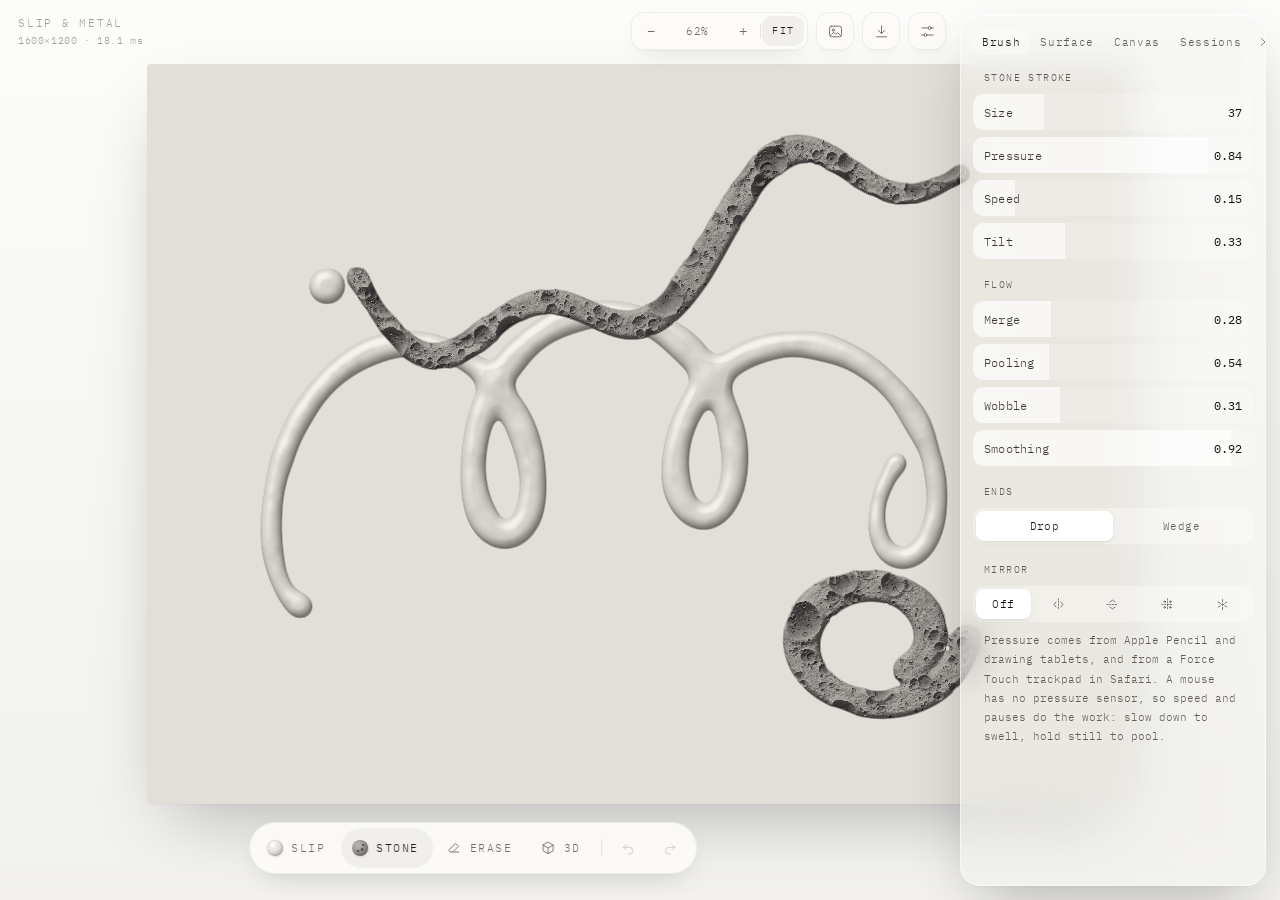
==== index.html @ 9c89bfa5 "3D: canvas toggle, solid texture from every side, faster frames With the canvas off each stroke gets" ====
<!doctype html>
<html lang="en">
<head>
<meta charset="utf-8">
<meta name="viewport" content="width=device-width,initial-scale=1,maximum-scale=1,user-scalable=no,viewport-fit=cover">
<meta name="apple-mobile-web-app-capable" content="yes">
<meta name="mobile-web-app-capable" content="yes">
<meta name="claude:viewport-fit-sides" content="cover">
<title>Slip &amp; Metal</title>
<link rel="preconnect" href="https://fonts.googleapis.com">
<link rel="preconnect" href="https://fonts.gstatic.com" crossorigin>
<link href="https://fonts.googleapis.com/css2?family=IBM+Plex+Mono:wght@300;400&display=swap" rel="stylesheet">
<style>
/* Layout: one artboard centred in a stage, quiet frosted chrome floating around it (creative-tool-ui kit). */
:root{
  --page-a:#fcfcfb; --page-b:#f2f1ee;
  --ink:#1c1b19; --ink-2:#6b6862; --ink-3:#a3a09a;
  --panel:rgba(252,251,249,0.93);
  --line:rgba(0,0,0,0.055); --line-2:rgba(0,0,0,0.10);
  --fillbg:#f1efeb; --fillfg:#e2dfd8; --card:#ffffff;
  --white:#ffffff;
  --danger:#c0787c;
  --toast:rgba(28,27,25,.92);
  --ease:cubic-bezier(0.16,1,0.3,1);
  --r:20px; --rail:306px;
  --safe-b:env(safe-area-inset-bottom,0px);
  --safe-t:env(safe-area-inset-top,0px);
  --safe-l:env(safe-area-inset-left,0px);
  --safe-r:env(safe-area-inset-right,0px);
  --mono:"IBM Plex Mono",ui-monospace,SFMono-Regular,Menlo,monospace;
  color-scheme:light;
}
*{box-sizing:border-box;-webkit-tap-highlight-color:transparent}
[hidden]{display:none!important}
html,body{height:100%;margin:0;overflow:hidden;overscroll-behavior:none}
body{
  background:linear-gradient(180deg,var(--page-a),var(--page-b));color:var(--ink);
  font-family:var(--mono);font-weight:300;font-size:12px;-webkit-font-smoothing:antialiased;
  -webkit-user-select:none;user-select:none;-webkit-touch-callout:none;
}
button{font-family:inherit;touch-action:manipulation}

/* ── stage + artboard ─────────────────────────────── */
.stage{
  position:fixed;top:calc(64px + var(--safe-t));left:calc(24px + var(--safe-l));right:calc(24px + var(--safe-r));bottom:calc(96px + var(--safe-b));
  display:grid;place-items:center;transition:right .55s var(--ease),bottom .55s var(--ease);touch-action:none;
}
.board{
  position:relative;border-radius:4px;transform-origin:50% 50%;will-change:transform;touch-action:none;
  box-shadow:0 1px 2px rgba(0,0,0,.04),0 30px 70px -24px rgba(0,0,0,.28);
  background-color:var(--white);
}
.board.clear{
  background-image:linear-gradient(45deg,var(--fillbg) 25%,transparent 25%,transparent 75%,var(--fillbg) 75%),
                   linear-gradient(45deg,var(--fillbg) 25%,transparent 25%,transparent 75%,var(--fillbg) 75%);
  background-size:16px 16px;background-position:0 0,8px 8px;
}
.board.easing{transition:transform .45s var(--ease)}
.board canvas{display:block;width:100%;height:100%;border-radius:inherit;touch-action:none}
/* 3D: the board becomes a window-sized view onto the relief (the camera keeps it where the 2D board was) */
.board.three{
  position:fixed;inset:0;width:auto!important;height:auto!important;transform:none!important;
  border-radius:0;box-shadow:none;background:none!important;cursor:grab;
}
.board.three.grabbing{cursor:grabbing}
.board.three canvas{filter:drop-shadow(0 22px 30px rgba(0,0,0,.13))}
.board.three .guides,.board.three .empty{display:none}
.board.nocursor{cursor:none}
.board.grab{cursor:grab}
.guides{position:absolute;inset:0;width:100%;height:100%;pointer-events:none;overflow:visible}
.guides line{stroke:rgba(0,0,0,.16);stroke-width:1;vector-effect:non-scaling-stroke;stroke-dasharray:2 6}
.empty{
  position:absolute;left:0;right:0;bottom:22px;text-align:center;color:var(--ink-3);pointer-events:none;
  font-size:11px;letter-spacing:.06em;transition:opacity .6s var(--ease);
}
.empty.off{opacity:0}
.ring{
  position:fixed;left:0;top:0;border-radius:50%;pointer-events:none;z-index:4;opacity:0;
  border:1px solid rgba(0,0,0,.5);box-shadow:0 0 0 1px rgba(255,255,255,.55),inset 0 0 0 1px rgba(255,255,255,.35);
  transition:opacity .2s var(--ease);
}
.ring.on{opacity:1}
.ring.erase{border-style:dashed}

/* ── chrome ─────────────────────────────────────── */
.chrome{position:fixed;inset:0;pointer-events:none;z-index:5}
.chrome > *{pointer-events:auto}
.brand{
  position:absolute;top:calc(16px + var(--safe-t));left:calc(18px + var(--safe-l));
  font-size:11px;letter-spacing:.16em;text-transform:uppercase;color:var(--ink-3);
}
.stat{
  position:absolute;top:calc(34px + var(--safe-t));left:calc(18px + var(--safe-l));
  font-size:10px;letter-spacing:.06em;color:var(--ink-3);font-variant-numeric:tabular-nums;white-space:nowrap;
}
.iconbtn{
  appearance:none;border:1px solid var(--line);background:var(--panel);
  backdrop-filter:blur(20px);-webkit-backdrop-filter:blur(20px);
  color:var(--ink-2);width:38px;height:38px;border-radius:13px;
  display:grid;place-items:center;cursor:pointer;padding:0;
  box-shadow:0 1px 2px rgba(0,0,0,.03),0 6px 18px -8px rgba(0,0,0,.10);
  transition:transform .35s var(--ease),color .3s var(--ease),box-shadow .35s var(--ease);
}
.iconbtn:hover{color:var(--ink);box-shadow:0 2px 4px rgba(0,0,0,.04),0 12px 26px -10px rgba(0,0,0,.16)}
.iconbtn:active{transform:scale(.94)}
svg.i{width:17px;height:17px;stroke:currentColor;stroke-width:1.3;fill:none;stroke-linecap:round;stroke-linejoin:round}
.topright{position:absolute;top:calc(12px + var(--safe-t));right:calc(14px + var(--safe-r));display:flex;gap:8px;transition:right .55s var(--ease)}
@media (min-width:780px){ body:has(.panel:not([hidden-state])) .topright{right:calc(var(--rail) + 28px + var(--safe-r))} }

.zoombar{
  position:relative;height:38px;border-radius:13px;padding:0 3px;display:flex;align-items:center;gap:1px;
  border:1px solid var(--line);background:var(--panel);
  backdrop-filter:blur(20px);-webkit-backdrop-filter:blur(20px);color:var(--ink-2);
  box-shadow:0 1px 2px rgba(0,0,0,.03),0 8px 24px -12px rgba(0,0,0,.18);
}
.zoombar button{
  appearance:none;border:0;background:transparent;cursor:pointer;color:inherit;height:30px;border-radius:10px;
  font:300 11px/1 var(--mono);letter-spacing:.06em;font-variant-numeric:tabular-nums;
  transition:color .3s var(--ease),background .3s var(--ease);
}
.zoombar button:hover{color:var(--ink);background:var(--fillbg)}
.zoombar .zstep{width:32px;font-size:14px}
.zoombar .zpct{min-width:58px;padding:0 8px}
.zoombar .zfit{padding:0 10px;letter-spacing:.12em;text-transform:uppercase;font-size:10px}
.zoombar .zfit[aria-pressed="true"]{color:var(--ink);background:var(--fillbg)}
.zsep{width:1px;height:14px;background:var(--line-2)}
.zmenu{
  position:absolute;right:0;top:calc(100% + 8px);min-width:120px;padding:5px;border-radius:14px;
  border:1px solid var(--line);background:var(--panel);
  backdrop-filter:blur(20px);-webkit-backdrop-filter:blur(20px);
  box-shadow:0 1px 2px rgba(0,0,0,.03),0 16px 40px -16px rgba(0,0,0,.24);
  display:none;flex-direction:column;gap:1px;z-index:2;
}
.zmenu.on{display:flex}
.zmenu button{text-align:left;padding:0 10px;width:100%}
.zmenu button[aria-current="true"]{color:var(--ink);background:var(--fillbg)}
@media (max-width:779px){ .zoombar{position:absolute;right:0;top:calc(100% + 8px)} .stage{top:calc(110px + var(--safe-t))} }

/* ── tool pill ─────────────────────────────────── */
.pill{
  position:absolute;left:50%;bottom:calc(26px + var(--safe-b));transform:translateX(-50%);
  height:52px;border-radius:26px;padding:0 6px;
  border:1px solid var(--line);background:var(--panel);
  backdrop-filter:blur(20px);-webkit-backdrop-filter:blur(20px);
  display:flex;align-items:center;gap:2px;color:var(--ink-2);white-space:nowrap;
  box-shadow:0 1px 2px rgba(0,0,0,.03),0 10px 30px -12px rgba(0,0,0,.20);
  transition:left .55s var(--ease),transform .4s var(--ease),opacity .4s var(--ease),box-shadow .4s var(--ease);
}
.pill:hover{box-shadow:0 2px 6px rgba(0,0,0,.04),0 18px 40px -14px rgba(0,0,0,.26)}
@media (min-width:780px){ body:has(.panel:not([hidden-state])) .pill{left:calc((100% - var(--rail) - 28px) / 2)} }
.tools{position:relative;display:flex;gap:2px}
.tools .thumb{
  position:absolute;left:0;top:0;height:40px;width:0;border-radius:20px;background:var(--fillbg);
  transition:transform .45s var(--ease),width .45s var(--ease);
}
.tools button,.pi{
  appearance:none;border:0;background:transparent;cursor:pointer;color:inherit;position:relative;
  height:40px;border-radius:20px;display:flex;align-items:center;gap:8px;
  font:300 11px/1 var(--mono);letter-spacing:.14em;text-transform:uppercase;
  transition:color .3s var(--ease),background .3s var(--ease),transform .3s var(--ease),opacity .3s var(--ease);
}
.tools button{padding:0 14px 0 11px}
.tools button:hover,.tools button[aria-pressed="true"]{color:var(--ink)}
.tools button:active,.pi:active{transform:scale(.96)}
.pi{width:40px;justify-content:center;padding:0}
.pi:hover{color:var(--ink);background:var(--fillbg)}
.pi:disabled{opacity:.35;pointer-events:none}
.pi svg.i{width:16px;height:16px}
.psep{width:1px;height:18px;background:var(--line-2);margin:0 4px}
.ball{width:16px;height:16px;border-radius:50%;flex:none;box-shadow:inset 0 0 0 1px rgba(0,0,0,.08),0 1px 2px rgba(0,0,0,.12)}
.tools svg.i{width:16px;height:16px}

/* ── panel ─────────────────────────────────────── */
.panel{
  position:absolute;background:var(--panel);
  backdrop-filter:blur(16px) saturate(1.5) contrast(.78) brightness(1.1);-webkit-backdrop-filter:blur(16px) saturate(1.5) contrast(.78) brightness(1.1);
  border:1px solid var(--line);border-radius:var(--r);
  box-shadow:0 1px 2px rgba(0,0,0,.03),0 24px 60px -20px rgba(0,0,0,.22);
  display:flex;flex-direction:column;overflow:hidden;
  transition:transform .55s var(--ease),opacity .35s var(--ease);
}
@media (min-width:780px){
  .panel{top:calc(14px + var(--safe-t));right:calc(14px + var(--safe-r));bottom:calc(14px + var(--safe-b));width:var(--rail)}
  .panel[hidden-state]{transform:translateX(calc(100% + 20px));opacity:0;pointer-events:none}
}
@media (max-width:779px){
  .panel{left:10px;right:10px;bottom:calc(10px + var(--safe-b));height:min(58vh,430px);border-radius:22px}
  .panel[hidden-state]{transform:translateY(calc(100% + 24px));opacity:0;pointer-events:none}
  body:has(.panel:not([hidden-state])) .pill{opacity:0;pointer-events:none;transform:translateX(-50%) translateY(12px)}
  .tools button{padding:0 10px 0 9px;letter-spacing:.08em}
}
/* phones: four tools plus undo/redo only fit as icons (balls for the brushes) */
@media (max-width:440px){ .tools button{font-size:0;gap:0;padding:0 12px} }
/* The panel floats over the artboard as see-through frosted glass (the canvas no longer shifts when it opens).
   Legibility comes from the backdrop filter, not an opaque fill: it softens the contrast of whatever is behind
   and lifts it a touch, so dark strokes turn into a mid-tone haze. Tracks and cards are light frost chips,
   the inks step darker, and a faint light halo keeps small labels clean over busy artwork. */
.panel{
  --panel:rgba(248,247,244,.38); --fillbg:rgba(255,255,255,.34); --fillfg:rgba(40,36,30,.14); --card:rgba(255,255,255,.3);
  --ink:#141310; --ink-2:#3b3833; --ink-3:#5f5c56; --line:rgba(255,255,255,.4); --line-2:rgba(0,0,0,.12);
  border-color:rgba(255,255,255,.5);
  box-shadow:inset 0 1px 0 rgba(255,255,255,.55),0 1px 2px rgba(0,0,0,.04),0 24px 60px -20px rgba(0,0,0,.3);
  text-shadow:0 0 6px rgba(250,249,247,.65);
}
.panel input[type=text]{text-shadow:none}
/* sliders on glass: a faint frost track, the filled part the brighter chip, so the value reads at a glance */
.panel .ctrl{background:rgba(255,255,255,.14)}
.panel .ctrl::before{background:rgba(255,255,255,.62)}
/* dark glass: when what's behind the panel is dark (Ink / Slate boards, dark photos), light text on smoky glass */
.panel.dark{
  --panel:rgba(26,25,23,.4); --fillbg:rgba(255,255,255,.12); --fillfg:rgba(255,255,255,.2); --card:rgba(255,255,255,.07);
  --ink:#f6f4f0; --ink-2:#dcd9d2; --ink-3:#aeaaa3; --line:rgba(255,255,255,.1); --line-2:rgba(255,255,255,.22); --white:rgba(255,255,255,.2);
  border-color:rgba(255,255,255,.14);
  box-shadow:inset 0 1px 0 rgba(255,255,255,.12),0 1px 2px rgba(0,0,0,.1),0 24px 60px -20px rgba(0,0,0,.45);
  text-shadow:0 0 6px rgba(0,0,0,.45);
  backdrop-filter:blur(16px) saturate(1.4) contrast(.8) brightness(.92);-webkit-backdrop-filter:blur(16px) saturate(1.4) contrast(.8) brightness(.92);
}
.panel.dark .ctrl{background:rgba(255,255,255,.06)}
.panel.dark .ctrl::before{background:rgba(255,255,255,.22)}
.panel.dark .btn.primary:hover{background:rgba(255,255,255,.28)}
.panel.dark .sdel{background:rgba(0,0,0,.45)}
.phead{display:flex;align-items:center;gap:2px;padding:12px 12px 0}
.tabs{display:flex;gap:2px;flex:1}
.tab{
  appearance:none;border:0;background:transparent;cursor:pointer;
  font:300 11px/1 var(--mono);letter-spacing:.06em;
  color:var(--ink-3);padding:7px 9px;border-radius:9px;
  transition:color .3s var(--ease),background .3s var(--ease);
}
.tab:hover{color:var(--ink-2)}
.tab[aria-selected="true"]{color:var(--ink);background:var(--fillbg)}
.xbtn{appearance:none;border:0;background:transparent;color:var(--ink-3);width:30px;height:30px;border-radius:9px;display:grid;place-items:center;cursor:pointer;transition:color .3s var(--ease),background .3s var(--ease)}
.xbtn:hover{color:var(--ink);background:var(--fillbg)}
.xbtn svg.i{width:14px;height:14px}
.pbody{flex:1;overflow-y:auto;overflow-x:hidden;padding:12px;-webkit-overflow-scrolling:touch;overscroll-behavior:contain}
.pane{display:none;flex-direction:column;gap:7px}
.pane.on{display:flex}

/* fill-bar slider: the whole row is the slider */
.ctrl{
  position:relative;height:36px;border-radius:11px;background:var(--fillbg);
  overflow:hidden;display:flex;align-items:center;padding:0 11px;cursor:ew-resize;
  user-select:none;-webkit-user-select:none;flex:none;touch-action:pan-y;
}
.ctrl::before{
  content:"";position:absolute;left:0;top:0;bottom:0;width:var(--fill,0%);
  background:var(--fillfg);transition:width .06s linear;
}
.ctrl > span{position:relative;color:var(--ink-2);letter-spacing:.02em;transition:color .3s var(--ease)}
.ctrl > b{position:relative;margin-left:auto;font-weight:400;color:var(--ink);font-variant-numeric:tabular-nums}
.ctrl:hover > span,.ctrl.on > span{color:var(--ink)}
.ctrl input[type=range]{position:absolute;inset:0;width:100%;height:100%;margin:0;opacity:0;pointer-events:none}
.ctrl:focus-within{box-shadow:inset 0 0 0 1px var(--ink-3)}

.row{display:flex;align-items:center;gap:10px;min-height:32px;padding:0 11px;color:var(--ink-2);flex:none}
.row .lab{width:78px;letter-spacing:.02em}
.row input[type=text]{
  border:0;border-bottom:1px solid var(--line-2);background:transparent;border-radius:0;
  font:400 12px/1 var(--mono);color:var(--ink-3);padding:3px 2px;outline:none;
  transition:border-color .3s var(--ease),color .3s var(--ease);-webkit-user-select:text;user-select:text;
}
.row input[type=text]:focus{border-color:var(--ink-3);color:var(--ink)}
.row.tog{cursor:pointer;gap:0}
.row.tog label{cursor:pointer;letter-spacing:.02em}
.row input[type=checkbox]{
  appearance:none;-webkit-appearance:none;width:15px;height:15px;border:1px solid var(--line-2);border-radius:5px;
  background:var(--white);cursor:pointer;position:relative;margin:0 9px 0 0;flex:none;
  transition:background .25s var(--ease),border-color .25s var(--ease);
}
.row input[type=checkbox]:checked{background:var(--ink-2);border-color:var(--ink-2)}
.row input[type=checkbox]:checked::after{
  content:"";position:absolute;left:4px;top:1px;width:4px;height:8px;
  border:solid var(--white);border-width:0 1.4px 1.4px 0;transform:rotate(42deg);
}
.swatch{position:relative;width:19px;height:19px;border-radius:6px;border:1px solid var(--line-2);overflow:hidden;cursor:pointer;flex:none}
.swatch input{position:absolute;inset:-10px;width:40px;height:40px;opacity:0;cursor:pointer;border:0;padding:0}
.hex{width:74px}

.sec{font-size:10px;letter-spacing:.14em;text-transform:uppercase;color:var(--ink-3);padding:12px 11px 3px}
.pane > .sec:first-child{padding-top:2px}
.hint{color:var(--ink-3);padding:2px 11px;line-height:1.75;font-size:11px}
.hint kbd{font:400 10px/1 var(--mono);color:var(--ink-2);padding:2px 4px;border-radius:4px;background:var(--fillbg)}

/* segmented control with a gliding thumb */
.seg{position:relative;display:flex;background:var(--fillbg);border-radius:11px;padding:3px;height:36px;flex:none}
.seg .thumb{
  position:absolute;top:3px;bottom:3px;left:0;width:0;border-radius:8px;background:var(--white);
  box-shadow:0 1px 2px rgba(0,0,0,.06),0 2px 8px -2px rgba(0,0,0,.08);
  transition:transform .45s var(--ease),width .45s var(--ease);
}
.seg button{
  flex:1;position:relative;border:0;background:transparent;cursor:pointer;border-radius:8px;
  font:300 11px/1 var(--mono);letter-spacing:.04em;color:var(--ink-3);padding:0 4px;
  display:flex;align-items:center;justify-content:center;gap:6px;transition:color .3s var(--ease);
}
.seg button:hover{color:var(--ink-2)}
.seg button[aria-pressed="true"]{color:var(--ink)}
.seg svg.i{width:15px;height:15px}

/* material chips */
.mats{display:grid;grid-template-columns:repeat(3,minmax(0,1fr));gap:6px}
.mat{
  appearance:none;height:64px;border:1px solid var(--line);background:var(--card);border-radius:13px;
  display:flex;flex-direction:column;align-items:center;justify-content:center;gap:8px;padding:0 4px;cursor:pointer;color:var(--ink-2);
  font:300 11px/1 var(--mono);letter-spacing:.02em;min-width:0;
  transition:transform .35s var(--ease),color .3s var(--ease),border-color .3s var(--ease),background .3s var(--ease),box-shadow .35s var(--ease);
}
.mat span:last-child{max-width:100%;overflow:hidden;text-overflow:ellipsis;white-space:nowrap}
.mat:hover{color:var(--ink);transform:translateY(-2px);box-shadow:0 8px 18px -10px rgba(0,0,0,.18)}
.mat:active{transform:scale(.97)}
.mat[aria-pressed="true"]{background:var(--fillbg);border-color:transparent;color:var(--ink)}
.mat .ball{width:22px;height:22px;transition:transform .45s var(--ease)}
.mat:hover .ball{transform:scale(1.08)}

/* background swatches */
.bgs{display:flex;gap:8px;padding:2px 11px 4px;flex-wrap:wrap}
.bgs button{
  appearance:none;width:26px;height:26px;border-radius:50%;border:1px solid var(--line-2);cursor:pointer;padding:0;
  transition:transform .3s var(--ease),box-shadow .3s var(--ease);
}
.bgs button:hover{transform:translateY(-1px)}
.bgs button[aria-pressed="true"]{box-shadow:0 0 0 2px var(--white),0 0 0 3px var(--ink-3)}
.bgs .clr{background-image:linear-gradient(45deg,var(--fillfg) 25%,transparent 25%,transparent 75%,var(--fillfg) 75%),linear-gradient(45deg,var(--fillfg) 25%,transparent 25%,transparent 75%,var(--fillfg) 75%);background-size:8px 8px;background-position:0 0,4px 4px;background-color:var(--white)}

/* layers */
.layers{display:flex;flex-direction:column;gap:2px}
.lrow{
  display:flex;align-items:center;gap:10px;padding:0 4px 0 11px;height:38px;border-radius:11px;cursor:pointer;
  color:var(--ink-2);transition:background .3s var(--ease),color .3s var(--ease);
}
.lrow:hover{color:var(--ink)}
.lrow[aria-current="true"]{background:var(--fillbg);color:var(--ink)}
.lrow .nm{flex:1;min-width:0;overflow:hidden;text-overflow:ellipsis;white-space:nowrap}
.lname{flex:1;min-width:0;border:0;border-bottom:1px solid var(--ink-3);background:transparent;border-radius:0;font:300 12px/1 var(--mono);color:var(--ink);padding:3px 0;outline:none;-webkit-user-select:text;user-select:text}
.lrow small{color:var(--ink-3);font-size:10px;white-space:nowrap}
.lrow.hid .ball{opacity:.3}
.lrow.hid .nm{color:var(--ink-3)}
.acts{display:flex;opacity:0;transition:opacity .25s var(--ease)}
.lrow:hover .acts,.lrow[aria-current="true"] .acts{opacity:1}
@media (hover:none){.acts{opacity:1}}
.acts button{appearance:none;width:26px;height:26px;border:0;background:transparent;border-radius:8px;color:var(--ink-3);display:grid;place-items:center;cursor:pointer;padding:0;transition:color .25s var(--ease),background .25s var(--ease)}
.acts button:hover{color:var(--ink);background:rgba(0,0,0,.04)}
.acts svg.i{width:14px;height:14px}

.btn{
  appearance:none;border:1px solid var(--line-2);background:var(--card);border-radius:11px;
  height:34px;padding:0 12px;cursor:pointer;color:var(--ink-2);
  font:300 11px/1 var(--mono);letter-spacing:.06em;
  transition:transform .3s var(--ease),color .3s var(--ease),border-color .3s var(--ease),background .3s var(--ease);
}
.btn:hover{color:var(--ink);border-color:var(--ink-3)}
.btn:active{transform:scale(.98)}
.btn.primary{background:var(--fillfg);border-color:transparent;color:var(--ink)}
.btn.primary:hover{background:#d8d4cc}
.btn.quiet{border-color:rgba(192,120,124,.32);color:var(--danger)}
.btn.quiet:hover{border-color:var(--danger)}

/* sessions */
.sname{flex:1;min-width:0}
.sess{display:grid;grid-template-columns:repeat(2,minmax(0,1fr));gap:8px}
.scard{
  position:relative;border:1px solid var(--line);background:var(--card);border-radius:13px;padding:6px;cursor:pointer;
  color:var(--ink-2);min-width:0;
  transition:transform .35s var(--ease),box-shadow .35s var(--ease),color .3s var(--ease),background .3s var(--ease);
}
.scard:hover{color:var(--ink);transform:translateY(-2px);box-shadow:0 8px 18px -10px rgba(0,0,0,.18)}
.scard:active{transform:scale(.98)}
.scard[aria-current="true"]{background:var(--fillbg);border-color:transparent;color:var(--ink)}
/* the image is pinned inside its 4:3 box: Safari doesn't resolve a % height inside aspect-ratio, so a tall
   drawing's thumbnail would otherwise grow the card down the whole panel */
.sthumb{position:relative;aspect-ratio:4/3;min-height:0;border-radius:9px;background:var(--fillbg);overflow:hidden}
.sthumb img{position:absolute;inset:0;width:100%;height:100%;object-fit:contain;display:block;animation:fadein .45s var(--ease)}
@keyframes fadein{from{opacity:0}}
.smeta{display:flex;flex-direction:column;gap:4px;padding:7px 3px 2px;min-width:0}
.smeta .nm{overflow:hidden;text-overflow:ellipsis;white-space:nowrap;font-size:11px;letter-spacing:.02em}
.smeta small{color:var(--ink-3);font-size:10px}
.sdel{
  position:absolute;top:10px;right:10px;width:24px;height:24px;border:0;border-radius:8px;padding:0;cursor:pointer;
  background:rgba(255,255,255,.88);color:var(--ink-2);display:grid;place-items:center;opacity:0;
  transition:opacity .25s var(--ease),color .25s var(--ease);
}
.sdel svg.i{width:13px;height:13px}
.scard:hover .sdel{opacity:1}
.sdel:hover{color:var(--ink)}
@media (hover:none){.scard[aria-current="true"] .sdel{opacity:1}.scard:hover{transform:none}}
.btnrow{display:flex;gap:6px}
.btnrow .btn{flex:1}

.veil{
  position:fixed;inset:0;z-index:20;display:none;place-items:center;
  background:rgba(250,250,248,.82);backdrop-filter:blur(4px);-webkit-backdrop-filter:blur(4px);
  color:var(--ink-2);letter-spacing:.1em;text-transform:uppercase;font-size:11px;
}
.veil.on{display:grid}
.toast{
  position:fixed;left:50%;bottom:calc(92px + var(--safe-b));transform:translateX(-50%) translateY(8px);
  background:var(--toast);color:var(--white);border-radius:999px;padding:9px 16px;
  font-size:11px;letter-spacing:.06em;backdrop-filter:blur(12px);-webkit-backdrop-filter:blur(12px);
  opacity:0;pointer-events:none;transition:opacity .35s var(--ease),transform .45s var(--ease);
  z-index:30;white-space:nowrap;display:flex;align-items:center;gap:12px;
}
.toast.on{opacity:1;transform:translateX(-50%) translateY(0);pointer-events:auto}
.toast button{appearance:none;border:0;background:rgba(255,255,255,.14);color:var(--white);border-radius:999px;height:24px;padding:0 10px;font:400 10px/1 var(--mono);letter-spacing:.1em;text-transform:uppercase;cursor:pointer}
.toast button:hover{background:rgba(255,255,255,.24)}
.fatal{position:absolute;inset:0;display:grid;place-items:center;text-align:center;padding:24px;color:var(--ink-2);line-height:1.8}
@media (hover:none){.iconbtn:hover,.btn:hover,.mat:hover{transform:none}}
@media (prefers-reduced-motion:reduce){*{transition-duration:.01s!important}}
</style>
</head>
<body>

<div class="stage" id="stage">
  <div class="board" id="board">
    <canvas id="c"></canvas>
    <svg class="guides" id="guides" preserveAspectRatio="none"></svg>
    <div class="empty" id="empty">Draw anywhere. Slow down to pool, speed up to thin.</div>
  </div>
</div>
<div class="ring" id="ring"></div>

<div class="chrome">
  <div class="brand">Slip &amp; Metal</div>
  <div class="stat" id="stat">&nbsp;</div>

  <div class="topright">
    <div class="zoombar" id="zoombar">
      <button class="zstep" data-z="out" title="Zoom out (−)">−</button>
      <button class="zpct" data-z="pct" title="Zoom presets">100%</button>
      <button class="zstep" data-z="in" title="Zoom in (+)">+</button>
      <div class="zsep"></div>
      <button class="zfit" data-z="fit" title="Fit (0)">Fit</button>
      <div class="zmenu" data-z="menu"></div>
    </div>
    <button class="iconbtn" id="btnImage" title="Draw on an image">
      <svg class="i" viewBox="0 0 24 24"><rect x="3.5" y="4.5" width="17" height="15" rx="3"/><circle cx="9" cy="10" r="1.6"/><path d="M5 17.5l4.5-4.5 3 3 2.5-2.5 4 4"/></svg>
    </button>
    <button class="iconbtn" id="btnExport" title="Export PNG">
      <svg class="i" viewBox="0 0 24 24"><path d="M12 4v11M7.5 10.5L12 15l4.5-4.5M5 19.5h14"/></svg>
    </button>
    <button class="iconbtn" id="btnPanel" title="Settings (S)">
      <svg class="i" viewBox="0 0 24 24"><path d="M4 7h9M17 7h3M4 17h3M11 17h9"/><circle cx="15" cy="7" r="2"/><circle cx="9" cy="17" r="2"/></svg>
    </button>
  </div>

  <div class="pill" id="pill">
    <div class="tools" id="tools">
      <i class="thumb"></i>
      <button data-tool="slip" title="Slip (B)"><span class="ball" id="ballSlip"></span>Slip</button>
      <button data-tool="stone" title="Stone (B)"><span class="ball" id="ballStone"></span>Stone</button>
      <button data-tool="erase" title="Eraser (E)">
        <svg class="i" viewBox="0 0 24 24"><path d="M14.5 5.5l4 4-8.5 8.5H6l-1.5-1.5a1.5 1.5 0 010-2.1z"/><path d="M10 18h9"/></svg>Erase
      </button>
      <button data-tool="view" title="3D view (3)">
        <svg class="i" viewBox="0 0 24 24"><path d="M12 3.5l7.5 4.2v8.6L12 20.5l-7.5-4.2V7.7z"/><path d="M4.5 7.7L12 12l7.5-4.3M12 12v8.5"/></svg>3D
      </button>
    </div>
    <span class="psep"></span>
    <button class="pi" id="undo" title="Undo (⌘Z)"><svg class="i" viewBox="0 0 24 24"><path d="M9 7L5 11l4 4"/><path d="M5 11h9a5 5 0 010 10h-2"/></svg></button>
    <button class="pi" id="redo" title="Redo (⇧⌘Z)"><svg class="i" viewBox="0 0 24 24"><path d="M15 7l4 4-4 4"/><path d="M19 11h-9a5 5 0 000 10h2"/></svg></button>
  </div>

  <aside class="panel" id="panel">
    <div class="phead">
      <div class="tabs" role="tablist">
        <button class="tab" data-tab="brush" role="tab">Brush</button>
        <button class="tab" data-tab="surface" role="tab">Surface</button>
        <button class="tab" data-tab="canvas" role="tab">Canvas</button>
        <button class="tab" data-tab="sessions" role="tab">Sessions</button>
      </div>
      <button class="xbtn" id="closePanel" title="Close (Esc)"><svg class="i" viewBox="0 0 24 24"><path d="M6 6l12 12M18 6L6 18"/></svg></button>
    </div>
    <div class="pbody" id="pbody">
      <div class="pane" data-pane="brush"></div>
      <div class="pane" data-pane="surface"></div>
      <div class="pane" data-pane="canvas"></div>
      <div class="pane" data-pane="sessions"></div>
    </div>
  </aside>
</div>

<div class="veil" id="veil">Drop an image to draw on it</div>
<div class="toast" id="toast"></div>
<input type="file" id="file" accept="image/*" hidden>
<input type="file" id="sessFile" accept=".json,application/json" hidden>

<script>
(() => {
'use strict';

/* ════════════════════════════════════════════════════════════════════
   helpers
   ════════════════════════════════════════════════════════════════════ */
const $ = (s, r = document) => r.querySelector(s);
const $$ = (s, r = document) => [...r.querySelectorAll(s)];
const clamp = (x, a, b) => Math.min(b, Math.max(a, x));
const lerp = (a, b, t) => a + (b - a) * t;
const sstep = (a, b, x) => { const t = clamp((x - a) / (b - a), 0, 1); return t * t * (3 - 2 * t); };
const uid = () => Math.random().toString(36).slice(2, 9);
const hexRgb = hx => { const n = parseInt(hx.slice(1), 16); return [(n >> 16 & 255) / 255, (n >> 8 & 255) / 255, (n & 255) / 255]; };
const lin = c => c.map(v => Math.pow(v, 2.2));
const mix3 = (a, b, t) => a.map((v, i) => v + (b[i] - v) * t);
const toHex = c => '#' + c.map(v => Math.round(clamp(v, 0, 1) * 255).toString(16).padStart(2, '0')).join('').toUpperCase();
function h(tag, attrs, ...kids) {
  const el = document.createElement(tag);
  if (attrs) for (const k in attrs) {
    const v = attrs[k];
    if (v == null || v === false) continue;
    if (k === 'class') el.className = v;
    else if (k === 'html') el.innerHTML = v;
    else if (k.startsWith('on') && typeof v === 'function') el.addEventListener(k.slice(2), v);
    else el.setAttribute(k, v === true ? '' : v);
  }
  for (const c of kids.flat()) if (c != null && c !== false) el.append(c.nodeType ? c : document.createTextNode(c));
  return el;
}
const ICON = {
  eye: '<svg class="i" viewBox="0 0 24 24"><path d="M2.5 12S6 5.5 12 5.5 21.5 12 21.5 12 18 18.5 12 18.5 2.5 12 2.5 12z"/><circle cx="12" cy="12" r="2.6"/></svg>',
  eyeOff: '<svg class="i" viewBox="0 0 24 24"><path d="M4 4l16 16M9.9 6A9.6 9.6 0 0112 5.5c6 0 9.5 6.5 9.5 6.5a16 16 0 01-2.7 3.4M6.4 7.6C3.9 9.4 2.5 12 2.5 12S6 18.5 12 18.5c1.6 0 3-.4 4.2-1"/></svg>',
  up: '<svg class="i" viewBox="0 0 24 24"><path d="M7 14l5-5 5 5"/></svg>',
  down: '<svg class="i" viewBox="0 0 24 24"><path d="M7 10l5 5 5-5"/></svg>',
  del: '<svg class="i" viewBox="0 0 24 24"><path d="M7 7l10 10M17 7L7 17"/></svg>',
};

/* ════════════════════════════════════════════════════════════════════
   brushes, presets, defaults
   ════════════════════════════════════════════════════════════════════ */
const SLIP_PRESETS = [
  { name: 'Porcelain', color: '#E4E1DA', gloss: .55, brk: .3,  speckle: 0,   grain: .35, shine: 1 },
  { name: 'Stoneware', color: '#D3C7B1', gloss: .3,  brk: .55, speckle: .6,  grain: .55, shine: 1 },
  { name: 'Celadon',   color: '#98B6A1', gloss: .9,  brk: .85, speckle: .05, grain: .2,  shine: 1 },
  { name: 'Terracotta',color: '#B05A39', gloss: .05, brk: .2,  speckle: .12, grain: .8,  shine: 1 },
  { name: 'Tenmoku',   color: '#111400', gloss: 1,   brk: .7,  speckle: 0,   grain: .56, shine: .81 },
  { name: 'Cobalt',    color: '#2B4893', gloss: .85, brk: .6,  speckle: .04, grain: .2,  shine: 1 },
  { name: 'Butter',    color: '#E5D093', gloss: .65, brk: .5,  speckle: .08, grain: .3,  shine: 1 },
  { name: 'Blush',     color: '#DFAA9B', gloss: .5,  brk: .45, speckle: .1,  grain: .35, shine: 1 },
  { name: 'Ink',       color: '#1A1918', gloss: .95, brk: .15, speckle: 0,   grain: .15, shine: 1 },
];
const METAL_PRESETS = [
  { name: 'Chrome',   c0: '#101215', c1: '#6F757B', c2: '#F6F7F8', sky: .39, rim: .86, contrast: 1,    brk: .15, rough: .08, grain: .7,  iri: 0 },
  { name: 'Silver',   c0: '#2C2F33', c1: '#A3A8AE', c2: '#FCFCFB', sky: .5,  rim: .9,  contrast: .95,  brk: .1,  rough: .12, grain: .5,  iri: 0 },
  { name: 'Mercury',  c0: '#15171A', c1: '#8E949B', c2: '#FFFFFF', sky: .4,  rim: .88, contrast: 1,    brk: .05, rough: 0,   grain: .12, iri: 0 },
  { name: 'Gold',     c0: '#2E1A04', c1: '#A87A2E', c2: '#FFF1C4', sky: .4,  rim: .85, contrast: 1,    brk: .15, rough: .1,  grain: .6,  iri: 0 },
  { name: 'Copper',   c0: '#2A1008', c1: '#A55A38', c2: '#FFDCC6', sky: .38, rim: .84, contrast: 1,    brk: .15, rough: .1,  grain: .6,  iri: 0 },
  { name: 'Rose',     c0: '#341A1A', c1: '#B5827C', c2: '#FFF1EC', sky: .4,  rim: .86, contrast: 1,    brk: .15, rough: .1,  grain: .5,  iri: 0 },
  { name: 'Gunmetal', c0: '#060708', c1: '#3B4047', c2: '#C6CBD2', sky: .22, rim: .7,  contrast: 1.1,  brk: .3,  rough: .14, grain: .8,  iri: 0 },
  { name: 'Oil',      c0: '#0C0D10', c1: '#737981', c2: '#FFFFFF', sky: .38, rim: .84, contrast: 1.05, brk: .15, rough: .06, grain: .5,  iri: .85 },
  { name: 'Comic',    c0: '#0A0A0A', c1: '#8A8A8A', c2: '#FFFFFF', sky: .92, rim: .06, contrast: 1.3,  brk: .95, rough: .1,  grain: .9,  iri: 0 },
];
// after Illustrator's 3D and Materials stones (Comet Pit Surface, Ominous Obsidian), plus in-betweens
const STONE_PRESETS = [
  { name: 'Comet Pit', color: '#8E8B86', pits: .85, facets: 0,   grit: .75, scale: 1,   relief: 1,   gloss: .06, shine: .6 },
  { name: 'Ketchup',   color: '#6F0000', pits: 0,   facets: .43, grit: .39, scale: .9,  relief: .39, gloss: 1,   shine: .22 },
  { name: 'Pumice',    color: '#CDC6B8', pits: 1,   facets: 0,   grit: .9,  scale: .5,  relief: .8,  gloss: 0,   shine: .4 },
  { name: 'Moon',      color: '#B7B4AE', pits: .6,  facets: 0,   grit: .45, scale: 1.7, relief: .7,  gloss: .03, shine: .5 },
  { name: 'Basalt',    color: '#3C3B3A', pits: .26, facets: .65, grit: .85, scale: 1.1, relief: 1.18, gloss: .05, shine: 1.06 },
  { name: 'Meteorite', color: '#2A2725', pits: .7,  facets: .35, grit: .3,  scale: 1.2, relief: 1,   gloss: .6,  shine: 1 },
];
const DEF = {
  slip: {
    size: 37, pressure: .84, speed: .15, tilt: .33, vary: .31, merge: .28, pool: .54, smooth: .92, end: 'drop', taper: 1.2,
    color: '#E4E1DA', gloss: .55, shine: 1, brk: .3, speckle: 0, grain: .35, vol: 1, edge: 20, light: 120, shadow: 0, preset: 'Porcelain',
  },
  metal: {
    size: 37, pressure: .84, speed: .15, tilt: .33, vary: .31, merge: .28, pool: .54, smooth: .92, end: 'drop', taper: 1.4,
    c0: '#101215', c1: '#6F757B', c2: '#F6F7F8', sky: .39, rim: .86, contrast: 1, brk: .15, rough: .08, grain: .7, shine: 1, iri: 0,
    vol: 1, edge: 60, light: 300, shadow: 0, preset: 'Chrome',
  },
  stone: {
    size: 37, pressure: .84, speed: .15, tilt: .33, vary: .31, merge: .28, pool: .54, smooth: .92, end: 'drop', taper: 1.2,
    color: '#8E8B86', pits: .85, facets: 0, grit: .75, scale: 1, relief: 1, gloss: .06, shine: .6,
    vol: 1.75, edge: 11, light: 120, shadow: 0, preset: 'Comet Pit',
  },
};
const GEOM = new Set(['size', 'pressure', 'speed', 'tilt', 'vary', 'merge', 'pool', 'smooth', 'end', 'taper']);
const BRUSHES = ['slip', 'metal', 'stone'];
const TOOLS = ['slip', 'stone'];      // brushes offered in the pill; Metal is retired until a better one, but old Metal layers still render
const NAMES = { slip: 'Slip', metal: 'Metal', stone: 'Stone' };
const PRESETS = { slip: SLIP_PRESETS, metal: METAL_PRESETS, stone: STONE_PRESETS };
const BGS = [['Paper', '#F4F2EE'], ['Stone', '#E2DFD8'], ['Sand', '#CDBFAD'], ['Slate', '#6F747B'], ['Ink', '#161616'], ['Clear', 'none']];
const BOARDS = [['4:3', 1600, 1200], ['1:1', 1400, 1400], ['3:4', 1200, 1600], ['16:9', 1920, 1080], ['9:16', 1080, 1920]];
const mergeA = m => lerp(4.5, 1.32, clamp(m, 0, 1));    // field peak / threshold. Lower peak = longer tails = more fusing
const ERASE_A = 2.2;

/* ════════════════════════════════════════════════════════════════════
   state
   ════════════════════════════════════════════════════════════════════ */
let doc = { w: 1600, h: 1200, bg: '#E2DFD8', bgImage: null, layers: [], active: null };
const ui = { tool: 'slip', brush: 'slip', sym: 'off', eraser: 44, depth: 3, canvas3d: true, tab: 'brush', exp: { scale: 2, transparent: true, crop: true } };
const lastParams = { slip: { ...DEF.slip }, metal: { ...DEF.metal }, stone: { ...DEF.stone } };
const activeLayer = () => doc.layers.find(L => L.id === doc.active) || null;
const layerById = id => doc.layers.find(L => L.id === id);
const brushTool = () => ui.tool !== 'erase' && ui.tool !== 'view';

function newLayer(brush, params) {
  const n = doc.layers.filter(L => L.brush === brush).length + 1;
  return { id: uid(), brush, name: NAMES[brush] + (n > 1 ? ' ' + n : ''), visible: true, seed: Math.random() * 100,
           params: { ...(params || lastParams[brush]) }, strokes: [] };
}

/* ════════════════════════════════════════════════════════════════════
   WebGL
   ════════════════════════════════════════════════════════════════════ */
const canvas = $('#c'), board = $('#board'), stage = $('#stage');
const gl = canvas.getContext('webgl2', { alpha: true, premultipliedAlpha: true, antialias: false, depth: false, stencil: false,
  preserveDrawingBuffer: false, desynchronized: true, powerPreference: 'high-performance' });
if (!gl) {
  board.append(h('div', { class: 'fatal' }, 'This browser has no WebGL2, which the brushes need. Try a current Safari, Chrome or Firefox.'));
  board.style.width = '520px'; board.style.height = '320px';
  return;
}
gl.getExtension('EXT_color_buffer_float');
gl.getExtension('EXT_color_buffer_half_float');
gl.getExtension('EXT_float_blend');

const VS_FULL = `#version 300 es
const vec2 P[3] = vec2[3](vec2(-1.,-1.), vec2(3.,-1.), vec2(-1.,3.));
out vec2 vUv;
void main(){ vec2 p = P[gl_VertexID]; vUv = p*.5+.5; gl_Position = vec4(p,0.,1.); }`;

const VS_STAMP = `#version 300 es
layout(location=0) in vec2 aCorner;
layout(location=1) in vec4 aStamp;   // x, y, sigma, weight (doc px)
layout(location=2) in float aR;      // stroke radius at this stamp
uniform vec2 uDoc; uniform float uMinSigma;
out vec2 vD; out float vW; out float vR;
void main(){
  float s = max(aStamp.z, uMinSigma);
  vD = aCorner * 3.2;
  vW = aStamp.w; vR = aR;
  vec2 p = aStamp.xy + aCorner * s * 3.2;
  vec2 c = p / uDoc * 2. - 1.;
  gl_Position = vec4(c.x, -c.y, 0., 1.);
}`;
const FS_STAMP = `#version 300 es
precision highp float;
in vec2 vD; in float vW; in float vR;
uniform float uScale;
out vec4 o;
void main(){
  float d2 = dot(vD, vD);
  float k = exp(-.5*d2) * (1. - smoothstep(6.76, 10.24, d2));
  float f = vW * k * uScale;
  o = vec4(f, f * vR / 64., 0., 0.);
}`;
const FS_COPY = `#version 300 es
precision highp float; in vec2 vUv; uniform sampler2D uSrc; out vec4 o;
void main(){ o = texture(uSrc, vUv); }`;
const FS_ERASE = `#version 300 es
precision highp float; in vec2 vUv; uniform sampler2D uSrc, uE; uniform float uInv; out vec4 o;
void main(){ vec4 f = texture(uSrc, vUv); float e = texture(uE, vUv).r * uInv; o = vec4(f.rg * clamp(1. - e, 0., 1.), 0., 0.); }`;
const FS_BG = `#version 300 es
precision highp float; in vec2 vUv; uniform vec3 uBg; uniform int uImg; uniform sampler2D uTex; out vec4 o;
void main(){ o = uImg == 1 ? vec4(texture(uTex, vec2(vUv.x, 1. - vUv.y)).rgb, 1.) : vec4(uBg, 1.); }`;

/* The material shader. The field texture holds R = summed gaussian density, G = density-weighted radius.
   Surface = where R > 1. From R we recover the distance to the silhouette, then build the height as a
   quarter-circle bevel of radius Edge: thin lines come out round, wide pools and merges go flat on top,
   like a liquid held by surface tension (the reference brushes' puddles).
   The height is shared with the 3D view's mesh and the model export, so it lives in its own chunk. */
const GL_H = `
precision highp sampler2D;
uniform sampler2D uField;
uniform float uInv, uA, uBevel, uBulge;
uniform vec2 uDoc;
vec2 F(vec2 uv){ return texture(uField, uv).rg * uInv; }
float lnA;
// 0 at the silhouette, 1 on the ridge of a lone line (exact for a straight gaussian ridge)
float innerE(float R){ return R >= uA ? 1. : 1. - sqrt(max(log(uA / R) / lnA, 0.)); }
float H(vec2 uv){
  vec2 f = F(uv);
  if (f.x <= 1.) return 0.;
  float rad = f.y / f.x * 64.;
  float over = max(f.x / uA - 1., 0.);
  float B = max(min(rad, uBevel), .5);
  float d = innerE(f.x) * rad + over * rad * .6;
  float t = min(d / B, 1.);
  return B * sqrt(1. - (1. - t) * (1. - t)) + uBulge * rad * min(over, 1.2) * .3;
}
// 0 at the board's edge, 1 a bevel's width in: a stroke that runs off the board closes there like at its outline
float edgeT(vec2 uv){ vec2 d = min(uv, 1. - uv) * uDoc; return clamp(min(d.x, d.y) / uBevel, 0., 1.); }
/* The same form for geometry. The bevel above meets the board with a vertical wall, which a grid can't follow:
   one vertex outside, the next already high, and the silhouette lands at a different height in every cell
   (a comb along each stroke once tilted). Here the wall has a finite slope and carries on below the board
   outside the stroke (the distance is signed), so every triangle crosses zero right at the silhouette. */
float Hg(vec2 uv){
  vec2 f = F(uv);
  if (f.x <= .02) return -2. * uBevel;
  float rad = f.y / f.x * 64.;
  float over = max(f.x / uA - 1., 0.);
  float B = max(min(rad, uBevel), .5);
  float t = clamp((innerE(f.x) * rad + over * rad * .6) / B, -1., 1.);
  float te = edgeT(uv);
  return min(B * (t < 0. ? 2. * t : 1. - (1. - t) * (1. - t)) + uBulge * rad * min(over, 1.2) * .3, uBevel * (1. - (1. - te) * (1. - te)));
}
// the bevel, also closed off at the board's edge (for the 3D view's shading)
float Hc(vec2 uv){ float te = edgeT(uv); return min(H(uv), uBevel * sqrt(1. - (1. - te) * (1. - te))); }`;
// mesh = the 3D view: V comes from the real camera, and a depth pre-pass (uPass 0) lays down the solid part
const fsComp = mesh => `#version 300 es
precision highp float;
${mesh ? '#define MESH' : ''}
in vec2 vUv;
#ifdef MESH
in vec3 vP;
uniform vec3 uCam; uniform int uPass; uniform mat3 uRot; uniform float uSide, uDepth;
// textures are sampled at the surface's 3D position (TX), and every direction is turned into the room (OW)
#define TX vec3
#define OW(v) (uRot * (v))
#define SPECK .4
#else
#define TX vec2
#define OW(v) (v)
#define SPECK .2
#endif
${GL_H}
uniform vec2 uRes;
uniform float uVol;
uniform vec3 uL;
uniform int uBrush;
uniform vec3 uC0, uC1, uC2;
uniform float uGloss, uShine, uBreak, uSpeckle, uGrain, uRough, uContrast, uIri, uShadow, uShadowDist, uSeed, uSky, uRim;
uniform float uPits, uFacets, uDScale, uRelief;
out vec4 o;

float hash(vec2 p){ p = fract(p * vec2(123.34, 456.21)); p += dot(p, p + 45.32); return fract(p.x * p.y); }
float vnoise(vec2 p){ vec2 i = floor(p), f = fract(p); f = f*f*(3.-2.*f);
  return mix(mix(hash(i), hash(i+vec2(1,0)), f.x), mix(hash(i+vec2(0,1)), hash(i+vec2(1,1)), f.x), f.y); }
float fbm(vec2 p){ float s = 0., a = .5; for (int i = 0; i < 4; i++){ s += a * vnoise(p); p = p * 2.03 + 17.1; a *= .5; } return s; }
/* integer hash for lattice features. A float hash of (cell + offset + seed) can differ by a rounding step
   depending on which neighbouring pixel cell evaluates it (Metal's fast-math reassociates), and that
   clips craters along cell lines. Integers hash identically from every side. */
float ihash(ivec2 c, int k){
  uvec2 q = uvec2(c + ivec2(k * 7919, k * 104729)) * uvec2(1597334673u, 3812015801u);
  return float(((q.x ^ q.y) * 1597334673u) >> 8) / 16777216.;
}
vec2 ihash2(ivec2 c, int k){ return vec2(ihash(c, k), ihash(c, k + 31)); }
// value noise with its analytic gradient (x = value, yz = d/dp)
vec3 noised(vec2 p){ vec2 i = floor(p), f = fract(p), u = f*f*(3.-2.*f), du = 6.*f*(1.-f);
  float a = hash(i), b = hash(i+vec2(1,0)), c = hash(i+vec2(0,1)), d = hash(i+vec2(1,1));
  return vec3(a + (b-a)*u.x + (c-a)*u.y + (a-b-c+d)*u.x*u.y, du * (vec2(b-a, c-a) + (a-b-c+d)*u.yx)); }

/* Stone relief, after Illustrator's Comet Pit Surface and Ominous Obsidian. Every layer returns
   height (doc px) and its gradient, so it adds straight onto the inflate's normal with no extra taps. */
// craters: some cells hold a steep-walled bowl with a raised lip. w = how deep inside a bowl (0..1)
vec4 craters(vec2 p, float cs, float dens, float depth, int s){
  vec2 g = p / cs, f = fract(g);
  ivec2 i = ivec2(floor(g));
  vec4 acc = vec4(0.);
  for (int y = -1; y <= 1; y++) for (int x = -1; x <= 1; x++) {
    ivec2 id = i + ivec2(x, y);
    vec2 o = vec2(x, y);
    float on = step(ihash(id, s + 7), dens);
    vec2 d = f - o - (.15 + .7 * ihash2(id, s));
    float r = mix(.2, .55, ihash(id, s + 3));
    float l = length(d), u = l / r, inb = step(u, 1.);
    float lip = exp(-(u - 1.) * (u - 1.) / .05);
    float hh = inb * (.5 * (u*u + u*u*u*u) - 1.) + .28 * lip;
    float dh = inb * (u + 2. * u*u*u) - .28 * lip * 2. * (u - 1.) / .05;
    acc.x += on * hh * r * cs * depth;
    acc.yz += on * dh * depth * d / max(l, 1e-4);
    acc.w = max(acc.w, on * inb * (1. - u*u));
  }
  return acc;
}
// conchoidal fracture: each cell is a shallow elongated scoop (height ∝ squared distance to its centre),
// so neighbouring scoops meet in sharp ridges, with faint rings like a struck flint. w = 0 at a scoop centre.
// The metric only ever stretches (e ≥ 1, capped at 1.6), which keeps the true nearest scoop inside a 5×5 search:
// a narrower search lets a far, stretched scoop win in some cells and not others, leaving straight seams.
vec4 scoops(vec2 p, float cs, float depth, int s){
  vec2 g = p / cs, f = fract(g);
  ivec2 i = ivec2(floor(g));
  float d1 = 99.; vec2 v1 = vec2(0.), tl = vec2(0.);
  for (int y = -2; y <= 2; y++) for (int x = -2; x <= 2; x++) {
    ivec2 id = i + ivec2(x, y);
    vec2 o = vec2(x, y);
    vec2 d = f - o - (.1 + .8 * ihash2(id, s));
    float an = ihash(id, s + 9) * 6.2832, e = mix(1., 1.6, ihash(id, s + 5));
    mat2 Rm = mat2(cos(an), sin(an), -sin(an), cos(an));
    vec2 q = Rm * d; q.x *= e;
    float dd = dot(q, q);
    if (dd < d1) { d1 = dd; v1 = 2. * transpose(Rm) * vec2(q.x * e, q.y); tl = ihash2(id, s + 13) * 2. - 1.; }
  }
  // each chip is a gently dished plane with its own tilt, so whole facets flash at once like struck glass
  float sq = sqrt(d1) + 1e-4, ring = .0015 * cs * depth;
  vec2 gr = v1 * depth * .55 + tl * depth * .9 + ring * cos(sq * 22.) * 22. * v1 / (2. * sq) / cs;
  return vec4(d1 * cs * depth + ring * sin(sq * 22.), gr, d1);
}
vec3 stoneRelief(vec2 p, out float cav, out float bite){
  float sc = uDScale, s = uSeed * 7.;
  int si = int(uSeed * 97.);
  vec3 r = vec3(0.); cav = 0.; bite = 0.;
  if (uPits > 0.) {
    // warp the crater lattice so bowls come out lumpy and irregular rather than machined circles
    vec2 wq = p / (14. * sc) + s;
    vec2 cp = p + 6. * sc * (vec2(fbm(wq), fbm(wq + 8.3)) - .5);
    vec4 a = craters(cp, 58. * sc, .6 * uPits, .8, si);
    vec4 b = craters(cp + 31.7, 21. * sc, .45 * uPits, .7, si + 101);
    vec4 c = craters(cp + 77.1, 6. * sc, .22 * uPits, 1.1, si + 211);
    r += a.xyz + b.xyz + c.xyz;
    cav = max(max(a.w, b.w * .85), c.w);
    bite += uPits * .45 * max(a.w, b.w * .6);
  }
  if (uFacets > 0.) {
    vec2 wp = p + 12. * sc * (vec2(vnoise(p / (70. * sc) + s), vnoise(p / (70. * sc) + s + 5.2)) - .5);
    vec4 a = scoops(wp, 90. * sc, .55 * uFacets, si + 307);
    vec4 b = scoops(wp + 13.3, 30. * sc, .3 * uFacets, si + 401);
    r += a.xyz + b.xyz * .3;
    bite += uFacets * .3 * (1. - smoothstep(0., .3, a.w));
  }
  if (uGrain > 0.) {                                                // grit: a few octaves of fine pocking
    float fq = 1. / (5. * sc), amp = 1.8 * sc * uGrain;
    for (int k = 0; k < 4; k++) { vec3 n = noised(p * fq + s + float(k) * 13.7); r += vec3(n.x * amp, n.yz * amp * fq); fq *= 2.1; amp *= .5; }
  }
  return r * vec3(uRelief, uRelief, uRelief);
}
// a small studio for glossy stone: one softbox along the light, a long strip, a faint card opposite, dim ceiling
float stoneEnv(vec3 Rr, vec3 L, float g){
  float key = smoothstep(mix(.55, .93, g), mix(.75, .975, g), dot(Rr, L));
  vec2 Lxy = normalize(L.xy + 1e-5);
  float az = dot(normalize(Rr.xy + 1e-5), Lxy);
  float strip = (1. - smoothstep(0., mix(.3, .05, g), abs(Rr.z - L.z))) * smoothstep(.3, .9, az);
  float card = smoothstep(.2, .9, -az) * (1. - smoothstep(0., .3, abs(Rr.z - .35))) * .15;
  return key * 1.6 + strip * .7 + card + .025 * max(Rr.z, 0.) + .004;   // dark floor: steep walls stay black
}

#ifdef MESH
/* Solid versions for the 3D view. The 2D patterns live in the drawing's plane, so on a tilted wall they
   smear straight down it like a slit-scan. These live in space: the surface slices through them, so pits,
   chips, grit and speckle look the same on a top, a wall or the back. */
float hash(vec3 p){ p = fract(p * vec3(123.34, 456.21, 789.92)); p += dot(p, p.yzx + 45.32); return fract((p.x + p.y) * p.z); }
float vnoise(vec3 p){ vec3 i = floor(p), f = fract(p); f = f*f*(3.-2.*f);
  return mix(mix(mix(hash(i), hash(i+vec3(1,0,0)), f.x), mix(hash(i+vec3(0,1,0)), hash(i+vec3(1,1,0)), f.x), f.y),
             mix(mix(hash(i+vec3(0,0,1)), hash(i+vec3(1,0,1)), f.x), mix(hash(i+vec3(0,1,1)), hash(i+vec3(1,1,1)), f.x), f.y), f.z); }
float fbm(vec3 p){ float s = 0., a = .5; for (int i = 0; i < 4; i++){ s += a * vnoise(p); p = p * 2.03 + 17.1; a *= .5; } return s; }
float ihash(ivec3 c, int k){
  uvec3 q = uvec3(c + ivec3(k * 7919, k * 104729, k * 15485863)) * uvec3(1597334673u, 3812015801u, 2798796415u);
  return float(((q.x ^ q.y ^ q.z) * 1597334673u) >> 8) / 16777216.;
}
vec3 ihash3(ivec3 c, int k){ return vec3(ihash(c, k), ihash(c, k + 31), ihash(c, k + 57)); }
// value noise with its analytic gradient (x = value, yzw = d/dp)
vec4 noised(vec3 x){ vec3 i = floor(x), f = fract(x), u = f*f*(3.-2.*f), du = 6.*f*(1.-f);
  float a = hash(i), b = hash(i+vec3(1,0,0)), c = hash(i+vec3(0,1,0)), d = hash(i+vec3(1,1,0));
  float e = hash(i+vec3(0,0,1)), g = hash(i+vec3(1,0,1)), hh = hash(i+vec3(0,1,1)), k = hash(i+vec3(1,1,1));
  float k1 = b-a, k2 = c-a, k3 = e-a, k4 = a-b-c+d, k5 = a-c-e+hh, k6 = a-b-e+g, k7 = -a+b+c-d+e-g-hh+k;
  return vec4(a + k1*u.x + k2*u.y + k3*u.z + k4*u.x*u.y + k5*u.y*u.z + k6*u.z*u.x + k7*u.x*u.y*u.z,
    du * vec3(k1 + k4*u.y + k6*u.z + k7*u.y*u.z, k2 + k5*u.z + k4*u.x + k7*u.z*u.x, k3 + k6*u.x + k5*u.y + k7*u.x*u.y)); }
// craters as spherical bowls in a 3D lattice: a surface passing through one at any depth shows a pit of that size.
// Centres stay in the middle half of their cell and bowls (with lip) reach .63 of a cell, so only the 2×2×2
// cells on this point's side can touch it: 8 lookups instead of 27.
vec4 craters(vec3 p, float cs, float dens, float depth, int s, out float w){
  vec3 g = p / cs, fl = floor(g), f = g - fl;
  ivec3 i = ivec3(fl), o0 = ivec3(step(.5, f)) - 1;
  vec4 acc = vec4(0.); w = 0.;
  for (int z = 0; z <= 1; z++) for (int y = 0; y <= 1; y++) for (int x = 0; x <= 1; x++) {
    ivec3 oc = o0 + ivec3(x, y, z), id = i + oc;
    float on = step(ihash(id, s + 7), dens);
    vec3 d = f - vec3(oc) - (.25 + .5 * ihash3(id, s));
    float r = mix(.2, .45, ihash(id, s + 3));
    float l = length(d), u = l / r, inb = step(u, 1.);
    float lip = exp(-(u - 1.) * (u - 1.) / .05);
    float hh = inb * (.5 * (u*u + u*u*u*u) - 1.) + .28 * lip;
    float dh = inb * (u + 2. * u*u*u) - .28 * lip * 2. * (u - 1.) / .05;
    acc.x += on * hh * r * cs * depth;
    acc.yzw += on * dh * depth * d / max(l, 1e-4);
    w = max(w, on * inb * (1. - u*u));
  }
  return acc;
}
// conchoidal chips: 3D Voronoi cells, each a dished plane with its own tilt. w = squared distance to the centre
vec4 scoops(vec3 p, float cs, float depth, int s, out float w){
  vec3 g = p / cs, f = fract(g);
  ivec3 i = ivec3(floor(g));
  float d1 = 99.; vec3 v1 = vec3(0.), tl = vec3(0.);
  for (int z = -1; z <= 1; z++) for (int y = -1; y <= 1; y++) for (int x = -1; x <= 1; x++) {
    ivec3 id = i + ivec3(x, y, z);
    vec3 d = f - vec3(x, y, z) - (.1 + .8 * ihash3(id, s));
    float dd = dot(d, d);
    if (dd < d1) { d1 = dd; v1 = 2. * d; tl = ihash3(id, s + 13) * 2. - 1.; }
  }
  float sq = sqrt(d1) + 1e-4, ring = .0015 * cs * depth;
  w = d1;
  return vec4(d1 * cs * depth + ring * sin(sq * 22.), v1 * depth * .55 + tl * depth * .9 + ring * cos(sq * 22.) * 22. * v1 / (2. * sq) / cs);
}
vec4 stoneRelief(vec3 p, out float cav, out float bite){
  float sc = uDScale, s = uSeed * 7.;
  int si = int(uSeed * 97.);
  vec4 r = vec4(0.); cav = 0.; bite = 0.;
  if (uPits > 0.) {
    vec3 wq = p / (14. * sc) + s;                     // two octaves of warp are plenty for lumpy rims
    vec3 cp = p + 6. * sc * (vec3(vnoise(wq) + .5 * vnoise(wq * 2.03 + 17.1), vnoise(wq + 8.3) + .5 * vnoise(wq * 2.03 + 25.4),
                                  vnoise(wq + 4.1) + .5 * vnoise(wq * 2.03 + 21.2)) / 1.5 - .5);
    // a surface only meets the bowls it passes through, so the lattice is fuller than the 2D one
    float wa, wb, wc;
    vec4 a = craters(cp, 58. * sc, min(1., uPits), .8, si, wa);
    vec4 b = craters(cp + 31.7, 21. * sc, min(1., .75 * uPits), .7, si + 101, wb);
    vec4 c = craters(cp + 77.1, 6. * sc, min(1., .37 * uPits), 1.1, si + 211, wc);
    r += a + b + c;
    cav = max(max(wa, wb * .85), wc);
    bite += uPits * .45 * max(wa, wb * .6);
  }
  if (uFacets > 0.) {
    vec3 q = p / (70. * sc) + s;
    vec3 wp = p + 12. * sc * (vec3(vnoise(q), vnoise(q + 5.2), vnoise(q + 2.9)) - .5);
    float w1, w2;
    vec4 a = scoops(wp, 90. * sc, .55 * uFacets, si + 307, w1);
    vec4 b = scoops(wp + 13.3, 30. * sc, .3 * uFacets, si + 401, w2);
    r += a + b * .3;
    bite += uFacets * .3 * (1. - smoothstep(0., .3, w1));
  }
  if (uGrain > 0.) {
    float fq = 1. / (5. * sc), amp = 1.8 * sc * uGrain;
    for (int k = 0; k < 4; k++) { vec4 n = noised(p * fq + s + float(k) * 13.7); r += vec4(n.x * amp, n.yzw * amp * fq); fq *= 2.1; amp *= .5; }
  }
  return r * uRelief;
}
vec3 jit(vec3 p, float o){ return vec3(vnoise(p) - .5, vnoise(p + o) - .5, vnoise(p + o * 1.7) - .5); }
vec3 rnd(vec3 c){ return vec3(hash(c + 3.1), hash(c + 7.7), hash(c + 5.3)); }
vec3 tang(vec3 v, vec3 n){ return v - dot(v, n) * n; }       // bumps tilt the normal, never lengthen it
#else
vec3 jit(vec2 p, float o){ return vec3(vnoise(p) - .5, vnoise(p + o) - .5, 0.); }
vec2 rnd(vec2 c){ return vec2(hash(c + 3.1), hash(c + 7.7)); }
vec3 tang(vec3 v, vec3 n){ return v; }
#endif
float lump(TX p){ return vnoise(p) + .5 * vnoise(p * 2.1 + 3.3); }
#ifdef MESH
vec3 lumpGrad(vec3 p, float l0){ return vec3(l0 - lump(p + vec3(.3, 0., 0.)), l0 - lump(p + vec3(0., .3, 0.)), l0 - lump(p + vec3(0., 0., .3))); }
#else
vec3 lumpGrad(vec2 p, float l0){ return vec3(l0 - lump(p + vec2(.3, 0.)), l0 - lump(p + vec2(0., .3)), 0.); }
#endif

void main(){
  lnA = log(uA);
  vec2 uv = vUv;
  vec2 c = F(uv);
  float R = c.x;
  float fw = max(fwidth(R), 1e-4);
  vec2 doc = vec2(uv.x, 1. - uv.y) * uDoc;
#ifdef MESH
  vec3 tx = vP;
#else
  vec2 tx = doc;
#endif

  // optional soft cast shadow (off by default: the references carry depth in the material alone)
  float shA = 0.;
#ifndef MESH
  if (uShadow > 0.) {
    vec2 tl = normalize(uL.xy + vec2(1e-5));
    vec2 so = vec2(tl.x, -tl.y) * uShadowDist / uDoc;
    vec2 sp = vec2(-so.y, so.x) * .5;
    float rs = .25 * (F(uv + so + sp).x + F(uv + so - sp).x + F(uv + so * 1.5).x + F(uv + so * .6).x);
    shA = clamp(max(smoothstep(.06, 1.3, rs) * .5, smoothstep(.3, 1., R) * .28) * uShadow, 0., 1.);
  }
#endif

  // stone relief is needed before coverage: craters and scoops chip the silhouette
#ifdef MESH
  vec4 rel = vec4(0.); float cav = 0., bite = 0.;
  if (uBrush == 2 && R > .6 && uPass == 1) rel = stoneRelief(tx, cav, bite);   // the depth pass skips it
  bite = 0.;       // chipping the outline is a 2D trick; on the tall 3D walls it punches holes
#else
  vec3 rel = vec3(0.); float cav = 0., bite = 0.;
  if (uBrush == 2 && R > .6) rel = stoneRelief(doc, cav, bite);
#endif
  float a = clamp((R - bite - 1.) / (fw * 1.5) + .5, 0., 1.);
  ${mesh ? 'if (uPass == 0) { if (a < .5) discard; o = vec4(0.); return; }' : ''}
  if (a <= 0. && shA < .002) { o = vec4(0.); return; }

  vec3 col = vec3(0.);
  if (a > 0.) {
    vec2 t = 1.1 / uRes;
    float tDoc = 2. * 1.1 * uDoc.x / uRes.x;
    float hl = H(uv - vec2(t.x, 0.)), hR = H(uv + vec2(t.x, 0.));
    float hu = H(uv + vec2(0., t.y)), hd = H(uv - vec2(0., t.y));
    vec3 N0 = normalize(vec3(-(hR - hl) / tDoc * uVol, -(hd - hu) / tDoc * uVol, 1.));
#ifdef MESH
    // the surface at its real height (× Depth), on this side of the stroke, turned into the room. Shaded with
    // the round bevel rather than the mesh's own profile: its normal lies flat at the rim, so the two halves
    // of a stroke shade as one rounded body instead of meeting at a crease
    float k3 = uVol * uDepth;
    float cl = Hc(uv - vec2(t.x, 0.)), cr = Hc(uv + vec2(t.x, 0.)), cu = Hc(uv + vec2(0., t.y)), cd = Hc(uv - vec2(0., t.y));
    N0 = OW(normalize(vec3(-(cr - cl) / tDoc * k3, -(cd - cu) / tDoc * k3, uSide)));
#endif
    vec3 N = N0;
    vec3 L = uL, V = ${mesh ? 'OW(normalize(uCam - vP))' : 'vec3(0., 0., 1.)'};
    vec2 Lxy = normalize(L.xy + vec2(1e-5));
    float rad = c.y / max(c.x, 1e-4) * 64.;
    float e0 = innerE(max(R, 1.0001));
    float wob = fbm(tx / 120. + uSeed) - .5;
    // fine photographic grain: two octaves of ~1 doc-px noise
    float gn = (hash(floor(tx * 1.4) + uSeed) - .5) * .9 + (vnoise(tx / 1.6 + uSeed * 3.1) - .5) * .7;

    if (uBrush == 0) {
      // ── glazed ceramic / slip ──
      TX op = tx / 2.8 + uSeed;
      N = normalize(N + tang(OW(jit(op, 9.1)), N) * uGrain * .08);
      TX lp = tx / 30. + uSeed * 5.;                                    // gentle hand-made lumps
      N = normalize(N + tang(OW(lumpGrad(lp, lump(lp))), N) * (.1 + .2 * uGrain) * smoothstep(0., .35, e0));
      float mott = fbm(tx / 34. + uSeed * 2.) - .5;
      vec3 base = uC0;
      float thin = 1. - smoothstep(.1, .8, e0);
      vec3 brk = mix(base, vec3(1., .84, .62), .4);               // glaze breaks warm & pale on thin edges
      vec3 alb = mix(base, brk, thin * uBreak * .8);
      alb *= 1. + mott * .035 * (.35 + uGrain) + gn * .02 * uGrain;
      TX cell = floor(tx / 4.2), fc = fract(tx / 4.2);              // iron speckle
      float on = step(1. - uSpeckle * SPECK, hash(cell + uSeed));
      TX cp = rnd(cell) * .6 + .2;
      float rr = .1 + .26 * hash(cell + 11.3);
      alb = mix(alb, vec3(.035, .025, .02), on * (1. - smoothstep(rr * .55, rr, length(fc - cp))) * .9);
      float ndl = dot(N, L);
      float diff = smoothstep(-.6, .95, ndl);
      float amb = .35 + .65 * N.z;
      col = alb * (.34 * amb + mix(.72, .6, uGloss) * diff * diff);
      vec3 Rr = reflect(-V, N);
      float rl = dot(Rr, L);
      float sheen = smoothstep(.45, .98, rl); sheen *= sheen;      // broad satin band along the lit crest
      col += sheen * mix(.05, .24, uGloss) * uShine;
      float glint = smoothstep(mix(.94, .978, uGloss), .996, rl + gn * .02);
      col += glint * smoothstep(.55, .95, uGloss) * uShine * .5;        // crisp glint only on real glazes
      float away = clamp(-dot(normalize(N.xy + 1e-5), Lxy), 0., 1.);
      col += alb * .07 * smoothstep(.55, 1., 1. - N.z) * away;      // bounce light on the shadow rim
    } else if (uBrush == 2) {
      // ── stone: comet pit / obsidian ──
#ifdef MESH
      N = normalize(N0 - tang(OW(rel.yzw), N0));
#else
      N = normalize(vec3(N0.xy / N0.z - rel.yz, 1.));
#endif
      float mott = fbm(tx / (16. * uDScale) + uSeed) - .5;
      float fleck = hash(floor(tx / 1.6) + uSeed) - .5;            // granular light and dark flecks
      vec3 alb = uC0 * (1. + mott * .5 * uGrain + gn * .1 * uGrain + fleck * .4 * uGrain);
      alb *= 1. - cav * .65;                                         // crater floors sit in shadow and dust
      float ndl = dot(N, L);
      float diff = clamp((ndl + .08) / 1.08, 0., 1.);
      float amb = .12 + .22 * N.z;
      col = alb * (amb * (1. - cav * .5) + 1.3 * diff);
      vec3 Rr = reflect(-V, N);
      float fres = .04 + .96 * pow(1. - clamp(N.z, 0., 1.), 5.);
      float spec = stoneEnv(Rr, L, uGloss) * fres * mix(.2, 14., uGloss * uGloss);
      col += spec * uShine * (1. - cav * .7);
    } else {
      // ── liquid metal ──
      TX np = tx / 6. + uSeed;
      N = normalize(N + tang(OW(jit(np, 31.7)), N) * uRough * .9);
      vec3 Rr = reflect(-V, N);
      float tilt = 1. - N.z;                                         // 0 = flat top, 1 = vertical wall
      float side = dot(normalize(N.xy + 1e-5), Lxy) * smoothstep(.0, .2, tilt);
      // the flat top mirrors the room overhead (Sky), the bevel mirrors the bright floor around it (Rim);
      // the boundary between them is dithered by the grain, which is what reads as real metal
      float hc = H(uv), px = uDoc.x / uRes.x, hs = tDoc * .5;
      float turn = .9 * max(abs(hl + hR - 2. * hc), abs(hu + hd - 2. * hc)) / (hs * hs) * uVol * px;
      float w = max(.015, min(turn, .06));                            // boundary stays crisp; Banding only shapes the palette
      float t1 = .11 + wob * .05;
      float tt = smoothstep(t1 - w - .012, t1 + w + .012, tilt);
      float dn = hash(floor(tx * 1.7) + uSeed * 1.3) - .5;              // crisp per-pixel dither, like film grain
      tt = clamp(tt + dn * 1.1 * uGrain * (1. - abs(2. * tt - 1.)), 0., 1.);   // grain only dithers the boundary
      float top = uSky + wob * .2 + gn * .14 * uGrain + .1 * clamp(side * 4., -1., 1.) * smoothstep(0., t1, tilt);
      // bevel profile sampled from the reference: away from the light it brightens toward the outer edge,
      // on the lit side it peaks right after the boundary (where the glint sits) and falls off outward
      float sAway = mix(.76, 1.07, smoothstep(t1, .75, tilt));
      float sLit = mix(1., .88, smoothstep(t1, .9, tilt));
      float rimv = uRim * mix(sAway, sLit, smoothstep(-.15, .55, side)) - .12 * smoothstep(.9, 1., tilt) + gn * .02 * uGrain;
      float e = mix(top, rimv, tt);
      float rl = dot(Rr, L);
      float az = dot(normalize(Rr.xy + 1e-5), Lxy);
      float lineSpec = (1. - smoothstep(0., mix(.03, .09, uRough), abs(Rr.z - L.z))) * smoothstep(.15, .85, az);   // long softbox
      float spec = max(lineSpec * .85, smoothstep(mix(.955, .9, uRough), .997, rl));
      e += spec * uShine * .9;
      e = clamp((e - .5) * uContrast + .5, 0., 1.);
      float k = max(mix(.5, .03, uBreak), min(turn * 1.2, .12));
      float tp = e < .5 ? e * 2. : e * 2. - 1.;
      tp = mix(tp, smoothstep(.5 - k, .5 + k, tp), uBreak);          // Banding: linear ramp → posterised steps
      vec3 cm = e < .5 ? mix(uC0, uC1, tp) : mix(uC1, uC2, tp);
      vec3 iri = .5 + .5 * cos(6.2831 * (vec3(0., .33, .67) + Rr.z * 1.1 + side * .25 + wob * 1.5));
      cm = mix(cm, cm * (.3 + 1.15 * iri), uIri);
      col = cm;
    }
  }
  col = col / (1. + max(col - 1., 0.));
  vec3 srgb = pow(max(col, 0.), vec3(1. / 2.2));
  o = vec4(srgb * a, a + (1. - a) * shA);
}`;

/* 3D view. Each layer is a grid lifted by its own height (× Depth) and stood on the layers below it
   (uStack holds their summed heights). Positions are doc px with z towards the viewer. */
const VS_MESH = `#version 300 es
precision highp float;
layout(location=0) in vec2 aUv;
${GL_H}
uniform sampler2D uStack;
uniform int uHasStack;
uniform mat4 uMVP;
uniform float uVol, uDepth, uLift, uSide;
out vec2 vUv; out vec3 vP;
void main(){
  lnA = log(uA);
  vUv = aUv;
  float z = Hg(aUv) * uVol * uDepth + uLift;
  if (uHasStack == 1) z += texture(uStack, aUv).r;
  z *= uSide;
  vP = vec3(aUv.x * uDoc.x, (1. - aUv.y) * uDoc.y, z);
  gl_Position = uMVP * vec4(vP, 1.);
}`;
// one layer's height × uK: raw into a float target (the stack), or packed into 16 bits of RGBA8 for reading back
const FS_HGT = `#version 300 es
precision highp float; in vec2 vUv;
${GL_H}
uniform float uK, uEnc; out vec4 o;
void main(){
  lnA = log(uA);
  float hh = max(Hg(vUv), 0.) * uK;
  if (uEnc > 0.) { float x = floor(clamp(hh / uEnc, 0., 1.) * 65535. + .5), hi = floor(x / 256.); o = vec4(hi / 255., (x - hi * 256.) / 255., 0., 1.); }
  else o = vec4(hh, 0., 0., 0.);
}`;
// the artboard as a slab: the top face is the background exactly as in 2D, the sides shade with the light
const VS_SLAB = `#version 300 es
layout(location=0) in vec3 aP; layout(location=1) in vec3 aN; layout(location=2) in vec2 aUv;
uniform mat4 uMVP; out vec3 vN; out vec2 vUv;
void main(){ vN = aN; vUv = aUv; gl_Position = uMVP * vec4(aP, 1.); }`;
const FS_SLAB = `#version 300 es
precision highp float; in vec3 vN; in vec2 vUv;
uniform vec3 uBg, uL; uniform int uImg; uniform sampler2D uTex; out vec4 o;
void main(){
  vec3 c = uImg == 1 ? texture(uTex, vUv).rgb : uBg;
  float s = vN.z > .5 ? 1. : .62 + .3 * max(dot(vN, uL), 0.);
  o = vec4(c * s, 1.);
}`;

function compile(type, src) {
  const s = gl.createShader(type); gl.shaderSource(s, src); gl.compileShader(s);
  if (!gl.getShaderParameter(s, gl.COMPILE_STATUS)) throw new Error(gl.getShaderInfoLog(s));
  return s;
}
function program(vs, fs) {
  const p = gl.createProgram();
  gl.attachShader(p, compile(gl.VERTEX_SHADER, vs)); gl.attachShader(p, compile(gl.FRAGMENT_SHADER, fs));
  gl.linkProgram(p);
  if (!gl.getProgramParameter(p, gl.LINK_STATUS)) throw new Error(gl.getProgramInfoLog(p));
  const u = {}, n = gl.getProgramParameter(p, gl.ACTIVE_UNIFORMS);
  for (let i = 0; i < n; i++) { const info = gl.getActiveUniform(p, i); u[info.name.replace('[0]', '')] = gl.getUniformLocation(p, info.name); }
  return { p, u };
}
const PR = {
  stamp: program(VS_STAMP, FS_STAMP),
  copy: program(VS_FULL, FS_COPY),
  erase: program(VS_FULL, FS_ERASE),
  bg: program(VS_FULL, FS_BG),
  comp: program(VS_FULL, fsComp(false)),
  mesh: program(VS_MESH, fsComp(true)),
  hgt: program(VS_FULL, FS_HGT),
  slab: program(VS_SLAB, FS_SLAB),
};

// stamp geometry: one quad, instanced per stamp
const stampVAO = gl.createVertexArray();
gl.bindVertexArray(stampVAO);
const cornerBuf = gl.createBuffer();
gl.bindBuffer(gl.ARRAY_BUFFER, cornerBuf);
gl.bufferData(gl.ARRAY_BUFFER, new Float32Array([-1, -1, 1, -1, -1, 1, 1, 1]), gl.STATIC_DRAW);
gl.enableVertexAttribArray(0); gl.vertexAttribPointer(0, 2, gl.FLOAT, false, 0, 0);
const instBuf = gl.createBuffer();
gl.bindBuffer(gl.ARRAY_BUFFER, instBuf);
gl.enableVertexAttribArray(1); gl.vertexAttribPointer(1, 4, gl.FLOAT, false, 20, 0); gl.vertexAttribDivisor(1, 1);
gl.enableVertexAttribArray(2); gl.vertexAttribPointer(2, 1, gl.FLOAT, false, 20, 16); gl.vertexAttribDivisor(2, 1);
gl.bindVertexArray(null);
const emptyVAO = gl.createVertexArray();

// field format: half-float where possible; 8-bit with a scaled range as a last resort
const FMT8 = { internal: gl.RGBA8, format: gl.RGBA, type: gl.UNSIGNED_BYTE };
let FIELD = { internal: gl.RGBA16F, format: gl.RGBA, type: gl.HALF_FLOAT, scale: 1 };
function makeTarget(w, hgt, fmt) {
  const tex = gl.createTexture();
  gl.bindTexture(gl.TEXTURE_2D, tex);
  gl.texImage2D(gl.TEXTURE_2D, 0, fmt.internal, w, hgt, 0, fmt.format, fmt.type, null);
  gl.texParameteri(gl.TEXTURE_2D, gl.TEXTURE_MIN_FILTER, gl.LINEAR);
  gl.texParameteri(gl.TEXTURE_2D, gl.TEXTURE_MAG_FILTER, gl.LINEAR);
  gl.texParameteri(gl.TEXTURE_2D, gl.TEXTURE_WRAP_S, gl.CLAMP_TO_EDGE);
  gl.texParameteri(gl.TEXTURE_2D, gl.TEXTURE_WRAP_T, gl.CLAMP_TO_EDGE);
  const fb = gl.createFramebuffer();
  gl.bindFramebuffer(gl.FRAMEBUFFER, fb);
  gl.framebufferTexture2D(gl.FRAMEBUFFER, gl.COLOR_ATTACHMENT0, gl.TEXTURE_2D, tex, 0);
  const ok = gl.checkFramebufferStatus(gl.FRAMEBUFFER) === gl.FRAMEBUFFER_COMPLETE;
  gl.bindFramebuffer(gl.FRAMEBUFFER, null);
  return { tex, fb, w, h: hgt, ok };
}
{
  const t = makeTarget(4, 4, FIELD);
  if (!t.ok) FIELD = { ...FMT8, scale: 1 / 12 };
  freeTarget(t);
}
function freeTarget(t) { if (!t) return; gl.deleteTexture(t.tex); gl.deleteFramebuffer(t.fb); }
function swapTarget(a, b) { [a.tex, b.tex] = [b.tex, a.tex]; [a.fb, b.fb] = [b.fb, a.fb]; }
function clearTarget(t) { gl.bindFramebuffer(gl.FRAMEBUFFER, t.fb); gl.viewport(0, 0, t.w, t.h); gl.clearColor(0, 0, 0, 0); gl.clear(gl.COLOR_BUFFER_BIT); }
function bindTex(unit, tex) { gl.activeTexture(gl.TEXTURE0 + unit); gl.bindTexture(gl.TEXTURE_2D, tex); }
function fullscreen(prog, target, setup) {
  gl.bindFramebuffer(gl.FRAMEBUFFER, target ? target.fb : null);
  gl.viewport(0, 0, target ? target.w : canvas.width, target ? target.h : canvas.height);
  gl.useProgram(prog.p); setup(prog.u);
  gl.bindVertexArray(emptyVAO); gl.drawArrays(gl.TRIANGLES, 0, 3);
}

/* ════════════════════════════════════════════════════════════════════
   strokes → stamps
   ════════════════════════════════════════════════════════════════════ */
class FBuf {
  constructor() { this.a = new Float32Array(1 << 15); this.n = 0; }
  reset() { this.n = 0; }
  p(x, y, s, w, r) {
    if (this.n + 5 > this.a.length) { const b = new Float32Array(this.a.length * 2); b.set(this.a); this.a = b; }
    const a = this.a, n = this.n; a[n] = x; a[n + 1] = y; a[n + 2] = s; a[n + 3] = w; a[n + 4] = r; this.n = n + 5;
  }
}
const BUF = new FBuf(), EBUF = new FBuf();
const SQ2PI = Math.sqrt(2 * Math.PI);
const hash1 = n => { const s = Math.sin(n * 127.1 + 311.7) * 43758.5453; return s - Math.floor(s); };
function noise1(seed, x) { const i = Math.floor(x), f = x - i, u = f * f * (3 - 2 * f); return lerp(hash1(i + seed * 17.3), hash1(i + 1 + seed * 17.3), u) * 2 - 1; }

function emitter(out, sym, W, H) {
  const cx = W / 2, cy = H / 2;
  if (sym === 'x') return (x, y, s, w, r) => { out.p(x, y, s, w, r); out.p(2 * cx - x, y, s, w, r); };
  if (sym === 'y') return (x, y, s, w, r) => { out.p(x, y, s, w, r); out.p(x, 2 * cy - y, s, w, r); };
  if (sym === 'xy') return (x, y, s, w, r) => { out.p(x, y, s, w, r); out.p(2 * cx - x, y, s, w, r); out.p(x, 2 * cy - y, s, w, r); out.p(2 * cx - x, 2 * cy - y, s, w, r); };
  if (sym === 'r6') {
    const cs = [], sn = [];
    for (let i = 0; i < 6; i++) { cs.push(Math.cos(i * Math.PI / 3)); sn.push(Math.sin(i * Math.PI / 3)); }
    return (x, y, s, w, r) => { const dx = x - cx, dy = y - cy; for (let i = 0; i < 6; i++) out.p(cx + dx * cs[i] - dy * sn[i], cy + dx * sn[i] + dy * cs[i], s, w, r); };
  }
  return (x, y, s, w, r) => out.p(x, y, s, w, r);
}

/* Raw samples are x, y, pressure, t(ms), altitude(0..1). Every slider is applied here, at build time,
   which is why the whole drawing can be retuned after the fact. */
function strokeStamps(st, P, out, W, H, minSig) {
  const pts = st.pts, n = pts.length / 5;
  if (!n) return;
  const erase = !!st.erase;
  const A = erase ? ERASE_A : mergeA(P.merge);
  const base = (erase ? st.size : P.size) * .5;
  const prI = erase ? .5 : P.pressure, spI = erase ? 0 : P.speed, tiI = erase ? 0 : P.tilt;
  const smoothK = erase ? .15 : P.smooth, poolK = erase ? 0 : P.pool, vary = erase ? 0 : P.vary;
  const end = erase ? 'none' : P.end;
  const vref = 1.1 * W / 1600;
  const emit = emitter(out, st.sym, W, H);
  const sigK = 1 / Math.sqrt(2 * Math.log(A));
  const dot = (x, y, r, wf) => { const sg = Math.max(r * sigK, minSig); emit(x, y, sg, A * wf, r); };

  // 1. per-sample radius from pressure, speed and tilt; lazy-point smoothing of the path; pooling when still
  const a = 1 - smoothK * .86;
  const X = [], Y = [], Rr = [], pools = [];
  let sx = pts[0], sy = pts[1], vs = 0, rs = -1;
  let ax = pts[0], ay = pts[1], at = pts[3], poolR = 0, poolX = 0, poolY = 0;
  for (let i = 0; i < n; i++) {
    const o = i * 5, x = pts[o], y = pts[o + 1], p = pts[o + 2], t = pts[o + 3], al = pts[o + 4];
    if (i) {
      const dt = Math.max(1, t - pts[o - 2]);
      const v = Math.hypot(x - pts[o - 5], y - pts[o - 4]) / dt;
      vs += (v - vs) * Math.min(1, dt / 40);
      sx += (x - sx) * a; sy += (y - sy) * a;
    }
    const pf = st.hasP ? lerp(1, .15 + 1.6 * Math.pow(clamp(p, 0, 1), .85), prI) : 1;
    const sf = lerp(1, .5 + 1.3 * Math.exp(-vs / (1.6 * vref)), spI);     // ~1 at a relaxed pace, swells when slow
    const tf = st.hasT ? lerp(1, 1 + 1.5 * Math.pow(1 - clamp(al, 0, 1), 1.5), tiI) : 1;
    const r = base * pf * sf * tf;
    rs = rs < 0 ? r : rs + (r - rs) * .35;
    if (Math.hypot(x - ax, y - ay) > Math.max(2, base * .15)) {
      if (poolR) { pools.push(poolX, poolY, poolR); poolR = 0; }
      ax = x; ay = y; at = t;
    } else if (poolK > 0 && t - at > 90) {
      poolR = rs * (1 + poolK * .9 * (1 - Math.exp(-(t - at - 90) / 650))); poolX = ax; poolY = ay;
    }
    X.push(sx); Y.push(sy); Rr.push(rs);
  }
  if (poolR) pools.push(poolX, poolY, poolR);
  if (n > 1 && a < 1) {
    const lx = pts[(n - 1) * 5], ly = pts[(n - 1) * 5 + 1];
    for (let k = 0; k < 40 && Math.hypot(lx - sx, ly - sy) > .3; k++) { sx += (lx - sx) * a; sy += (ly - sy) * a; X.push(sx); Y.push(sy); Rr.push(rs); }
  }

  // 2. dense Catmull-Rom polyline
  const m = X.length;
  const DX = [X[0]], DY = [Y[0]], DR = [Rr[0]];
  for (let i = 0; i < m - 1; i++) {
    const x1 = X[i], y1 = Y[i], x2 = X[i + 1], y2 = Y[i + 1];
    const ch = Math.hypot(x2 - x1, y2 - y1);
    if (ch < 1e-3) continue;
    const i0 = Math.max(0, i - 1), i3 = Math.min(m - 1, i + 2);
    const x0 = X[i0], y0 = Y[i0], x3 = X[i3], y3 = Y[i3];
    const steps = Math.max(1, Math.ceil(ch / 1.5));
    for (let j = 1; j <= steps; j++) {
      const t = j / steps, t2 = t * t, t3 = t2 * t;
      DX.push(.5 * (2 * x1 + (-x0 + x2) * t + (2 * x0 - 5 * x1 + 4 * x2 - x3) * t2 + (-x0 + 3 * x1 - 3 * x2 + x3) * t3));
      DY.push(.5 * (2 * y1 + (-y0 + y2) * t + (2 * y0 - 5 * y1 + 4 * y2 - y3) * t2 + (-y0 + 3 * y1 - 3 * y2 + y3) * t3));
      DR.push(lerp(Rr[i], Rr[i + 1], t));
    }
  }
  const k = DX.length;
  const S = new Float32Array(k);
  let L = 0;
  for (let i = 1; i < k; i++) { L += Math.hypot(DX[i] - DX[i - 1], DY[i] - DY[i - 1]); S[i] = L; }

  // 3. walk the line, spacing stamps by their own sigma; weight so a straight run sums to exactly A
  if (L < .75) {
    let r = DR[0] * 1.15;
    if (pools.length) r = Math.max(r, pools[2] * 1.05);
    dot(DX[0], DY[0], r, 1);
    return;
  }
  const seed = st.seed || 0;
  const ns1 = 1 / (base * 3 + 10), ns2 = 1 / (base * 1.1 + 4);
  const wl = end === 'wedge' ? Math.min(P.taper * base * 3.2, L * .5) : 0;
  let next = 0, seg = 1;
  while (next <= L) {
    while (seg < k - 1 && S[seg] < next) seg++;
    const s0 = S[seg - 1], s1 = S[seg], t = s1 > s0 ? clamp((next - s0) / (s1 - s0), 0, 1) : 0;
    const x = lerp(DX[seg - 1], DX[seg], t), y = lerp(DY[seg - 1], DY[seg], t);
    let r = lerp(DR[seg - 1], DR[seg], t);
    if (vary) r *= 1 + vary * (.5 * noise1(seed, next * ns1) + .22 * noise1(seed + 7.3, next * ns2));
    if (wl) r *= .04 + .96 * Math.min(sstep(0, 1, next / (wl * .7)), sstep(0, 1, (L - next) / wl));
    r = Math.max(.05, r);
    const sg = Math.max(r * sigK, minSig);
    const sp = Math.max(.3, .7 * sg);
    emit(x, y, sg, A * sp / (SQ2PI * sg), r);
    next += sp;
  }
  if (end === 'drop') {
    dot(DX[0], DY[0], DR[0] * 1.04, .55);
    dot(DX[k - 1], DY[k - 1], DR[k - 1] * 1.06, .6);
  }
  for (let i = 0; i < pools.length; i += 3) dot(pools[i], pools[i + 1], pools[i + 2], 1);
}

/* ════════════════════════════════════════════════════════════════════
   field building
   ════════════════════════════════════════════════════════════════════ */
const T = { S: 1, w: 0, h: 0, layers: new Map(), live: null, scratch: null, erase: null };
const dirty = new Set();
let needsDraw = true;

function drawStamps(target, buf, minSig) {
  if (!buf.n) return;
  gl.bindFramebuffer(gl.FRAMEBUFFER, target.fb);
  gl.viewport(0, 0, target.w, target.h);
  gl.useProgram(PR.stamp.p);
  gl.uniform2f(PR.stamp.u.uDoc, doc.w, doc.h);
  gl.uniform1f(PR.stamp.u.uMinSigma, minSig);
  gl.uniform1f(PR.stamp.u.uScale, FIELD.scale);
  gl.enable(gl.BLEND); gl.blendEquation(gl.FUNC_ADD); gl.blendFunc(gl.ONE, gl.ONE);
  gl.bindVertexArray(stampVAO);
  gl.bindBuffer(gl.ARRAY_BUFFER, instBuf);
  gl.bufferData(gl.ARRAY_BUFFER, buf.a.subarray(0, buf.n), gl.DYNAMIC_DRAW);
  gl.drawArraysInstanced(gl.TRIANGLE_STRIP, 0, 4, buf.n / 5);
  gl.disable(gl.BLEND);
  gl.bindVertexArray(null);
}
function copyInto(src, dst) {
  gl.disable(gl.BLEND);
  fullscreen(PR.copy, dst, u => { bindTex(0, src.tex); gl.uniform1i(u.uSrc, 0); });
}
function eraseInto(src, eTarget, dst) {
  gl.disable(gl.BLEND);
  fullscreen(PR.erase, dst, u => { bindTex(0, src.tex); bindTex(1, eTarget.tex); gl.uniform1i(u.uSrc, 0); gl.uniform1i(u.uE, 1); gl.uniform1f(u.uInv, 1 / FIELD.scale); });
}
// ctx = { field, scratch, erase, minSig }
function buildLayer(L, ctx, bounds) {
  clearTarget(ctx.field);
  BUF.reset();
  for (const st of L.strokes) {
    if (st.erase) {
      drawStamps(ctx.field, BUF, ctx.minSig); BUF.reset();
      clearTarget(ctx.erase); EBUF.reset();
      strokeStamps(st, L.params, EBUF, doc.w, doc.h, ctx.minSig);
      drawStamps(ctx.erase, EBUF, ctx.minSig);
      eraseInto(ctx.field, ctx.erase, ctx.scratch);
      swapTarget(ctx.field, ctx.scratch);
    } else {
      const n0 = BUF.n;
      strokeStamps(st, L.params, BUF, doc.w, doc.h, ctx.minSig);
      if (bounds) growBounds(bounds, BUF, n0);
    }
  }
  drawStamps(ctx.field, BUF, ctx.minSig); BUF.reset();
}
function growBounds(b, buf, from) {
  const a = buf.a;
  for (let i = from; i < buf.n; i += 5) {
    const e = a[i + 2] * 2.2;
    if (a[i] - e < b[0]) b[0] = a[i] - e; if (a[i + 1] - e < b[1]) b[1] = a[i + 1] - e;
    if (a[i] + e > b[2]) b[2] = a[i] + e; if (a[i + 1] + e > b[3]) b[3] = a[i + 1] + e;
  }
}
function liveCtx(L) { return { field: layerTarget(L), scratch: T.scratch, erase: T.erase, minSig: .7 / T.S }; }
function layerTarget(L) {
  let t = T.layers.get(L.id);
  if (!t) { t = makeTarget(T.w, T.h, FIELD); clearTarget(t); T.layers.set(L.id, t); dirty.add(L.id); request(); }   // a target born mid-composite still needs its build frame
  return t;
}
function rebuild(L) { buildLayer(L, liveCtx(L)); }
function renderLive(L, st) {
  const src = layerTarget(L);
  const minSig = .7 / T.S;
  if (st.erase) {
    clearTarget(T.erase); EBUF.reset();
    strokeStamps(st, L.params, EBUF, doc.w, doc.h, minSig);
    drawStamps(T.erase, EBUF, minSig);
    eraseInto(src, T.erase, T.live);
  } else {
    copyInto(src, T.live);
    BUF.reset(); strokeStamps(st, L.params, BUF, doc.w, doc.h, minSig);
    drawStamps(T.live, BUF, minSig); BUF.reset();
  }
}
function commitStroke(L, st) {
  if (dirty.has(L.id)) return;              // a pending rebuild will include it
  const src = layerTarget(L), minSig = .7 / T.S;
  if (st.erase) {
    clearTarget(T.erase); EBUF.reset();
    strokeStamps(st, L.params, EBUF, doc.w, doc.h, minSig);
    drawStamps(T.erase, EBUF, minSig);
    eraseInto(src, T.erase, T.scratch);
    swapTarget(src, T.scratch);
  } else {
    BUF.reset(); strokeStamps(st, L.params, BUF, doc.w, doc.h, minSig);
    drawStamps(src, BUF, minSig); BUF.reset();
  }
}
function resizeTargets(w, hgt) {
  for (const t of T.layers.values()) freeTarget(t);
  T.layers.clear();
  freeTarget(T.live); freeTarget(T.scratch); freeTarget(T.erase);
  T.w = w; T.h = hgt;
  T.live = makeTarget(w, hgt, FIELD); T.scratch = makeTarget(w, hgt, FIELD); T.erase = makeTarget(w, hgt, FIELD);
  for (const L of doc.layers) dirty.add(L.id);
}
function gcTargets() {
  for (const [id, t] of T.layers) if (!layerById(id)) { freeTarget(t); T.layers.delete(id); }
}

/* ════════════════════════════════════════════════════════════════════
   compositing
   ════════════════════════════════════════════════════════════════════ */
let imgTex = null, imgTexSrc = null;
function ensureImgTex() {
  if (doc.bgImage === imgTexSrc) return;
  if (imgTex) { gl.deleteTexture(imgTex); imgTex = null; }
  imgTexSrc = doc.bgImage;
  if (!doc.bgImage) return;
  imgTex = gl.createTexture();
  gl.bindTexture(gl.TEXTURE_2D, imgTex);
  gl.pixelStorei(gl.UNPACK_PREMULTIPLY_ALPHA_WEBGL, false);
  gl.texImage2D(gl.TEXTURE_2D, 0, gl.RGBA, gl.RGBA, gl.UNSIGNED_BYTE, doc.bgImage);
  gl.texParameteri(gl.TEXTURE_2D, gl.TEXTURE_MIN_FILTER, gl.LINEAR);
  gl.texParameteri(gl.TEXTURE_2D, gl.TEXTURE_WRAP_S, gl.CLAMP_TO_EDGE);
  gl.texParameteri(gl.TEXTURE_2D, gl.TEXTURE_WRAP_T, gl.CLAMP_TO_EDGE);
}
function drawBg(target, transparent) {
  gl.bindFramebuffer(gl.FRAMEBUFFER, target ? target.fb : null);
  gl.viewport(0, 0, target ? target.w : canvas.width, target ? target.h : canvas.height);
  gl.disable(gl.BLEND);
  gl.clearColor(0, 0, 0, 0); gl.clear(gl.COLOR_BUFFER_BIT);
  if (transparent) return;
  ensureImgTex();
  if (!doc.bgImage && doc.bg === 'none') return;
  fullscreen(PR.bg, target, u => {
    const c = doc.bg === 'none' ? [1, 1, 1] : hexRgb(doc.bg);
    gl.uniform3f(u.uBg, c[0], c[1], c[2]);
    gl.uniform1i(u.uImg, doc.bgImage ? 1 : 0);
    bindTex(0, imgTex); gl.uniform1i(u.uTex, 0);
  });
}
function lightDir(deg, el = .66) {
  const a = deg * Math.PI / 180;
  return [Math.cos(a) * Math.cos(el), -Math.sin(a) * Math.cos(el), Math.sin(el)];
}
// the uniforms of the shared height chunk (GL_H), with the layer's field on unit 0
function hUniforms(u, L, tex) {
  const P = L.params;
  bindTex(0, tex); gl.uniform1i(u.uField, 0);
  gl.uniform1f(u.uInv, 1 / FIELD.scale); gl.uniform2f(u.uDoc, doc.w, doc.h);
  gl.uniform1f(u.uA, mergeA(P.merge));
  gl.uniform1f(u.uBevel, P.edge ?? 40); gl.uniform1f(u.uBulge, L.brush === 'metal' ? 0 : L.brush === 'stone' ? .3 : .5);
}
function drawLayer(L, tex, target, tw, th) {
  gl.enable(gl.BLEND); gl.blendEquation(gl.FUNC_ADD); gl.blendFunc(gl.ONE, gl.ONE_MINUS_SRC_ALPHA);
  fullscreen(PR.comp, target, u => layerUniforms(u, L, tex, tw, th));
  gl.disable(gl.BLEND);
}
// every material uniform; returns the light direction so the 3D view can turn it into the drawing's frame
function layerUniforms(u, L, tex, tw, th) {
  const P = L.params;
  hUniforms(u, L, tex);
  gl.uniform2f(u.uRes, tw, th); gl.uniform2f(u.uDoc, doc.w, doc.h);
  gl.uniform1f(u.uVol, P.vol);
  const metal = L.brush === 'metal', stone = L.brush === 'stone';
  gl.uniform1f(u.uSky, P.sky ?? .3); gl.uniform1f(u.uRim, P.rim ?? .85);
  const Ld = lightDir(P.light, metal ? .44 : stone ? .6 : .66); gl.uniform3f(u.uL, Ld[0], Ld[1], Ld[2]);
  gl.uniform1i(u.uBrush, metal ? 1 : stone ? 2 : 0);
  gl.uniform1f(u.uPits, stone ? P.pits : 0); gl.uniform1f(u.uFacets, stone ? P.facets : 0);
  gl.uniform1f(u.uDScale, P.scale ?? 1); gl.uniform1f(u.uRelief, P.relief ?? 1);
  const c0 = lin(hexRgb(metal ? P.c0 : P.color)), c1 = metal ? lin(hexRgb(P.c1)) : [0, 0, 0], c2 = metal ? lin(hexRgb(P.c2)) : [0, 0, 0];
  gl.uniform3f(u.uC0, ...c0); gl.uniform3f(u.uC1, ...c1); gl.uniform3f(u.uC2, ...c2);
  gl.uniform1f(u.uGloss, P.gloss ?? 0); gl.uniform1f(u.uShine, P.shine ?? 1); gl.uniform1f(u.uBreak, P.brk ?? 0);
  gl.uniform1f(u.uSpeckle, P.speckle ?? 0); gl.uniform1f(u.uGrain, (stone ? P.grit : P.grain) ?? 0); gl.uniform1f(u.uRough, P.rough ?? 0);
  gl.uniform1f(u.uContrast, P.contrast ?? 1); gl.uniform1f(u.uIri, P.iri ?? 0);
  gl.uniform1f(u.uShadow, P.shadow); gl.uniform1f(u.uShadowDist, (P.size * .24 + 3) * P.vol);
  gl.uniform1f(u.uSeed, L.seed || 0);
  return Ld;
}
function compositeScreen() {
  drawBg(null, false);
  for (const L of doc.layers) {
    if (!L.visible) continue;
    const tex = drawing && drawing.L === L ? T.live.tex : layerTarget(L).tex;
    drawLayer(L, tex, null, T.w, T.h);
  }
}

/* ════════════════════════════════════════════════════════════════════
   3D view: the height field as a relief you can turn
   ════════════════════════════════════════════════════════════════════ */
// Object space is doc px (x right, y down) with z towards the viewer; the camera sees it through a y flip.
// At rx = ry = 0 the board lands exactly where the 2D board sits, so entering and leaving can glide.
const three = { on: false, leaving: false, rx: 0, ry: 0, zoom: 1, panX: 0, panY: 0, vrx: 0, vry: 0, anim: null, t: 0, touched: 0 };
const POSE = { rx: -.62, ry: .38, zoom: .8, panX: 0, panY: 0 };
const POSE_KEYS = Object.keys(POSE);
const TILT = 1.45;          // tilt stops short of straight overhead; the turn (ry) goes all the way round
const SLAB = .025;          // slab thickness, as a fraction of the board's width (also the printed base)
const FOV = .5;
const M4 = {
  mul(a, b) { const o = new Float32Array(16); for (let c = 0; c < 4; c++) for (let r = 0; r < 4; r++) { let s = 0; for (let k = 0; k < 4; k++) s += a[k * 4 + r] * b[c * 4 + k]; o[c * 4 + r] = s; } return o; },
  persp(fy, asp, n, f) { const t = 1 / Math.tan(fy / 2); return new Float32Array([t / asp, 0, 0, 0, 0, t, 0, 0, 0, 0, (f + n) / (n - f), -1, 0, 0, 2 * f * n / (n - f), 0]); },
  tr(x, y, z) { return new Float32Array([1, 0, 0, 0, 0, 1, 0, 0, 0, 0, 1, 0, x, y, z, 1]); },
  sc(x, y, z) { return new Float32Array([x, 0, 0, 0, 0, y, 0, 0, 0, 0, z, 0, 0, 0, 0, 1]); },
  rx(a) { const c = Math.cos(a), s = Math.sin(a); return new Float32Array([1, 0, 0, 0, 0, c, s, 0, 0, -s, c, 0, 0, 0, 0, 1]); },
  ry(a) { const c = Math.cos(a), s = Math.sin(a); return new Float32Array([c, 0, -s, 0, 0, 1, 0, 0, s, 0, c, 0, 0, 0, 0, 1]); },
};
function camera3D(w, hgt) {
  const vw = innerWidth, vh = innerHeight, sr = stage.getBoundingClientRect();
  const dist = doc.h * vh / Math.max(1, cssH) / (2 * Math.tan(FOV / 2)) / three.zoom;
  const ext = Math.hypot(doc.w, doc.h) * .6 + doc.w * .1;
  const near = Math.max(dist * .05, dist - ext), far = dist + ext;
  const ox = (sr.left + sr.width / 2 + three.panX - vw / 2) * 2 / vw, oy = -(sr.top + sr.height / 2 + three.panY - vh / 2) * 2 / vh;
  let m = M4.tr(-doc.w / 2, -doc.h / 2, 0);
  for (const n of [M4.sc(1, -1, 1), M4.ry(three.ry), M4.rx(three.rx), M4.tr(0, 0, -dist), M4.persp(FOV, w / hgt, near, far), M4.tr(ox, oy, 0)]) m = M4.mul(n, m);
  // (R = Rx·Ry)ᵀ takes a camera-space direction back into the drawing's frame
  const cx = Math.cos(three.rx), sx = Math.sin(three.rx), cy = Math.cos(three.ry), sy = Math.sin(three.ry);
  const rotT = ([x, y, z]) => { const y1 = cx * y + sx * z, z1 = -sx * y + cx * z; return [cy * x - sy * z1, y1, sy * x + cy * z1]; };
  const toObj = v => { const r = rotT([v[0], -v[1], v[2]]); return [r[0], -r[1], r[2]]; };
  const e = rotT([0, 0, dist]), R = M4.mul(M4.rx(three.rx), M4.ry(three.ry)), rot = new Float32Array(9);
  for (let c = 0; c < 3; c++) for (let r = 0; r < 3; r++) rot[c * 3 + r] = R[c * 4 + r] * ((r === 1) !== (c === 1) ? -1 : 1);
  // device px per doc px at the board's centre: how fine the mesh needs to be
  const ppd = hgt / (2 * Math.tan(FOV / 2) * dist);
  return { mvp: m, eye: [e[0] + doc.w / 2, -e[1] + doc.h / 2, e[2]], toObj, rot, ppd };
}

/* One grid shared by every layer, about 7 screen px per cell. Finer is wasted: a GPU shades pixels in 2×2
   blocks per triangle, so pixel-sized triangles cost several times the pixels they cover. Steps keep a
   zoom from rebuilding it every frame. */
let grid = null;
const GRID_STEPS = [96, 128, 192, 256, 384, 512];
function ensureGrid(ppd) {
  const want = Math.max(doc.w, doc.h) * ppd / 7, cells = GRID_STEPS.find(n => n >= want) || 512;
  const cell = Math.max(doc.w, doc.h) / cells, nx = Math.ceil(doc.w / cell), ny = Math.ceil(doc.h / cell);
  if (grid && grid.nx === nx && grid.ny === ny) return grid;
  if (grid) { gl.deleteVertexArray(grid.vao); gl.deleteBuffer(grid.vb); gl.deleteBuffer(grid.ib); }
  const uv = new Float32Array((nx + 1) * (ny + 1) * 2), idx = new Uint32Array(nx * ny * 6);
  for (let j = 0, k = 0; j <= ny; j++) for (let i = 0; i <= nx; i++) { uv[k++] = i / nx; uv[k++] = 1 - j / ny; }
  for (let j = 0, k = 0; j < ny; j++) for (let i = 0; i < nx; i++) {
    const a = j * (nx + 1) + i, b = a + 1, c = a + nx + 1, d = c + 1;
    idx[k++] = a; idx[k++] = c; idx[k++] = b; idx[k++] = b; idx[k++] = c; idx[k++] = d;
  }
  const vao = gl.createVertexArray(), vb = gl.createBuffer(), ib = gl.createBuffer();
  gl.bindVertexArray(vao);
  gl.bindBuffer(gl.ARRAY_BUFFER, vb); gl.bufferData(gl.ARRAY_BUFFER, uv, gl.STATIC_DRAW);
  gl.enableVertexAttribArray(0); gl.vertexAttribPointer(0, 2, gl.FLOAT, false, 0, 0);
  gl.bindBuffer(gl.ELEMENT_ARRAY_BUFFER, ib); gl.bufferData(gl.ELEMENT_ARRAY_BUFFER, idx, gl.STATIC_DRAW);
  gl.bindVertexArray(null);
  return grid = { nx, ny, vao, vb, ib, n: idx.length };
}
// the rows of the grid a layer's strokes can reach (rows are contiguous in the index buffer, so one draw
// covers them); cached until the layer's strokes or size change
const rowSpan = new WeakMap();
function layerRows(L, g) {
  const key = L.strokes.length + ':' + L.params.size + ':' + g.ny + ':' + doc.h;
  let c = rowSpan.get(L);
  if (c && c.key === key) return c;
  let y0 = Infinity, y1 = -Infinity, all = false;
  for (const st of L.strokes) {
    if (st.erase) continue;
    if (st.sym && st.sym !== 'off' && st.sym !== 'x') { all = true; break; }
    for (let i = 1; i < st.pts.length; i += 5) { const y = st.pts[i]; if (y < y0) y0 = y; if (y > y1) y1 = y; }
  }
  const pad = L.params.size * 2.5 + (L.params.edge ?? 40) + 20;   // swelling, pools, drops and the bevel
  const j0 = all ? 0 : clamp(Math.floor((y0 - pad) / doc.h * g.ny), 0, g.ny), j1 = all ? g.ny : clamp(Math.ceil((y1 + pad) / doc.h * g.ny), j0, g.ny);
  c = { key, count: (j1 - j0) * g.nx * 6, offset: j0 * g.nx * 6 * 4 };
  rowSpan.set(L, c);
  return c;
}
// the board as a box: top face at z = 0, four sides down to the slab's thickness
let slab = null;
function ensureSlab() {
  const W = doc.w, Hh = doc.h, D = -doc.w * SLAB;
  if (slab && slab.w === W && slab.h === Hh) return slab;
  if (slab) { gl.deleteVertexArray(slab.vao); gl.deleteBuffer(slab.vb); }
  const v = [];
  const quad = (p, n, uv) => { for (const i of [0, 1, 2, 0, 2, 3]) v.push(...p[i], ...n, ...uv[i]); };
  quad([[0, 0, 0], [W, 0, 0], [W, Hh, 0], [0, Hh, 0]], [0, 0, 1], [[0, 0], [1, 0], [1, 1], [0, 1]]);
  quad([[0, 0, 0], [W, 0, 0], [W, 0, D], [0, 0, D]], [0, -1, 0], [[0, 0], [1, 0], [1, 0], [0, 0]]);
  quad([[0, Hh, 0], [W, Hh, 0], [W, Hh, D], [0, Hh, D]], [0, 1, 0], [[0, 1], [1, 1], [1, 1], [0, 1]]);
  quad([[0, 0, 0], [0, Hh, 0], [0, Hh, D], [0, 0, D]], [-1, 0, 0], [[0, 0], [0, 1], [0, 1], [0, 0]]);
  quad([[W, 0, 0], [W, Hh, 0], [W, Hh, D], [W, 0, D]], [1, 0, 0], [[1, 0], [1, 1], [1, 1], [1, 0]]);
  quad([[0, 0, D], [W, 0, D], [W, Hh, D], [0, Hh, D]], [0, 0, -1], [[0, 0], [1, 0], [1, 1], [0, 1]]);
  const vao = gl.createVertexArray(), vb = gl.createBuffer();
  gl.bindVertexArray(vao); gl.bindBuffer(gl.ARRAY_BUFFER, vb); gl.bufferData(gl.ARRAY_BUFFER, new Float32Array(v), gl.STATIC_DRAW);
  gl.enableVertexAttribArray(0); gl.vertexAttribPointer(0, 3, gl.FLOAT, false, 32, 0);
  gl.enableVertexAttribArray(1); gl.vertexAttribPointer(1, 3, gl.FLOAT, false, 32, 12);
  gl.enableVertexAttribArray(2); gl.vertexAttribPointer(2, 2, gl.FLOAT, false, 32, 24);
  gl.bindVertexArray(null);
  return slab = { w: W, h: Hh, vao, vb, n: v.length / 8 };
}
// multisampled colour + depth (the canvas itself has neither), resolved onto the canvas each frame
let MS = null, stackTs = [];
function ensureMS(w, hgt) {
  if (MS && MS.w === w && MS.h === hgt) return MS;
  freeMS();
  const samples = Math.min(4, gl.getParameter(gl.MAX_SAMPLES));
  const fb = gl.createFramebuffer(), c = gl.createRenderbuffer(), d = gl.createRenderbuffer();
  gl.bindRenderbuffer(gl.RENDERBUFFER, c); gl.renderbufferStorageMultisample(gl.RENDERBUFFER, samples, gl.RGBA8, w, hgt);
  gl.bindRenderbuffer(gl.RENDERBUFFER, d); gl.renderbufferStorageMultisample(gl.RENDERBUFFER, samples, gl.DEPTH_COMPONENT24, w, hgt);
  gl.bindFramebuffer(gl.FRAMEBUFFER, fb);
  gl.framebufferRenderbuffer(gl.FRAMEBUFFER, gl.COLOR_ATTACHMENT0, gl.RENDERBUFFER, c);
  gl.framebufferRenderbuffer(gl.FRAMEBUFFER, gl.DEPTH_ATTACHMENT, gl.RENDERBUFFER, d);
  gl.bindFramebuffer(gl.FRAMEBUFFER, null);
  return MS = { fb, c, d, w, h: hgt, lo: makeTarget(w, hgt, FMT8) };
}
function freeMS() {
  if (MS) { gl.deleteFramebuffer(MS.fb); gl.deleteRenderbuffer(MS.c); gl.deleteRenderbuffer(MS.d); freeTarget(MS.lo); MS = null; }
  stackTs.forEach(freeTarget); stackTs = [];
}
/* What each visible layer stands on: stacks[k] = the summed heights of layers 0..k-1. All built before the
   3D pass, because switching framebuffers in the middle of it makes a tiled GPU (every Apple device) write
   the whole multisampled colour and depth out and read them back each time. Needs a float field; on
   8-bit-only GPUs layers all start from the board. */
function buildStacks(layers) {
  if (FIELD.scale !== 1 || layers.length < 2) return null;
  if (stackTs.length && (stackTs[0].w !== T.w || stackTs[0].h !== T.h)) { stackTs.forEach(freeTarget); stackTs = []; }
  while (stackTs.length < layers.length) stackTs.push(makeTarget(T.w, T.h, FIELD));
  clearTarget(stackTs[0]);
  for (let k = 1; k < layers.length; k++) {
    const L = layers[k - 1];
    copyInto(stackTs[k - 1], stackTs[k]);
    gl.enable(gl.BLEND); gl.blendFunc(gl.ONE, gl.ONE);
    fullscreen(PR.hgt, stackTs[k], u => { hUniforms(u, L, layerTarget(L).tex); gl.uniform1f(u.uK, L.params.vol * ui.depth); gl.uniform1f(u.uEnc, 0); });
    gl.disable(gl.BLEND);
  }
  return stackTs;
}

// scale < 1 renders fewer pixels and stretches them onto the canvas: used while the drawing is moving
function render3D(out, scale = 1) {
  const W = out ? out.w : canvas.width, Hh = out ? out.h : canvas.height;
  const w = Math.round(W * scale), hgt = Math.round(Hh * scale);
  const layers = doc.layers.filter(L => L.visible && L.strokes.length);
  const ms = ensureMS(W, Hh), cam = camera3D(W, Hh), g = ensureGrid(cam.ppd), stacks = buildStacks(layers);
  gl.bindFramebuffer(gl.FRAMEBUFFER, ms.fb); gl.viewport(0, 0, w, hgt);
  gl.colorMask(true, true, true, true); gl.depthMask(true);
  gl.clearColor(0, 0, 0, 0); gl.clearDepth(1); gl.clear(gl.COLOR_BUFFER_BIT | gl.DEPTH_BUFFER_BIT);
  gl.enable(gl.DEPTH_TEST); gl.depthFunc(gl.LEQUAL); gl.disable(gl.BLEND);
  const key = cam.toObj(lightDir(120));
  if (ui.canvas3d && (doc.bgImage || doc.bg !== 'none')) {
    ensureImgTex();
    const s = ensureSlab(), u = PR.slab.u, c = doc.bg === 'none' ? [1, 1, 1] : hexRgb(doc.bg);
    gl.useProgram(PR.slab.p);
    gl.uniformMatrix4fv(u.uMVP, false, cam.mvp);
    gl.uniform3f(u.uBg, c[0], c[1], c[2]); gl.uniform3f(u.uL, ...key);
    gl.uniform1i(u.uImg, doc.bgImage ? 1 : 0); bindTex(0, imgTex); gl.uniform1i(u.uTex, 0);
    gl.bindVertexArray(s.vao); gl.drawArrays(gl.TRIANGLES, 0, s.n);
  }
  /* Depth for every layer and side first, then colour: only the surface in front gets shaded, which matters
     once the canvas is off and each stroke has two halves overlapping on screen. Depth comes from the solid
     part only, so soft edges blend over what's behind them without punching holes. */
  const u = PR.mesh.u, sides = ui.canvas3d ? [1] : [1, -1];   // off the canvas each stroke gets its mirrored underside
  gl.useProgram(PR.mesh.p);
  gl.uniformMatrix3fv(u.uRot, false, cam.rot);
  gl.uniform3f(u.uCam, ...cam.eye);
  gl.uniformMatrix4fv(u.uMVP, false, cam.mvp);
  gl.uniform1f(u.uDepth, ui.depth);
  gl.bindVertexArray(g.vao);
  for (const pass of [0, 1]) {
    gl.uniform1i(u.uPass, pass);
    if (pass) { gl.colorMask(true, true, true, true); gl.depthMask(false); gl.enable(gl.BLEND); gl.blendFunc(gl.ONE, gl.ONE_MINUS_SRC_ALPHA); }
    else { gl.colorMask(false, false, false, false); gl.depthMask(true); gl.disable(gl.BLEND); }
    for (const [i, L] of layers.entries()) {
      layerUniforms(u, L, layerTarget(L).tex, T.w, T.h);      // the light stays put in the room while the drawing turns
      bindTex(1, stacks ? stacks[i].tex : null); gl.uniform1i(u.uStack, 1); gl.uniform1i(u.uHasStack, stacks ? 1 : 0);
      // on the canvas, soft edges are lifted clear of what's under them; off it, the two halves meet at the rim
      gl.uniform1f(u.uLift, ui.canvas3d ? .6 + .3 * (i + 1) : .03 * (i + 1));
      const rows = layerRows(L, g);
      if (rows.count) for (const side of sides) { gl.uniform1f(u.uSide, side); gl.drawElements(gl.TRIANGLES, rows.count, gl.UNSIGNED_INT, rows.offset); }
    }
  }
  gl.disable(gl.BLEND); gl.colorMask(true, true, true, true); gl.depthMask(true);
  gl.disable(gl.DEPTH_TEST);
  gl.bindVertexArray(null);
  gl.bindFramebuffer(gl.READ_FRAMEBUFFER, ms.fb);
  if (scale === 1) {
    gl.bindFramebuffer(gl.DRAW_FRAMEBUFFER, out ? out.fb : null);
    gl.blitFramebuffer(0, 0, w, hgt, 0, 0, w, hgt, gl.COLOR_BUFFER_BIT, gl.NEAREST);
  } else {
    // a multisampled resolve can't scale, so resolve at the small size first, then stretch
    gl.bindFramebuffer(gl.DRAW_FRAMEBUFFER, ms.lo.fb);
    gl.blitFramebuffer(0, 0, w, hgt, 0, 0, w, hgt, gl.COLOR_BUFFER_BIT, gl.NEAREST);
    gl.bindFramebuffer(gl.READ_FRAMEBUFFER, ms.lo.fb);
    gl.bindFramebuffer(gl.DRAW_FRAMEBUFFER, out ? out.fb : null);
    gl.blitFramebuffer(0, 0, w, hgt, 0, 0, W, Hh, gl.COLOR_BUFFER_BIT, gl.LINEAR);
  }
  gl.bindFramebuffer(gl.FRAMEBUFFER, null);
}

// glides (enter, leave, reset, zoom steps) and the drift after a flick; true while something still moves
const pose = () => Object.fromEntries(POSE_KEYS.map(k => [k, three[k]]));
function animate3D(to, done, dur = 850) {
  if (to.ry != null) { const d = three.ry - to.ry; three.ry = to.ry + d - 2 * Math.PI * Math.round(d / (2 * Math.PI)); }   // the short way round
  three.anim = { t0: performance.now(), dur, from: pose(), to: { ...pose(), ...to }, done };
  three.vrx = three.vry = 0;
  request();
}
function step3D(now) {
  const dt = Math.min(64, now - (three.t || now)); three.t = now;
  let moving = false;
  const a = three.anim;
  if (a) {
    const t = clamp((now - a.t0) / a.dur, 0, 1), e = t >= 1 ? 1 : 1 - Math.pow(2, -10 * t);
    for (const k of POSE_KEYS) three[k] = lerp(a.from[k], a.to[k], e);
    if (t >= 1) { three.anim = null; if (a.done) a.done(); } else moving = true;
  } else if (three.vrx || three.vry) {
    three.rx = clamp(three.rx + three.vrx * dt, -TILT, TILT); three.ry += three.vry * dt;
    const f = Math.exp(-dt / 260); three.vrx *= f; three.vry *= f;
    if (Math.hypot(three.vrx, three.vry) < 2e-5) three.vrx = three.vry = 0; else moving = true;
  }
  if (three.on) zq('pct').textContent = Math.round(pctOf(three.zoom)) + '%';
  return moving;
}
function size3D() {
  const vw = innerWidth, vh = innerHeight, dpr = Math.min(window.devicePixelRatio || 1, 2);
  const k = Math.min(dpr, Math.sqrt((isTouchUI ? 4.5e6 : 6e6) / (vw * vh)));
  canvas.width = Math.round(vw * k); canvas.height = Math.round(vh * k);
  request();
}
function enter3D() {
  if (three.on) return;
  Object.assign(three, { on: true, leaving: false, rx: 0, ry: 0, zoom: view.z, panX: view.x, panY: view.y, vrx: 0, vry: 0 });
  board.classList.add('three'); board.classList.remove('nocursor', 'grab'); ring.classList.remove('on');
  zq('fit').setAttribute('aria-pressed', 'false');
  size3D();
  animate3D(POSE);
}
function exit3D() {
  if (!three.on || three.leaving) return;
  three.leaving = true;
  orbit.ptrs.clear();
  animate3D({ rx: 0, ry: 0, zoom: view.z, panX: view.x, panY: view.y }, () => {
    three.on = three.leaving = false;
    board.classList.remove('three', 'grabbing');
    freeMS();
    canvas.width = T.w; canvas.height = T.h;
    fit(); request();
  }, 650);
}
const zoom3D = f => { three.anim = null; three.zoom = clamp(three.zoom * f, .25, 8); request(); };

// turning: drag rotates, two fingers pinch and move, Space / right / middle drag moves
const orbit = { ptrs: new Map(), pan: false };
function orbitStart() {
  const ps = [...orbit.ptrs.values()];
  Object.assign(orbit, { n: ps.length, c0: centroid(ps), d0: spread(ps), z0: three.zoom, px0: three.panX, py0: three.panY,
    rx0: three.rx, ry0: three.ry, lt: performance.now(), lrx: three.rx, lry: three.ry, vrx: 0, vry: 0 });
}
function orbitDown(e) {
  e.preventDefault();
  if (three.leaving) return;
  if (stage.setPointerCapture) try { stage.setPointerCapture(e.pointerId); } catch (_) {}
  orbit.ptrs.set(e.pointerId, { x: e.clientX, y: e.clientY });
  orbit.pan = e.pointerType === 'mouse' && e.button !== 0 || spaceDown;
  three.anim = null; three.vrx = three.vry = 0;
  orbitStart();
  board.classList.add('grabbing');
}
function orbitMove(e) {
  const p = orbit.ptrs.get(e.pointerId);
  if (!p) return;
  three.touched = performance.now();
  p.x = e.clientX; p.y = e.clientY;
  const ps = [...orbit.ptrs.values()], c = centroid(ps);
  if (ps.length !== orbit.n) { orbitStart(); return; }
  const dx = c[0] - orbit.c0[0], dy = c[1] - orbit.c0[1];
  if (ps.length >= 2) {
    three.zoom = clamp(orbit.z0 * spread(ps) / Math.max(orbit.d0, 1), .25, 8);
    three.panX = orbit.px0 + dx; three.panY = orbit.py0 + dy;
  } else if (orbit.pan) {
    three.panX = orbit.px0 + dx; three.panY = orbit.py0 + dy;
  } else {
    three.ry = orbit.ry0 + dx * .006; three.rx = clamp(orbit.rx0 + dy * .006, -TILT, TILT);
    const now = e.timeStamp, dt = now - orbit.lt;
    if (dt > 0) {
      orbit.vrx = lerp(orbit.vrx, (three.rx - orbit.lrx) / dt, .6); orbit.vry = lerp(orbit.vry, (three.ry - orbit.lry) / dt, .6);
      orbit.lt = now; orbit.lrx = three.rx; orbit.lry = three.ry;
    }
  }
  request();
}
function orbitUp(e) {
  if (!orbit.ptrs.delete(e.pointerId)) return;
  if (orbit.ptrs.size) { orbitStart(); return; }
  board.classList.remove('grabbing');
  // a flick keeps turning and settles; a drag that stopped before letting go stays put
  if (orbit.n === 1 && !orbit.pan && e.timeStamp - orbit.lt < 70) {
    const v = Math.hypot(orbit.vrx, orbit.vry), k = v > .003 ? .003 / v : 1;   // a hard flick drifts, never spins
    three.vrx = orbit.vrx * k; three.vry = orbit.vry * k; three.t = performance.now(); request();
  }
}

/* ════════════════════════════════════════════════════════════════════
   frame loop
   ════════════════════════════════════════════════════════════════════ */
let raf = 0, lastMs = 0, liveP = null, lastTouch = 0;
const request = () => { needsDraw = true; if (!raf) raf = requestAnimationFrame(frame); };
function frame() {
  raf = 0;
  const t0 = performance.now();
  if (drawing && !drawing.st.erase && drawing.L.params.pool > 0 && t0 - drawing.lastMove > 24) {
    const p = drawing.st.pts, n = p.length;
    if (n) p.push(p[n - 5], p[n - 4], p[n - 3], t0 - drawing.t0, p[n - 1]);    // still pen: let the slip pool
  }
  for (const id of dirty) { const L = layerById(id); if (L) rebuild(L); }
  dirty.clear();
  if (drawing) renderLive(drawing.L, drawing.st);
  const moving = three.on && step3D(t0);       // may finish leaving 3D, so check again before drawing
  if (three.on) {
    const busy = moving || t0 - three.touched < 140;
    render3D(null, busy ? .6 : 1);
    clearTimeout(three.settle);
    if (busy && !moving) three.settle = setTimeout(request, 160);   // the sharp frame once hands come off
  } else compositeScreen();
  needsDraw = false;
  lastMs = lastMs ? lerp(lastMs, performance.now() - t0, .2) : performance.now() - t0;
  updateStat();
  if (drawing || moving) raf = requestAnimationFrame(frame);
}
const statEl = $('#stat');
function updateStat() {
  let s = `${doc.w}×${doc.h} · ${lastMs.toFixed(1)} ms`;
  if (liveP) s += ` · ${liveP.kind} ${liveP.p.toFixed(2)}${liveP.tilt != null ? ' · tilt ' + liveP.tilt + '°' : ''}`;
  if (lastTouch) s += ` · touch ${lastTouch}px`;
  statEl.textContent = s;
}

/* ════════════════════════════════════════════════════════════════════
   view: fit / zoom / pan (creative-tool-ui canvas view, adapted for drawing)
   ════════════════════════════════════════════════════════════════════ */
const view = { z: 1, x: 0, y: 0 };
const zoomBar = $('#zoombar');
const zq = s => zoomBar.querySelector(`[data-z="${s}"]`);
let cssW = 0, cssH = 0;
const pctOf = z => cssW ? cssW * z / doc.w * 100 : 100;
const zOfPct = p => p / 100 * doc.w / Math.max(1, cssW);
const atFit = () => Math.abs(view.z - 1) < .001;
function fit() {
  const sw = stage.clientWidth, sh = stage.clientHeight;
  if (!sw || !sh) return;
  const k = Math.min(sw / doc.w, sh / doc.h);
  cssW = Math.round(doc.w * k); cssH = Math.round(doc.h * k);
  board.style.width = cssW + 'px'; board.style.height = cssH + 'px';
  applyView(); scheduleRes();
  if (three.on) size3D();
}
function clampView() {
  if (view.z <= 1) { view.x = 0; view.y = 0; return; }
  const mx = (cssW * view.z - cssW) / 2 + cssW * .25, my = (cssH * view.z - cssH) / 2 + cssH * .25;
  view.x = clamp(view.x, -mx, mx); view.y = clamp(view.y, -my, my);
}
function applyView() {
  clampView();
  board.style.transform = `translate(${view.x}px, ${view.y}px) scale(${view.z})`;
  zq('pct').textContent = Math.round(pctOf(three.on ? three.zoom : view.z)) + '%';
  zq('fit').setAttribute('aria-pressed', String(!three.on && atFit()));
  if (T.w) scheduleRes();
  updateGlass();
}
const untransformedCentre = () => { const r = board.getBoundingClientRect(); return [r.left + r.width / 2 - view.x, r.top + r.height / 2 - view.y]; };
function zoomAt(px, py, factor) {
  const [cx, cy] = untransformedCentre();
  const z = clamp(view.z * factor, Math.min(1, zOfPct(5)), zOfPct(3200));
  const ix = (px - cx - view.x) / view.z, iy = (py - cy - view.y) / view.z;
  view.x = px - cx - z * ix; view.y = py - cy - z * iy; view.z = z;
  applyView();
}
let easeT;
function eased(fn) { board.classList.add('easing'); fn(); clearTimeout(easeT); easeT = setTimeout(() => board.classList.remove('easing'), 460); }
const stageCentre = () => { const r = stage.getBoundingClientRect(); return [r.left + r.width / 2, r.top + r.height / 2]; };
// in 3D the same controls glide the camera instead; Fit returns to the starting angle
const zoomToPct = p => three.on ? animate3D({ zoom: clamp(zOfPct(p), .25, 8) }, null, 500) : eased(() => { const [x, y] = stageCentre(); zoomAt(x, y, zOfPct(p) / view.z); });
const zoomStep = d => three.on ? animate3D({ zoom: clamp(three.zoom * (d > 0 ? 1.5 : 1 / 1.5), .25, 8) }, null, 500) : eased(() => { const [x, y] = stageCentre(); zoomAt(x, y, d > 0 ? 1.5 : 1 / 1.5); });
const fitView = () => three.on ? animate3D(POSE) : eased(() => { view.z = 1; view.x = 0; view.y = 0; applyView(); });
let resT = 0;
function scheduleRes() { clearTimeout(resT); resT = setTimeout(updateResolution, T.w ? 140 : 0); }
function updateResolution() {
  if (drawing) { scheduleRes(); return; }
  const dpr = Math.min(window.devicePixelRatio || 1, 2);
  let S = clamp(cssW * dpr * Math.max(1, view.z) / doc.w, .35, 3);   // follow zoom so close-ups stay crisp
  const maxPx = isTouchUI ? 4.2e6 : 6e6;
  if (doc.w * doc.h * S * S > maxPx) S = Math.sqrt(maxPx / (doc.w * doc.h));
  const tw = Math.round(doc.w * S), th = Math.round(doc.h * S);
  if (tw === T.w && th === T.h) return;
  if (T.w && Math.abs(tw / T.w - 1) < .12 && tw < T.w) return;          // small zoom-outs keep the sharper field
  T.S = tw / doc.w;
  if (!three.on) { canvas.width = tw; canvas.height = th; }     // in 3D the canvas follows the window instead
  resizeTargets(tw, th);
  request();
}
new ResizeObserver(fit).observe(stage);
addEventListener('wheel', e => {
  if (!stage.contains(e.target)) return;
  const unit = e.deltaMode === 1 ? 16 : e.deltaMode === 2 ? innerHeight : 1;
  if (three.on) {                                   // scroll turns the drawing, pinch / ⌘-scroll zooms
    e.preventDefault();
    if (three.leaving) return;
    three.touched = performance.now();
    if (e.metaKey || e.ctrlKey) zoom3D(Math.exp(-e.deltaY * unit * (e.ctrlKey && !e.metaKey ? .01 : .0025)));
    else {
      three.anim = null; three.vrx = three.vry = 0;
      three.ry -= e.deltaX * unit * .004; three.rx = clamp(three.rx - e.deltaY * unit * .004, -TILT, TILT);
      request();
    }
    return;
  }
  if (e.metaKey || e.ctrlKey) {
    e.preventDefault();
    const pinch = e.ctrlKey && !e.metaKey;
    zoomAt(e.clientX, e.clientY, Math.exp(-e.deltaY * unit * (pinch ? .01 : .0025)));
  } else if (view.z > 1) {
    e.preventDefault();
    view.x -= e.deltaX * unit; view.y -= e.deltaY * unit; applyView();
  }
}, { passive: false });
{
  const menu = zq('menu');
  zq('pct').onclick = e => {
    e.stopPropagation();
    menu.replaceChildren();
    const cur = Math.round(pctOf(three.on ? three.zoom : view.z));
    for (const [label, p] of [['Fit', null], ...[25, 50, 100, 200, 400].map(p => [p + '%', p])]) {
      menu.append(h('button', { type: 'button', 'aria-current': String(p === null ? atFit() : cur === p),
        onclick: () => { menu.classList.remove('on'); p === null ? fitView() : zoomToPct(p); } }, label));
    }
    menu.classList.toggle('on');
  };
  addEventListener('pointerdown', e => { if (!zoomBar.contains(e.target)) menu.classList.remove('on'); });
  zq('in').onclick = () => zoomStep(1);
  zq('out').onclick = () => zoomStep(-1);
  zq('fit').onclick = fitView;
}

/* ════════════════════════════════════════════════════════════════════
   history + persistence
   ════════════════════════════════════════════════════════════════════ */
const hist = { undo: [], redo: [] };
const cloneLayers = ls => ls.map(L => ({ ...L, params: { ...L.params }, strokes: L.strokes.slice() }));
const snapshot = () => ({ w: doc.w, h: doc.h, bg: doc.bg, bgImage: doc.bgImage, active: doc.active, layers: cloneLayers(doc.layers) });
function commit(snap) {
  hist.undo.push(snap); if (hist.undo.length > 150) hist.undo.shift();
  hist.redo.length = 0; updUndo(); docDirty = true; save();
}
function mutate(fn) { const s = snapshot(); fn(); commit(s); }
let editSnap = null;
const beginEdit = () => { if (!editSnap) editSnap = snapshot(); };
const endEdit = () => { if (editSnap) { commit(editSnap); editSnap = null; } };
const beginEditDoc = beginEdit, endEditDoc = endEdit;
function restore(s) {
  const sized = s.w !== doc.w || s.h !== doc.h;
  doc = { w: s.w, h: s.h, bg: s.bg, bgImage: s.bgImage, active: s.active, layers: cloneLayers(s.layers) };
  gcTargets();
  for (const L of doc.layers) dirty.add(L.id);
  if (sized) { view.z = 1; fit(); updateResolution(); }
  const L = activeLayer();
  if (L) { ui.brush = L.brush; if (brushTool()) ui.tool = L.brush; }
  afterChange();
}
function undo() { if (drawing) return; const s = hist.undo.pop(); if (!s) return; hist.redo.push(snapshot()); restore(s); updUndo(); docDirty = true; save(); }
function redo() { if (drawing) return; const s = hist.redo.pop(); if (!s) return; hist.undo.push(snapshot()); restore(s); updUndo(); docDirty = true; save(); }
function updUndo() { $('#undo').disabled = !hist.undo.length; $('#redo').disabled = !hist.redo.length; }

/* Sessions. Every drawing is a session in IndexedDB: 'meta' holds the list (name, dates, thumbnail),
   'docs' the drawing itself (raw strokes + params, background image as a Blob). localStorage keeps only
   small prefs and which session is open. Strokes are stored raw, so a saved session re-renders with the
   current shaders; RENDERER records which look it was made with, should an old look ever need keeping. */
const KEY = 'slip-metal.v3';
const SESSION_V = 1;      // record / file format
const RENDERER = 3;       // bump when a shader change alters how saved drawings look (3 = stone)
const isLab = /[?&]lab=/.test(location.search);
let session = null;       // meta of the open session: { id, name, created, updated, strokes, thumb }
let sessions = [];        // every session's meta, newest first
let docDirty = false, saveT = 0, thumbT = 0, saving = Promise.resolve();
let prefsReady = false;    // never overwrite stored prefs (or an unmigrated drawing) before boot has read them
const r1 = v => Math.round(v * 10) / 10, r3 = v => Math.round(v * 1000) / 1000;
function packPts(p) { const o = new Array(p.length); for (let i = 0; i < p.length; i += 5) { o[i] = r1(p[i]); o[i + 1] = r1(p[i + 1]); o[i + 2] = r3(p[i + 2]); o[i + 3] = Math.round(p[i + 3]); o[i + 4] = Math.round(p[i + 4] * 100) / 100; } return o; }

const DB = {
  ok: false, db: null,
  async open() {
    try {
      this.db = await new Promise((res, rej) => {
        const r = indexedDB.open('slip-metal', 1);
        r.onupgradeneeded = () => { r.result.createObjectStore('meta', { keyPath: 'id' }); r.result.createObjectStore('docs', { keyPath: 'id' }); };
        r.onsuccess = () => res(r.result); r.onerror = () => rej(r.error); r.onblocked = () => rej(new Error('blocked'));
      });
      this.ok = true;
    } catch (e) { this.ok = false; }
    return this.ok;
  },
  req(store, mode, fn) {
    return new Promise((res, rej) => {
      const t = this.db.transaction(store, mode), q = fn(t.objectStore(store));
      t.oncomplete = () => res(q.result); t.onerror = t.onabort = () => rej(t.error);
    });
  },
  get(s, k) { return this.req(s, 'readonly', o => o.get(k)); },
  all(s) { return this.req(s, 'readonly', o => o.getAll()); },
  put(s, v) { return this.req(s, 'readwrite', o => o.put(v)); },
  del(s, k) { return this.req(s, 'readwrite', o => o.delete(k)); },
};

// background images are canvases in memory and PNG Blobs on disk; encode each canvas once
const blobOf = new WeakMap();
const canvasBlob = cv => { let p = blobOf.get(cv); if (!p) { p = new Promise(r => cv.toBlob(r, 'image/png')); blobOf.set(cv, p); } return p; };
async function blobCanvas(b) {
  const img = await createImageBitmap(b);
  const cv = document.createElement('canvas'); cv.width = img.width; cv.height = img.height;
  cv.getContext('2d').drawImage(img, 0, 0); if (img.close) img.close();
  blobOf.set(cv, Promise.resolve(b));
  return cv;
}
async function docRecord(d, id) {
  const layers = d.layers.map(L => ({ id: L.id, brush: L.brush, name: L.name, visible: L.visible, seed: L.seed, params: { ...L.params },
    strokes: L.strokes.map(s => ({ ...s, pts: packPts(s.pts) })) }));
  return { id, v: SESSION_V, renderer: RENDERER, w: d.w, h: d.h, bg: d.bg, active: d.active, layers,
    bgImage: d.bgImage ? await canvasBlob(d.bgImage) : null };
}
async function docFromRecord(r) {
  const d = { w: r.w, h: r.h, bg: r.bg, active: r.active, bgImage: r.bgImage ? await blobCanvas(r.bgImage).catch(() => null) : null,
    layers: (r.layers || []).map(L => ({ ...L, params: { ...DEF[L.brush], ...L.params } })) };
  if (!d.layers.some(L => L.id === d.active)) d.active = d.layers.length ? d.layers[d.layers.length - 1].id : null;
  return d;
}
const strokeCount = d => d.layers.reduce((n, L) => n + L.strokes.length, 0);
function newMeta(name) { const t = Date.now(); return { id: uid(), name, created: t, updated: t, strokes: 0, thumb: null }; }
function nextName() {
  let n = 0;
  for (const s of sessions) { const m = /^Session (\d+)$/.exec(s.name); if (m) n = Math.max(n, +m[1]); }
  return `Session ${Math.max(n, sessions.length) + 1}`;
}
async function listSessions() { sessions = (await DB.all('meta')).sort((a, b) => b.updated - a.updated); adopt(); }
// the open session's meta is the very object in the list, so a rename or save shows up without a reload
function adopt() { if (session) sessions = sessions.map(m => m.id === session.id ? session : m); }

function savePrefs() {
  if (isLab || !prefsReady) return;
  try {
    localStorage.setItem(KEY, JSON.stringify({ v: 2, cur: session ? session.id : null, last: lastParams,
      ui: { tool: ui.tool === 'view' ? ui.brush : ui.tool, brush: ui.brush, depth: ui.depth, canvas3d: ui.canvas3d, sym: ui.sym, eraser: ui.eraser, tab: ui.tab, exp: ui.exp, panel: !panel.hasAttribute('hidden-state') } }));
  } catch (e) {}
}
function save() {
  if (isLab) return;
  clearTimeout(saveT);
  saveT = setTimeout(saveNow, 600);
}
// writes are chained so a session switch never interleaves with a save of the one being left
function saveNow() {
  clearTimeout(saveT); saveT = 0;
  savePrefs();
  if (!docDirty || !session || !DB.ok) return saving;
  docDirty = false;
  const s = session, d = doc;
  saving = saving.then(async () => {
    const rec = await docRecord(d, s.id);
    s.updated = Date.now(); s.strokes = strokeCount(d);
    await DB.put('docs', rec); await DB.put('meta', { ...s });
    if (s === session) { sessions = [s, ...sessions.filter(m => m.id !== s.id)]; clearTimeout(thumbT); thumbT = setTimeout(saveThumb, 1500); }
  }).catch(e => { console.error(e); docDirty = true; toast("Couldn't save this session"); });
  return saving;
}
async function saveThumb() {
  clearTimeout(thumbT); thumbT = 0;
  if (!session || !DB.ok) return;
  if (drawing || exporting) { thumbT = setTimeout(saveThumb, 1000); return; }
  const s = session;
  try {
    const { cv } = renderCanvas(Math.min(1, 360 / Math.max(doc.w, doc.h)), false, false);
    s.thumb = await new Promise(r => cv.toBlob(r, 'image/png'));
    await (saving = saving.then(() => DB.put('meta', { ...s })));
    renderSessions();
  } catch (e) { console.error(e); }
  finally { request(); }
}
// before leaving a session: write what's pending and give it a fresh thumbnail
async function flush() {
  saveNow(); await saving;
  if (thumbT) await saveThumb();
}
function setDocument(d) {
  doc = d;
  hist.undo.length = 0; hist.redo.length = 0; updUndo();
  gcTargets();
  for (const L of doc.layers) dirty.add(L.id);
  view.z = 1; fit(); updateResolution();
  const L = activeLayer();
  if (L) { ui.brush = L.brush; if (brushTool()) ui.tool = L.brush; }
  afterChange();
}
let switching = false;
async function guarded(fn) { if (drawing || switching) return; switching = true; try { await fn(); } finally { switching = false; } }
const openSession = id => guarded(async () => {
  if (session && session.id === id) return;
  await flush();
  const [meta, rec] = await Promise.all([DB.get('meta', id), DB.get('docs', id)]);
  if (!meta || !rec) { toast("That session couldn't be opened"); return; }
  session = meta; adopt();
  setDocument(await docFromRecord(rec));
  savePrefs();
});
async function startSession(d, name) {
  session = newMeta(name || nextName());
  sessions = [session, ...sessions];
  setDocument(d);
  docDirty = true; await saveNow();
  thumbT = setTimeout(saveThumb, 300);
}
const newSession = () => guarded(async () => {
  await flush();
  await startSession({ w: doc.w, h: doc.h, bg: doc.bg, bgImage: null, layers: [], active: null });
  toast(`${session.name} started`);
});
const deleteSession = id => guarded(async () => {
  const meta = sessions.find(s => s.id === id);
  if (!meta) return;
  await flush();
  const rec = await DB.get('docs', id);
  await DB.del('meta', id); await DB.del('docs', id);
  sessions = sessions.filter(s => s.id !== id);
  if (session && session.id === id) {
    session = null;
    if (sessions.length) { const next = sessions[0]; session = next; setDocument(await docFromRecord(await DB.get('docs', next.id))); savePrefs(); }
    else await startSession({ w: doc.w, h: doc.h, bg: doc.bg, bgImage: null, layers: [], active: null });
  }
  renderSessions();
  toast(`${meta.name} deleted`, { label: 'Undo', fn: async () => {
    await DB.put('docs', rec); await DB.put('meta', meta);
    await listSessions(); renderSessions();
  } });
});
function renameSession(name) {
  name = name.trim();
  if (!session || !name || name === session.name) return;
  session.name = name;
  if (DB.ok) saving = saving.then(() => DB.put('meta', { ...session }));
  renderSessions();
}

// a session file: the same record as on disk, with the background image inlined, for the Files app
async function saveSessionFile() {
  if (!session) return;
  await flush();
  const rec = await docRecord(doc, session.id);
  const bgImage = rec.bgImage ? await new Promise(r => { const fr = new FileReader(); fr.onload = () => r(fr.result); fr.readAsDataURL(rec.bgImage); }) : null;
  const out = { app: 'slip-metal', ...rec, bgImage, name: session.name, created: session.created };
  delete out.id;
  const blob = new Blob([JSON.stringify(out)], { type: 'application/json' });
  const slug = session.name.replace(/[^\w-]+/g, '-').replace(/^-+|-+$/g, '').toLowerCase() || 'session';
  await deliverFile(blob, `${slug}.json`, 'application/json', `Saved ${session.name}`);
}
const openSessionFile = file => guarded(async () => {
  let rec;
  try {
    const d = JSON.parse(await file.text());
    if (d.app !== 'slip-metal' || !Array.isArray(d.layers)) throw new Error('not a session');
    rec = { ...d, bgImage: d.bgImage ? await (await fetch(d.bgImage)).blob() : null };
  } catch (e) { toast("That file isn't a saved session"); return; }
  await flush();
  const taken = new Set(sessions.map(s => s.name));
  let name = rec.name || file.name.replace(/\.json$/i, ''), k = 2;
  while (taken.has(name)) name = `${rec.name} ${k++}`;
  await startSession(await docFromRecord(rec), name);
  toast(`Opened ${name}`);
});

function loadPrefs() {
  let d = null;
  try { d = JSON.parse(localStorage.getItem(KEY) || 'null'); } catch (e) {}
  if (!d) return {};
  if (d.last) for (const b of BRUSHES) Object.assign(lastParams[b], d.last[b] || {});
  // v1 prefs predate the shared brush defaults: carry them over once
  if (d.v === 1) for (const b of BRUSHES) for (const k of GEOM) if (k !== 'taper') lastParams[b][k] = DEF[b][k];
  if (d.ui) Object.assign(ui, d.ui, { exp: { ...ui.exp, ...(d.ui.exp || {}) } });
  if (!TOOLS.includes(ui.brush)) ui.brush = 'stone';
  ui.depth = clamp(+ui.depth || 3, 1, 3);
  if (ui.tool !== 'erase' && !TOOLS.includes(ui.tool)) ui.tool = ui.brush;
  if (d.ui && d.ui.panel === false) panel.setAttribute('hidden-state', '');
  // v1 kept the one drawing in localStorage; it becomes the first session
  const legacy = d.v === 1 && Array.isArray(d.layers) ? { w: d.w, h: d.h, bg: d.bg, active: d.active, bgImage: null, layers: d.layers } : null;
  return { cur: d.cur, legacy };
}

/* ════════════════════════════════════════════════════════════════════
   input: pen, mouse, finger, Force Touch
   ════════════════════════════════════════════════════════════════════ */
let drawing = null, gesture = null, panDrag = null, tapInfo = null;
let penSeen = false, spaceDown = false, forceP = -1;
const touches = new Map();
const PALM = 90;
const ring = $('#ring');
const isTouchUI = matchMedia('(pointer:coarse)').matches;

// Safari on a Force Touch trackpad reports real press force on mouse events. Claim it before macOS turns it into Look Up.
board.addEventListener('webkitmouseforcewillbegin', e => e.preventDefault());
board.addEventListener('webkitmouseforcedown', e => e.preventDefault());
board.addEventListener('webkitmouseforcechanged', e => { forceP = clamp((e.webkitForce - 1) / 2, 0, 1); });
board.addEventListener('mouseup', () => { forceP = forceP >= 0 ? 0 : -1; });
document.addEventListener('gesturestart', e => e.preventDefault());
stage.addEventListener('contextmenu', e => e.preventDefault());

function docPoint(ev, rect) { return [(ev.clientX - rect.left) / rect.width * doc.w, (ev.clientY - rect.top) / rect.height * doc.h]; }
function pushSample(ev) {
  const [x, y] = docPoint(ev, drawing.rect);
  let p = .5, al = 1;
  if (ev.pointerType === 'pen') {
    p = ev.pressure;
    if (typeof ev.altitudeAngle === 'number') al = ev.altitudeAngle / (Math.PI / 2);
    else if (ev.tiltX || ev.tiltY) {
      const tx = Math.tan(ev.tiltX * Math.PI / 180), ty = Math.tan(ev.tiltY * Math.PI / 180);
      al = (Math.PI / 2 - Math.atan(Math.hypot(tx, ty))) / (Math.PI / 2);
    }
  } else if (ev.pointerType === 'mouse') {
    if (forceP >= 0) p = .42 + .58 * forceP;
    else if (ev.pressure > 0 && ev.pressure !== .5) p = ev.pressure;
  }
  drawing.st.pts.push(x, y, p, Math.max(0, ev.timeStamp - drawing.t0), clamp(al, 0, 1));
  if (drawing.st.hasP) liveP = { kind: ev.pointerType === 'pen' ? 'pen' : 'force', p, tilt: ev.pointerType === 'pen' ? Math.round(90 - al * 90) : null };
}
function addSamples(e) {
  const list = (e.getCoalescedEvents && e.getCoalescedEvents()) || [];
  for (const ev of (list.length ? list : [e])) pushSample(ev);
  drawing.lastMove = performance.now();
}
function startStroke(e) {
  const snap = snapshot();
  let L = activeLayer();
  if (!L) { L = newLayer(ui.brush); doc.layers.push(L); doc.active = L.id; renderLayers(); }
  if (!L.visible) { L.visible = true; renderLayers(); toast(`${L.name} shown`); }
  const erase = ui.tool === 'erase';
  const hasP = e.pointerType === 'pen' || (e.pointerType === 'mouse' && (forceP >= 0 || (e.pressure > 0 && e.pressure !== .5)));
  const st = { id: uid(), seed: Math.random() * 1000, sym: ui.sym, erase, hasP, hasT: e.pointerType === 'pen', pts: [] };
  if (erase) st.size = ui.eraser;
  drawing = { id: e.pointerId, L, st, snap, t0: e.timeStamp, lastMove: performance.now(), rect: board.getBoundingClientRect(), touch: e.pointerType === 'touch' };
  addSamples(e);
  $('#empty').classList.add('off');
  request();
}
function endStroke() {
  const { L, st, snap } = drawing;
  drawing = null;
  if (!st.pts.length || (st.erase && !L.strokes.length)) { request(); return; }
  L.strokes.push(st);
  commitStroke(L, st);
  commit(snap);
  renderLayers();
  request();
}
function cancelStroke() { drawing = null; request(); }

const centroid = ps => [ps.reduce((s, p) => s + p.x, 0) / ps.length, ps.reduce((s, p) => s + p.y, 0) / ps.length];
const spread = ps => ps.length < 2 ? 1 : Math.hypot(ps[0].x - ps[1].x, ps[0].y - ps[1].y);
function startGesture() {
  const ps = [...touches.values()];
  gesture = { n: ps.length, z0: view.z, x0: view.x, y0: view.y, c0: centroid(ps), d0: spread(ps), C: untransformedCentre() };
}
function updateGesture() {
  const ps = [...touches.values()];
  if (ps.length !== gesture.n) { startGesture(); return; }
  const c = centroid(ps);
  const z = gesture.n >= 2 ? clamp(gesture.z0 * spread(ps) / Math.max(gesture.d0, 1), Math.min(1, zOfPct(5)), zOfPct(3200)) : gesture.z0;
  const qx = (gesture.c0[0] - gesture.C[0] - gesture.x0) / gesture.z0, qy = (gesture.c0[1] - gesture.C[1] - gesture.y0) / gesture.z0;
  view.z = z; view.x = c[0] - gesture.C[0] - z * qx; view.y = c[1] - gesture.C[1] - z * qy;
  applyView();
}

stage.addEventListener('pointerdown', e => {
  if (three.on) { orbitDown(e); return; }
  if (stage.setPointerCapture) try { stage.setPointerCapture(e.pointerId); } catch (_) {}
  ring.classList.remove('on');
  if (e.pointerType === 'touch') {
    e.preventDefault();
    if (drawing && !drawing.touch) return;                         // palm on glass while the Pencil draws
    // broad contact = palm, not a finger. Safari on iPad reports a fingertip at ~40–60px, a palm well past 90
    lastTouch = Math.round(Math.max(e.width || 0, e.height || 0)); updateStat();
    if (penSeen && lastTouch > PALM) return;
    touches.set(e.pointerId, { x: e.clientX, y: e.clientY, sx: e.clientX, sy: e.clientY });
    if (touches.size === 1) tapInfo = { t0: e.timeStamp, max: 1, moved: 0 };
    else if (tapInfo) tapInfo.max = Math.max(tapInfo.max, touches.size);
    if (touches.size >= 2 || penSeen) {
      if (drawing && drawing.touch) cancelStroke();
      startGesture(); return;
    }
    if (!drawing) startStroke(e);
    return;
  }
  if (drawing) return;
  if ((e.pointerType === 'mouse' && e.button === 1) || spaceDown) {
    e.preventDefault();
    panDrag = { id: e.pointerId, x: e.clientX, y: e.clientY, vx: view.x, vy: view.y };
    board.classList.add('grab');
    return;
  }
  if (e.button !== 0) return;
  if (e.pointerType === 'pen') { penSeen = true; touches.clear(); gesture = null; tapInfo = null; }
  startStroke(e);
});
stage.addEventListener('pointermove', e => {
  if (three.on) { orbitMove(e); return; }
  if (e.pointerType === 'touch' && touches.has(e.pointerId)) {
    const t = touches.get(e.pointerId);
    t.x = e.clientX; t.y = e.clientY;
    if (tapInfo) tapInfo.moved = Math.max(tapInfo.moved, Math.hypot(t.x - t.sx, t.y - t.sy));
    if (gesture) { updateGesture(); return; }
  }
  if (panDrag && panDrag.id === e.pointerId) {
    view.x = panDrag.vx + e.clientX - panDrag.x; view.y = panDrag.vy + e.clientY - panDrag.y; applyView(); return;
  }
  if (drawing && drawing.id === e.pointerId) { addSamples(e); request(); }
  if (e.pointerType !== 'touch') moveRing(e);
});
function pointerEnd(e) {
  if (orbit.ptrs.has(e.pointerId)) { orbitUp(e); return; }
  if (e.pointerType === 'touch') {
    touches.delete(e.pointerId);
    if (touches.size === 0) {
      if (tapInfo && tapInfo.max >= 2 && e.timeStamp - tapInfo.t0 < 320 && tapInfo.moved < 12) {
        if (tapInfo.max === 2) { undo(); toast('Undo'); } else { redo(); toast('Redo'); }
      }
      tapInfo = null; gesture = null;
    } else if (gesture) startGesture();
  }
  if (panDrag && panDrag.id === e.pointerId) { panDrag = null; board.classList.remove('grab'); }
  if (drawing && drawing.id === e.pointerId) { if (e.type === 'pointercancel') cancelStroke(); else endStroke(); }
}
stage.addEventListener('pointerup', pointerEnd);
stage.addEventListener('pointercancel', pointerEnd);
stage.addEventListener('pointerleave', e => { if (!drawing) ring.classList.remove('on'); });
function moveRing(e) {
  if (spaceDown || panDrag) { ring.classList.remove('on'); return; }
  const r = board.getBoundingClientRect();
  const L = activeLayer();
  const size = ui.tool === 'erase' ? ui.eraser : (L ? L.params.size : lastParams[ui.brush].size);
  const d = Math.max(4, size * r.width / doc.w);
  ring.style.width = ring.style.height = d + 'px';
  ring.style.transform = `translate(${e.clientX - d / 2}px, ${e.clientY - d / 2}px)`;
  ring.classList.toggle('erase', ui.tool === 'erase');
  ring.classList.add('on');
  board.classList.add('nocursor');
}

addEventListener('keydown', e => {
  if (e.target instanceof Element && e.target.matches('input[type=text], textarea, [contenteditable]')) return;
  const mod = e.metaKey || e.ctrlKey;
  if (mod && e.key.toLowerCase() === 'z') { e.preventDefault(); e.shiftKey ? redo() : undo(); return; }
  if (mod && e.key.toLowerCase() === 'y') { e.preventDefault(); redo(); return; }
  if (mod || e.altKey) return;
  if (e.key === ' ') { e.preventDefault(); if (!spaceDown) { spaceDown = true; board.classList.add('grab'); ring.classList.remove('on'); } return; }
  const k = e.key.toLowerCase();
  if (k === '[' || k === ']') {
    const f = k === ']' ? 1.15 : 1 / 1.15;
    if (ui.tool === 'erase') ui.eraser = clamp(Math.round(ui.eraser * f), 4, 240);
    else { const L = activeLayer(); if (L) setParam(L, 'size', clamp(Math.round(L.params.size * f), 2, 140)); }
    refreshControls(); return;
  }
  if (k === 'b') setTool(!brushTool() ? ui.brush : TOOLS[(TOOLS.indexOf(ui.tool) + 1) % TOOLS.length]);
  else if (k === 'e') setTool(ui.tool === 'erase' ? ui.brush : 'erase');
  else if (k === '3') setTool(ui.tool === 'view' ? ui.brush : 'view');
  else if (k === 's') togglePanel();
  else if (k === 'escape') togglePanel(false);
  else if (k === '0') fitView();
  else if (k === '1') zoomToPct(100);
  else if (k === '=' || k === '+') zoomStep(1);
  else if (k === '-') zoomStep(-1);
});
addEventListener('keyup', e => { if (e.key === ' ') { spaceDown = false; board.classList.remove('grab'); } });
addEventListener('blur', () => { spaceDown = false; board.classList.remove('grab'); });

/* ════════════════════════════════════════════════════════════════════
   UI
   ════════════════════════════════════════════════════════════════════ */
const panel = $('#panel'), pbody = $('#pbody');
const pane = n => $(`[data-pane="${n}"]`, pbody);
const toastEl = $('#toast');
let toastT = 0;
function toast(msg, action) {
  toastEl.replaceChildren(h('span', null, msg));
  if (action) toastEl.append(h('button', { type: 'button', onclick: () => { action.fn(); toastEl.classList.remove('on'); } }, action.label));
  toastEl.classList.add('on');
  clearTimeout(toastT); toastT = setTimeout(() => toastEl.classList.remove('on'), action ? 4000 : 1800);
}
function togglePanel(force) {
  const open = force ?? panel.hasAttribute('hidden-state');
  panel.toggleAttribute('hidden-state', !open);
  if (open) requestAnimationFrame(refreshSegs);
  save();
}
$('#btnPanel').onclick = () => togglePanel();
$('#closePanel').onclick = () => togglePanel(false);
$$('.tab').forEach(t => t.onclick = () => showTab(t.dataset.tab));
function showTab(name) {
  ui.tab = name;
  $$('.tab').forEach(t => t.setAttribute('aria-selected', String(t.dataset.tab === name)));
  $$('.pane', pbody).forEach(p => p.classList.toggle('on', p.dataset.pane === name));
  pbody.scrollTop = 0;
  requestAnimationFrame(refreshSegs);
  save();
}

const ballCss = L => L && L.params ? presetBall(L.brush, L.params) : '';
function presetBall(brush, pr) {
  if (brush === 'metal') return `radial-gradient(circle at 34% 30%, ${pr.c2} 0 12%, ${pr.c1} 38%, ${pr.c0} 72%, ${pr.c1} 100%)`;
  const c = hexRgb(pr.color), lo = toHex(c.map(v => v * .62)), hi = toHex(mix3(c, [1, 1, 1], .55));
  if (brush === 'stone') {
    // a few dark pits for craters; a hard white glint for glossy stone
    const pit = (x, y, r) => `radial-gradient(circle at ${x}% ${y}%, rgba(0,0,0,${.18 + .3 * pr.pits}) 0 ${r}%, transparent ${r + 2}%)`;
    const pits = pr.pits > .2 ? [pit(62, 58, 10), pit(36, 68, 7), pit(68, 30, 6)].join(',') + ',' : '';
    const glint = pr.gloss > .4 ? `radial-gradient(circle at 34% 30%, #fff 0 6%, transparent 9%),` : '';
    const mid = toHex(mix3(c, [1, 1, 1], pr.gloss > .4 ? .12 : .3));
    return `${glint}${pits}radial-gradient(circle at 34% 30%, ${mid} 0 18%, ${pr.color} 52%, ${toHex(c.map(v => v * .5))} 100%)`;
  }
  return `radial-gradient(circle at 34% 30%, #fff 0 7%, ${hi} 16%, ${pr.color} 46%, ${lo} 100%)`;
}
function updateBalls() {
  for (const b of TOOLS) {
    const L = [...doc.layers].reverse().find(l => l.brush === b && l.id === doc.active) || [...doc.layers].reverse().find(l => l.brush === b);
    $('#ball' + NAMES[b]).style.background = ballCss(L || { brush: b, params: lastParams[b] });
  }
}
function updatePill() {
  const tools = $('#tools');
  let sel = null;
  $$('button', tools).forEach(b => { const on = b.dataset.tool === ui.tool; b.setAttribute('aria-pressed', String(on)); if (on) sel = b; });
  if (sel && sel.offsetWidth) placeThumb($('.thumb', tools), sel);
  updateBalls();
}
// glide the selection thumb; the very first placement lands without motion
function placeThumb(th, target) {
  const first = !th._placed;
  if (first) th.style.transition = 'none';
  th.style.width = target.offsetWidth + 'px';
  th.style.transform = `translateX(${target.offsetLeft}px)`;
  if (first) { th.offsetWidth; th.style.transition = ''; th._placed = true; }
}
$$('#tools button').forEach(b => b.onclick = () => setTool(b.dataset.tool));
$('#undo').onclick = undo;
$('#redo').onclick = redo;

function setTool(t) {
  if (t === 'view') { ui.tool = 'view'; enter3D(); afterChange(); return; }
  exit3D();
  if (t === 'erase') { ui.tool = 'erase'; }
  else {
    ui.tool = t; ui.brush = t;
    const L = activeLayer();
    if (!L || L.brush !== t) {
      if (L && !L.strokes.length) {
        mutate(() => { L.brush = t; L.params = { ...lastParams[t] }; L.name = newLayer(t).name; });
      } else {
        const top = doc.layers[doc.layers.length - 1];
        if (top && top.brush === t) doc.active = top.id;
        else mutate(() => { const nl = newLayer(t); doc.layers.push(nl); doc.active = nl.id; });
      }
      dirty.add(doc.active);
    }
  }
  afterChange();
}
function setParam(L, k, v) {
  L.params[k] = v;
  lastParams[L.brush][k] = v;
  if (GEOM.has(k)) dirty.add(L.id);
  request();
}
function afterChange() {
  renderPanel(); updatePill(); updateGuides(); updateEmpty(); request(); save();
}
function updateEmpty() { $('#empty').classList.toggle('off', doc.layers.some(L => L.strokes.length)); }

const sec = t => h('div', { class: 'sec' }, t);
const hint = html => h('div', { class: 'hint', html });
const fmtNum = (v, step, suf = '') => (step >= 1 ? Math.round(v) : v.toFixed(2)) + suf;

function slider(o) {
  const beginEdit = o.hist === false ? () => {} : beginEditDoc, endEdit = o.hist === false ? () => {} : endEditDoc;   // view settings aren't undo steps
  const inp = h('input', { type: 'range', min: o.min, max: o.max, step: o.step, 'aria-label': o.label });
  const b = h('b');
  const row = h('div', { class: 'ctrl' }, h('span', null, o.label), b, inp);
  const upd = () => {
    const v = o.get();
    inp.value = v; b.textContent = fmtNum(v, o.step, o.suf);
    row.style.setProperty('--fill', clamp((v - o.min) / (o.max - o.min), 0, 1) * 100 + '%');
  };
  const setX = cx => {
    const r = row.getBoundingClientRect();
    let v = o.min + clamp((cx - r.left) / r.width, 0, 1) * (o.max - o.min);
    v = +(Math.round(v / o.step) * o.step).toFixed(4);
    if (v !== o.get()) { o.set(v); upd(); }
  };
  let drag = null;
  row.addEventListener('pointerdown', e => {
    if (e.button > 0) return;
    drag = { id: e.pointerId, x: e.clientX, y: e.clientY, on: e.pointerType !== 'touch' };
    if (drag.on) { beginEdit(); row.setPointerCapture(e.pointerId); row.classList.add('on'); setX(e.clientX); }
  });
  row.addEventListener('pointermove', e => {
    if (!drag || drag.id !== e.pointerId) return;
    if (!drag.on) {
      const dx = Math.abs(e.clientX - drag.x), dy = Math.abs(e.clientY - drag.y);
      if (dy > 8 && dy > dx) { drag = null; return; }
      if (dx < 6) return;
      drag.on = true; beginEdit(); row.setPointerCapture(e.pointerId); row.classList.add('on');
    }
    setX(e.clientX);
  });
  row.addEventListener('pointerup', e => {
    if (!drag || drag.id !== e.pointerId) return;
    if (!drag.on) { beginEdit(); setX(e.clientX); }
    drag = null; row.classList.remove('on'); endEdit();
  });
  row.addEventListener('pointercancel', () => { drag = null; row.classList.remove('on'); endEdit(); });
  inp.addEventListener('input', () => { beginEdit(); o.set(+inp.value); upd(); });
  inp.addEventListener('change', endEdit);
  row._upd = upd; upd();
  return row;
}
function seg(options, get, set) {
  const el = h('div', { class: 'seg' }, h('i', { class: 'thumb' }));
  for (const [v, label, title] of options) {
    el.append(h('button', { type: 'button', 'data-v': v, title: title || null, html: label, onclick: () => { set(v); upd(); } }));
  }
  const upd = () => {
    const cur = String(get());
    let s = null;
    $$('button', el).forEach(b => { const on = b.dataset.v === cur; b.setAttribute('aria-pressed', String(on)); if (on) s = b; });
    if (s && s.offsetWidth) placeThumb($('.thumb', el), s);
  };
  el._upd = upd; el.classList.add('segctl');
  return el;
}
function refreshSegs() { $$('.segctl').forEach(s => s._upd()); updatePill(); }
function refreshControls() { $$('.ctrl, .row.color').forEach(c => c._upd && c._upd()); refreshSegs(); }
function colorRow(label, get, set) {
  const ci = h('input', { type: 'color', 'aria-label': label });
  const sw = h('label', { class: 'swatch' }, ci);
  const hx = h('input', { type: 'text', class: 'hex', spellcheck: 'false', maxlength: '7', 'aria-label': label + ' hex' });
  const row = h('div', { class: 'row color' }, h('span', { class: 'lab' }, label), sw, hx);
  const upd = () => { const v = get(); ci.value = v.toLowerCase(); hx.value = v.toUpperCase(); sw.style.background = v; };
  ci.addEventListener('input', () => { beginEdit(); set(ci.value.toUpperCase()); upd(); });
  ci.addEventListener('change', endEdit);
  hx.addEventListener('change', () => {
    const m = /^#?([0-9a-f]{6})$/i.exec(hx.value.trim());
    if (m) { beginEdit(); set('#' + m[1].toUpperCase()); endEdit(); }
    upd();
  });
  hx.addEventListener('keydown', e => { if (e.key === 'Enter') hx.blur(); });
  row._upd = upd; upd();
  return row;
}
function toggleRow(label, get, set) {
  const id = 'tg-' + label.toLowerCase().replace(/\W+/g, '-');
  const cb = h('input', { type: 'checkbox', id });
  cb.checked = get();
  cb.onchange = () => { set(cb.checked); save(); };
  return h('div', { class: 'row tog' }, cb, h('label', { for: id }, label));
}

const SYM_ICONS = {
  off: 'Off',
  x: '<svg class="i" viewBox="0 0 24 24"><path d="M12 3v18" stroke-dasharray="2 2.5"/><path d="M8 8l-3 4 3 4M16 8l3 4-3 4"/></svg>',
  y: '<svg class="i" viewBox="0 0 24 24"><path d="M3 12h18" stroke-dasharray="2 2.5"/><path d="M8 8l4-3 4 3M8 16l4 3 4-3"/></svg>',
  xy: '<svg class="i" viewBox="0 0 24 24"><path d="M12 3v18M3 12h18" stroke-dasharray="2 2.5"/><circle cx="7.5" cy="7.5" r="1.3"/><circle cx="16.5" cy="7.5" r="1.3"/><circle cx="7.5" cy="16.5" r="1.3"/><circle cx="16.5" cy="16.5" r="1.3"/></svg>',
  r6: '<svg class="i" viewBox="0 0 24 24"><circle cx="12" cy="12" r="1.2"/><path d="M12 4v4M12 16v4M5.1 8l3.4 2M15.5 14l3.4 2M5.1 16l3.4-2M15.5 10l3.4-2"/></svg>',
};

function renderPanel() {
  const L = activeLayer();
  const brush = L ? L.brush : ui.brush;
  const P = L ? L.params : lastParams[brush];
  const set = (k) => v => { if (L) setParam(L, k, v); else { lastParams[brush][k] = v; } updateBalls(); };
  const ps = d => slider({ label: d[1], min: d[2], max: d[3], step: d[4], suf: d[5], get: () => (L ? L.params : lastParams[brush])[d[0]], set: set(d[0]) });

  // Brush
  const bp = pane('brush'); bp.replaceChildren();
  $('.tab[data-tab="brush"]').textContent = ui.tool === 'view' ? 'View' : 'Brush';
  if (ui.tool === 'view') bp.append(...viewControls());
  else {
    if (ui.tool === 'erase') {
      bp.append(sec('Eraser'),
        slider({ label: 'Size', min: 4, max: 240, step: 1, get: () => ui.eraser, set: v => { ui.eraser = v; save(); } }),
        hint(`Cuts ${L ? L.name : 'the active layer'}. The cut edge stays rounded.`));
    }
    bp.append(sec(`${NAMES[brush]} stroke`),
      ...[['size', 'Size', 2, 140, 1], ['pressure', 'Pressure', 0, 1, .01], ['speed', 'Speed', 0, 1, .01], ['tilt', 'Tilt', 0, 1, .01]].map(ps),
      sec('Flow'),
      ...[['merge', 'Merge', 0, 1, .01], ['pool', 'Pooling', 0, 2, .01], ['vary', 'Wobble', 0, 1, .01], ['smooth', 'Smoothing', 0, 1, .01]].map(ps),
    );
    const taper = ps(['taper', 'Taper', .2, 3, .01]);
    taper.hidden = P.end !== 'wedge';
    bp.append(sec('Ends'),
      seg([['drop', 'Drop'], ['wedge', 'Wedge']], () => (L ? L.params : lastParams[brush]).end, v => { beginEdit(); set('end')(v); endEdit(); taper.hidden = v !== 'wedge'; }),
      taper);
    bp.append(sec('Mirror'),
      seg(Object.keys(SYM_ICONS).map(k => [k, SYM_ICONS[k], { off: 'No mirror', x: 'Left / right', y: 'Top / bottom', xy: 'Four quarters', r6: 'Six-way radial' }[k]]),
        () => ui.sym, v => { ui.sym = v; updateGuides(); save(); }),
      hint('Pressure comes from Apple Pencil and drawing tablets, and from a Force Touch trackpad in Safari. A mouse has no pressure sensor, so speed and pauses do the work: slow down to swell, hold still to pool.'));

  }
  // Surface
  const sp = pane('surface'); sp.replaceChildren();
  const presets = PRESETS[brush];
  const mats = h('div', { class: 'mats' });
  for (const pr of presets) {
    mats.append(h('button', { type: 'button', class: 'mat', 'data-name': pr.name, onclick: () => {
      if (!L) return;
      mutate(() => { const { name, ...vals } = pr; Object.assign(L.params, vals, { preset: name }); Object.assign(lastParams[brush], vals, { preset: name }); });
      request(); renderPanel(); updateBalls();
    } }, h('span', { class: 'ball', style: `background:${presetBall(brush, pr)}` }), h('span', null, pr.name)));
  }
  sp.append(sec('Material'), mats);
  if (brush === 'metal') {
    sp.append(sec('Palette'),
      colorRow('Shadow', () => P.c0, set('c0')), colorRow('Midtone', () => P.c1, set('c1')), colorRow('Highlight', () => P.c2, set('c2')),
      sec('Reflection'),
      ...[['sky', 'Top', 0, 1, .01], ['rim', 'Edge tone', 0, 1, .01], ['contrast', 'Contrast', .4, 2, .01], ['brk', 'Banding', 0, 1, .01]].map(ps),
      sec('Finish'),
      ...[['shine', 'Shine', 0, 2, .01], ['grain', 'Grain', 0, 1, .01], ['rough', 'Ripple', 0, 1, .01], ['iri', 'Iridescence', 0, 1, .01]].map(ps));
  } else if (brush === 'stone') {
    sp.append(sec('Colour'), colorRow('Stone', () => P.color, set('color')),
      sec('Texture'),
      ...[['pits', 'Pits', 0, 1, .01], ['facets', 'Facets', 0, 1, .01], ['grit', 'Grit', 0, 1, .01], ['scale', 'Scale', .3, 3, .01], ['relief', 'Relief', 0, 2, .01]].map(ps),
      sec('Finish'),
      ...[['gloss', 'Gloss', 0, 1, .01], ['shine', 'Shine', 0, 2, .01]].map(ps));
  } else {
    sp.append(sec('Colour'), colorRow('Glaze', () => P.color, set('color')),
      sec('Finish'),
      ...[['gloss', 'Gloss', 0, 1, .01], ['shine', 'Shine', 0, 2, .01], ['brk', 'Break', 0, 1, .01], ['speckle', 'Speckle', 0, 1, .01], ['grain', 'Grain', 0, 1, .01]].map(ps));
  }
  sp.append(sec('Form'), ...[['vol', 'Volume', .2, 2.5, .01], ['edge', 'Edge', 2, 80, 1]].map(ps),
    sec('Light'), ...[['light', 'Light', 0, 360, 1, '°'], ['shadow', 'Shadow', 0, 1, .01]].map(ps));
  markPresets();

  // Canvas
  const cp = pane('canvas'); cp.replaceChildren();
  cp.append(sec('Layers'), h('div', { class: 'layers', id: 'layers' }),
    h('div', { class: 'btnrow' },
      h('button', { type: 'button', class: 'btn', onclick: () => { mutate(() => { const nl = newLayer(ui.brush); doc.layers.push(nl); doc.active = nl.id; }); if (ui.tool === 'erase') ui.tool = ui.brush; afterChange(); } }, `New ${NAMES[ui.brush].toLowerCase()} layer`)));
  cp.append(sec('Artboard'),
    seg(BOARDS.map(b => [b[0], b[0]]), () => (BOARDS.find(b => b[1] === doc.w && b[2] === doc.h) || [''])[0], v => {
      const b = BOARDS.find(x => x[0] === v);
      mutate(() => { resizeDoc(b[1], b[2]); doc.bgImage = null; });
      afterChange();
    }));
  const bgs = h('div', { class: 'bgs' });
  for (const [name, val] of BGS) {
    bgs.append(h('button', { type: 'button', title: name, class: val === 'none' ? 'clr' : null, style: val === 'none' ? null : `background:${val}`,
      'aria-pressed': String(doc.bg === val && !doc.bgImage), onclick: () => { mutate(() => { doc.bg = val; doc.bgImage = null; }); afterChange(); } }));
  }
  cp.append(sec('Background'), bgs);
  if (doc.bg !== 'none') cp.append(colorRow('Colour', () => doc.bg, v => { doc.bg = v; doc.bgImage = null; markBgs(); request(); }));
  cp.append(h('div', { class: 'btnrow' },
    h('button', { type: 'button', class: 'btn', onclick: () => $('#file').click() }, doc.bgImage ? 'Replace image' : 'Draw on an image'),
    doc.bgImage ? h('button', { type: 'button', class: 'btn', onclick: () => { mutate(() => { doc.bgImage = null; }); afterChange(); } }, 'Remove image') : null));
  cp.append(sec('Export'),
    seg([['1', '1×'], ['2', '2×'], ['3', '3×'], ['4', '4×']], () => ui.exp.scale, v => { ui.exp.scale = +v; save(); }),
    toggleRow('Transparent background', () => ui.exp.transparent, v => ui.exp.transparent = v),
    toggleRow('Crop to drawing', () => ui.exp.crop, v => ui.exp.crop = v),
    h('div', { class: 'btnrow' }, h('button', { type: 'button', class: 'btn primary', onclick: exportPNG }, 'Export PNG')),
    sec('Reset'),
    h('div', { class: 'btnrow' },
      h('button', { type: 'button', class: 'btn quiet', onclick: clearLayer }, 'Clear layer'),
      h('button', { type: 'button', class: 'btn quiet', onclick: clearAll }, 'Clear all')),
    hint(isTouchUI
      ? 'Two-finger tap to undo, three-finger tap to redo. Pinch to zoom. Once a Pencil touches the screen, fingers only navigate.'
      : '<kbd>⌘Z</kbd> undo · <kbd>⇧⌘Z</kbd> redo · <kbd>[</kbd> <kbd>]</kbd> size · <kbd>B</kbd> next brush · <kbd>E</kbd> eraser · hold <kbd>Space</kbd> to pan · <kbd>⌘</kbd>+scroll to zoom · <kbd>S</kbd> panel'));
  renderLayers();
  renderSessions();
  showTab(ui.tab);
}
const thumbURL = new WeakMap();
const urlOf = b => { let u = thumbURL.get(b); if (!u) { u = URL.createObjectURL(b); thumbURL.set(b, u); } return u; };
function when(t) {
  const d = Date.now() - t;
  if (d < 6e4) return 'just now';
  if (d < 36e5) return Math.round(d / 6e4) + ' min ago';
  const dt = new Date(t), hm = dt.toLocaleTimeString([], { hour: '2-digit', minute: '2-digit' });
  if (dt.toDateString() === new Date().toDateString()) return 'today ' + hm;
  return dt.toLocaleDateString([], { month: 'short', day: 'numeric' }) + ' ' + hm;
}
function renderSessions() {
  const sp = pane('sessions');
  if (!sp) return;
  if (sp.contains(document.activeElement) && document.activeElement.tagName === 'INPUT') return;   // don't yank a rename
  sp.replaceChildren();
  if (isLab || !DB.ok || !session) { sp.append(hint('Sessions need browser storage, which is turned off here.')); return; }
  const nm = h('input', { type: 'text', class: 'sname', spellcheck: 'false', 'aria-label': 'Session name' });
  nm.value = session.name;
  nm.addEventListener('change', () => renameSession(nm.value));
  nm.addEventListener('keydown', e => { if (e.key === 'Enter') nm.blur(); });
  const grid = h('div', { class: 'sess' });
  for (const m of sessions) {
    grid.append(h('div', { class: 'scard', role: 'button', tabindex: '0', 'aria-current': String(m.id === session.id),
        onclick: () => openSession(m.id), onkeydown: e => { if (e.key === 'Enter') openSession(m.id); } },
      h('div', { class: 'sthumb' }, m.thumb ? h('img', { src: urlOf(m.thumb), alt: '' }) : null),
      h('div', { class: 'smeta' }, h('span', { class: 'nm' }, m.name), h('small', null, when(m.updated))),
      h('button', { type: 'button', class: 'sdel', title: 'Delete session', html: ICON.del, onclick: e => { e.stopPropagation(); deleteSession(m.id); } })));
  }
  sp.append(sec('This session'), h('div', { class: 'row' }, h('span', { class: 'lab' }, 'Name'), nm),
    h('div', { class: 'btnrow' }, h('button', { type: 'button', class: 'btn primary', onclick: newSession }, 'New session')),
    sec('Saved'), grid,
    sec('Backup'),
    h('div', { class: 'btnrow' },
      h('button', { type: 'button', class: 'btn', onclick: saveSessionFile }, 'Save to Files'),
      h('button', { type: 'button', class: 'btn', onclick: () => $('#sessFile').click() }, 'Open file')),
    hint('Sessions save as you draw and stay on this device. Saving to Files keeps a copy outside the app.'));
}
$('#sessFile').onchange = e => { if (e.target.files[0]) openSessionFile(e.target.files[0]); e.target.value = ''; };
function markPresets() {
  const L = activeLayer();
  $$('.mat').forEach(b => b.setAttribute('aria-pressed', String(!!L && L.params.preset === b.dataset.name)));
}
// pick light or dark glass from what actually sits behind the panel: the board's tone (colour, or a photo's
// average) weighted by how much of the panel the board covers; the rest is the near-white page
const imgLum = new WeakMap();
function lumOfImage(cv) {
  if (imgLum.has(cv)) return imgLum.get(cv);
  const c = document.createElement('canvas'); c.width = c.height = 8;
  const x = c.getContext('2d'); x.drawImage(cv, 0, 0, 8, 8);
  const d = x.getImageData(0, 0, 8, 8).data; let sum = 0;
  for (let i = 0; i < d.length; i += 4) sum += (.2126 * d[i] + .7152 * d[i + 1] + .0722 * d[i + 2]) / 255;
  const v = sum / 64; imgLum.set(cv, v); return v;
}
function updateGlass() {
  const boardLum = doc.bgImage ? lumOfImage(doc.bgImage) : doc.bg === 'none' ? .95 : (c => .2126 * c[0] + .7152 * c[1] + .0722 * c[2])(hexRgb(doc.bg));
  // the panel's layout box, not its animated one, so a sliding-in panel already knows what it will sit over
  const o = panel.offsetParent ? panel.offsetParent.getBoundingClientRect() : { left: 0, top: 0 };
  const p = { left: o.left + panel.offsetLeft, top: o.top + panel.offsetTop, width: panel.offsetWidth, height: panel.offsetHeight };
  p.right = p.left + p.width; p.bottom = p.top + p.height;
  const b = board.getBoundingClientRect();
  const ox = Math.max(0, Math.min(p.right, b.right) - Math.max(p.left, b.left)), oy = Math.max(0, Math.min(p.bottom, b.bottom) - Math.max(p.top, b.top));
  const cover = p.width && p.height ? ox * oy / (p.width * p.height) : 0;
  panel.classList.toggle('dark', lerp(.96, boardLum, cover) < .5);
}
function markBgs() { $$('.bgs button').forEach((b, i) => b.setAttribute('aria-pressed', String(BGS[i][1] === doc.bg && !doc.bgImage))); updateGlass(); }

function renderLayers() {
  const box = $('#layers');
  if (!box) return;
  box.replaceChildren();
  if (!doc.layers.length) { box.append(hint('No layers yet. Your first stroke makes one.')); return; }
  for (let i = doc.layers.length - 1; i >= 0; i--) {
    const L = doc.layers[i];
    const btn = (icon, title, fn) => h('button', { type: 'button', title, html: icon, onclick: e => { e.stopPropagation(); fn(); } });
    const row = h('div', { class: 'lrow' + (L.visible ? '' : ' hid'), 'aria-current': String(L.id === doc.active), role: 'button', tabindex: '0',
      'data-id': L.id, onclick: e => {
        // a second tap on the name renames; our own timing, since iPad Safari doesn't reliably fire dblclick
        const now = performance.now(), again = lastTap.id === L.id && now - lastTap.t < 450 && e.target.closest('.nm');
        lastTap = again ? { id: null, t: 0 } : { id: L.id, t: now };
        if (again) renameLayer(L.id); else selectLayer(L.id);
      } },
      h('span', { class: 'ball', style: `background:${ballCss(L)}` }),
      h('span', { class: 'nm' }, L.name),
      h('small', null, L.strokes.length ? String(L.strokes.length) : 'empty'),
      h('span', { class: 'acts' },
        btn(L.visible ? ICON.eye : ICON.eyeOff, L.visible ? 'Hide' : 'Show', () => { mutate(() => { L.visible = !L.visible; }); renderLayers(); request(); }),
        i < doc.layers.length - 1 ? btn(ICON.up, 'Move up', () => moveLayer(i, 1)) : null,
        i > 0 ? btn(ICON.down, 'Move down', () => moveLayer(i, -1)) : null,
        btn(ICON.del, 'Delete layer', () => deleteLayer(L.id))));
    box.append(row);
  }
}
let lastTap = { id: null, t: 0 };
function renameLayer(id) {
  const L = layerById(id), row = $(`.lrow[data-id="${id}"]`);
  if (!L || !row) return;
  const inp = h('input', { type: 'text', class: 'lname', spellcheck: 'false', 'aria-label': 'Layer name' });
  inp.value = L.name;
  let done = false;
  const finish = keep => {
    if (done) return; done = true;
    const v = inp.value.trim();
    if (keep && v && v !== L.name) mutate(() => { L.name = v; });
    renderLayers();
  };
  inp.addEventListener('keydown', e => { if (e.key === 'Enter') finish(true); else if (e.key === 'Escape') finish(false); });
  inp.addEventListener('blur', () => finish(true));
  inp.addEventListener('click', e => e.stopPropagation());
  $('.nm', row).replaceWith(inp);
  inp.focus(); inp.select();
}
function selectLayer(id) {
  doc.active = id;
  const L = activeLayer();
  ui.brush = L.brush;
  if (brushTool()) ui.tool = L.brush;
  afterChange();
}
function moveLayer(i, d) {
  mutate(() => { const ls = doc.layers; [ls[i], ls[i + d]] = [ls[i + d], ls[i]]; });
  renderLayers(); request();
}
function deleteLayer(id) {
  const L = layerById(id);
  mutate(() => {
    doc.layers = doc.layers.filter(l => l.id !== id);
    if (doc.active === id) doc.active = doc.layers.length ? doc.layers[doc.layers.length - 1].id : null;
  });
  gcTargets(); afterChange();
  toast(`${L.name} deleted`, { label: 'Undo', fn: undo });
}
function clearLayer() {
  const L = activeLayer();
  if (!L || !L.strokes.length) return;
  mutate(() => { L.strokes = []; });
  dirty.add(L.id); afterChange();
  toast(`${L.name} cleared`, { label: 'Undo', fn: undo });
}
function clearAll() {
  if (!doc.layers.some(L => L.strokes.length)) return;
  mutate(() => { const nl = newLayer(ui.brush); nl.name = NAMES[ui.brush]; doc.layers = [nl]; doc.active = nl.id; });
  gcTargets(); afterChange();
  toast('Canvas cleared', { label: 'Undo', fn: undo });
}
function resizeDoc(w, hgt) {
  const dx = (w - doc.w) / 2, dy = (hgt - doc.h) / 2;
  if (dx || dy) {
    for (const L of doc.layers) {
      L.strokes = L.strokes.map(s => { const p = s.pts.slice(); for (let i = 0; i < p.length; i += 5) { p[i] += dx; p[i + 1] += dy; } return { ...s, pts: p }; });
      dirty.add(L.id);
    }
  }
  doc.w = w; doc.h = hgt;
  view.z = 1; fit(); updateResolution();
}
function updateGuides() {
  const g = $('#guides');
  g.setAttribute('viewBox', `0 0 ${doc.w} ${doc.h}`);
  board.classList.toggle('clear', doc.bg === 'none' && !doc.bgImage);
  updateGlass();
  const cx = doc.w / 2, cy = doc.h / 2, R = Math.hypot(doc.w, doc.h);
  const lines = [];
  if (ui.sym === 'x' || ui.sym === 'xy') lines.push([cx, 0, cx, doc.h]);
  if (ui.sym === 'y' || ui.sym === 'xy') lines.push([0, cy, doc.w, cy]);
  if (ui.sym === 'r6') for (let i = 0; i < 3; i++) { const a = i * Math.PI / 3 + Math.PI / 6; lines.push([cx - Math.cos(a) * R, cy - Math.sin(a) * R, cx + Math.cos(a) * R, cy + Math.sin(a) * R]); }
  g.innerHTML = lines.map(l => `<line x1="${l[0]}" y1="${l[1]}" x2="${l[2]}" y2="${l[3]}"/>`).join('');
}

/* ════════════════════════════════════════════════════════════════════
   images in
   ════════════════════════════════════════════════════════════════════ */
function loadImageFile(file) {
  if (!file || !file.type.startsWith('image/')) return;
  const url = URL.createObjectURL(file);
  const img = new Image();
  img.onload = () => {
    const k = Math.min(1, 2000 / Math.max(img.naturalWidth, img.naturalHeight));
    const w = Math.max(200, Math.round(img.naturalWidth * k)), hgt = Math.max(200, Math.round(img.naturalHeight * k));
    const cv = document.createElement('canvas'); cv.width = w; cv.height = hgt;
    cv.getContext('2d').drawImage(img, 0, 0, w, hgt);
    URL.revokeObjectURL(url);
    mutate(() => { resizeDoc(w, hgt); doc.bgImage = cv; });
    afterChange();
    toast(`${w}×${hgt}`);
  };
  img.onerror = () => { URL.revokeObjectURL(url); toast("That image couldn't be read"); };
  img.src = url;
}
$('#btnImage').onclick = () => $('#file').click();
$('#file').onchange = e => { loadImageFile(e.target.files[0]); e.target.value = ''; };
{
  const veil = $('#veil'); let depth = 0;
  addEventListener('dragenter', e => { if ([...(e.dataTransfer?.types || [])].includes('Files')) { depth++; veil.classList.add('on'); e.preventDefault(); } });
  addEventListener('dragleave', () => { depth = Math.max(0, depth - 1); if (!depth) veil.classList.remove('on'); });
  addEventListener('dragover', e => e.preventDefault());
  addEventListener('drop', e => { e.preventDefault(); depth = 0; veil.classList.remove('on'); loadImageFile(e.dataTransfer.files[0]); });
  addEventListener('paste', e => { const f = [...(e.clipboardData?.files || [])].find(f => f.type.startsWith('image/')); if (f) loadImageFile(f); });
}

/* ════════════════════════════════════════════════════════════════════
   export: rebuild every layer at k× and composite off-screen
   ════════════════════════════════════════════════════════════════════ */
let exporting = false;
// render the whole document at scale S into a 2D canvas (also used for session thumbnails)
function renderCanvas(S, transparent, crop) {
  const w = Math.max(1, Math.round(doc.w * S)), hgt = Math.max(1, Math.round(doc.h * S));
  S = w / doc.w;
  const ctx = { field: makeTarget(w, hgt, FIELD), scratch: makeTarget(w, hgt, FIELD), erase: makeTarget(w, hgt, FIELD), minSig: .7 / S };
  const out = makeTarget(w, hgt, FMT8);
  const bounds = [Infinity, Infinity, -Infinity, -Infinity];
  drawBg(out, transparent);
  for (const L of doc.layers) {
    if (!L.visible || !L.strokes.length) continue;
    const lb = [Infinity, Infinity, -Infinity, -Infinity];
    buildLayer(L, ctx, lb);
    const pad = (L.params.size * .24 + 3) * L.params.vol * 1.6 + 6;
    bounds[0] = Math.min(bounds[0], lb[0] - pad); bounds[1] = Math.min(bounds[1], lb[1] - pad);
    bounds[2] = Math.max(bounds[2], lb[2] + pad); bounds[3] = Math.max(bounds[3], lb[3] + pad);
    drawLayer(L, ctx.field.tex, out, w, hgt);
  }
  let x0 = 0, y0 = 0, x1 = w, y1 = hgt;
  if (crop && isFinite(bounds[0])) {
    x0 = clamp(Math.floor(bounds[0] * S), 0, w); y0 = clamp(Math.floor(bounds[1] * S), 0, hgt);
    x1 = clamp(Math.ceil(bounds[2] * S), 0, w); y1 = clamp(Math.ceil(bounds[3] * S), 0, hgt);
  }
  const cw = Math.max(1, x1 - x0), ch = Math.max(1, y1 - y0);
  const px = new Uint8Array(cw * ch * 4);
  gl.bindFramebuffer(gl.FRAMEBUFFER, out.fb);
  gl.readPixels(x0, hgt - y1, cw, ch, gl.RGBA, gl.UNSIGNED_BYTE, px);
  [ctx.field, ctx.scratch, ctx.erase, out].forEach(freeTarget);
  gl.bindFramebuffer(gl.FRAMEBUFFER, null);
  gl.disable(gl.BLEND);
  return { cv: pixelCanvas(px, cw, ch), cw, ch };
}
// premultiplied, bottom-up GL pixels → a straight-alpha 2D canvas
function pixelCanvas(px, cw, ch) {
  const cv = document.createElement('canvas'); cv.width = cw; cv.height = ch;
  const c2 = cv.getContext('2d');
  const id = c2.createImageData(cw, ch), d = id.data;
  for (let y = 0; y < ch; y++) {
    const src = (ch - 1 - y) * cw * 4, dst = y * cw * 4;
    for (let x = 0; x < cw * 4; x += 4) {
      const a = px[src + x + 3];
      const k = a ? 255 / a : 0;
      d[dst + x] = Math.min(255, px[src + x] * k); d[dst + x + 1] = Math.min(255, px[src + x + 1] * k);
      d[dst + x + 2] = Math.min(255, px[src + x + 2] * k); d[dst + x + 3] = a;
    }
  }
  c2.putImageData(id, 0, 0);
  return cv;
}
// hand a file to the user: the share sheet on touch (Save to Files / Photos), a download elsewhere
async function deliverFile(blob, name, type, done) {
  if (window.claude && window.claude.use) {          // inside a claude.ai artifact: the viewer owns saving
    const dl = await window.claude.use('downloads');
    if (!dl) { toast('Saving is not available in this view'); return; }
    try { await dl.save({ filename: name, data: blob }); toast(done); }
    catch (err) { toast(err && err.code === 'declined' ? 'Cancelled' : 'Saving is not available in this view'); }
    return;
  }
  const file = new File([blob], name, { type });
  let shared = false;
  if (isTouchUI && navigator.canShare && navigator.canShare({ files: [file] })) {
    try { await navigator.share({ files: [file] }); shared = true; } catch (e) { shared = e && e.name === 'AbortError'; }
  }
  if (!shared) {
    const url = URL.createObjectURL(blob);
    const a = h('a', { href: url, download: name });
    document.body.append(a); a.click(); a.remove();
    setTimeout(() => URL.revokeObjectURL(url), 5000);
  }
  toast(done);
}
async function exportPNG() {
  if (exporting) return;
  if (!doc.layers.some(L => L.visible && L.strokes.length)) { toast('Nothing to export yet'); return; }
  exporting = true;
  toast('Rendering…');
  await new Promise(r => setTimeout(r, 30));
  try {
    const lim = Math.min(gl.getParameter(gl.MAX_TEXTURE_SIZE), gl.getParameter(gl.MAX_RENDERBUFFER_SIZE), 8192);
    let S = Math.min(ui.exp.scale, lim / doc.w, lim / doc.h);
    const cap = isTouchUI ? 16e6 : 36e6;
    if (doc.w * doc.h * S * S > cap) S = Math.sqrt(cap / (doc.w * doc.h));
    const { cv, cw, ch } = renderCanvas(S, ui.exp.transparent, ui.exp.crop);
    const blob = await new Promise(r => cv.toBlob(r, 'image/png'));
    const now = new Date(), pad = n => String(n).padStart(2, '0');
    const name = `slip-metal-${now.getFullYear()}${pad(now.getMonth() + 1)}${pad(now.getDate())}-${pad(now.getHours())}${pad(now.getMinutes())}${pad(now.getSeconds())}.png`;
    await deliverFile(blob, name, 'image/png', `Saved PNG · ${cw}×${ch}`);
  } catch (err) {
    console.error(err);
    toast('Export failed: ' + (err.message || err));
  } finally {
    exporting = false;
    for (const L of doc.layers) dirty.add(L.id);   // targets were reused; make sure screen fields are intact
    request();
  }
}
$('#btnExport').onclick = () => three.on ? export3DPNG() : exportPNG();
const stamp = () => { const n = new Date(), p = v => String(v).padStart(2, '0'); return `${n.getFullYear()}${p(n.getMonth() + 1)}${p(n.getDate())}-${p(n.getHours())}${p(n.getMinutes())}${p(n.getSeconds())}`; };
const hasInk = () => doc.layers.some(L => L.visible && L.strokes.length);

// the 3D view as it stands, at screen resolution, with a transparent surround
async function export3DPNG() {
  if (exporting) return;
  exporting = true;
  try {
    const out = makeTarget(canvas.width, canvas.height, FMT8), px = new Uint8Array(out.w * out.h * 4);
    render3D(out);
    gl.bindFramebuffer(gl.FRAMEBUFFER, out.fb);
    gl.readPixels(0, 0, out.w, out.h, gl.RGBA, gl.UNSIGNED_BYTE, px);
    gl.bindFramebuffer(gl.FRAMEBUFFER, null);
    freeTarget(out);
    const blob = await new Promise(r => pixelCanvas(px, out.w, out.h).toBlob(r, 'image/png'));
    await deliverFile(blob, `slip-metal-3d-${stamp()}.png`, 'image/png', `Saved PNG · ${out.w}×${out.h}`);
  } catch (err) { console.error(err); toast('Export failed: ' + (err.message || err)); }
  finally { exporting = false; request(); }
}

/* Models. The visible layers' heights are read back on a grid (each layer packed into 16 bits of RGBA8,
   then summed, so they stack exactly as in the 3D view, Depth included) and turned into a mesh. */
function heightGrid(cells) {
  const cell = Math.max(doc.w, doc.h) / cells, nx = Math.ceil(doc.w / cell), ny = Math.ceil(doc.h / cell);
  const S = clamp(2 * nx / doc.w, .35, 2), fw = Math.round(doc.w * S), fh = Math.round(doc.h * S);
  const ctx = { field: makeTarget(fw, fh, FIELD), scratch: makeTarget(fw, fh, FIELD), erase: makeTarget(fw, fh, FIELD), minSig: .7 * doc.w / fw };
  const out = makeTarget(nx + 1, ny + 1, FMT8), px = new Uint8Array((nx + 1) * (ny + 1) * 4);
  const hgt = new Float32Array((nx + 1) * (ny + 1));
  for (const L of doc.layers) {
    if (!L.visible || !L.strokes.length) continue;
    buildLayer(L, ctx);
    const P = L.params, K = P.vol * ui.depth, enc = (P.edge + P.size * 2) * K + 1;
    gl.disable(gl.BLEND);
    fullscreen(PR.hgt, out, u => { hUniforms(u, L, ctx.field.tex); gl.uniform1f(u.uK, K); gl.uniform1f(u.uEnc, enc); });
    gl.bindFramebuffer(gl.FRAMEBUFFER, out.fb);
    gl.readPixels(0, 0, nx + 1, ny + 1, gl.RGBA, gl.UNSIGNED_BYTE, px);
    for (let j = 0; j <= ny; j++) for (let i = 0; i <= nx; i++) {
      const q = ((ny - j) * (nx + 1) + i) * 4;
      hgt[j * (nx + 1) + i] += (px[q] * 256 + px[q + 1]) / 65535 * enc;
    }
  }
  gl.bindFramebuffer(gl.FRAMEBUFFER, null);
  [ctx.field, ctx.scratch, ctx.erase, out].forEach(freeTarget);
  return { nx, ny, hgt };
}
/* A mesh in any frame: map() places a doc point (x, y down, z up, in doc px) and dir() turns an outward
   direction the same way, so each face is wound outward whatever the format's axes. solid adds the
   slab's walls and a floor, making a closed tile; shade goes to vertex colour (top 1, walls, floor darker). */
function buildModel({ nx, ny, hgt }, map, dir, solid, base) {
  const pos = [], uv = [], shade = [], idx = [];
  const vert = (x, y, z, s) => { pos.push(...map(x, y, z)); uv.push(x / doc.w, y / doc.h); shade.push(s); return pos.length / 3 - 1; };
  const tri = (a, b, c, out) => {
    const o = dir(...out), P = i => [pos[i * 3], pos[i * 3 + 1], pos[i * 3 + 2]];
    const A = P(a), B = P(b), C = P(c), u = B.map((v, i) => v - A[i]), v = C.map((w, i) => w - A[i]);
    const n = [u[1] * v[2] - u[2] * v[1], u[2] * v[0] - u[0] * v[2], u[0] * v[1] - u[1] * v[0]];
    if (n[0] * o[0] + n[1] * o[1] + n[2] * o[2] < 0) idx.push(a, c, b); else idx.push(a, b, c);
  };
  const X = i => i / nx * doc.w, Y = j => j / ny * doc.h, Z = (i, j) => base + hgt[j * (nx + 1) + i];
  const top = [];
  for (let j = 0; j <= ny; j++) for (let i = 0; i <= nx; i++) top.push(vert(X(i), Y(j), Z(i, j), 1));
  for (let j = 0; j < ny; j++) for (let i = 0; i < nx; i++) {
    const a = top[j * (nx + 1) + i], b = a + 1, c = a + nx + 1, d = c + 1;
    tri(a, c, b, [0, 0, 1]); tri(b, c, d, [0, 0, 1]);
  }
  if (solid) {
    // perimeter clockwise from the top-left corner, as [i, j] grid points
    const ring = [];
    for (let i = 0; i < nx; i++) ring.push([i, 0]);
    for (let j = 0; j < ny; j++) ring.push([nx, j]);
    for (let i = nx; i > 0; i--) ring.push([i, ny]);
    for (let j = ny; j > 0; j--) ring.push([0, j]);
    const outOf = ([i, j], [i2, j2]) => j === 0 && j2 === 0 ? [0, -1, 0] : i === nx && i2 === nx ? [1, 0, 0] : j === ny && j2 === ny ? [0, 1, 0] : [-1, 0, 0];
    for (let k = 0; k < ring.length; k++) {
      const p = ring[k], q = ring[(k + 1) % ring.length], o = outOf(p, q);
      const a = vert(X(p[0]), Y(p[1]), Z(p[0], p[1]), .78), b = vert(X(q[0]), Y(q[1]), Z(q[0], q[1]), .78);
      const c = vert(X(p[0]), Y(p[1]), 0, .78), d = vert(X(q[0]), Y(q[1]), 0, .78);
      tri(a, c, b, o); tri(b, c, d, o);
    }
    const mid = vert(doc.w / 2, doc.h / 2, 0, .6), floor = ring.map(([i, j]) => vert(X(i), Y(j), 0, .6));
    for (let k = 0; k < floor.length; k++) tri(mid, floor[k], floor[(k + 1) % floor.length], [0, 0, -1]);
  }
  return { pos: new Float32Array(pos), uv: new Float32Array(uv), shade, idx: new Uint32Array(idx) };
}
function triNormal(p, a, b, c) {
  const u = [p[b * 3] - p[a * 3], p[b * 3 + 1] - p[a * 3 + 1], p[b * 3 + 2] - p[a * 3 + 2]];
  const v = [p[c * 3] - p[a * 3], p[c * 3 + 1] - p[a * 3 + 1], p[c * 3 + 2] - p[a * 3 + 2]];
  return [u[1] * v[2] - u[2] * v[1], u[2] * v[0] - u[0] * v[2], u[0] * v[1] - u[1] * v[0]];
}
function stlBlob(m) {
  const nt = m.idx.length / 3, dv = new DataView(new ArrayBuffer(84 + nt * 50));
  const head = 'Slip & Metal relief';
  for (let i = 0; i < head.length; i++) dv.setUint8(i, head.charCodeAt(i));
  dv.setUint32(80, nt, true);
  for (let t = 0, o = 84; t < nt; t++, o += 50) {
    const a = m.idx[t * 3], b = m.idx[t * 3 + 1], c = m.idx[t * 3 + 2], n = triNormal(m.pos, a, b, c), l = Math.hypot(...n) || 1;
    for (let k = 0; k < 3; k++) dv.setFloat32(o + k * 4, n[k] / l, true);
    [a, b, c].forEach((v, r) => { for (let k = 0; k < 3; k++) dv.setFloat32(o + 12 + r * 12 + k * 4, m.pos[v * 3 + k], true); });
    dv.setUint16(o + 48, 0, true);
  }
  return new Blob([dv.buffer], { type: 'model/stl' });
}
// glTF binary: one mesh, the 2D render as an unlit texture (it already carries the material's light)
async function glbBlob(m, png, clear) {
  const nv = m.pos.length / 3, nrm = new Float32Array(nv * 3), col = new Float32Array(nv * 3);
  for (let t = 0; t < m.idx.length; t += 3) {
    const n = triNormal(m.pos, m.idx[t], m.idx[t + 1], m.idx[t + 2]);
    for (let r = 0; r < 3; r++) for (let k = 0; k < 3; k++) nrm[m.idx[t + r] * 3 + k] += n[k];
  }
  for (let v = 0; v < nv; v++) {
    const l = Math.hypot(nrm[v * 3], nrm[v * 3 + 1], nrm[v * 3 + 2]) || 1;
    for (let k = 0; k < 3; k++) { nrm[v * 3 + k] /= l; col[v * 3 + k] = m.shade[v]; }
  }
  const lo = [Infinity, Infinity, Infinity], hi = [-Infinity, -Infinity, -Infinity];
  for (let v = 0; v < nv; v++) for (let k = 0; k < 3; k++) { lo[k] = Math.min(lo[k], m.pos[v * 3 + k]); hi[k] = Math.max(hi[k], m.pos[v * 3 + k]); }
  const img = new Uint8Array(await png.arrayBuffer());
  const parts = [m.pos, nrm, m.uv, col, m.idx, img], views = [];
  let len = 0;
  for (const p of parts) { views.push({ buffer: 0, byteOffset: len, byteLength: p.byteLength }); len += Math.ceil(p.byteLength / 4) * 4; }
  views.forEach((v, i) => { if (i < 4) v.target = 34962; else if (i === 4) v.target = 34963; });
  const json = {
    asset: { version: '2.0', generator: 'Slip & Metal' },
    extensionsUsed: ['KHR_materials_unlit'],
    scene: 0, scenes: [{ nodes: [0] }], nodes: [{ mesh: 0, name: session ? session.name : 'Relief' }],
    meshes: [{ primitives: [{ attributes: { POSITION: 0, NORMAL: 1, TEXCOORD_0: 2, COLOR_0: 3 }, indices: 4, material: 0 }] }],
    materials: [{ name: 'Drawing', doubleSided: clear, alphaMode: clear ? 'MASK' : 'OPAQUE', ...(clear ? { alphaCutoff: .5 } : {}),
      pbrMetallicRoughness: { baseColorTexture: { index: 0 }, metallicFactor: 0, roughnessFactor: 1 }, extensions: { KHR_materials_unlit: {} } }],
    textures: [{ source: 0, sampler: 0 }], samplers: [{ magFilter: 9729, minFilter: 9729, wrapS: 33071, wrapT: 33071 }],
    images: [{ bufferView: 5, mimeType: 'image/png' }],
    accessors: [
      { bufferView: 0, componentType: 5126, count: nv, type: 'VEC3', min: lo, max: hi },
      { bufferView: 1, componentType: 5126, count: nv, type: 'VEC3' },
      { bufferView: 2, componentType: 5126, count: nv, type: 'VEC2' },
      { bufferView: 3, componentType: 5126, count: nv, type: 'VEC3' },
      { bufferView: 4, componentType: 5125, count: m.idx.length, type: 'SCALAR' },
    ],
    bufferViews: views, buffers: [{ byteLength: len }],
  };
  let js = new TextEncoder().encode(JSON.stringify(json));
  const jl = Math.ceil(js.length / 4) * 4, jp = new Uint8Array(jl).fill(0x20); jp.set(js);
  const bin = new Uint8Array(len);
  parts.forEach((p, i) => bin.set(new Uint8Array(p.buffer, p.byteOffset, p.byteLength), views[i].byteOffset));
  const head = new DataView(new ArrayBuffer(20));
  head.setUint32(0, 0x46546C67, true); head.setUint32(4, 2, true); head.setUint32(8, 12 + 8 + jl + 8 + len, true);
  head.setUint32(12, jl, true); head.setUint32(16, 0x4E4F534A, true);
  const bh = new DataView(new ArrayBuffer(8)); bh.setUint32(0, len, true); bh.setUint32(4, 0x004E4942, true);
  return new Blob([head.buffer, jp, bh.buffer, bin], { type: 'model/gltf-binary' });
}
async function exportModel(kind) {
  if (exporting) return;
  if (!hasInk()) { toast('Nothing to export yet'); return; }
  exporting = true;
  toast('Building model…');
  await new Promise(r => setTimeout(r, 30));
  try {
    const g = heightGrid(kind === 'stl' ? 480 : 512), base = doc.w * SLAB;
    const clear = doc.bg === 'none' && !doc.bgImage;
    let blob;
    if (kind === 'stl') {
      const s = 120 / doc.w;                        // a 120 mm tile, z up, ready for a slicer
      blob = stlBlob(buildModel(g, (x, y, z) => [x * s, (doc.h - y) * s, z * s], (x, y, z) => [x, -y, z], true, base));
    } else {
      const s = .32 / Math.max(doc.w, doc.h);       // metres, y up, centred: 32 cm on the long side
      const m = buildModel(g, (x, y, z) => [(x - doc.w / 2) * s, z * s, (y - doc.h / 2) * s], (x, y, z) => [x, z, y], !clear, clear ? 0 : base);
      const { cv } = renderCanvas(Math.min(2, 4096 / Math.max(doc.w, doc.h)), false, false);
      blob = await glbBlob(m, await new Promise(r => cv.toBlob(r, 'image/png')), clear);
    }
    const mb = (blob.size / 1048576).toFixed(1);
    await deliverFile(blob, `slip-metal-${stamp()}.${kind}`, blob.type, `Saved ${kind.toUpperCase()} · ${mb} MB`);
  } catch (err) { console.error(err); toast('Export failed: ' + (err.message || err)); }
  finally { exporting = false; request(); }
}
function viewControls() {
  return [sec('3D view'),
    slider({ label: 'Depth', min: 1, max: 3, step: .05, suf: '×', hist: false, get: () => ui.depth, set: v => { ui.depth = v; request(); save(); } }),
    toggleRow('Canvas', () => ui.canvas3d, v => { ui.canvas3d = v; request(); }),
    hint('Without the canvas each stroke is a whole object with an underside, so you can turn it right round. Depth 1× keeps ropes round.'),
    hint(isTouchUI
      ? 'Drag to turn the drawing, all the way round if you like. Pinch to zoom, two fingers to move it. Fit returns to the starting angle.'
      : 'Drag or scroll to turn, all the way round · right-drag or <kbd>Space</kbd>-drag to move · pinch or <kbd>⌘</kbd>+scroll to zoom · <kbd>0</kbd> starting angle · <kbd>3</kbd> back to drawing'),
    sec('Model'),
    h('div', { class: 'btnrow' },
      h('button', { type: 'button', class: 'btn', onclick: () => exportModel('stl') }, 'Export STL'),
      h('button', { type: 'button', class: 'btn', onclick: () => exportModel('glb') }, 'Export GLB')),
    hint('STL is a closed 120 mm tile for 3D printing. GLB keeps the colours, for Blender or any 3D viewer. Both use this Depth.')];
}

/* ════════════════════════════════════════════════════════════════════
   first-run sample: a few synthetic gestures so the tool opens showing what it does
   ════════════════════════════════════════════════════════════════════ */
function synth(path, { dur = 1600, speed = () => 1, pressure = () => .5, N = 700, hold = 0 } = {}) {
  const P = [];
  for (let i = 0; i <= N; i++) P.push(path(i / N));
  const segT = [];
  let tot = 0;
  for (let i = 1; i <= N; i++) { const l = Math.hypot(P[i][0] - P[i - 1][0], P[i][1] - P[i - 1][1]) / speed(i / N); segT.push(l); tot += l; }
  const pts = [];
  let t = 0;
  for (let i = 0; i <= N; i++) {
    if (i) t += segT[i - 1] / tot * dur;
    pts.push(P[i][0], P[i][1], pressure(i / N), t, 1);
  }
  for (let k = 1; k <= hold; k++) pts.push(P[N][0], P[N][1], pressure(1), t + k * 16, 1);
  return { id: uid(), seed: Math.random() * 1000, sym: 'off', erase: false, hasP: true, hasT: false, pts };
}
function seedDemo() {
  doc = { w: 1600, h: 1200, bg: '#E2DFD8', bgImage: null, layers: [], active: null };
  const slip = newLayer('slip');
  slip.strokes.push(synth(u => {
    const a = u * Math.PI * 2 * 3.3;
    return [250 + 1080 * u - 120 * Math.sin(a), 690 + 190 * Math.cos(a) * (1 - .25 * u) - 120 * Math.sin(u * Math.PI)];
  }, { dur: 2300, speed: u => .55 + .9 * Math.abs(Math.sin(u * Math.PI * 2 * 3.3 + .4)), pressure: u => .35 + .35 * Math.sin(u * Math.PI) }));
  slip.strokes.push(synth(u => [292 + u * .5, 360 + u * .5], { dur: 60, N: 4, hold: 40, pressure: () => .5 }));
  const stone = newLayer('stone');
  stone.strokes.push(synth(u => {
    const x = 340 + 980 * u;
    return [x, 300 + 150 * Math.sin(u * Math.PI * 1.6 + .3) + 60 * Math.sin(u * Math.PI * 5)];
  }, { dur: 1500, speed: u => .5 + 1.1 * Math.abs(Math.cos(u * Math.PI * 5)), pressure: u => .3 + .45 * Math.sin(u * Math.PI) }));
  stone.strokes.push(synth(u => {
    const a = u * Math.PI * 2 * 1.15;
    return [1180 + 150 * Math.cos(a) * (1 - .45 * u), 930 + 120 * Math.sin(a) * (1 - .45 * u)];
  }, { dur: 1100, speed: u => .6 + .6 * u, pressure: u => .5 + .3 * Math.sin(u * Math.PI) }));
  doc.layers.push(slip, stone);
  doc.active = stone.id;
  ui.tool = ui.brush = 'stone';
}

/* ════════════════════════════════════════════════════════════════════
   boot
   ════════════════════════════════════════════════════════════════════ */
// open the last session; first run on this version moves the old single drawing into Session 1
async function boot() {
  const prefs = loadPrefs();
  if (isLab || !await DB.open()) {
    seedDemo();
    if (!isLab) { prefsReady = !prefs.legacy; setTimeout(() => toast('Sessions need browser storage, which is turned off here'), 400); }
  } else {
    try {
      await listSessions();
      const cur = sessions.find(s => s.id === prefs.cur) || sessions[0];
      if (prefs.legacy) {
        session = newMeta(nextName()); sessions.unshift(session);
        doc = await docFromRecord(prefs.legacy); docDirty = true;
      } else if (cur) {
        session = cur;
        doc = await docFromRecord(await DB.get('docs', cur.id));
      } else {
        seedDemo();
        session = newMeta('Session 1'); sessions.unshift(session); docDirty = true;
      }
      if (docDirty) await saveNow();
      prefsReady = !(prefs.legacy && docDirty);       // a failed migration keeps the old drawing in place
      savePrefs();
      thumbT = setTimeout(saveThumb, 1200);            // refresh in case the app closed before the last one rendered
      if (navigator.storage && navigator.storage.persist) navigator.storage.persist().catch(() => {});
    } catch (e) { console.error(e); DB.ok = false; seedDemo(); toast("Saved sessions couldn't be read"); }
  }
  for (const L of doc.layers) dirty.add(L.id);
  const L0 = activeLayer();
  if (L0) { ui.brush = L0.brush; if (brushTool()) ui.tool = L0.brush; }
  updUndo();
  fit();
  updateResolution();
  renderPanel();
  afterChange();
  if (document.fonts) document.fonts.ready.then(refreshSegs);
}
boot();
// leaving the app (home button, app switcher): write now rather than after the debounce
addEventListener('visibilitychange', () => { if (document.hidden) saveNow(); });
addEventListener('pagehide', () => saveNow());
window.__sm = { doc: () => doc, ui, request, setTool, exportPNG, T, view, applyView, zoomToPct, dirty, renderPanel, three, animate3D, heightGrid, render3D,
  stamps(st, P) { const b = new FBuf(); strokeStamps(st, P, b, doc.w, doc.h, .5); return Array.from(b.a.subarray(0, b.n)); },
  setDoc(d) { doc = d; gcTargets(); for (const L of doc.layers) dirty.add(L.id); view.z = 1; fit(); updateResolution(); afterChange(); } };
if (/[?&]lab=/.test(location.search)) document.body.append(h('script', { src: 'dev/lab.js' }));   // local A/B against reference images (dev only)
})();
</script>
</body>
</html>
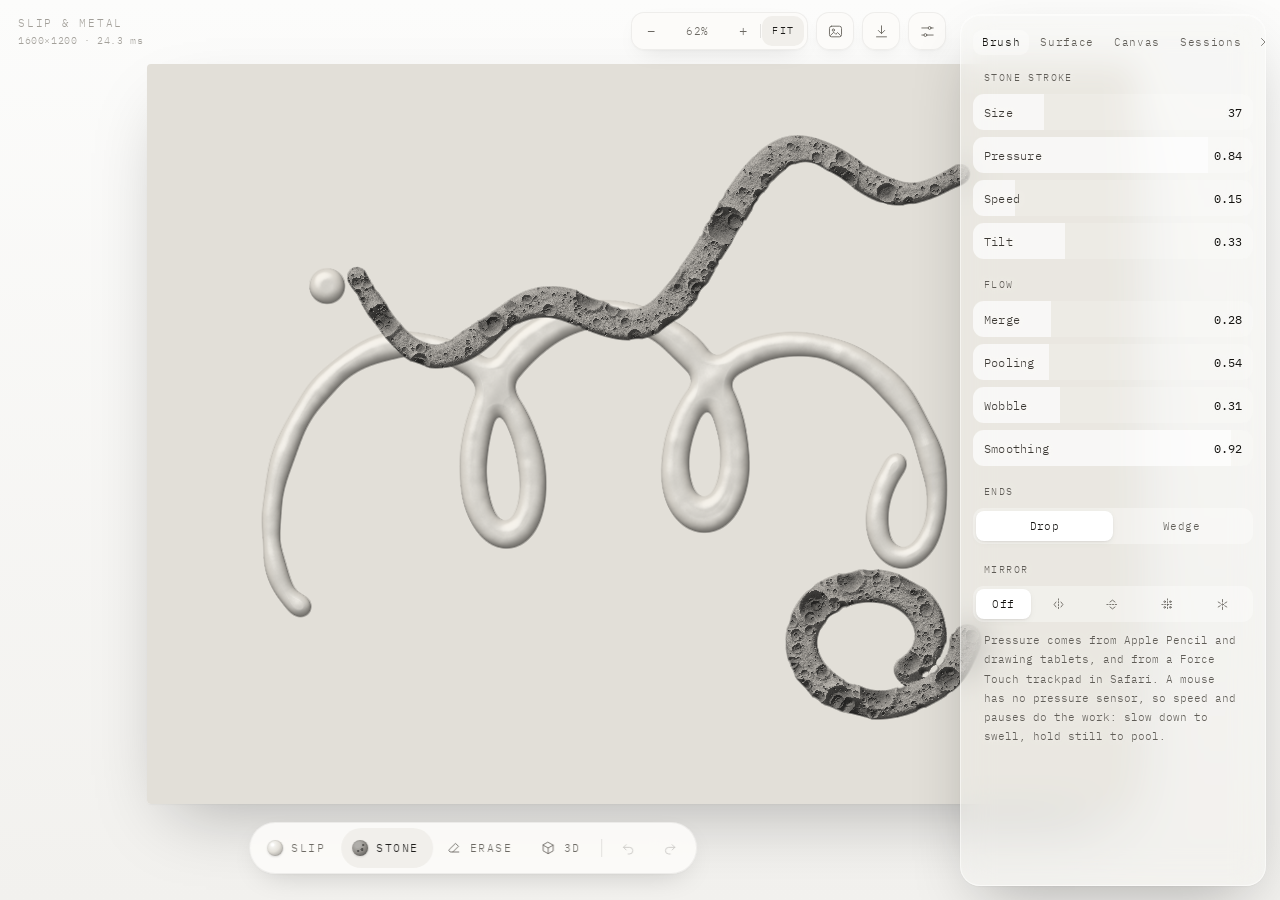
==== commit afd723a1: "Add project CLAUDE.md, ?test harness and serve script; move shaders out - js/shaders.js holds every " ====
--- a/index.html
+++ b/index.html
@@ -483,6 +483,7 @@
 <input type="file" id="file" accept="image/*" hidden>
 <input type="file" id="sessFile" accept=".json,application/json" hidden>
 
+<script src="js/shaders.js"></script>
 <script>
 (() => {
 'use strict';
@@ -612,518 +613,8 @@
 gl.getExtension('EXT_color_buffer_half_float');
 gl.getExtension('EXT_float_blend');
 
-const VS_FULL = `#version 300 es
-const vec2 P[3] = vec2[3](vec2(-1.,-1.), vec2(3.,-1.), vec2(-1.,3.));
-out vec2 vUv;
-void main(){ vec2 p = P[gl_VertexID]; vUv = p*.5+.5; gl_Position = vec4(p,0.,1.); }`;
-
-const VS_STAMP = `#version 300 es
-layout(location=0) in vec2 aCorner;
-layout(location=1) in vec4 aStamp;   // x, y, sigma, weight (doc px)
-layout(location=2) in float aR;      // stroke radius at this stamp
-uniform vec2 uDoc; uniform float uMinSigma;
-out vec2 vD; out float vW; out float vR;
-void main(){
-  float s = max(aStamp.z, uMinSigma);
-  vD = aCorner * 3.2;
-  vW = aStamp.w; vR = aR;
-  vec2 p = aStamp.xy + aCorner * s * 3.2;
-  vec2 c = p / uDoc * 2. - 1.;
-  gl_Position = vec4(c.x, -c.y, 0., 1.);
-}`;
-const FS_STAMP = `#version 300 es
-precision highp float;
-in vec2 vD; in float vW; in float vR;
-uniform float uScale;
-out vec4 o;
-void main(){
-  float d2 = dot(vD, vD);
-  float k = exp(-.5*d2) * (1. - smoothstep(6.76, 10.24, d2));
-  float f = vW * k * uScale;
-  o = vec4(f, f * vR / 64., 0., 0.);
-}`;
-const FS_COPY = `#version 300 es
-precision highp float; in vec2 vUv; uniform sampler2D uSrc; out vec4 o;
-void main(){ o = texture(uSrc, vUv); }`;
-const FS_ERASE = `#version 300 es
-precision highp float; in vec2 vUv; uniform sampler2D uSrc, uE; uniform float uInv; out vec4 o;
-void main(){ vec4 f = texture(uSrc, vUv); float e = texture(uE, vUv).r * uInv; o = vec4(f.rg * clamp(1. - e, 0., 1.), 0., 0.); }`;
-const FS_BG = `#version 300 es
-precision highp float; in vec2 vUv; uniform vec3 uBg; uniform int uImg; uniform sampler2D uTex; out vec4 o;
-void main(){ o = uImg == 1 ? vec4(texture(uTex, vec2(vUv.x, 1. - vUv.y)).rgb, 1.) : vec4(uBg, 1.); }`;
-
-/* The material shader. The field texture holds R = summed gaussian density, G = density-weighted radius.
-   Surface = where R > 1. From R we recover the distance to the silhouette, then build the height as a
-   quarter-circle bevel of radius Edge: thin lines come out round, wide pools and merges go flat on top,
-   like a liquid held by surface tension (the reference brushes' puddles).
-   The height is shared with the 3D view's mesh and the model export, so it lives in its own chunk. */
-const GL_H = `
-precision highp sampler2D;
-uniform sampler2D uField;
-uniform float uInv, uA, uBevel, uBulge;
-uniform vec2 uDoc;
-vec2 F(vec2 uv){ return texture(uField, uv).rg * uInv; }
-float lnA;
-// 0 at the silhouette, 1 on the ridge of a lone line (exact for a straight gaussian ridge)
-float innerE(float R){ return R >= uA ? 1. : 1. - sqrt(max(log(uA / R) / lnA, 0.)); }
-float H(vec2 uv){
-  vec2 f = F(uv);
-  if (f.x <= 1.) return 0.;
-  float rad = f.y / f.x * 64.;
-  float over = max(f.x / uA - 1., 0.);
-  float B = max(min(rad, uBevel), .5);
-  float d = innerE(f.x) * rad + over * rad * .6;
-  float t = min(d / B, 1.);
-  return B * sqrt(1. - (1. - t) * (1. - t)) + uBulge * rad * min(over, 1.2) * .3;
-}
-// 0 at the board's edge, 1 a bevel's width in: a stroke that runs off the board closes there like at its outline
-float edgeT(vec2 uv){ vec2 d = min(uv, 1. - uv) * uDoc; return clamp(min(d.x, d.y) / uBevel, 0., 1.); }
-/* The same form for geometry. The bevel above meets the board with a vertical wall, which a grid can't follow:
-   one vertex outside, the next already high, and the silhouette lands at a different height in every cell
-   (a comb along each stroke once tilted). Here the wall has a finite slope and carries on below the board
-   outside the stroke (the distance is signed), so every triangle crosses zero right at the silhouette. */
-float Hg(vec2 uv){
-  vec2 f = F(uv);
-  if (f.x <= .02) return -2. * uBevel;
-  float rad = f.y / f.x * 64.;
-  float over = max(f.x / uA - 1., 0.);
-  float B = max(min(rad, uBevel), .5);
-  float t = clamp((innerE(f.x) * rad + over * rad * .6) / B, -1., 1.);
-  float te = edgeT(uv);
-  return min(B * (t < 0. ? 2. * t : 1. - (1. - t) * (1. - t)) + uBulge * rad * min(over, 1.2) * .3, uBevel * (1. - (1. - te) * (1. - te)));
-}
-// the bevel, also closed off at the board's edge (for the 3D view's shading)
-float Hc(vec2 uv){ float te = edgeT(uv); return min(H(uv), uBevel * sqrt(1. - (1. - te) * (1. - te))); }`;
-// mesh = the 3D view: V comes from the real camera, and a depth pre-pass (uPass 0) lays down the solid part
-const fsComp = mesh => `#version 300 es
-precision highp float;
-${mesh ? '#define MESH' : ''}
-in vec2 vUv;
-#ifdef MESH
-in vec3 vP;
-uniform vec3 uCam; uniform int uPass; uniform mat3 uRot; uniform float uSide, uDepth;
-// textures are sampled at the surface's 3D position (TX), and every direction is turned into the room (OW)
-#define TX vec3
-#define OW(v) (uRot * (v))
-#define SPECK .4
-#else
-#define TX vec2
-#define OW(v) (v)
-#define SPECK .2
-#endif
-${GL_H}
-uniform vec2 uRes;
-uniform float uVol;
-uniform vec3 uL;
-uniform int uBrush;
-uniform vec3 uC0, uC1, uC2;
-uniform float uGloss, uShine, uBreak, uSpeckle, uGrain, uRough, uContrast, uIri, uShadow, uShadowDist, uSeed, uSky, uRim;
-uniform float uPits, uFacets, uDScale, uRelief;
-out vec4 o;
-
-float hash(vec2 p){ p = fract(p * vec2(123.34, 456.21)); p += dot(p, p + 45.32); return fract(p.x * p.y); }
-float vnoise(vec2 p){ vec2 i = floor(p), f = fract(p); f = f*f*(3.-2.*f);
-  return mix(mix(hash(i), hash(i+vec2(1,0)), f.x), mix(hash(i+vec2(0,1)), hash(i+vec2(1,1)), f.x), f.y); }
-float fbm(vec2 p){ float s = 0., a = .5; for (int i = 0; i < 4; i++){ s += a * vnoise(p); p = p * 2.03 + 17.1; a *= .5; } return s; }
-/* integer hash for lattice features. A float hash of (cell + offset + seed) can differ by a rounding step
-   depending on which neighbouring pixel cell evaluates it (Metal's fast-math reassociates), and that
-   clips craters along cell lines. Integers hash identically from every side. */
-float ihash(ivec2 c, int k){
-  uvec2 q = uvec2(c + ivec2(k * 7919, k * 104729)) * uvec2(1597334673u, 3812015801u);
-  return float(((q.x ^ q.y) * 1597334673u) >> 8) / 16777216.;
-}
-vec2 ihash2(ivec2 c, int k){ return vec2(ihash(c, k), ihash(c, k + 31)); }
-// value noise with its analytic gradient (x = value, yz = d/dp)
-vec3 noised(vec2 p){ vec2 i = floor(p), f = fract(p), u = f*f*(3.-2.*f), du = 6.*f*(1.-f);
-  float a = hash(i), b = hash(i+vec2(1,0)), c = hash(i+vec2(0,1)), d = hash(i+vec2(1,1));
-  return vec3(a + (b-a)*u.x + (c-a)*u.y + (a-b-c+d)*u.x*u.y, du * (vec2(b-a, c-a) + (a-b-c+d)*u.yx)); }
-
-/* Stone relief, after Illustrator's Comet Pit Surface and Ominous Obsidian. Every layer returns
-   height (doc px) and its gradient, so it adds straight onto the inflate's normal with no extra taps. */
-// craters: some cells hold a steep-walled bowl with a raised lip. w = how deep inside a bowl (0..1)
-vec4 craters(vec2 p, float cs, float dens, float depth, int s){
-  vec2 g = p / cs, f = fract(g);
-  ivec2 i = ivec2(floor(g));
-  vec4 acc = vec4(0.);
-  for (int y = -1; y <= 1; y++) for (int x = -1; x <= 1; x++) {
-    ivec2 id = i + ivec2(x, y);
-    vec2 o = vec2(x, y);
-    float on = step(ihash(id, s + 7), dens);
-    vec2 d = f - o - (.15 + .7 * ihash2(id, s));
-    float r = mix(.2, .55, ihash(id, s + 3));
-    float l = length(d), u = l / r, inb = step(u, 1.);
-    float lip = exp(-(u - 1.) * (u - 1.) / .05);
-    float hh = inb * (.5 * (u*u + u*u*u*u) - 1.) + .28 * lip;
-    float dh = inb * (u + 2. * u*u*u) - .28 * lip * 2. * (u - 1.) / .05;
-    acc.x += on * hh * r * cs * depth;
-    acc.yz += on * dh * depth * d / max(l, 1e-4);
-    acc.w = max(acc.w, on * inb * (1. - u*u));
-  }
-  return acc;
-}
-// conchoidal fracture: each cell is a shallow elongated scoop (height ∝ squared distance to its centre),
-// so neighbouring scoops meet in sharp ridges, with faint rings like a struck flint. w = 0 at a scoop centre.
-// The metric only ever stretches (e ≥ 1, capped at 1.6), which keeps the true nearest scoop inside a 5×5 search:
-// a narrower search lets a far, stretched scoop win in some cells and not others, leaving straight seams.
-vec4 scoops(vec2 p, float cs, float depth, int s){
-  vec2 g = p / cs, f = fract(g);
-  ivec2 i = ivec2(floor(g));
-  float d1 = 99.; vec2 v1 = vec2(0.), tl = vec2(0.);
-  for (int y = -2; y <= 2; y++) for (int x = -2; x <= 2; x++) {
-    ivec2 id = i + ivec2(x, y);
-    vec2 o = vec2(x, y);
-    vec2 d = f - o - (.1 + .8 * ihash2(id, s));
-    float an = ihash(id, s + 9) * 6.2832, e = mix(1., 1.6, ihash(id, s + 5));
-    mat2 Rm = mat2(cos(an), sin(an), -sin(an), cos(an));
-    vec2 q = Rm * d; q.x *= e;
-    float dd = dot(q, q);
-    if (dd < d1) { d1 = dd; v1 = 2. * transpose(Rm) * vec2(q.x * e, q.y); tl = ihash2(id, s + 13) * 2. - 1.; }
-  }
-  // each chip is a gently dished plane with its own tilt, so whole facets flash at once like struck glass
-  float sq = sqrt(d1) + 1e-4, ring = .0015 * cs * depth;
-  vec2 gr = v1 * depth * .55 + tl * depth * .9 + ring * cos(sq * 22.) * 22. * v1 / (2. * sq) / cs;
-  return vec4(d1 * cs * depth + ring * sin(sq * 22.), gr, d1);
-}
-vec3 stoneRelief(vec2 p, out float cav, out float bite){
-  float sc = uDScale, s = uSeed * 7.;
-  int si = int(uSeed * 97.);
-  vec3 r = vec3(0.); cav = 0.; bite = 0.;
-  if (uPits > 0.) {
-    // warp the crater lattice so bowls come out lumpy and irregular rather than machined circles
-    vec2 wq = p / (14. * sc) + s;
-    vec2 cp = p + 6. * sc * (vec2(fbm(wq), fbm(wq + 8.3)) - .5);
-    vec4 a = craters(cp, 58. * sc, .6 * uPits, .8, si);
-    vec4 b = craters(cp + 31.7, 21. * sc, .45 * uPits, .7, si + 101);
-    vec4 c = craters(cp + 77.1, 6. * sc, .22 * uPits, 1.1, si + 211);
-    r += a.xyz + b.xyz + c.xyz;
-    cav = max(max(a.w, b.w * .85), c.w);
-    bite += uPits * .45 * max(a.w, b.w * .6);
-  }
-  if (uFacets > 0.) {
-    vec2 wp = p + 12. * sc * (vec2(vnoise(p / (70. * sc) + s), vnoise(p / (70. * sc) + s + 5.2)) - .5);
-    vec4 a = scoops(wp, 90. * sc, .55 * uFacets, si + 307);
-    vec4 b = scoops(wp + 13.3, 30. * sc, .3 * uFacets, si + 401);
-    r += a.xyz + b.xyz * .3;
-    bite += uFacets * .3 * (1. - smoothstep(0., .3, a.w));
-  }
-  if (uGrain > 0.) {                                                // grit: a few octaves of fine pocking
-    float fq = 1. / (5. * sc), amp = 1.8 * sc * uGrain;
-    for (int k = 0; k < 4; k++) { vec3 n = noised(p * fq + s + float(k) * 13.7); r += vec3(n.x * amp, n.yz * amp * fq); fq *= 2.1; amp *= .5; }
-  }
-  return r * vec3(uRelief, uRelief, uRelief);
-}
-// a small studio for glossy stone: one softbox along the light, a long strip, a faint card opposite, dim ceiling
-float stoneEnv(vec3 Rr, vec3 L, float g){
-  float key = smoothstep(mix(.55, .93, g), mix(.75, .975, g), dot(Rr, L));
-  vec2 Lxy = normalize(L.xy + 1e-5);
-  float az = dot(normalize(Rr.xy + 1e-5), Lxy);
-  float strip = (1. - smoothstep(0., mix(.3, .05, g), abs(Rr.z - L.z))) * smoothstep(.3, .9, az);
-  float card = smoothstep(.2, .9, -az) * (1. - smoothstep(0., .3, abs(Rr.z - .35))) * .15;
-  return key * 1.6 + strip * .7 + card + .025 * max(Rr.z, 0.) + .004;   // dark floor: steep walls stay black
-}
-
-#ifdef MESH
-/* Solid versions for the 3D view. The 2D patterns live in the drawing's plane, so on a tilted wall they
-   smear straight down it like a slit-scan. These live in space: the surface slices through them, so pits,
-   chips, grit and speckle look the same on a top, a wall or the back. */
-float hash(vec3 p){ p = fract(p * vec3(123.34, 456.21, 789.92)); p += dot(p, p.yzx + 45.32); return fract((p.x + p.y) * p.z); }
-float vnoise(vec3 p){ vec3 i = floor(p), f = fract(p); f = f*f*(3.-2.*f);
-  return mix(mix(mix(hash(i), hash(i+vec3(1,0,0)), f.x), mix(hash(i+vec3(0,1,0)), hash(i+vec3(1,1,0)), f.x), f.y),
-             mix(mix(hash(i+vec3(0,0,1)), hash(i+vec3(1,0,1)), f.x), mix(hash(i+vec3(0,1,1)), hash(i+vec3(1,1,1)), f.x), f.y), f.z); }
-float fbm(vec3 p){ float s = 0., a = .5; for (int i = 0; i < 4; i++){ s += a * vnoise(p); p = p * 2.03 + 17.1; a *= .5; } return s; }
-float ihash(ivec3 c, int k){
-  uvec3 q = uvec3(c + ivec3(k * 7919, k * 104729, k * 15485863)) * uvec3(1597334673u, 3812015801u, 2798796415u);
-  return float(((q.x ^ q.y ^ q.z) * 1597334673u) >> 8) / 16777216.;
-}
-vec3 ihash3(ivec3 c, int k){ return vec3(ihash(c, k), ihash(c, k + 31), ihash(c, k + 57)); }
-// value noise with its analytic gradient (x = value, yzw = d/dp)
-vec4 noised(vec3 x){ vec3 i = floor(x), f = fract(x), u = f*f*(3.-2.*f), du = 6.*f*(1.-f);
-  float a = hash(i), b = hash(i+vec3(1,0,0)), c = hash(i+vec3(0,1,0)), d = hash(i+vec3(1,1,0));
-  float e = hash(i+vec3(0,0,1)), g = hash(i+vec3(1,0,1)), hh = hash(i+vec3(0,1,1)), k = hash(i+vec3(1,1,1));
-  float k1 = b-a, k2 = c-a, k3 = e-a, k4 = a-b-c+d, k5 = a-c-e+hh, k6 = a-b-e+g, k7 = -a+b+c-d+e-g-hh+k;
-  return vec4(a + k1*u.x + k2*u.y + k3*u.z + k4*u.x*u.y + k5*u.y*u.z + k6*u.z*u.x + k7*u.x*u.y*u.z,
-    du * vec3(k1 + k4*u.y + k6*u.z + k7*u.y*u.z, k2 + k5*u.z + k4*u.x + k7*u.z*u.x, k3 + k6*u.x + k5*u.y + k7*u.x*u.y)); }
-// craters as spherical bowls in a 3D lattice: a surface passing through one at any depth shows a pit of that size.
-// Centres stay in the middle half of their cell and bowls (with lip) reach .63 of a cell, so only the 2×2×2
-// cells on this point's side can touch it: 8 lookups instead of 27.
-vec4 craters(vec3 p, float cs, float dens, float depth, int s, out float w){
-  vec3 g = p / cs, fl = floor(g), f = g - fl;
-  ivec3 i = ivec3(fl), o0 = ivec3(step(.5, f)) - 1;
-  vec4 acc = vec4(0.); w = 0.;
-  for (int z = 0; z <= 1; z++) for (int y = 0; y <= 1; y++) for (int x = 0; x <= 1; x++) {
-    ivec3 oc = o0 + ivec3(x, y, z), id = i + oc;
-    float on = step(ihash(id, s + 7), dens);
-    vec3 d = f - vec3(oc) - (.25 + .5 * ihash3(id, s));
-    float r = mix(.2, .45, ihash(id, s + 3));
-    float l = length(d), u = l / r, inb = step(u, 1.);
-    float lip = exp(-(u - 1.) * (u - 1.) / .05);
-    float hh = inb * (.5 * (u*u + u*u*u*u) - 1.) + .28 * lip;
-    float dh = inb * (u + 2. * u*u*u) - .28 * lip * 2. * (u - 1.) / .05;
-    acc.x += on * hh * r * cs * depth;
-    acc.yzw += on * dh * depth * d / max(l, 1e-4);
-    w = max(w, on * inb * (1. - u*u));
-  }
-  return acc;
-}
-// conchoidal chips: 3D Voronoi cells, each a dished plane with its own tilt. w = squared distance to the centre
-vec4 scoops(vec3 p, float cs, float depth, int s, out float w){
-  vec3 g = p / cs, f = fract(g);
-  ivec3 i = ivec3(floor(g));
-  float d1 = 99.; vec3 v1 = vec3(0.), tl = vec3(0.);
-  for (int z = -1; z <= 1; z++) for (int y = -1; y <= 1; y++) for (int x = -1; x <= 1; x++) {
-    ivec3 id = i + ivec3(x, y, z);
-    vec3 d = f - vec3(x, y, z) - (.1 + .8 * ihash3(id, s));
-    float dd = dot(d, d);
-    if (dd < d1) { d1 = dd; v1 = 2. * d; tl = ihash3(id, s + 13) * 2. - 1.; }
-  }
-  float sq = sqrt(d1) + 1e-4, ring = .0015 * cs * depth;
-  w = d1;
-  return vec4(d1 * cs * depth + ring * sin(sq * 22.), v1 * depth * .55 + tl * depth * .9 + ring * cos(sq * 22.) * 22. * v1 / (2. * sq) / cs);
-}
-vec4 stoneRelief(vec3 p, out float cav, out float bite){
-  float sc = uDScale, s = uSeed * 7.;
-  int si = int(uSeed * 97.);
-  vec4 r = vec4(0.); cav = 0.; bite = 0.;
-  if (uPits > 0.) {
-    vec3 wq = p / (14. * sc) + s;                     // two octaves of warp are plenty for lumpy rims
-    vec3 cp = p + 6. * sc * (vec3(vnoise(wq) + .5 * vnoise(wq * 2.03 + 17.1), vnoise(wq + 8.3) + .5 * vnoise(wq * 2.03 + 25.4),
-                                  vnoise(wq + 4.1) + .5 * vnoise(wq * 2.03 + 21.2)) / 1.5 - .5);
-    // a surface only meets the bowls it passes through, so the lattice is fuller than the 2D one
-    float wa, wb, wc;
-    vec4 a = craters(cp, 58. * sc, min(1., uPits), .8, si, wa);
-    vec4 b = craters(cp + 31.7, 21. * sc, min(1., .75 * uPits), .7, si + 101, wb);
-    vec4 c = craters(cp + 77.1, 6. * sc, min(1., .37 * uPits), 1.1, si + 211, wc);
-    r += a + b + c;
-    cav = max(max(wa, wb * .85), wc);
-    bite += uPits * .45 * max(wa, wb * .6);
-  }
-  if (uFacets > 0.) {
-    vec3 q = p / (70. * sc) + s;
-    vec3 wp = p + 12. * sc * (vec3(vnoise(q), vnoise(q + 5.2), vnoise(q + 2.9)) - .5);
-    float w1, w2;
-    vec4 a = scoops(wp, 90. * sc, .55 * uFacets, si + 307, w1);
-    vec4 b = scoops(wp + 13.3, 30. * sc, .3 * uFacets, si + 401, w2);
-    r += a + b * .3;
-    bite += uFacets * .3 * (1. - smoothstep(0., .3, w1));
-  }
-  if (uGrain > 0.) {
-    float fq = 1. / (5. * sc), amp = 1.8 * sc * uGrain;
-    for (int k = 0; k < 4; k++) { vec4 n = noised(p * fq + s + float(k) * 13.7); r += vec4(n.x * amp, n.yzw * amp * fq); fq *= 2.1; amp *= .5; }
-  }
-  return r * uRelief;
-}
-vec3 jit(vec3 p, float o){ return vec3(vnoise(p) - .5, vnoise(p + o) - .5, vnoise(p + o * 1.7) - .5); }
-vec3 rnd(vec3 c){ return vec3(hash(c + 3.1), hash(c + 7.7), hash(c + 5.3)); }
-vec3 tang(vec3 v, vec3 n){ return v - dot(v, n) * n; }       // bumps tilt the normal, never lengthen it
-#else
-vec3 jit(vec2 p, float o){ return vec3(vnoise(p) - .5, vnoise(p + o) - .5, 0.); }
-vec2 rnd(vec2 c){ return vec2(hash(c + 3.1), hash(c + 7.7)); }
-vec3 tang(vec3 v, vec3 n){ return v; }
-#endif
-float lump(TX p){ return vnoise(p) + .5 * vnoise(p * 2.1 + 3.3); }
-#ifdef MESH
-vec3 lumpGrad(vec3 p, float l0){ return vec3(l0 - lump(p + vec3(.3, 0., 0.)), l0 - lump(p + vec3(0., .3, 0.)), l0 - lump(p + vec3(0., 0., .3))); }
-#else
-vec3 lumpGrad(vec2 p, float l0){ return vec3(l0 - lump(p + vec2(.3, 0.)), l0 - lump(p + vec2(0., .3)), 0.); }
-#endif
-
-void main(){
-  lnA = log(uA);
-  vec2 uv = vUv;
-  vec2 c = F(uv);
-  float R = c.x;
-  float fw = max(fwidth(R), 1e-4);
-  vec2 doc = vec2(uv.x, 1. - uv.y) * uDoc;
-#ifdef MESH
-  vec3 tx = vP;
-#else
-  vec2 tx = doc;
-#endif
-
-  // optional soft cast shadow (off by default: the references carry depth in the material alone)
-  float shA = 0.;
-#ifndef MESH
-  if (uShadow > 0.) {
-    vec2 tl = normalize(uL.xy + vec2(1e-5));
-    vec2 so = vec2(tl.x, -tl.y) * uShadowDist / uDoc;
-    vec2 sp = vec2(-so.y, so.x) * .5;
-    float rs = .25 * (F(uv + so + sp).x + F(uv + so - sp).x + F(uv + so * 1.5).x + F(uv + so * .6).x);
-    shA = clamp(max(smoothstep(.06, 1.3, rs) * .5, smoothstep(.3, 1., R) * .28) * uShadow, 0., 1.);
-  }
-#endif
-
-  // stone relief is needed before coverage: craters and scoops chip the silhouette
-#ifdef MESH
-  vec4 rel = vec4(0.); float cav = 0., bite = 0.;
-  if (uBrush == 2 && R > .6 && uPass == 1) rel = stoneRelief(tx, cav, bite);   // the depth pass skips it
-  bite = 0.;       // chipping the outline is a 2D trick; on the tall 3D walls it punches holes
-#else
-  vec3 rel = vec3(0.); float cav = 0., bite = 0.;
-  if (uBrush == 2 && R > .6) rel = stoneRelief(doc, cav, bite);
-#endif
-  float a = clamp((R - bite - 1.) / (fw * 1.5) + .5, 0., 1.);
-  ${mesh ? 'if (uPass == 0) { if (a < .5) discard; o = vec4(0.); return; }' : ''}
-  if (a <= 0. && shA < .002) { o = vec4(0.); return; }
-
-  vec3 col = vec3(0.);
-  if (a > 0.) {
-    vec2 t = 1.1 / uRes;
-    float tDoc = 2. * 1.1 * uDoc.x / uRes.x;
-    float hl = H(uv - vec2(t.x, 0.)), hR = H(uv + vec2(t.x, 0.));
-    float hu = H(uv + vec2(0., t.y)), hd = H(uv - vec2(0., t.y));
-    vec3 N0 = normalize(vec3(-(hR - hl) / tDoc * uVol, -(hd - hu) / tDoc * uVol, 1.));
-#ifdef MESH
-    // the surface at its real height (× Depth), on this side of the stroke, turned into the room. Shaded with
-    // the round bevel rather than the mesh's own profile: its normal lies flat at the rim, so the two halves
-    // of a stroke shade as one rounded body instead of meeting at a crease
-    float k3 = uVol * uDepth;
-    float cl = Hc(uv - vec2(t.x, 0.)), cr = Hc(uv + vec2(t.x, 0.)), cu = Hc(uv + vec2(0., t.y)), cd = Hc(uv - vec2(0., t.y));
-    N0 = OW(normalize(vec3(-(cr - cl) / tDoc * k3, -(cd - cu) / tDoc * k3, uSide)));
-#endif
-    vec3 N = N0;
-    vec3 L = uL, V = ${mesh ? 'OW(normalize(uCam - vP))' : 'vec3(0., 0., 1.)'};
-    vec2 Lxy = normalize(L.xy + vec2(1e-5));
-    float rad = c.y / max(c.x, 1e-4) * 64.;
-    float e0 = innerE(max(R, 1.0001));
-    float wob = fbm(tx / 120. + uSeed) - .5;
-    // fine photographic grain: two octaves of ~1 doc-px noise
-    float gn = (hash(floor(tx * 1.4) + uSeed) - .5) * .9 + (vnoise(tx / 1.6 + uSeed * 3.1) - .5) * .7;
-
-    if (uBrush == 0) {
-      // ── glazed ceramic / slip ──
-      TX op = tx / 2.8 + uSeed;
-      N = normalize(N + tang(OW(jit(op, 9.1)), N) * uGrain * .08);
-      TX lp = tx / 30. + uSeed * 5.;                                    // gentle hand-made lumps
-      N = normalize(N + tang(OW(lumpGrad(lp, lump(lp))), N) * (.1 + .2 * uGrain) * smoothstep(0., .35, e0));
-      float mott = fbm(tx / 34. + uSeed * 2.) - .5;
-      vec3 base = uC0;
-      float thin = 1. - smoothstep(.1, .8, e0);
-      vec3 brk = mix(base, vec3(1., .84, .62), .4);               // glaze breaks warm & pale on thin edges
-      vec3 alb = mix(base, brk, thin * uBreak * .8);
-      alb *= 1. + mott * .035 * (.35 + uGrain) + gn * .02 * uGrain;
-      TX cell = floor(tx / 4.2), fc = fract(tx / 4.2);              // iron speckle
-      float on = step(1. - uSpeckle * SPECK, hash(cell + uSeed));
-      TX cp = rnd(cell) * .6 + .2;
-      float rr = .1 + .26 * hash(cell + 11.3);
-      alb = mix(alb, vec3(.035, .025, .02), on * (1. - smoothstep(rr * .55, rr, length(fc - cp))) * .9);
-      float ndl = dot(N, L);
-      float diff = smoothstep(-.6, .95, ndl);
-      float amb = .35 + .65 * N.z;
-      col = alb * (.34 * amb + mix(.72, .6, uGloss) * diff * diff);
-      vec3 Rr = reflect(-V, N);
-      float rl = dot(Rr, L);
-      float sheen = smoothstep(.45, .98, rl); sheen *= sheen;      // broad satin band along the lit crest
-      col += sheen * mix(.05, .24, uGloss) * uShine;
-      float glint = smoothstep(mix(.94, .978, uGloss), .996, rl + gn * .02);
-      col += glint * smoothstep(.55, .95, uGloss) * uShine * .5;        // crisp glint only on real glazes
-      float away = clamp(-dot(normalize(N.xy + 1e-5), Lxy), 0., 1.);
-      col += alb * .07 * smoothstep(.55, 1., 1. - N.z) * away;      // bounce light on the shadow rim
-    } else if (uBrush == 2) {
-      // ── stone: comet pit / obsidian ──
-#ifdef MESH
-      N = normalize(N0 - tang(OW(rel.yzw), N0));
-#else
-      N = normalize(vec3(N0.xy / N0.z - rel.yz, 1.));
-#endif
-      float mott = fbm(tx / (16. * uDScale) + uSeed) - .5;
-      float fleck = hash(floor(tx / 1.6) + uSeed) - .5;            // granular light and dark flecks
-      vec3 alb = uC0 * (1. + mott * .5 * uGrain + gn * .1 * uGrain + fleck * .4 * uGrain);
-      alb *= 1. - cav * .65;                                         // crater floors sit in shadow and dust
-      float ndl = dot(N, L);
-      float diff = clamp((ndl + .08) / 1.08, 0., 1.);
-      float amb = .12 + .22 * N.z;
-      col = alb * (amb * (1. - cav * .5) + 1.3 * diff);
-      vec3 Rr = reflect(-V, N);
-      float fres = .04 + .96 * pow(1. - clamp(N.z, 0., 1.), 5.);
-      float spec = stoneEnv(Rr, L, uGloss) * fres * mix(.2, 14., uGloss * uGloss);
-      col += spec * uShine * (1. - cav * .7);
-    } else {
-      // ── liquid metal ──
-      TX np = tx / 6. + uSeed;
-      N = normalize(N + tang(OW(jit(np, 31.7)), N) * uRough * .9);
-      vec3 Rr = reflect(-V, N);
-      float tilt = 1. - N.z;                                         // 0 = flat top, 1 = vertical wall
-      float side = dot(normalize(N.xy + 1e-5), Lxy) * smoothstep(.0, .2, tilt);
-      // the flat top mirrors the room overhead (Sky), the bevel mirrors the bright floor around it (Rim);
-      // the boundary between them is dithered by the grain, which is what reads as real metal
-      float hc = H(uv), px = uDoc.x / uRes.x, hs = tDoc * .5;
-      float turn = .9 * max(abs(hl + hR - 2. * hc), abs(hu + hd - 2. * hc)) / (hs * hs) * uVol * px;
-      float w = max(.015, min(turn, .06));                            // boundary stays crisp; Banding only shapes the palette
-      float t1 = .11 + wob * .05;
-      float tt = smoothstep(t1 - w - .012, t1 + w + .012, tilt);
-      float dn = hash(floor(tx * 1.7) + uSeed * 1.3) - .5;              // crisp per-pixel dither, like film grain
-      tt = clamp(tt + dn * 1.1 * uGrain * (1. - abs(2. * tt - 1.)), 0., 1.);   // grain only dithers the boundary
-      float top = uSky + wob * .2 + gn * .14 * uGrain + .1 * clamp(side * 4., -1., 1.) * smoothstep(0., t1, tilt);
-      // bevel profile sampled from the reference: away from the light it brightens toward the outer edge,
-      // on the lit side it peaks right after the boundary (where the glint sits) and falls off outward
-      float sAway = mix(.76, 1.07, smoothstep(t1, .75, tilt));
-      float sLit = mix(1., .88, smoothstep(t1, .9, tilt));
-      float rimv = uRim * mix(sAway, sLit, smoothstep(-.15, .55, side)) - .12 * smoothstep(.9, 1., tilt) + gn * .02 * uGrain;
-      float e = mix(top, rimv, tt);
-      float rl = dot(Rr, L);
-      float az = dot(normalize(Rr.xy + 1e-5), Lxy);
-      float lineSpec = (1. - smoothstep(0., mix(.03, .09, uRough), abs(Rr.z - L.z))) * smoothstep(.15, .85, az);   // long softbox
-      float spec = max(lineSpec * .85, smoothstep(mix(.955, .9, uRough), .997, rl));
-      e += spec * uShine * .9;
-      e = clamp((e - .5) * uContrast + .5, 0., 1.);
-      float k = max(mix(.5, .03, uBreak), min(turn * 1.2, .12));
-      float tp = e < .5 ? e * 2. : e * 2. - 1.;
-      tp = mix(tp, smoothstep(.5 - k, .5 + k, tp), uBreak);          // Banding: linear ramp → posterised steps
-      vec3 cm = e < .5 ? mix(uC0, uC1, tp) : mix(uC1, uC2, tp);
-      vec3 iri = .5 + .5 * cos(6.2831 * (vec3(0., .33, .67) + Rr.z * 1.1 + side * .25 + wob * 1.5));
-      cm = mix(cm, cm * (.3 + 1.15 * iri), uIri);
-      col = cm;
-    }
-  }
-  col = col / (1. + max(col - 1., 0.));
-  vec3 srgb = pow(max(col, 0.), vec3(1. / 2.2));
-  o = vec4(srgb * a, a + (1. - a) * shA);
-}`;
-
-/* 3D view. Each layer is a grid lifted by its own height (× Depth) and stood on the layers below it
-   (uStack holds their summed heights). Positions are doc px with z towards the viewer. */
-const VS_MESH = `#version 300 es
-precision highp float;
-layout(location=0) in vec2 aUv;
-${GL_H}
-uniform sampler2D uStack;
-uniform int uHasStack;
-uniform mat4 uMVP;
-uniform float uVol, uDepth, uLift, uSide;
-out vec2 vUv; out vec3 vP;
-void main(){
-  lnA = log(uA);
-  vUv = aUv;
-  float z = Hg(aUv) * uVol * uDepth + uLift;
-  if (uHasStack == 1) z += texture(uStack, aUv).r;
-  z *= uSide;
-  vP = vec3(aUv.x * uDoc.x, (1. - aUv.y) * uDoc.y, z);
-  gl_Position = uMVP * vec4(vP, 1.);
-}`;
-// one layer's height × uK: raw into a float target (the stack), or packed into 16 bits of RGBA8 for reading back
-const FS_HGT = `#version 300 es
-precision highp float; in vec2 vUv;
-${GL_H}
-uniform float uK, uEnc; out vec4 o;
-void main(){
-  lnA = log(uA);
-  float hh = max(Hg(vUv), 0.) * uK;
-  if (uEnc > 0.) { float x = floor(clamp(hh / uEnc, 0., 1.) * 65535. + .5), hi = floor(x / 256.); o = vec4(hi / 255., (x - hi * 256.) / 255., 0., 1.); }
-  else o = vec4(hh, 0., 0., 0.);
-}`;
-// the artboard as a slab: the top face is the background exactly as in 2D, the sides shade with the light
-const VS_SLAB = `#version 300 es
-layout(location=0) in vec3 aP; layout(location=1) in vec3 aN; layout(location=2) in vec2 aUv;
-uniform mat4 uMVP; out vec3 vN; out vec2 vUv;
-void main(){ vN = aN; vUv = aUv; gl_Position = uMVP * vec4(aP, 1.); }`;
-const FS_SLAB = `#version 300 es
-precision highp float; in vec3 vN; in vec2 vUv;
-uniform vec3 uBg, uL; uniform int uImg; uniform sampler2D uTex; out vec4 o;
-void main(){
-  vec3 c = uImg == 1 ? texture(uTex, vUv).rgb : uBg;
-  float s = vN.z > .5 ? 1. : .62 + .3 * max(dot(vN, uL), 0.);
-  o = vec4(c * s, 1.);
-}`;
+// GLSL lives in js/shaders.js
+const { VS_FULL, VS_STAMP, FS_STAMP, FS_COPY, FS_ERASE, FS_BG, GL_H, fsComp, VS_MESH, FS_HGT, VS_SLAB, FS_SLAB } = window.SM_SHADERS;
 
 function compile(type, src) {
   const s = gl.createShader(type); gl.shaderSource(s, src); gl.compileShader(s);
@@ -1995,7 +1486,7 @@
 const KEY = 'slip-metal.v3';
 const SESSION_V = 1;      // record / file format
 const RENDERER = 3;       // bump when a shader change alters how saved drawings look (3 = stone)
-const isLab = /[?&]lab=/.test(location.search);
+const isLab = /[?&](lab=|test\b)/.test(location.search);   // ?lab= and ?test open the demo and never touch saved sessions or prefs
 let session = null;       // meta of the open session: { id, name, created, updated, strokes, thumb }
 let sessions = [];        // every session's meta, newest first
 let docDirty = false, saveT = 0, thumbT = 0, saving = Promise.resolve();
@@ -3225,7 +2716,7 @@
    ════════════════════════════════════════════════════════════════════ */
 // open the last session; first run on this version moves the old single drawing into Session 1
 async function boot() {
-  const prefs = loadPrefs();
+  const prefs = isLab ? {} : loadPrefs();          // lab and test runs start from the same demo and settings every time
   if (isLab || !await DB.open()) {
     seedDemo();
     if (!isLab) { prefsReady = !prefs.legacy; setTimeout(() => toast('Sessions need browser storage, which is turned off here'), 400); }
@@ -3264,10 +2755,12 @@
 // leaving the app (home button, app switcher): write now rather than after the debounce
 addEventListener('visibilitychange', () => { if (document.hidden) saveNow(); });
 addEventListener('pagehide', () => saveNow());
-window.__sm = { doc: () => doc, ui, request, setTool, exportPNG, T, view, applyView, zoomToPct, dirty, renderPanel, three, animate3D, heightGrid, render3D,
+window.__sm = { doc: () => doc, ui, request, setTool, exportPNG, export3DPNG, exportModel, T, view, applyView, zoomToPct, dirty, renderPanel, three, animate3D, heightGrid, render3D,
   stamps(st, P) { const b = new FBuf(); strokeStamps(st, P, b, doc.w, doc.h, .5); return Array.from(b.a.subarray(0, b.n)); },
-  setDoc(d) { doc = d; gcTargets(); for (const L of doc.layers) dirty.add(L.id); view.z = 1; fit(); updateResolution(); afterChange(); } };
+  setDoc(d) { doc = d; gcTargets(); for (const L of doc.layers) dirty.add(L.id); view.z = 1; fit(); updateResolution(); afterChange(); },
+  demo() { seedDemo(); this.setDoc(doc); } };
 if (/[?&]lab=/.test(location.search)) document.body.append(h('script', { src: 'dev/lab.js' }));   // local A/B against reference images (dev only)
+if (/[?&]test\b/.test(location.search)) document.body.append(h('script', { src: 'dev/test.js' }));   // __sm.test checks (dev only)
 })();
 </script>
 </body>
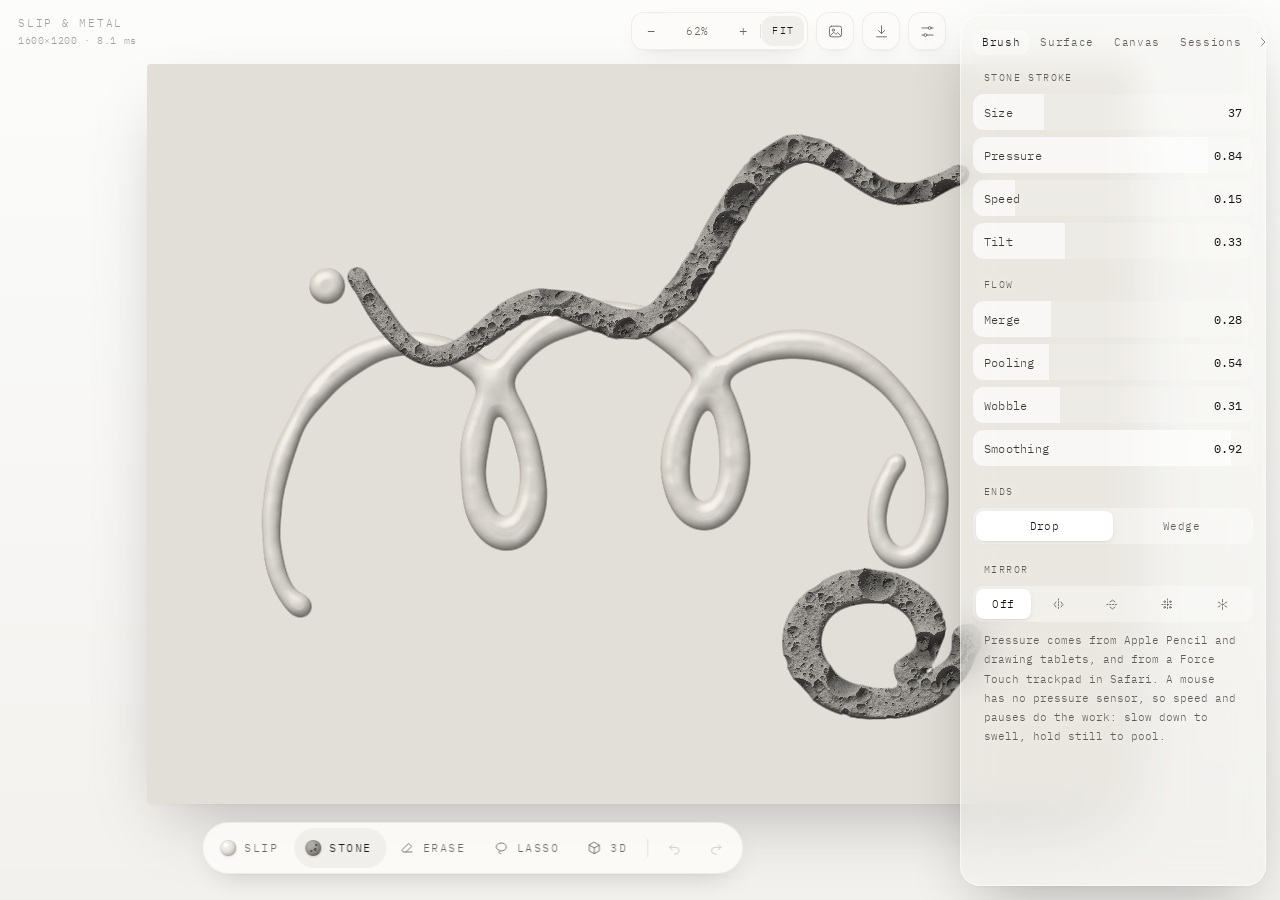
==== commit e7bc8551: "Lasso and move, board rotation, layer duplicate, crisp close-up zoom Round 8: past the field's resol" ====
--- a/index.html
+++ b/index.html
@@ -66,6 +66,14 @@
 .board.three canvas{filter:drop-shadow(0 22px 30px rgba(0,0,0,.13))}
 .board.three .guides,.board.three .empty{display:none}
 .board.nocursor{cursor:none}
+.board.lasso{cursor:default}
+.board.lasso.selmove{cursor:move}
+/* the lasso: marching ants over a white halo, so it reads on any background */
+.selg path{fill:none;vector-effect:non-scaling-stroke}
+.selg .halo{stroke:rgba(255,255,255,.9);stroke-width:2.5}
+.selg .ants{stroke:rgba(20,19,16,.8);stroke-width:1;stroke-dasharray:4 4;animation:ants .9s linear infinite}
+.selg .tint{fill:rgba(20,19,16,.04);stroke:none}
+@keyframes ants{to{stroke-dashoffset:-8}}
 .board.grab{cursor:grab}
 .guides{position:absolute;inset:0;width:100%;height:100%;pointer-events:none;overflow:visible}
 .guides line{stroke:rgba(0,0,0,.16);stroke-width:1;vector-effect:non-scaling-stroke;stroke-dasharray:2 6}
@@ -167,6 +175,36 @@
 .pi:disabled{opacity:.35;pointer-events:none}
 .pi svg.i{width:16px;height:16px}
 .psep{width:1px;height:18px;background:var(--line-2);margin:0 4px}
+/* tool chips rise just above their tool while it's on (left is set to the button's centre):
+   Canvas over 3D, the lasso's scope and delete over Lasso */
+.tchip{
+  position:absolute;bottom:calc(100% + 10px);left:0;transform:translate(-50%,6px) scale(.96);opacity:0;pointer-events:none;
+  appearance:none;height:34px;border-radius:17px;padding:0 13px 0 11px;display:flex;align-items:center;gap:8px;
+  border:1px solid var(--line);background:var(--panel);backdrop-filter:blur(20px);-webkit-backdrop-filter:blur(20px);
+  box-shadow:0 1px 2px rgba(0,0,0,.03),0 10px 30px -12px rgba(0,0,0,.20);
+  color:var(--ink-2);cursor:pointer;font:300 11px/1 var(--mono);letter-spacing:.14em;text-transform:uppercase;white-space:nowrap;
+  transition:transform .4s var(--ease),opacity .3s var(--ease),color .3s var(--ease);
+}
+.tchip.on{opacity:1;transform:translate(-50%,0);pointer-events:auto}
+button.tchip:hover{color:var(--ink)}
+button.tchip.on:active{transform:translate(-50%,0) scale(.96)}
+.lchip{padding:0 3px;gap:2px;cursor:default}
+.lchip button{appearance:none;border:0;background:transparent;color:var(--ink-3);height:26px;border-radius:13px;padding:0 10px;cursor:pointer;
+  font:inherit;letter-spacing:inherit;text-transform:inherit;display:grid;place-items:center;
+  transition:color .3s var(--ease),background .3s var(--ease),width .3s var(--ease),opacity .3s var(--ease),transform .3s var(--ease)}
+.lchip button:hover,.lchip button[aria-pressed="true"]{color:var(--ink)}
+.lchip button[aria-pressed="true"]{background:var(--fillbg)}
+.lchip button:active{transform:scale(.96)}
+.lchip .ldel{width:0;padding:0;opacity:0;overflow:hidden;pointer-events:none}
+.lchip .ldel.on{width:30px;opacity:1;pointer-events:auto}
+.lchip .ldel svg.i{width:14px;height:14px}
+.c3d i{position:relative;width:12px;height:12px;border-radius:4px;border:1px solid var(--line-2);background:var(--white);flex:none;
+  transition:background .25s var(--ease),border-color .25s var(--ease)}
+.c3d[aria-pressed="true"] i{background:var(--ink-2);border-color:var(--ink-2)}
+.c3d[aria-pressed="true"] i::after{
+  content:"";position:absolute;left:3.5px;top:1px;width:3px;height:6px;
+  border:solid var(--white);border-width:0 1.3px 1.3px 0;transform:rotate(42deg);
+}
 .ball{width:16px;height:16px;border-radius:50%;flex:none;box-shadow:inset 0 0 0 1px rgba(0,0,0,.08),0 1px 2px rgba(0,0,0,.12)}
 .tools svg.i{width:16px;height:16px}
 
@@ -325,9 +363,19 @@
 /* layers */
 .layers{display:flex;flex-direction:column;gap:2px}
 .lrow{
-  display:flex;align-items:center;gap:10px;padding:0 4px 0 11px;height:38px;border-radius:11px;cursor:pointer;
-  color:var(--ink-2);transition:background .3s var(--ease),color .3s var(--ease);
-}
+  position:relative;display:flex;align-items:center;gap:10px;padding:0 4px 0 11px;height:38px;border-radius:11px;cursor:pointer;
+  color:var(--ink-2);touch-action:pan-y;transition:background .3s var(--ease),color .3s var(--ease),transform .4s var(--ease);
+}
+/* swipe a row either way to duplicate it: the row follows the finger and the word slides in behind it */
+.lrow.swiping{transition:background .3s var(--ease),color .3s var(--ease)}
+.lrow::before,.lrow::after{
+  content:"Duplicate";position:absolute;top:0;bottom:0;display:flex;align-items:center;pointer-events:none;
+  font-size:10px;letter-spacing:.14em;text-transform:uppercase;color:var(--ink-3);opacity:0;transition:opacity .2s var(--ease),color .2s var(--ease);
+}
+.lrow::before{right:100%;padding-right:14px}
+.lrow::after{left:100%;padding-left:14px}
+.lrow.sw-r::before,.lrow.sw-l::after{opacity:.6}
+.lrow.armed::before,.lrow.armed::after{color:var(--ink)}
 .lrow:hover{color:var(--ink)}
 .lrow[aria-current="true"]{background:var(--fillbg);color:var(--ink)}
 .lrow .nm{flex:1;min-width:0;overflow:hidden;text-overflow:ellipsis;white-space:nowrap}
@@ -413,6 +461,7 @@
   <div class="board" id="board">
     <canvas id="c"></canvas>
     <svg class="guides" id="guides" preserveAspectRatio="none"></svg>
+    <svg class="guides selg" id="selg" preserveAspectRatio="none"></svg>
     <div class="empty" id="empty">Draw anywhere. Slow down to pool, speed up to thin.</div>
   </div>
 </div>
@@ -450,9 +499,18 @@
       <button data-tool="erase" title="Eraser (E)">
         <svg class="i" viewBox="0 0 24 24"><path d="M14.5 5.5l4 4-8.5 8.5H6l-1.5-1.5a1.5 1.5 0 010-2.1z"/><path d="M10 18h9"/></svg>Erase
       </button>
+      <button data-tool="lasso" title="Lasso: select and move (L)">
+        <svg class="i" viewBox="0 0 24 24"><path d="M8.6 15.2C6 14.3 4.5 12.5 4.5 10.5c0-3.3 3.4-6 7.5-6s7.5 2.7 7.5 6-3.4 6-7.5 6c-.8 0-1.6-.1-2.3-.3"/><path d="M9.7 16.2c-.9.8-1.4 1.7-1.2 2.6.2 1 1.3 1.7 2.6 1.7"/></svg>Lasso
+      </button>
       <button data-tool="view" title="3D view (3)">
         <svg class="i" viewBox="0 0 24 24"><path d="M12 3.5l7.5 4.2v8.6L12 20.5l-7.5-4.2V7.7z"/><path d="M4.5 7.7L12 12l7.5-4.3M12 12v8.5"/></svg>3D
       </button>
+    </div>
+    <button class="tchip c3d" id="c3d" type="button" title="Canvas under the drawing (C)" aria-pressed="true"><i></i>Canvas</button>
+    <div class="tchip lchip" id="lchip">
+      <button type="button" data-scope="all" title="Lasso takes every visible layer">All</button>
+      <button type="button" data-scope="layer" title="Lasso takes the active layer only">Layer</button>
+      <button type="button" class="ldel" id="ldel" title="Delete the selection (⌫)"><svg class="i" viewBox="0 0 24 24"><path d="M5 7h14M10 7V5h4v2M7 7l1 12h8l1-12"/></svg></button>
     </div>
     <span class="psep"></span>
     <button class="pi" id="undo" title="Undo (⌘Z)"><svg class="i" viewBox="0 0 24 24"><path d="M9 7L5 11l4 4"/><path d="M5 11h9a5 5 0 010 10h-2"/></svg></button>
@@ -520,6 +578,7 @@
   up: '<svg class="i" viewBox="0 0 24 24"><path d="M7 14l5-5 5 5"/></svg>',
   down: '<svg class="i" viewBox="0 0 24 24"><path d="M7 10l5 5 5-5"/></svg>',
   del: '<svg class="i" viewBox="0 0 24 24"><path d="M7 7l10 10M17 7L7 17"/></svg>',
+  dup: '<svg class="i" viewBox="0 0 24 24"><rect x="8.5" y="8.5" width="10" height="10" rx="2.5"/><path d="M15.5 8.5V7a2 2 0 00-2-2H7a2 2 0 00-2 2v6.5a2 2 0 002 2h1.5"/></svg>',
 };
 
 /* ════════════════════════════════════════════════════════════════════
@@ -586,11 +645,11 @@
    state
    ════════════════════════════════════════════════════════════════════ */
 let doc = { w: 1600, h: 1200, bg: '#E2DFD8', bgImage: null, layers: [], active: null };
-const ui = { tool: 'slip', brush: 'slip', sym: 'off', eraser: 44, depth: 3, canvas3d: true, tab: 'brush', exp: { scale: 2, transparent: true, crop: true } };
+const ui = { tool: 'slip', brush: 'slip', sym: 'off', eraser: 44, depth: 3, canvas3d: true, selAll: true, tab: 'brush', exp: { scale: 2, transparent: true, crop: true } };
 const lastParams = { slip: { ...DEF.slip }, metal: { ...DEF.metal }, stone: { ...DEF.stone } };
 const activeLayer = () => doc.layers.find(L => L.id === doc.active) || null;
 const layerById = id => doc.layers.find(L => L.id === id);
-const brushTool = () => ui.tool !== 'erase' && ui.tool !== 'view';
+const brushTool = () => ui.tool !== 'erase' && ui.tool !== 'view' && ui.tool !== 'lasso';
 
 function newLayer(brush, params) {
   const n = doc.layers.filter(L => L.brush === brush).length + 1;
@@ -693,7 +752,7 @@
    strokes → stamps
    ════════════════════════════════════════════════════════════════════ */
 class FBuf {
-  constructor() { this.a = new Float32Array(1 << 15); this.n = 0; }
+  constructor(cap = 1 << 15) { this.a = new Float32Array(cap); this.n = 0; }
   reset() { this.n = 0; }
   p(x, y, s, w, r) {
     if (this.n + 5 > this.a.length) { const b = new Float32Array(this.a.length * 2); b.set(this.a); this.a = b; }
@@ -822,7 +881,7 @@
 /* ════════════════════════════════════════════════════════════════════
    field building
    ════════════════════════════════════════════════════════════════════ */
-const T = { S: 1, w: 0, h: 0, layers: new Map(), live: null, scratch: null, erase: null };
+const T = { S: 1, w: 0, h: 0, layers: new Map(), live: null, scratch: null, erase: null, group: null };
 const dirty = new Set();
 let needsDraw = true;
 
@@ -850,8 +909,14 @@
   gl.disable(gl.BLEND);
   fullscreen(PR.erase, dst, u => { bindTex(0, src.tex); bindTex(1, eTarget.tex); gl.uniform1i(u.uSrc, 0); gl.uniform1i(u.uE, 1); gl.uniform1f(u.uInv, 1 / FIELD.scale); });
 }
-// ctx = { field, scratch, erase, minSig }
+function addInto(src, dst) {
+  gl.enable(gl.BLEND); gl.blendEquation(gl.FUNC_ADD); gl.blendFunc(gl.ONE, gl.ONE);
+  fullscreen(PR.copy, dst, u => { bindTex(0, src.tex); gl.uniform1i(u.uSrc, 0); });
+  gl.disable(gl.BLEND);
+}
+// ctx = { field, scratch, erase, group, minSig } (group only needed once the layer has moves)
 function buildLayer(L, ctx, bounds) {
+  if (L.ops && L.ops.length) { buildMoved(L, ctx, bounds); return; }
   clearTarget(ctx.field);
   BUF.reset();
   for (const st of L.strokes) {
@@ -870,6 +935,95 @@
   }
   drawStamps(ctx.field, BUF, ctx.minSig); BUF.reset();
 }
+/* Moves. A lasso move is an op on the layer, not an edit of its strokes: { at, poly, dx, dy, del }, where at
+   is how many strokes existed when it was made, and it applies to their stamps only. A stamp inside poly
+   (in that moment's coordinates, i.e. after the earlier ops) shifts by (dx, dy), or goes, with del. So every
+   raw sample survives (off the board too: nothing is ever clipped), the sliders still retune moved strokes,
+   and undo is just the op list. A stamp goes wholly to one side of the lasso, so a cut closes round, like
+   the liquid it is.
+   What a move took is rebuilt on its own (ctx.group) and laid on top at the moment of the move: erasures it
+   carried only cut it, older erasures where it lands don't touch it, and anything drawn later sits above. */
+const PIECE = new FBuf();
+const polyBox = new WeakMap();
+function inPoly(poly, x, y) {
+  let b = polyBox.get(poly);
+  if (!b) {
+    b = [Infinity, Infinity, -Infinity, -Infinity];
+    for (let i = 0; i < poly.length; i += 2) { b[0] = Math.min(b[0], poly[i]); b[1] = Math.min(b[1], poly[i + 1]); b[2] = Math.max(b[2], poly[i]); b[3] = Math.max(b[3], poly[i + 1]); }
+    polyBox.set(poly, b);
+  }
+  if (x < b[0] || y < b[1] || x > b[2] || y > b[3]) return false;
+  let c = false;
+  for (let i = 0, j = poly.length - 2; i < poly.length; j = i, i += 2) {
+    const xi = poly[i], yi = poly[i + 1], xj = poly[j], yj = poly[j + 1];
+    if ((yi > y) !== (yj > y) && x < (xj - xi) * (y - yi) / (yj - yi) + xi) c = !c;
+  }
+  return c;
+}
+// moves stroke i's stamps (buf from `from`) to where the layer's ops put them; per stamp, the last op that
+// moved it (-1: never moved, -2: deleted)
+function placeStamps(L, i, buf, from) {
+  const a = buf.a, lab = new Int16Array((buf.n - from) / 5).fill(-1);
+  L.ops.forEach((op, j) => {
+    if (op.at <= i) return;
+    for (let k = from, q = 0; k < buf.n; k += 5, q++) {
+      if (lab[q] === -2 || (op.poly && !inPoly(op.poly, a[k], a[k + 1]))) continue;
+      if (op.del) lab[q] = -2;
+      else { a[k] += op.dx; a[k + 1] += op.dy; lab[q] = j; }
+    }
+  });
+  return lab;
+}
+function buildMoved(L, ctx, bounds) {
+  const ops = L.ops, groups = ops.map(() => []);
+  clearTarget(ctx.field); BUF.reset();
+  const flush = () => { drawStamps(ctx.field, BUF, ctx.minSig); BUF.reset(); };
+  const eraseWith = (t, stamps) => {
+    clearTarget(ctx.erase); drawStamps(ctx.erase, stamps, ctx.minSig);
+    eraseInto(t, ctx.erase, ctx.scratch); swapTarget(t, ctx.scratch);
+  };
+  const place = j => {
+    const g = groups[j];
+    if (!g.length) return;
+    flush(); clearTarget(ctx.group);
+    for (const p of g) p.erase ? eraseWith(ctx.group, p) : drawStamps(ctx.group, p, ctx.minSig);
+    addInto(ctx.group, ctx.field);
+  };
+  let oi = 0;
+  for (let i = 0; i <= L.strokes.length; i++) {
+    while (oi < ops.length && ops[oi].at <= i) place(oi++);
+    if (i === L.strokes.length) break;
+    const st = L.strokes[i], erase = !!st.erase;
+    PIECE.reset(); strokeStamps(st, L.params, PIECE, doc.w, doc.h, ctx.minSig);
+    const lab = placeStamps(L, i, PIECE, 0), a = PIECE.a;
+    if (erase) { flush(); EBUF.reset(); }
+    const stay = erase ? EBUF : BUF, n0 = stay.n;
+    for (let k = 0, q = 0; k < PIECE.n; k += 5, q++) {
+      const j = lab[q];
+      if (j === -2) continue;
+      let out = stay;
+      if (j >= 0) {
+        const g = groups[j];
+        out = g[g.length - 1];
+        if (!out || erase || out.erase) { out = new FBuf(1024); out.erase = erase; g.push(out); }   // draws pool; erasures keep their place
+      }
+      out.p(a[k], a[k + 1], a[k + 2], a[k + 3], a[k + 4]);
+      if (bounds && !erase && j >= 0) growBounds(bounds, out, out.n - 5);
+    }
+    if (erase) { if (EBUF.n) eraseWith(ctx.field, EBUF); }
+    else if (bounds) growBounds(bounds, BUF, n0);
+  }
+  flush();
+}
+// every stamp of the layer where it now sits: fn(x, y, r, erase)
+function eachPlaced(L, fn) {
+  for (let i = 0; i < L.strokes.length; i++) {
+    const st = L.strokes[i];
+    PIECE.reset(); strokeStamps(st, L.params, PIECE, doc.w, doc.h, .7 / (T.S || 1));
+    const lab = L.ops && L.ops.length ? placeStamps(L, i, PIECE, 0) : null;
+    for (let k = 0, q = 0; k < PIECE.n; k += 5, q++) if (!lab || lab[q] !== -2) fn(PIECE.a[k], PIECE.a[k + 1], PIECE.a[k + 4], !!st.erase);
+  }
+}
 function growBounds(b, buf, from) {
   const a = buf.a;
   for (let i = from; i < buf.n; i += 5) {
@@ -878,7 +1032,7 @@
     if (a[i] + e > b[2]) b[2] = a[i] + e; if (a[i + 1] + e > b[3]) b[3] = a[i + 1] + e;
   }
 }
-function liveCtx(L) { return { field: layerTarget(L), scratch: T.scratch, erase: T.erase, minSig: .7 / T.S }; }
+function liveCtx(L) { return { field: layerTarget(L), scratch: T.scratch, erase: T.erase, group: T.group, minSig: .7 / T.S }; }
 function layerTarget(L) {
   let t = T.layers.get(L.id);
   if (!t) { t = makeTarget(T.w, T.h, FIELD); clearTarget(t); T.layers.set(L.id, t); dirty.add(L.id); request(); }   // a target born mid-composite still needs its build frame
@@ -916,9 +1070,9 @@
 function resizeTargets(w, hgt) {
   for (const t of T.layers.values()) freeTarget(t);
   T.layers.clear();
-  freeTarget(T.live); freeTarget(T.scratch); freeTarget(T.erase);
+  freeTarget(T.live); freeTarget(T.scratch); freeTarget(T.erase); freeTarget(T.group);
   T.w = w; T.h = hgt;
-  T.live = makeTarget(w, hgt, FIELD); T.scratch = makeTarget(w, hgt, FIELD); T.erase = makeTarget(w, hgt, FIELD);
+  T.live = makeTarget(w, hgt, FIELD); T.scratch = makeTarget(w, hgt, FIELD); T.erase = makeTarget(w, hgt, FIELD); T.group = makeTarget(w, hgt, FIELD);
   for (const L of doc.layers) dirty.add(L.id);
 }
 function gcTargets() {
@@ -951,6 +1105,7 @@
   ensureImgTex();
   if (!doc.bgImage && doc.bg === 'none') return;
   fullscreen(PR.bg, target, u => {
+    gl.uniform4f(u.uView, ...(target ? WHOLE : closeup.uv));
     const c = doc.bg === 'none' ? [1, 1, 1] : hexRgb(doc.bg);
     gl.uniform3f(u.uBg, c[0], c[1], c[2]);
     gl.uniform1i(u.uImg, doc.bgImage ? 1 : 0);
@@ -971,7 +1126,7 @@
 }
 function drawLayer(L, tex, target, tw, th) {
   gl.enable(gl.BLEND); gl.blendEquation(gl.FUNC_ADD); gl.blendFunc(gl.ONE, gl.ONE_MINUS_SRC_ALPHA);
-  fullscreen(PR.comp, target, u => layerUniforms(u, L, tex, tw, th));
+  fullscreen(PR.comp, target, u => { layerUniforms(u, L, tex, tw, th); gl.uniform4f(u.uView, ...(target ? WHOLE : closeup.uv)); });
   gl.disable(gl.BLEND);
 }
 // every material uniform; returns the light direction so the 3D view can turn it into the drawing's frame
@@ -1070,10 +1225,10 @@
 // covers them); cached until the layer's strokes or size change
 const rowSpan = new WeakMap();
 function layerRows(L, g) {
-  const key = L.strokes.length + ':' + L.params.size + ':' + g.ny + ':' + doc.h;
+  const key = L.strokes.length + ':' + L.params.size + ':' + g.ny + ':' + doc.h + ':' + (L.ops ? L.ops.length : 0);
   let c = rowSpan.get(L);
   if (c && c.key === key) return c;
-  let y0 = Infinity, y1 = -Infinity, all = false;
+  let y0 = Infinity, y1 = -Infinity, all = !!(L.ops && L.ops.length);   // moved content can sit anywhere
   for (const st of L.strokes) {
     if (st.erase) continue;
     if (st.sym && st.sym !== 'off' && st.sym !== 'x') { all = true; break; }
@@ -1238,6 +1393,8 @@
 }
 function enter3D() {
   if (three.on) return;
+  if (closeup.on) { closeup.on = false; closeup.uv = WHOLE; canvas.removeAttribute('style'); }
+  if (view.r) { view.r = 0; applyView(); }      // the 3D camera starts from the upright board
   Object.assign(three, { on: true, leaving: false, rx: 0, ry: 0, zoom: view.z, panX: view.x, panY: view.y, vrx: 0, vry: 0 });
   board.classList.add('three'); board.classList.remove('nocursor', 'grab'); ring.classList.remove('on');
   zq('fit').setAttribute('aria-pressed', 'false');
@@ -1269,8 +1426,9 @@
   e.preventDefault();
   if (three.leaving) return;
   if (stage.setPointerCapture) try { stage.setPointerCapture(e.pointerId); } catch (_) {}
-  orbit.ptrs.set(e.pointerId, { x: e.clientX, y: e.clientY });
-  orbit.pan = e.pointerType === 'mouse' && e.button !== 0 || spaceDown;
+  orbit.ptrs.set(e.pointerId, { x: e.clientX, y: e.clientY, sx: e.clientX, sy: e.clientY });
+  if (e.pointerType === 'touch') tapDown(e, orbit.ptrs.size);
+  orbit.pan =e.pointerType === 'mouse' && e.button !== 0 || spaceDown;
   three.anim = null; three.vrx = three.vry = 0;
   orbitStart();
   board.classList.add('grabbing');
@@ -1280,6 +1438,7 @@
   if (!p) return;
   three.touched = performance.now();
   p.x = e.clientX; p.y = e.clientY;
+  if (e.pointerType === 'touch') tapMove(p);
   const ps = [...orbit.ptrs.values()], c = centroid(ps);
   if (ps.length !== orbit.n) { orbitStart(); return; }
   const dx = c[0] - orbit.c0[0], dy = c[1] - orbit.c0[1];
@@ -1302,6 +1461,7 @@
   if (!orbit.ptrs.delete(e.pointerId)) return;
   if (orbit.ptrs.size) { orbitStart(); return; }
   board.classList.remove('grabbing');
+  if (e.pointerType === 'touch') tapEnd(e);
   // a flick keeps turning and settles; a drag that stopped before letting go stays put
   if (orbit.n === 1 && !orbit.pan && e.timeStamp - orbit.lt < 70) {
     const v = Math.hypot(orbit.vrx, orbit.vry), k = v > .003 ? .003 / v : 1;   // a hard flick drifts, never spins
@@ -1347,7 +1507,7 @@
 /* ════════════════════════════════════════════════════════════════════
    view: fit / zoom / pan (creative-tool-ui canvas view, adapted for drawing)
    ════════════════════════════════════════════════════════════════════ */
-const view = { z: 1, x: 0, y: 0 };
+const view = { z: 1, x: 0, y: 0, r: 0 };      // r: the board's turn, radians (two fingers twist it, R steps it)
 const zoomBar = $('#zoombar');
 const zq = s => zoomBar.querySelector(`[data-z="${s}"]`);
 let cssW = 0, cssH = 0;
@@ -1365,14 +1525,17 @@
 }
 function clampView() {
   if (view.z <= 1) { view.x = 0; view.y = 0; return; }
-  const mx = (cssW * view.z - cssW) / 2 + cssW * .25, my = (cssH * view.z - cssH) / 2 + cssH * .25;
+  const c = Math.abs(Math.cos(view.r)), sn = Math.abs(Math.sin(view.r));
+  const bw = cssW * c + cssH * sn, bh = cssW * sn + cssH * c;      // the turned board's footprint
+  const mx = (bw * view.z - cssW) / 2 + cssW * .25, my = (bh * view.z - cssH) / 2 + cssH * .25;
   view.x = clamp(view.x, -mx, mx); view.y = clamp(view.y, -my, my);
 }
 function applyView() {
   clampView();
-  board.style.transform = `translate(${view.x}px, ${view.y}px) scale(${view.z})`;
+  board.style.transform = `translate(${view.x}px, ${view.y}px) rotate(${view.r}rad) scale(${view.z})`;
   zq('pct').textContent = Math.round(pctOf(three.on ? three.zoom : view.z)) + '%';
-  zq('fit').setAttribute('aria-pressed', String(!three.on && atFit()));
+  zq('fit').setAttribute('aria-pressed', String(!three.on && atFit() && Math.cos(view.r) > 1 - 1e-9));     // upright, too
+  placeCanvas();
   if (T.w) scheduleRes();
   updateGlass();
 }
@@ -1385,12 +1548,31 @@
   applyView();
 }
 let easeT;
-function eased(fn) { board.classList.add('easing'); fn(); clearTimeout(easeT); easeT = setTimeout(() => board.classList.remove('easing'), 460); }
+function eased(fn) {
+  const from = { ...view };
+  board.classList.add('easing'); fn();
+  if (closeup.on) placeCanvas(winRect(from));       // close-up covers where the glide starts too, then just the view
+  clearTimeout(easeT); easeT = setTimeout(() => { board.classList.remove('easing'); placeCanvas(); }, 460);
+}
 const stageCentre = () => { const r = stage.getBoundingClientRect(); return [r.left + r.width / 2, r.top + r.height / 2]; };
 // in 3D the same controls glide the camera instead; Fit returns to the starting angle
 const zoomToPct = p => three.on ? animate3D({ zoom: clamp(zOfPct(p), .25, 8) }, null, 500) : eased(() => { const [x, y] = stageCentre(); zoomAt(x, y, zOfPct(p) / view.z); });
 const zoomStep = d => three.on ? animate3D({ zoom: clamp(three.zoom * (d > 0 ? 1.5 : 1 / 1.5), .25, 8) }, null, 500) : eased(() => { const [x, y] = stageCentre(); zoomAt(x, y, d > 0 ? 1.5 : 1 / 1.5); });
-const fitView = () => three.on ? animate3D(POSE) : eased(() => { view.z = 1; view.x = 0; view.y = 0; applyView(); });
+const fitView = () => three.on ? animate3D(POSE) : eased(() => { view.z = 1; view.x = 0; view.y = 0; view.r = Math.round(view.r / (2 * Math.PI)) * 2 * Math.PI; applyView(); });   // upright, the short way round
+// a screen point → doc px, through the board's pan, turn and zoom
+function screenToDoc(px, py) {
+  const [cx, cy] = untransformedCentre();
+  const dx = px - cx - view.x, dy = py - cy - view.y, c = Math.cos(-view.r), sn = Math.sin(-view.r);
+  const bx = (dx * c - dy * sn) / view.z, by = (dx * sn + dy * c) / view.z;
+  return [(bx / cssW + .5) * doc.w, (by / cssH + .5) * doc.h];
+}
+/* Turning. Two fingers twist the board like paper on a desk. A pinch rarely twists on purpose, so the turn
+   only wakes past 7° of twist; then within 8° of upright or a quarter turn it holds there exactly (the
+   magnet a twist has to pull past), and letting go near one settles onto it. R / ⇧R step a quarter turn. */
+const TURN_WAKE = 7 * Math.PI / 180, TURN_SNAP = 8 * Math.PI / 180, QUARTER = Math.PI / 2;
+const nearestTurn = r => Math.round(r / QUARTER) * QUARTER;
+const snapTurn = r => Math.abs(r - nearestTurn(r)) < TURN_SNAP ? nearestTurn(r) : r;
+const turnBy = d => eased(() => { view.r = nearestTurn(view.r) + d; applyView(); });
 let resT = 0;
 function scheduleRes() { clearTimeout(resT); resT = setTimeout(updateResolution, T.w ? 140 : 0); }
 function updateResolution() {
@@ -1403,8 +1585,52 @@
   if (tw === T.w && th === T.h) return;
   if (T.w && Math.abs(tw / T.w - 1) < .12 && tw < T.w) return;          // small zoom-outs keep the sharper field
   T.S = tw / doc.w;
-  if (!three.on) { canvas.width = tw; canvas.height = th; }     // in 3D the canvas follows the window instead
+  if (!three.on && !closeup.on) { canvas.width = tw; canvas.height = th; }     // in 3D (and close-up) the canvas follows the window instead
   resizeTargets(tw, th);
+  placeCanvas();
+  request();
+}
+/* Close-up. Past what a whole-board canvas can hold (T.S, capped by memory), magnifying that bitmap goes soft
+   and blocky at 200%. So the canvas leaves the board's size and covers the window at the screen's own
+   resolution, and the material shader draws just the part of the board in view (uView). The fields keep their
+   resolution; edges, grain, speckle and glints are shaded per screen pixel. A pan or zoom re-shades the view,
+   which never rebuilds a field. At fit nothing changes. */
+const WHOLE = [0, 0, 1, 1];
+const closeup = { on: false, uv: WHOLE };
+// the window in the board's own (untransformed) px, for a given view
+function winRect(v) {
+  const [cx, cy] = stageCentre(), c = Math.cos(-(v.r || 0)), sn = Math.sin(-(v.r || 0));
+  let x0 = Infinity, y0 = Infinity, x1 = -Infinity, y1 = -Infinity;
+  for (const [px, py] of [[0, 0], [innerWidth, 0], [0, innerHeight], [innerWidth, innerHeight]]) {   // turned, it's the box around the corners
+    const dx = px - cx - v.x, dy = py - cy - v.y, bx = (dx * c - dy * sn) / v.z + cssW / 2, by = (dx * sn + dy * c) / v.z + cssH / 2;
+    x0 = Math.min(x0, bx); y0 = Math.min(y0, by); x1 = Math.max(x1, bx); y1 = Math.max(y1, by);
+  }
+  return [x0, y0, x1 - x0, y1 - y0];
+}
+// also = a rect to keep covered as well (the view an eased zoom starts from), so the glide never shows a bare edge
+function placeCanvas(also) {
+  if (three.on || !T.w || !cssW) return;
+  const dpr = Math.min(window.devicePixelRatio || 1, 2);
+  const need = cssW * dpr * view.z / doc.w;                 // screen px per doc px
+  if (need <= T.S * (closeup.on ? 1.04 : 1.12)) {          // the whole-board canvas is already sharp enough
+    if (closeup.on) { closeup.on = false; closeup.uv = WHOLE; canvas.removeAttribute('style'); canvas.width = T.w; canvas.height = T.h; request(); }
+    return;
+  }
+  let [x, y, w, hh] = winRect(view);
+  if (also) {
+    const x1 = Math.max(x + w, also[0] + also[2]), y1 = Math.max(y + hh, also[1] + also[3]);
+    x = Math.min(x, also[0]); y = Math.min(y, also[1]); w = x1 - x; hh = y1 - y;
+  }
+  // bitmap = the box at screen density (a turned or gliding box is bigger than the window, so k gives way)
+  const sw = w * view.z, sh = hh * view.z;
+  const k = Math.min(dpr, Math.sqrt((isTouchUI ? 4.5e6 : 6e6) / (sw * sh)));
+  const W = Math.round(sw * k), H = Math.round(sh * k);
+  if (canvas.width !== W || canvas.height !== H) { canvas.width = W; canvas.height = H; }
+  closeup.on = true;
+  closeup.uv = [x / cssW, 1 - (y + hh) / cssH, w / cssW, hh / cssH];
+  const s = canvas.style;
+  s.position = 'absolute'; s.left = x + 'px'; s.top = y + 'px'; s.width = w + 'px'; s.height = hh + 'px';
+  s.borderRadius = '0'; s.pointerEvents = 'none';
   request();
 }
 new ResizeObserver(fit).observe(stage);
@@ -1454,7 +1680,7 @@
    history + persistence
    ════════════════════════════════════════════════════════════════════ */
 const hist = { undo: [], redo: [] };
-const cloneLayers = ls => ls.map(L => ({ ...L, params: { ...L.params }, strokes: L.strokes.slice() }));
+const cloneLayers = ls => ls.map(L => ({ ...L, params: { ...L.params }, strokes: L.strokes.slice(), ops: (L.ops || []).map(o => ({ ...o })) }));
 const snapshot = () => ({ w: doc.w, h: doc.h, bg: doc.bg, bgImage: doc.bgImage, active: doc.active, layers: cloneLayers(doc.layers) });
 function commit(snap) {
   hist.undo.push(snap); if (hist.undo.length > 150) hist.undo.shift();
@@ -1466,6 +1692,7 @@
 const endEdit = () => { if (editSnap) { commit(editSnap); editSnap = null; } };
 const beginEditDoc = beginEdit, endEditDoc = endEdit;
 function restore(s) {
+  dropSel();
   const sized = s.w !== doc.w || s.h !== doc.h;
   doc = { w: s.w, h: s.h, bg: s.bg, bgImage: s.bgImage, active: s.active, layers: cloneLayers(s.layers) };
   gcTargets();
@@ -1531,7 +1758,8 @@
 }
 async function docRecord(d, id) {
   const layers = d.layers.map(L => ({ id: L.id, brush: L.brush, name: L.name, visible: L.visible, seed: L.seed, params: { ...L.params },
-    strokes: L.strokes.map(s => ({ ...s, pts: packPts(s.pts) })) }));
+    strokes: L.strokes.map(s => ({ ...s, pts: packPts(s.pts) })),
+    ops: (L.ops || []).map(o => ({ ...o, poly: o.poly && o.poly.map(r1), dx: r1(o.dx || 0), dy: r1(o.dy || 0) })) }));
   return { id, v: SESSION_V, renderer: RENDERER, w: d.w, h: d.h, bg: d.bg, active: d.active, layers,
     bgImage: d.bgImage ? await canvasBlob(d.bgImage) : null };
 }
@@ -1556,7 +1784,7 @@
   if (isLab || !prefsReady) return;
   try {
     localStorage.setItem(KEY, JSON.stringify({ v: 2, cur: session ? session.id : null, last: lastParams,
-      ui: { tool: ui.tool === 'view' ? ui.brush : ui.tool, brush: ui.brush, depth: ui.depth, canvas3d: ui.canvas3d, sym: ui.sym, eraser: ui.eraser, tab: ui.tab, exp: ui.exp, panel: !panel.hasAttribute('hidden-state') } }));
+      ui: { tool: ui.tool === 'view' ? ui.brush : ui.tool, brush: ui.brush, depth: ui.depth, canvas3d: ui.canvas3d, selAll: ui.selAll, sym: ui.sym, eraser: ui.eraser, tab: ui.tab, exp: ui.exp, panel: !panel.hasAttribute('hidden-state') } }));
   } catch (e) {}
 }
 function save() {
@@ -1716,11 +1944,26 @@
 board.addEventListener('webkitmouseforcechanged', e => { forceP = clamp((e.webkitForce - 1) / 2, 0, 1); });
 board.addEventListener('mouseup', () => { forceP = forceP >= 0 ? 0 : -1; });
 document.addEventListener('gesturestart', e => e.preventDefault());
+// Safari's trackpad twist (GestureEvent; the pinch half already arrives as ⌃-wheel): turns about the cursor
+{
+  let g = null;
+  stage.addEventListener('gesturestart', e => { if (!three.on) g = { r0: view.r, turning: false, a0: 0 }; });
+  stage.addEventListener('gesturechange', e => {
+    if (!g || three.on) return;
+    e.preventDefault();
+    let da = e.rotation * Math.PI / 180 - g.a0;
+    if (!g.turning) { if (Math.abs(da) <= TURN_WAKE) return; g.turning = true; g.a0 = Math.sign(da) * TURN_WAKE; da = e.rotation * Math.PI / 180 - g.a0; }
+    const r = snapTurn(g.r0 + da), t = r - view.r, [cx, cy] = untransformedCentre();
+    const dx = e.clientX - cx - view.x, dy = e.clientY - cy - view.y, co = Math.cos(t), sn = Math.sin(t);
+    view.x = e.clientX - cx - (dx * co - dy * sn); view.y = e.clientY - cy - (dx * sn + dy * co); view.r = r;
+    applyView();
+  });
+  stage.addEventListener('gestureend', () => { if (g && g.turning) endTurn(); g = null; });
+}
 stage.addEventListener('contextmenu', e => e.preventDefault());
 
-function docPoint(ev, rect) { return [(ev.clientX - rect.left) / rect.width * doc.w, (ev.clientY - rect.top) / rect.height * doc.h]; }
 function pushSample(ev) {
-  const [x, y] = docPoint(ev, drawing.rect);
+  const [x, y] = screenToDoc(ev.clientX, ev.clientY);
   let p = .5, al = 1;
   if (ev.pointerType === 'pen') {
     p = ev.pressure;
@@ -1750,7 +1993,7 @@
   const hasP = e.pointerType === 'pen' || (e.pointerType === 'mouse' && (forceP >= 0 || (e.pressure > 0 && e.pressure !== .5)));
   const st = { id: uid(), seed: Math.random() * 1000, sym: ui.sym, erase, hasP, hasT: e.pointerType === 'pen', pts: [] };
   if (erase) st.size = ui.eraser;
-  drawing = { id: e.pointerId, L, st, snap, t0: e.timeStamp, lastMove: performance.now(), rect: board.getBoundingClientRect(), touch: e.pointerType === 'touch' };
+  drawing = { id: e.pointerId, L, st, snap, t0: e.timeStamp, lastMove: performance.now(), touch: e.pointerType === 'touch' };
   addSamples(e);
   $('#empty').classList.add('off');
   request();
@@ -1767,21 +2010,50 @@
 }
 function cancelStroke() { drawing = null; request(); }
 
+/* Two-finger tap undoes, three-finger tap redoes, in 2D and 3D alike. The fingers of a tap never land or lift
+   quite together: it counts every finger that came down during the tap (not just the most held at once), and
+   three fingers get a little longer and a little more slack, since a hand rolls as they lift. */
+function tapDown(e, held) {
+  if (held === 1) tapInfo = { t0: e.timeStamp, n: 1, moved: 0 };
+  else if (tapInfo) tapInfo.n++;
+}
+function tapMove(p) { if (tapInfo) tapInfo.moved = Math.max(tapInfo.moved, Math.hypot(p.x - p.sx, p.y - p.sy)); }
+function tapEnd(e) {
+  const t = tapInfo; tapInfo = null;
+  if (!t || t.n < 2) return;
+  const n3 = t.n >= 3;
+  if (e.timeStamp - t.t0 > (n3 ? 480 : 320) || t.moved > (n3 ? 20 : 12)) return;
+  if (n3) { if (hist.redo.length) { redo(); toast('Redo'); } else toast('Nothing to redo'); }
+  else if (hist.undo.length) { undo(); toast('Undo'); } else toast('Nothing to undo');
+}
+
 const centroid = ps => [ps.reduce((s, p) => s + p.x, 0) / ps.length, ps.reduce((s, p) => s + p.y, 0) / ps.length];
 const spread = ps => ps.length < 2 ? 1 : Math.hypot(ps[0].x - ps[1].x, ps[0].y - ps[1].y);
+const twist = ps => Math.atan2(ps[1].y - ps[0].y, ps[1].x - ps[0].x);
 function startGesture() {
   const ps = [...touches.values()];
-  gesture = { n: ps.length, z0: view.z, x0: view.x, y0: view.y, c0: centroid(ps), d0: spread(ps), C: untransformedCentre() };
+  gesture = { n: ps.length, z0: view.z, x0: view.x, y0: view.y, r0: view.r, a0: ps.length >= 2 ? twist(ps) : 0,
+    turning: gesture ? gesture.turning : false, c0: centroid(ps), d0: spread(ps), C: untransformedCentre() };
 }
 function updateGesture() {
   const ps = [...touches.values()];
   if (ps.length !== gesture.n) { startGesture(); return; }
-  const c = centroid(ps);
-  const z = gesture.n >= 2 ? clamp(gesture.z0 * spread(ps) / Math.max(gesture.d0, 1), Math.min(1, zOfPct(5)), zOfPct(3200)) : gesture.z0;
-  const qx = (gesture.c0[0] - gesture.C[0] - gesture.x0) / gesture.z0, qy = (gesture.c0[1] - gesture.C[1] - gesture.y0) / gesture.z0;
-  view.z = z; view.x = c[0] - gesture.C[0] - z * qx; view.y = c[1] - gesture.C[1] - z * qy;
+  const g = gesture, c = centroid(ps);
+  const z = g.n >= 2 ? clamp(g.z0 * spread(ps) / Math.max(g.d0, 1), Math.min(1, zOfPct(5)), zOfPct(3200)) : g.z0;
+  let r = g.r0;
+  if (g.n >= 2) {
+    const da = Math.atan2(Math.sin(twist(ps) - g.a0), Math.cos(twist(ps) - g.a0));
+    if (!g.turning && Math.abs(da) > TURN_WAKE) { g.turning = true; g.a0 += Math.sign(da) * TURN_WAKE; }   // no jump as it wakes
+    if (g.turning) r = snapTurn(g.r0 + Math.atan2(Math.sin(twist(ps) - g.a0), Math.cos(twist(ps) - g.a0)));
+  }
+  // keep the board point that was under the fingers' centre under it, through the zoom and the turn
+  const dx = g.c0[0] - g.C[0] - g.x0, dy = g.c0[1] - g.C[1] - g.y0, k = z / g.z0, t = r - g.r0, co = Math.cos(t), sn = Math.sin(t);
+  view.z = z; view.r = r;
+  view.x = c[0] - g.C[0] - k * (dx * co - dy * sn); view.y = c[1] - g.C[1] - k * (dx * sn + dy * co);
   applyView();
 }
+// letting go near upright or a quarter turn settles onto it
+function endTurn() { const n = nearestTurn(view.r); if (n !== view.r && Math.abs(view.r - n) < TURN_SNAP * 1.6) eased(() => { view.r = n; applyView(); }); }
 
 stage.addEventListener('pointerdown', e => {
   if (three.on) { orbitDown(e); return; }
@@ -1794,13 +2066,14 @@
     lastTouch = Math.round(Math.max(e.width || 0, e.height || 0)); updateStat();
     if (penSeen && lastTouch > PALM) return;
     touches.set(e.pointerId, { x: e.clientX, y: e.clientY, sx: e.clientX, sy: e.clientY });
-    if (touches.size === 1) tapInfo = { t0: e.timeStamp, max: 1, moved: 0 };
-    else if (tapInfo) tapInfo.max = Math.max(tapInfo.max, touches.size);
+    tapDown(e, touches.size);
     if (touches.size >= 2 || penSeen) {
       if (drawing && drawing.touch) cancelStroke();
+      selCancel();
       startGesture(); return;
     }
-    if (!drawing) startStroke(e);
+    if (ui.tool === 'lasso') selDown(e);
+    else if (!drawing) startStroke(e);
     return;
   }
   if (drawing) return;
@@ -1812,50 +2085,171 @@
   }
   if (e.button !== 0) return;
   if (e.pointerType === 'pen') { penSeen = true; touches.clear(); gesture = null; tapInfo = null; }
-  startStroke(e);
+  if (ui.tool === 'lasso') selDown(e); else startStroke(e);
 });
 stage.addEventListener('pointermove', e => {
   if (three.on) { orbitMove(e); return; }
   if (e.pointerType === 'touch' && touches.has(e.pointerId)) {
     const t = touches.get(e.pointerId);
     t.x = e.clientX; t.y = e.clientY;
-    if (tapInfo) tapInfo.moved = Math.max(tapInfo.moved, Math.hypot(t.x - t.sx, t.y - t.sy));
+    tapMove(t);
     if (gesture) { updateGesture(); return; }
   }
   if (panDrag && panDrag.id === e.pointerId) {
     view.x = panDrag.vx + e.clientX - panDrag.x; view.y = panDrag.vy + e.clientY - panDrag.y; applyView(); return;
   }
   if (drawing && drawing.id === e.pointerId) { addSamples(e); request(); }
+  if ((lasso && lasso.id === e.pointerId) || (selDrag && selDrag.id === e.pointerId)) selMove(e);
   if (e.pointerType !== 'touch') moveRing(e);
 });
 function pointerEnd(e) {
   if (orbit.ptrs.has(e.pointerId)) { orbitUp(e); return; }
   if (e.pointerType === 'touch') {
     touches.delete(e.pointerId);
-    if (touches.size === 0) {
-      if (tapInfo && tapInfo.max >= 2 && e.timeStamp - tapInfo.t0 < 320 && tapInfo.moved < 12) {
-        if (tapInfo.max === 2) { undo(); toast('Undo'); } else { redo(); toast('Redo'); }
-      }
-      tapInfo = null; gesture = null;
-    } else if (gesture) startGesture();
+    if (touches.size === 0) { tapEnd(e); if (gesture && gesture.turning) endTurn(); gesture = null; }
+    else if (gesture) startGesture();
   }
   if (panDrag && panDrag.id === e.pointerId) { panDrag = null; board.classList.remove('grab'); }
   if (drawing && drawing.id === e.pointerId) { if (e.type === 'pointercancel') cancelStroke(); else endStroke(); }
+  if ((lasso && lasso.id === e.pointerId) || (selDrag && selDrag.id === e.pointerId)) selUp(e);
 }
 stage.addEventListener('pointerup', pointerEnd);
 stage.addEventListener('pointercancel', pointerEnd);
 stage.addEventListener('pointerleave', e => { if (!drawing) ring.classList.remove('on'); });
 function moveRing(e) {
+  if (ui.tool === 'lasso') {
+    ring.classList.remove('on'); board.classList.remove('nocursor');
+    board.classList.toggle('selmove', !!(sel.poly && inPoly(sel.poly, ...screenToDoc(e.clientX, e.clientY))));
+    return;
+  }
   if (spaceDown || panDrag) { ring.classList.remove('on'); return; }
-  const r = board.getBoundingClientRect();
   const L = activeLayer();
   const size = ui.tool === 'erase' ? ui.eraser : (L ? L.params.size : lastParams[ui.brush].size);
-  const d = Math.max(4, size * r.width / doc.w);
+  const d = Math.max(4, size * cssW * view.z / doc.w);
   ring.style.width = ring.style.height = d + 'px';
   ring.style.transform = `translate(${e.clientX - d / 2}px, ${e.clientY - d / 2}px)`;
   ring.classList.toggle('erase', ui.tool === 'erase');
   ring.classList.add('on');
   board.classList.add('nocursor');
+}
+
+/* Lasso: select and move. Circle something to select it (marching ants), drag inside to move it. A tap with
+   nothing selected takes everything in scope (off the board too); a tap elsewhere lets go. Scope is every
+   visible layer or just the active one (the chip over the tool). Each drag is one undo step; while the same
+   selection is held, drags keep refining one move op per layer instead of stacking new ones. */
+const selg = $('#selg');
+const sel = { poly: null, layers: [], ops: new Map() };
+let lasso = null, selDrag = null;
+const polyD = (p, close) => p.length < 4 ? '' : 'M' + p.map((v, i) => (i % 2 ? ',' : i ? ' L' : '') + v.toFixed(1)).join('') + (close ? 'Z' : '');
+function drawSel(dx = 0, dy = 0) {
+  let out = '';
+  if (lasso) { const d = polyD(lasso.pts, false); out = `<path class="halo" d="${d}"/><path class="ants" d="${d}"/>`; }
+  else if (sel.poly) {
+    const d = polyD(sel.poly, true);
+    out = `<g transform="translate(${dx} ${dy})"><path class="tint" d="${d}"/><path class="halo" d="${d}"/><path class="ants" d="${d}"/></g>`;
+  }
+  selg.innerHTML = out;
+}
+const scopeLayers = () => doc.layers.filter(L => L.visible && L.strokes.length && (ui.selAll || L.id === doc.active));
+function hasInside(L, poly) {
+  let hit = false;
+  eachPlaced(L, (x, y, r, erase) => { if (!hit && !erase && inPoly(poly, x, y)) hit = true; });
+  return hit;
+}
+function dropSel() {
+  if (!sel.poly && !lasso && !selDrag) return;
+  sel.poly = null; sel.layers = []; sel.ops.clear(); lasso = null; selDrag = null;
+  drawSel(); board.classList.remove('selmove');
+  updatePill();
+}
+function setSel(poly, layers) { sel.poly = poly; sel.layers = layers.map(L => L.id); sel.ops.clear(); drawSel(); updatePill(); }
+function selectAll(ls = scopeLayers()) {
+  const b = [Infinity, Infinity, -Infinity, -Infinity];
+  for (const L of ls) eachPlaced(L, (x, y, r, erase) => {
+    if (erase) return;
+    const e = r * 2.2 + 6; b[0] = Math.min(b[0], x - e); b[1] = Math.min(b[1], y - e); b[2] = Math.max(b[2], x + e); b[3] = Math.max(b[3], y + e);
+  });
+  if (!isFinite(b[0])) { toast('Nothing to select'); return; }
+  setSel([b[0], b[1], b[2], b[1], b[2], b[3], b[0], b[3]], ls);
+}
+// a lasso path → at most ~200 points
+function simplify(p) {
+  const n = p.length / 2, step = Math.max(1, Math.ceil(n / 200)), out = [];
+  for (let i = 0; i < n; i += step) out.push(p[i * 2], p[i * 2 + 1]);
+  return out;
+}
+const liveOp = (L, op) => op && L.ops && L.ops[L.ops.length - 1] === op && op.at === L.strokes.length;
+function selDown(e) {
+  const [x, y] = screenToDoc(e.clientX, e.clientY);
+  if (sel.poly && inPoly(sel.poly, x, y)) {
+    selDrag = { id: e.pointerId, x0: x, y0: y, sx: e.clientX, sy: e.clientY, dx: 0, dy: 0, moved: false, snap: null, base: null };
+    return;
+  }
+  const had = !!sel.poly;
+  dropSel();
+  lasso = { id: e.pointerId, pts: [x, y], sx: e.clientX, sy: e.clientY, lx: e.clientX, ly: e.clientY, far: 0, had };
+}
+function selMove(e) {
+  if (lasso) {
+    lasso.far = Math.max(lasso.far, Math.hypot(e.clientX - lasso.sx, e.clientY - lasso.sy));
+    if (Math.hypot(e.clientX - lasso.lx, e.clientY - lasso.ly) < 3) return;
+    lasso.lx = e.clientX; lasso.ly = e.clientY;
+    lasso.pts.push(...screenToDoc(e.clientX, e.clientY));
+    drawSel();
+    return;
+  }
+  const g = selDrag;
+  if (!g.moved) {
+    if (Math.hypot(e.clientX - g.sx, e.clientY - g.sy) < 3) return;
+    g.moved = true; g.snap = snapshot(); g.base = new Map();
+    for (const id of sel.layers) {
+      const L = layerById(id);
+      if (!L) continue;
+      let op = sel.ops.get(id);
+      if (!liveOp(L, op)) { op = { at: L.strokes.length, poly: sel.poly.slice(), dx: 0, dy: 0 }; L.ops = [...(L.ops || []), op]; sel.ops.set(id, op); }
+      g.base.set(op, [op.dx, op.dy]);
+    }
+  }
+  const [x, y] = screenToDoc(e.clientX, e.clientY);
+  g.dx = x - g.x0; g.dy = y - g.y0;
+  for (const [op, [bx, by]] of g.base) { op.dx = bx + g.dx; op.dy = by + g.dy; }
+  for (const id of sel.layers) dirty.add(id);
+  drawSel(g.dx, g.dy); request();
+}
+function selUp() {
+  if (lasso) {
+    const l = lasso; lasso = null;
+    if (l.far < 6) { drawSel(); if (!l.had) selectAll(); return; }       // a tap
+    const poly = simplify(l.pts);
+    const ls = poly.length >= 6 ? scopeLayers().filter(L => hasInside(L, poly)) : [];
+    if (!ls.length) { drawSel(); toast(ui.selAll ? 'Nothing inside the lasso' : `Nothing of ${activeLayer()?.name || 'this layer'} inside`); return; }
+    setSel(poly, ls);
+    return;
+  }
+  const g = selDrag; selDrag = null;
+  if (!g || !g.moved) return;
+  sel.poly = sel.poly.map((v, i) => v + (i % 2 ? g.dy : g.dx));
+  drawSel();
+  commit(g.snap); renderLayers();
+}
+function selCancel() {
+  if (lasso) { lasso = null; drawSel(); }
+  if (selDrag) selUp();
+}
+function deleteSel() {
+  if (!sel.poly) return;
+  mutate(() => {
+    for (const id of sel.layers) {
+      const L = layerById(id);
+      if (!L) continue;
+      const op = sel.ops.get(id);
+      if (liveOp(L, op)) op.del = true;     // the op's own lasso already holds exactly what was selected
+      else L.ops = [...(L.ops || []), { at: L.strokes.length, poly: sel.poly.slice(), dx: 0, dy: 0, del: true }];
+      dirty.add(id);
+    }
+  });
+  dropSel(); request();
+  toast('Selection deleted', { label: 'Undo', fn: undo });
 }
 
 addEventListener('keydown', e => {
@@ -1875,9 +2269,13 @@
   if (k === 'b') setTool(!brushTool() ? ui.brush : TOOLS[(TOOLS.indexOf(ui.tool) + 1) % TOOLS.length]);
   else if (k === 'e') setTool(ui.tool === 'erase' ? ui.brush : 'erase');
   else if (k === '3') setTool(ui.tool === 'view' ? ui.brush : 'view');
+  else if (k === 'c' && ui.tool === 'view') setCanvas3d(!ui.canvas3d);
   else if (k === 's') togglePanel();
-  else if (k === 'escape') togglePanel(false);
+  else if (k === 'escape') { if (sel.poly) dropSel(); else togglePanel(false); }
+  else if (k === 'l') setTool(ui.tool === 'lasso' ? ui.brush : 'lasso');
+  else if ((k === 'backspace' || k === 'delete') && sel.poly) { e.preventDefault(); deleteSel(); }
   else if (k === '0') fitView();
+  else if (k === 'r' && !three.on) turnBy(e.shiftKey ? -QUARTER : QUARTER);
   else if (k === '1') zoomToPct(100);
   else if (k === '=' || k === '+') zoomStep(1);
   else if (k === '-') zoomStep(-1);
@@ -1938,11 +2336,25 @@
 }
 function updatePill() {
   const tools = $('#tools');
-  let sel = null;
-  $$('button', tools).forEach(b => { const on = b.dataset.tool === ui.tool; b.setAttribute('aria-pressed', String(on)); if (on) sel = b; });
-  if (sel && sel.offsetWidth) placeThumb($('.thumb', tools), sel);
+  let cur = null;
+  $$('button', tools).forEach(b => { const on = b.dataset.tool === ui.tool; b.setAttribute('aria-pressed', String(on)); if (on) cur = b; });
+  if (cur && cur.offsetWidth) placeThumb($('.thumb', tools), cur);
+  const chip = (c, tool) => {
+    const b = $(`[data-tool="${tool}"]`, tools);
+    c.classList.toggle('on', ui.tool === tool);
+    if (b.offsetWidth) c.style.left = tools.offsetLeft + b.offsetLeft + b.offsetWidth / 2 + 'px';
+  };
+  chip($('#c3d'), 'view'); chip($('#lchip'), 'lasso');
+  $('#c3d').setAttribute('aria-pressed', String(ui.canvas3d));
+  $$('#lchip [data-scope]').forEach(b => b.setAttribute('aria-pressed', String((b.dataset.scope === 'all') === ui.selAll)));
+  $('#ldel').classList.toggle('on', !!sel.poly);
+  board.classList.toggle('lasso', ui.tool === 'lasso');
   updateBalls();
 }
+function setCanvas3d(v) { ui.canvas3d = v; updatePill(); request(); save(); }
+$('#c3d').onclick = () => setCanvas3d(!ui.canvas3d);
+$$('#lchip [data-scope]').forEach(b => b.onclick = () => { ui.selAll = b.dataset.scope === 'all'; dropSel(); updatePill(); save(); });
+$('#ldel').onclick = () => deleteSel();
 // glide the selection thumb; the very first placement lands without motion
 function placeThumb(th, target) {
   const first = !th._placed;
@@ -1956,8 +2368,10 @@
 $('#redo').onclick = redo;
 
 function setTool(t) {
+  if (t !== 'lasso') dropSel();
   if (t === 'view') { ui.tool = 'view'; enter3D(); afterChange(); return; }
   exit3D();
+  if (t === 'lasso') { ui.tool = 'lasso'; afterChange(); return; }
   if (t === 'erase') { ui.tool = 'erase'; }
   else {
     ui.tool = t; ui.brush = t;
@@ -2057,11 +2471,13 @@
   const upd = () => { const v = get(); ci.value = v.toLowerCase(); hx.value = v.toUpperCase(); sw.style.background = v; };
   ci.addEventListener('input', () => { beginEdit(); set(ci.value.toUpperCase()); upd(); });
   ci.addEventListener('change', endEdit);
-  hx.addEventListener('change', () => {
+  ci.addEventListener('blur', endEdit);       // a picker dismissed without 'change' must not leave the edit open
+  // a full hex applies as it's typed, not only once the field lets go of focus
+  hx.addEventListener('input', () => {
     const m = /^#?([0-9a-f]{6})$/i.exec(hx.value.trim());
-    if (m) { beginEdit(); set('#' + m[1].toUpperCase()); endEdit(); }
-    upd();
+    if (m) { beginEdit(); set('#' + m[1].toUpperCase()); endEdit(); ci.value = '#' + m[1].toLowerCase(); sw.style.background = '#' + m[1]; }
   });
+  hx.addEventListener('change', upd);
   hx.addEventListener('keydown', e => { if (e.key === 'Enter') hx.blur(); });
   row._upd = upd; upd();
   return row;
@@ -2094,6 +2510,11 @@
   $('.tab[data-tab="brush"]').textContent = ui.tool === 'view' ? 'View' : 'Brush';
   if (ui.tool === 'view') bp.append(...viewControls());
   else {
+    if (ui.tool === 'lasso') {
+      bp.append(sec('Lasso'), hint(isTouchUI
+        ? 'Circle something to select it, then drag it anywhere, off the board too: nothing is lost there. Tap to select everything, tap again to let go. A cut closes round, like the liquid it is.'
+        : 'Circle something to select it, then drag it anywhere, off the board too: nothing is lost there. Click to select everything, click again to let go · <kbd>⌫</kbd> deletes · <kbd>Esc</kbd> lets go · <kbd>L</kbd> back to the brush.'));
+    }
     if (ui.tool === 'erase') {
       bp.append(sec('Eraser'),
         slider({ label: 'Size', min: 4, max: 240, step: 1, get: () => ui.eraser, set: v => { ui.eraser = v; save(); } }),
@@ -2262,6 +2683,7 @@
     const btn = (icon, title, fn) => h('button', { type: 'button', title, html: icon, onclick: e => { e.stopPropagation(); fn(); } });
     const row = h('div', { class: 'lrow' + (L.visible ? '' : ' hid'), 'aria-current': String(L.id === doc.active), role: 'button', tabindex: '0',
       'data-id': L.id, onclick: e => {
+        if (performance.now() - (e.currentTarget._swiped || 0) < 400) return;      // the click that ends a swipe
         // a second tap on the name renames; our own timing, since iPad Safari doesn't reliably fire dblclick
         const now = performance.now(), again = lastTap.id === L.id && now - lastTap.t < 450 && e.target.closest('.nm');
         lastTap = again ? { id: null, t: 0 } : { id: L.id, t: now };
@@ -2271,12 +2693,61 @@
       h('span', { class: 'nm' }, L.name),
       h('small', null, L.strokes.length ? String(L.strokes.length) : 'empty'),
       h('span', { class: 'acts' },
+        btn(ICON.dup, 'Duplicate (or swipe the row)', () => duplicateLayer(L.id)),
         btn(L.visible ? ICON.eye : ICON.eyeOff, L.visible ? 'Hide' : 'Show', () => { mutate(() => { L.visible = !L.visible; }); renderLayers(); request(); }),
         i < doc.layers.length - 1 ? btn(ICON.up, 'Move up', () => moveLayer(i, 1)) : null,
         i > 0 ? btn(ICON.down, 'Move down', () => moveLayer(i, -1)) : null,
         btn(ICON.del, 'Delete layer', () => deleteLayer(L.id))));
+    swipeRow(row, L.id);
     box.append(row);
   }
+}
+// a sideways swipe past 56px duplicates; anything more vertical stays a scroll, anything shorter springs back
+function swipeRow(row, id) {
+  let s = null;
+  row.addEventListener('pointerdown', e => {
+    if (e.button || e.target.closest('input')) return;
+    s = { id: e.pointerId, x: e.clientX, y: e.clientY, on: false, dx: 0 };
+  });
+  row.addEventListener('pointermove', e => {
+    if (!s || e.pointerId !== s.id) return;
+    const dx = e.clientX - s.x, dy = e.clientY - s.y;
+    if (!s.on) {
+      if (Math.abs(dy) > 10 && Math.abs(dy) > Math.abs(dx)) { s = null; return; }
+      if (Math.abs(dx) < 10 || Math.abs(dx) < Math.abs(dy) * 1.5) return;
+      s.on = true; row.classList.add('swiping');
+      try { row.setPointerCapture(e.pointerId); } catch (_) {}
+    }
+    s.dx = dx;
+    const d = Math.sign(dx) * Math.min(Math.abs(dx), 56 + Math.max(0, Math.abs(dx) - 56) * .25);   // gives way past the mark
+    row.style.transform = `translateX(${d}px)`;
+    row.classList.toggle('sw-r', dx > 0); row.classList.toggle('sw-l', dx < 0);
+    row.classList.toggle('armed', Math.abs(dx) >= 56);
+  });
+  const end = e => {
+    if (!s || e.pointerId !== s.id) return;
+    const t = s; s = null;
+    if (!t.on) return;
+    row._swiped = performance.now();
+    row.classList.remove('swiping', 'sw-r', 'sw-l', 'armed'); row.style.transform = '';
+    if (Math.abs(t.dx) >= 56 && e.type === 'pointerup') duplicateLayer(id);
+  };
+  row.addEventListener('pointerup', end); row.addEventListener('pointercancel', end);
+}
+/* The copy sits right above its layer and comes up selected with the lasso, so the next drag moves it
+   (and only it) off its twin. */
+function duplicateLayer(id) {
+  const L = layerById(id);
+  if (!L) return;
+  let nl;
+  mutate(() => {
+    nl = { ...L, id: uid(), name: L.name + ' copy', params: { ...L.params }, strokes: L.strokes.slice(), ops: (L.ops || []).map(o => ({ ...o })) };
+    doc.layers.splice(doc.layers.indexOf(L) + 1, 0, nl); doc.active = nl.id;
+  });
+  dirty.add(nl.id);
+  setTool('lasso');
+  if (nl.visible && nl.strokes.length) selectAll([nl]);
+  toast(nl.strokes.length ? `${nl.name} · drag to move it` : nl.name, { label: 'Undo', fn: undo });
 }
 let lastTap = { id: null, t: 0 };
 function renameLayer(id) {
@@ -2298,6 +2769,7 @@
   inp.focus(); inp.select();
 }
 function selectLayer(id) {
+  if (!ui.selAll && id !== doc.active) dropSel();
   doc.active = id;
   const L = activeLayer();
   ui.brush = L.brush;
@@ -2335,6 +2807,7 @@
   if (dx || dy) {
     for (const L of doc.layers) {
       L.strokes = L.strokes.map(s => { const p = s.pts.slice(); for (let i = 0; i < p.length; i += 5) { p[i] += dx; p[i + 1] += dy; } return { ...s, pts: p }; });
+      if (L.ops) L.ops = L.ops.map(o => ({ ...o, poly: o.poly && o.poly.map((v, i) => v + (i % 2 ? dy : dx)) }));
       dirty.add(L.id);
     }
   }
@@ -2344,6 +2817,7 @@
 function updateGuides() {
   const g = $('#guides');
   g.setAttribute('viewBox', `0 0 ${doc.w} ${doc.h}`);
+  $('#selg').setAttribute('viewBox', `0 0 ${doc.w} ${doc.h}`);
   board.classList.toggle('clear', doc.bg === 'none' && !doc.bgImage);
   updateGlass();
   const cx = doc.w / 2, cy = doc.h / 2, R = Math.hypot(doc.w, doc.h);
@@ -2393,7 +2867,7 @@
 function renderCanvas(S, transparent, crop) {
   const w = Math.max(1, Math.round(doc.w * S)), hgt = Math.max(1, Math.round(doc.h * S));
   S = w / doc.w;
-  const ctx = { field: makeTarget(w, hgt, FIELD), scratch: makeTarget(w, hgt, FIELD), erase: makeTarget(w, hgt, FIELD), minSig: .7 / S };
+  const ctx = { field: makeTarget(w, hgt, FIELD), scratch: makeTarget(w, hgt, FIELD), erase: makeTarget(w, hgt, FIELD), group: makeTarget(w, hgt, FIELD), minSig: .7 / S };
   const out = makeTarget(w, hgt, FMT8);
   const bounds = [Infinity, Infinity, -Infinity, -Infinity];
   drawBg(out, transparent);
@@ -2415,7 +2889,7 @@
   const px = new Uint8Array(cw * ch * 4);
   gl.bindFramebuffer(gl.FRAMEBUFFER, out.fb);
   gl.readPixels(x0, hgt - y1, cw, ch, gl.RGBA, gl.UNSIGNED_BYTE, px);
-  [ctx.field, ctx.scratch, ctx.erase, out].forEach(freeTarget);
+  [ctx.field, ctx.scratch, ctx.erase, ctx.group, out].forEach(freeTarget);
   gl.bindFramebuffer(gl.FRAMEBUFFER, null);
   gl.disable(gl.BLEND);
   return { cv: pixelCanvas(px, cw, ch), cw, ch };
@@ -2510,7 +2984,7 @@
 function heightGrid(cells) {
   const cell = Math.max(doc.w, doc.h) / cells, nx = Math.ceil(doc.w / cell), ny = Math.ceil(doc.h / cell);
   const S = clamp(2 * nx / doc.w, .35, 2), fw = Math.round(doc.w * S), fh = Math.round(doc.h * S);
-  const ctx = { field: makeTarget(fw, fh, FIELD), scratch: makeTarget(fw, fh, FIELD), erase: makeTarget(fw, fh, FIELD), minSig: .7 * doc.w / fw };
+  const ctx = { field: makeTarget(fw, fh, FIELD), scratch: makeTarget(fw, fh, FIELD), erase: makeTarget(fw, fh, FIELD), group: makeTarget(fw, fh, FIELD), minSig: .7 * doc.w / fw };
   const out = makeTarget(nx + 1, ny + 1, FMT8), px = new Uint8Array((nx + 1) * (ny + 1) * 4);
   const hgt = new Float32Array((nx + 1) * (ny + 1));
   for (const L of doc.layers) {
@@ -2527,7 +3001,7 @@
     }
   }
   gl.bindFramebuffer(gl.FRAMEBUFFER, null);
-  [ctx.field, ctx.scratch, ctx.erase, out].forEach(freeTarget);
+  [ctx.field, ctx.scratch, ctx.erase, ctx.group, out].forEach(freeTarget);
   return { nx, ny, hgt };
 }
 /* A mesh in any frame: map() places a doc point (x, y down, z up, in doc px) and dir() turns an outward
@@ -2659,8 +3133,7 @@
 function viewControls() {
   return [sec('3D view'),
     slider({ label: 'Depth', min: 1, max: 3, step: .05, suf: '×', hist: false, get: () => ui.depth, set: v => { ui.depth = v; request(); save(); } }),
-    toggleRow('Canvas', () => ui.canvas3d, v => { ui.canvas3d = v; request(); }),
-    hint('Without the canvas each stroke is a whole object with an underside, so you can turn it right round. Depth 1× keeps ropes round.'),
+    hint('Turn Canvas off (just above 3D) and each stroke becomes a whole object with an underside, so you can turn it right round. Depth 1× keeps ropes round.'),
     hint(isTouchUI
       ? 'Drag to turn the drawing, all the way round if you like. Pinch to zoom, two fingers to move it. Fit returns to the starting angle.'
       : 'Drag or scroll to turn, all the way round · right-drag or <kbd>Space</kbd>-drag to move · pinch or <kbd>⌘</kbd>+scroll to zoom · <kbd>0</kbd> starting angle · <kbd>3</kbd> back to drawing'),
@@ -2756,6 +3229,7 @@
 addEventListener('visibilitychange', () => { if (document.hidden) saveNow(); });
 addEventListener('pagehide', () => saveNow());
 window.__sm = { doc: () => doc, ui, request, setTool, exportPNG, export3DPNG, exportModel, T, view, applyView, zoomToPct, dirty, renderPanel, three, animate3D, heightGrid, render3D,
+  closeup, placeCanvas, sel, selectAll, deleteSel, dropSel, screenToDoc,
   stamps(st, P) { const b = new FBuf(); strokeStamps(st, P, b, doc.w, doc.h, .5); return Array.from(b.a.subarray(0, b.n)); },
   setDoc(d) { doc = d; gcTargets(); for (const L of doc.layers) dirty.add(L.id); view.z = 1; fit(); updateResolution(); afterChange(); },
   demo() { seedDemo(); this.setDoc(doc); } };
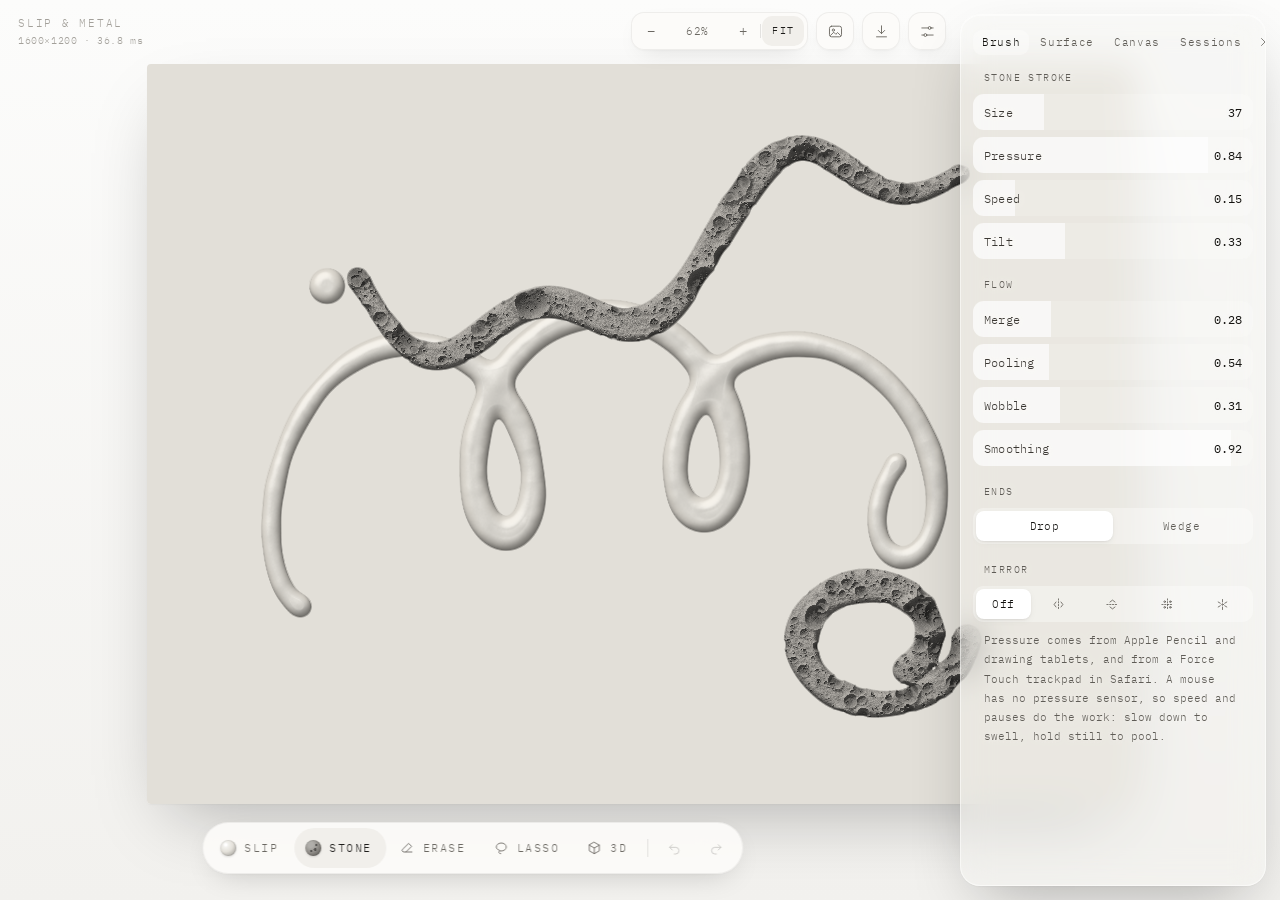
==== commit d059ddf1: "Split index.html into src/ files with a zero-dependency build The markup, CSS and the one big IIFE n" ====
--- a/index.html
+++ b/index.html
@@ -1,4 +1,5 @@
 <!doctype html>
+<!-- Built from src/ by dev/build.mjs (edit src/, then run: node dev/build.mjs) · sha256 6b946bec64587c65 -->
 <html lang="en">
 <head>
 <meta charset="utf-8">
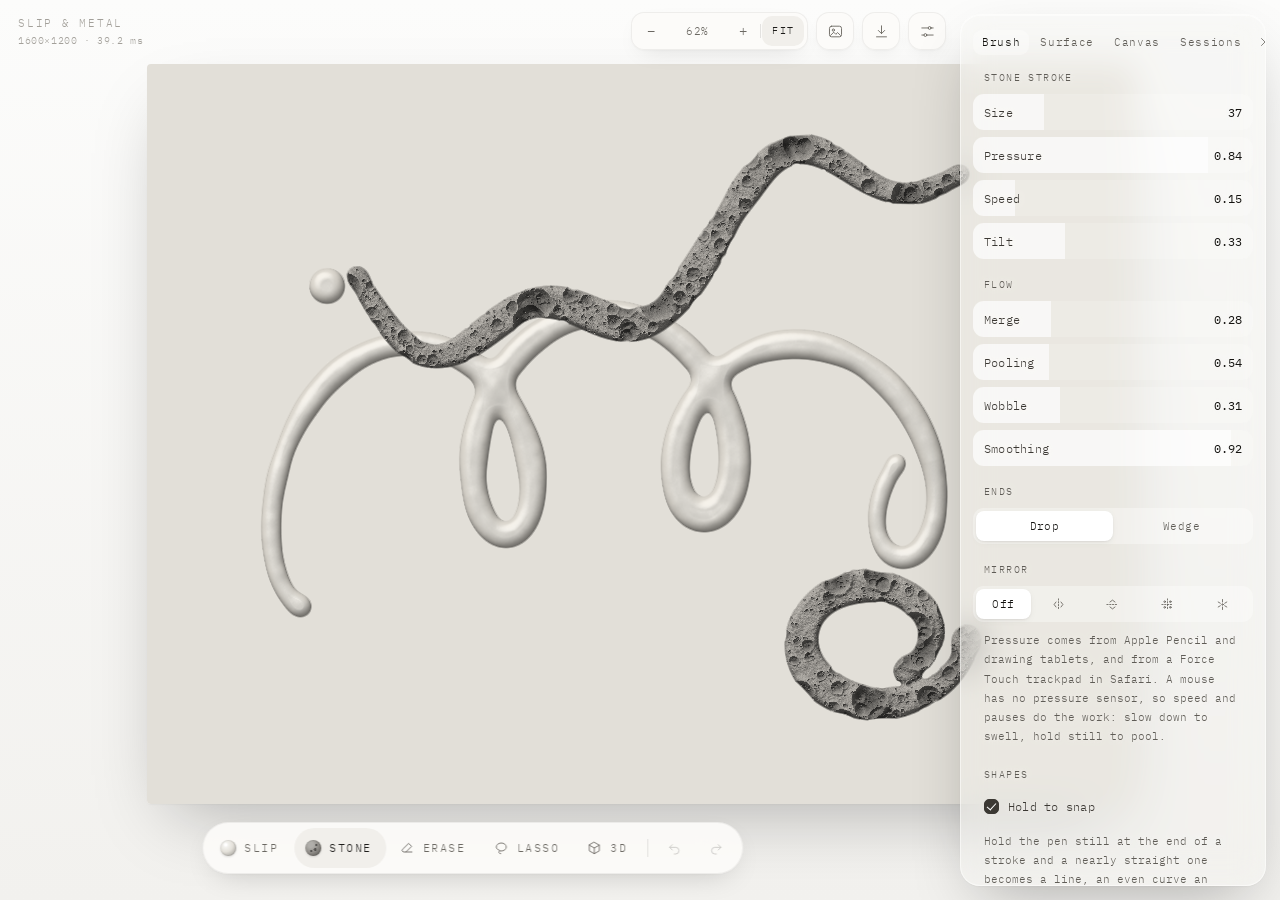
==== commit 421882c5: "Hold to snap: a still pen turns a stroke into a line, arc or circle Hold the pen still for half a se" ====
--- a/index.html
+++ b/index.html
@@ -1,5 +1,5 @@
 <!doctype html>
-<!-- Built from src/ by dev/build.mjs (edit src/, then run: node dev/build.mjs) · sha256 6b946bec64587c65 -->
+<!-- Built from src/ by dev/build.mjs (edit src/, then run: node dev/build.mjs) · sha256 667fb63c6e8a5f4c -->
 <html lang="en">
 <head>
 <meta charset="utf-8">
@@ -646,7 +646,7 @@
    state
    ════════════════════════════════════════════════════════════════════ */
 let doc = { w: 1600, h: 1200, bg: '#E2DFD8', bgImage: null, layers: [], active: null };
-const ui = { tool: 'slip', brush: 'slip', sym: 'off', eraser: 44, depth: 3, canvas3d: true, selAll: true, tab: 'brush', exp: { scale: 2, transparent: true, crop: true } };
+const ui = { tool: 'slip', brush: 'slip', sym: 'off', eraser: 44, depth: 3, canvas3d: true, selAll: true, snap: true, tab: 'brush', exp: { scale: 2, transparent: true, crop: true } };
 const lastParams = { slip: { ...DEF.slip }, metal: { ...DEF.metal }, stone: { ...DEF.stone } };
 const activeLayer = () => doc.layers.find(L => L.id === doc.active) || null;
 const layerById = id => doc.layers.find(L => L.id === id);
@@ -787,7 +787,7 @@
   const A = erase ? ERASE_A : mergeA(P.merge);
   const base = (erase ? st.size : P.size) * .5;
   const prI = erase ? .5 : P.pressure, spI = erase ? 0 : P.speed, tiI = erase ? 0 : P.tilt;
-  const smoothK = erase ? .15 : P.smooth, poolK = erase ? 0 : P.pool, vary = erase ? 0 : P.vary;
+  const smoothK = st.shape ? 0 : erase ? .15 : P.smooth, poolK = erase ? 0 : P.pool, vary = erase ? 0 : P.vary;
   const end = erase ? 'none' : P.end;
   const vref = 1.1 * W / 1600;
   const emit = emitter(out, st.sym, W, H);
@@ -857,6 +857,7 @@
   }
   const seed = st.seed || 0;
   const ns1 = 1 / (base * 3 + 10), ns2 = 1 / (base * 1.1 + 4);
+  const closed = st.shape === 'circle';
   const wl = end === 'wedge' ? Math.min(P.taper * base * 3.2, L * .5) : 0;
   let next = 0, seg = 1;
   while (next <= L) {
@@ -869,10 +870,11 @@
     r = Math.max(.05, r);
     const sg = Math.max(r * sigK, minSig);
     const sp = Math.max(.3, .7 * sg);
+    if (closed && next > 0 && next + sp * .5 > L) break;     // a circle's last stamp would sit on its first
     emit(x, y, sg, A * sp / (SQ2PI * sg), r);
     next += sp;
   }
-  if (end === 'drop') {
+  if (end === 'drop' && !closed) {
     dot(DX[0], DY[0], DR[0] * 1.04, .55);
     dot(DX[k - 1], DY[k - 1], DR[k - 1] * 1.06, .6);
   }
@@ -1478,7 +1480,13 @@
 function frame() {
   raf = 0;
   const t0 = performance.now();
-  if (drawing && !drawing.st.erase && drawing.L.params.pool > 0 && t0 - drawing.lastMove > 24) {
+  if (drawing && ui.snap && !drawing.shape && !drawing.still.tried && t0 - drawing.still.t > SNAP_HOLD) { drawing.still.tried = true; trySnap(); }
+  if (drawing && drawing.morph) {
+    const m = (t0 - drawing.morph) / SNAP_MORPH;
+    if (m >= 1) drawing.morph = 0;
+    layShape(drawing, m);
+  }
+  if (drawing && !drawing.shape && !drawing.st.erase && drawing.L.params.pool > 0 && t0 - drawing.lastMove > 24) {
     const p = drawing.st.pts, n = p.length;
     if (n) p.push(p[n - 5], p[n - 4], p[n - 3], t0 - drawing.t0, p[n - 1]);    // still pen: let the slip pool
   }
@@ -1785,7 +1793,7 @@
   if (isLab || !prefsReady) return;
   try {
     localStorage.setItem(KEY, JSON.stringify({ v: 2, cur: session ? session.id : null, last: lastParams,
-      ui: { tool: ui.tool === 'view' ? ui.brush : ui.tool, brush: ui.brush, depth: ui.depth, canvas3d: ui.canvas3d, selAll: ui.selAll, sym: ui.sym, eraser: ui.eraser, tab: ui.tab, exp: ui.exp, panel: !panel.hasAttribute('hidden-state') } }));
+      ui: { tool: ui.tool === 'view' ? ui.brush : ui.tool, brush: ui.brush, depth: ui.depth, canvas3d: ui.canvas3d, selAll: ui.selAll, snap: ui.snap, sym: ui.sym, eraser: ui.eraser, tab: ui.tab, exp: ui.exp, panel: !panel.hasAttribute('hidden-state') } }));
   } catch (e) {}
 }
 function save() {
@@ -1981,9 +1989,13 @@
   if (drawing.st.hasP) liveP = { kind: ev.pointerType === 'pen' ? 'pen' : 'force', p, tilt: ev.pointerType === 'pen' ? Math.round(90 - al * 90) : null };
 }
 function addSamples(e) {
+  const d = drawing;
+  if (d.shape) { adjustShape(e); return; }
   const list = (e.getCoalescedEvents && e.getCoalescedEvents()) || [];
   for (const ev of (list.length ? list : [e])) pushSample(ev);
-  drawing.lastMove = performance.now();
+  d.lastMove = performance.now();
+  const s = d.still;      // where the pen last came to rest, for hold to snap
+  if (Math.hypot(e.clientX - s.x, e.clientY - s.y) > SNAP_STILL) Object.assign(s, { x: e.clientX, y: e.clientY, t: d.lastMove, n: d.st.pts.length / 5, tried: false });
 }
 function startStroke(e) {
   const snap = snapshot();
@@ -1994,7 +2006,8 @@
   const hasP = e.pointerType === 'pen' || (e.pointerType === 'mouse' && (forceP >= 0 || (e.pressure > 0 && e.pressure !== .5)));
   const st = { id: uid(), seed: Math.random() * 1000, sym: ui.sym, erase, hasP, hasT: e.pointerType === 'pen', pts: [] };
   if (erase) st.size = ui.eraser;
-  drawing = { id: e.pointerId, L, st, snap, t0: e.timeStamp, lastMove: performance.now(), touch: e.pointerType === 'touch' };
+  drawing = { id: e.pointerId, L, st, snap, t0: e.timeStamp, lastMove: performance.now(), touch: e.pointerType === 'touch',
+    still: { x: e.clientX, y: e.clientY, t: performance.now(), n: 1, tried: false }, shape: null };
   addSamples(e);
   $('#empty').classList.add('off');
   request();
@@ -2010,6 +2023,122 @@
   request();
 }
 function cancelStroke() { drawing = null; request(); }
+
+/* Hold to snap (Procreate's QuickShape). Hold the pen still for a moment: a stroke that ran nearly straight
+   becomes a straight line, one that bowed evenly becomes an arc, a loop that closed on itself becomes a circle.
+   Anything else is left alone (and pools as usual). Keep the pen down to adjust it: a line's end follows the pen
+   and settles onto 45° steps of the screen when close, an arc keeps its bend as its end moves, a circle grows
+   and turns about its centre. Every sample keeps its pressure, time and tilt, placed by how far along the stroke
+   it came, so the shape still has the hand's weight in it. The hand-drawn stroke slides into the shape. */
+const SNAP_HOLD = 500, SNAP_STILL = 6, SNAP_MORPH = 180;     // ms held, screen px of allowed drift, ms to slide in
+function fitShape(X, Y, k) {
+  const n = X.length, sx = X[0], sy = Y[0], ex = X[n - 1], ey = Y[n - 1];
+  let len = 0;
+  for (let i = 1; i < n; i++) len += Math.hypot(X[i] - X[i - 1], Y[i] - Y[i - 1]);
+  if (len * k < 24) return null;
+  const D = Math.hypot(ex - sx, ey - sy);
+  if (D > len * .8) {                                   // every sample close to the chord: a line
+    const ux = (ex - sx) / D, uy = (ey - sy) / D;
+    let mx = 0, ss = 0;
+    for (let i = 0; i < n; i++) { const dv = Math.abs((X[i] - sx) * uy - (Y[i] - sy) * ux); mx = Math.max(mx, dv); ss += dv * dv; }
+    if (Math.sqrt(ss / n) < .025 * D + 1.5 / k && mx < .07 * D + 4 / k) return { kind: 'line', sx, sy, ex, ey };
+  }
+  // least-squares circle (Kåsa), centred on the samples' mean so it stays well conditioned
+  let mx = 0, my = 0;
+  for (let i = 0; i < n; i++) { mx += X[i]; my += Y[i]; }
+  mx /= n; my /= n;
+  let Suu = 0, Svv = 0, Suv = 0, Suuu = 0, Svvv = 0, Suvv = 0, Svuu = 0;
+  for (let i = 0; i < n; i++) {
+    const u = X[i] - mx, v = Y[i] - my;
+    Suu += u * u; Svv += v * v; Suv += u * v; Suuu += u * u * u; Svvv += v * v * v; Suvv += u * v * v; Svuu += v * u * u;
+  }
+  const det = Suu * Svv - Suv * Suv;
+  if (Math.abs(det) < 1e-9) return null;
+  const bu = (Suuu + Suvv) / 2, bv = (Svvv + Svuu) / 2;
+  const uc = (bu * Svv - bv * Suv) / det, vc = (bv * Suu - bu * Suv) / det;
+  const cx = mx + uc, cy = my + vc, R = Math.sqrt(uc * uc + vc * vc + (Suu + Svv) / n);
+  let rs = 0, rm = 0, th = 0;
+  for (let i = 0; i < n; i++) {
+    const e = Math.abs(Math.hypot(X[i] - cx, Y[i] - cy) - R) / R; rs += e * e; rm = Math.max(rm, e);
+    if (i) {
+      const ax = X[i - 1] - cx, ay = Y[i - 1] - cy, bx = X[i] - cx, by = Y[i] - cy;
+      th += Math.atan2(ax * by - ay * bx, ax * bx + ay * by);
+    }
+  }
+  rs = Math.sqrt(rs / n);
+  const at = Math.abs(th);
+  if (at > 1.7 * Math.PI) {                             // came round on itself: a circle
+    if (rs > .07 || rm > .18) return null;
+    return { kind: 'circle', cx, cy, r: R, a: Math.atan2(sy - cy, sx - cx), th: Math.sign(th) * 2 * Math.PI };
+  }
+  if (rs > .045 || rm > .12 || at < .2) return null;
+  return { kind: 'arc', sx, sy, ex, ey, th };
+}
+// the shape as a point at u ∈ [0, 1] along it, and its length
+function shapeGeom(sh) {
+  if (sh.kind === 'line') return { len: Math.hypot(sh.ex - sh.sx, sh.ey - sh.sy), at: u => [lerp(sh.sx, sh.ex, u), lerp(sh.sy, sh.ey, u)] };
+  let cx = sh.cx, cy = sh.cy, r = sh.r, a = sh.a;
+  if (sh.kind === 'arc') {                              // the circle through both ends that turns by th between them
+    const D = Math.hypot(sh.ex - sh.sx, sh.ey - sh.sy);
+    if (D < 1e-3) return { len: 0, at: () => [sh.sx, sh.sy] };
+    const wx = (sh.ex - sh.sx) / D, wy = (sh.ey - sh.sy) / D, h = D / (2 * Math.tan(sh.th / 2));
+    cx = (sh.sx + sh.ex) / 2 - h * wy; cy = (sh.sy + sh.ey) / 2 + h * wx;
+    r = D / (2 * Math.abs(Math.sin(sh.th / 2))); a = Math.atan2(sh.sy - cy, sh.sx - cx);
+  }
+  return { len: r * Math.abs(sh.th), at: u => [cx + r * Math.cos(a + sh.th * u), cy + r * Math.sin(a + sh.th * u)] };
+}
+// a line within 3° of a 45° step on screen lands on it (the screen, not the board: the board may be turned)
+function settleLine(sh) {
+  const dx = sh.ex - sh.sx, dy = sh.ey - sh.sy, D = Math.hypot(dx, dy), a = Math.atan2(dy, dx) + view.r;
+  const q = Math.round(a / (Math.PI / 4)) * (Math.PI / 4);
+  if (D > 0 && Math.abs(a - q) < 3 * Math.PI / 180) { sh.ex = sh.sx + D * Math.cos(q - view.r); sh.ey = sh.sy + D * Math.sin(q - view.r); }
+}
+function trySnap() {
+  const d = drawing, p = d.st.pts, n = Math.min(d.still.n, p.length / 5);
+  if (n < 4) return;
+  const X = [], Y = [];
+  for (let i = 0; i < n; i++) { X.push(p[i * 5]); Y.push(p[i * 5 + 1]); }
+  const sh = fitShape(X, Y, cssW * view.z / doc.w);
+  if (!sh) return;
+  if (sh.kind === 'line') settleLine(sh);
+  const U = [0];
+  for (let i = 1; i < n; i++) U.push(U[i - 1] + Math.hypot(X[i] - X[i - 1], Y[i] - Y[i - 1]));
+  const L = U[n - 1];
+  d.src = { U: U.map(u => u / L), X, Y, pts: p.slice(0, n * 5) };       // the hold's samples are dropped: no pool at the end
+  d.shape = sh; d.base = { ...sh }; d.pen0 = screenToDoc(d.still.x, d.still.y);
+  d.morph = performance.now();
+  d.st.shape = sh.kind;
+  layShape(d, 0);
+  toast({ line: 'Line', arc: 'Arc', circle: 'Circle' }[sh.kind]);
+}
+// rebuild the stroke's samples along the shape; m < 1 is part way from the hand-drawn path into it
+function layShape(d, m) {
+  const g = shapeGeom(d.shape), s = d.src, N = clamp(Math.ceil(g.len / 5), 8, 4000), out = [];
+  const ease = 1 - Math.pow(1 - clamp(m, 0, 1), 4);
+  let j = 0;
+  for (let i = 0; i < N; i++) {
+    const u = i / (N - 1);
+    while (j < s.U.length - 2 && s.U[j + 1] < u) j++;
+    const u0 = s.U[j], u1 = s.U[j + 1], f = u1 > u0 ? clamp((u - u0) / (u1 - u0), 0, 1) : 0, o = j * 5;
+    let [x, y] = g.at(u);
+    if (ease < 1) { x = lerp(lerp(s.X[j], s.X[j + 1], f), x, ease); y = lerp(lerp(s.Y[j], s.Y[j + 1], f), y, ease); }
+    out.push(x, y, lerp(s.pts[o + 2], s.pts[o + 7], f), lerp(s.pts[o + 3], s.pts[o + 8], f), lerp(s.pts[o + 4], s.pts[o + 9], f));
+  }
+  d.st.pts = out;
+}
+// pen still down after the snap: reshape from where the pen went since
+function adjustShape(e) {
+  const d = drawing, b = d.base, sh = d.shape, [x, y] = screenToDoc(e.clientX, e.clientY);
+  if (sh.kind === 'circle') {
+    const r0 = Math.hypot(d.pen0[0] - b.cx, d.pen0[1] - b.cy), r1 = Math.hypot(x - b.cx, y - b.cy);
+    sh.r = b.r * r1 / Math.max(r0, 1e-3);
+    sh.a = b.a + Math.atan2(y - b.cy, x - b.cx) - Math.atan2(d.pen0[1] - b.cy, d.pen0[0] - b.cx);
+  } else {
+    sh.ex = b.ex + x - d.pen0[0]; sh.ey = b.ey + y - d.pen0[1];
+    if (sh.kind === 'line') settleLine(sh);
+  }
+  if (!d.morph) layShape(d, 1);
+}
 
 /* Two-finger tap undoes, three-finger tap redoes, in 2D and 3D alike. The fingers of a tap never land or lift
    quite together: it counts every finger that came down during the tap (not just the most held at once), and
@@ -2534,7 +2663,10 @@
     bp.append(sec('Mirror'),
       seg(Object.keys(SYM_ICONS).map(k => [k, SYM_ICONS[k], { off: 'No mirror', x: 'Left / right', y: 'Top / bottom', xy: 'Four quarters', r6: 'Six-way radial' }[k]]),
         () => ui.sym, v => { ui.sym = v; updateGuides(); save(); }),
-      hint('Pressure comes from Apple Pencil and drawing tablets, and from a Force Touch trackpad in Safari. A mouse has no pressure sensor, so speed and pauses do the work: slow down to swell, hold still to pool.'));
+      hint('Pressure comes from Apple Pencil and drawing tablets, and from a Force Touch trackpad in Safari. A mouse has no pressure sensor, so speed and pauses do the work: slow down to swell, hold still to pool.'),
+      sec('Shapes'),
+      toggleRow('Hold to snap', () => ui.snap, v => ui.snap = v),
+      hint('Hold the pen still at the end of a stroke and a nearly straight one becomes a line, an even curve an arc, a closed loop a circle. Keep holding and move to adjust it. Strokes that are neither still pool.'));
 
   }
   // Surface
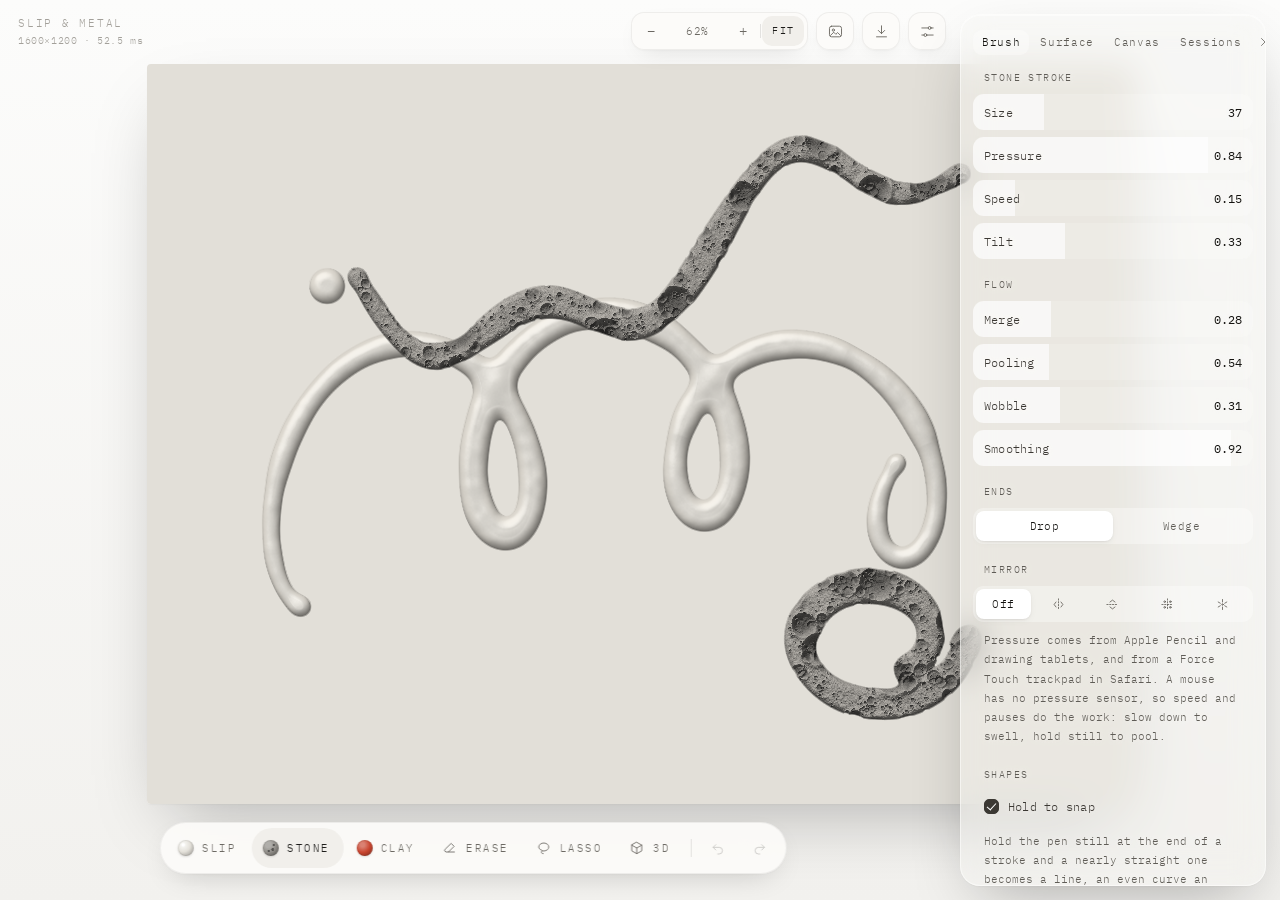
==== commit 29050427: "Clay brush and a light for the whole board: real shadows on paper Clay is round all the way over and" ====
--- a/index.html
+++ b/index.html
@@ -1,5 +1,5 @@
 <!doctype html>
-<!-- Built from src/ by dev/build.mjs (edit src/, then run: node dev/build.mjs) · sha256 667fb63c6e8a5f4c -->
+<!-- Built from src/ by dev/build.mjs (edit src/, then run: node dev/build.mjs) · sha256 e539985154d3d8f5 -->
 <html lang="en">
 <head>
 <meta charset="utf-8">
@@ -497,6 +497,7 @@
       <i class="thumb"></i>
       <button data-tool="slip" title="Slip (B)"><span class="ball" id="ballSlip"></span>Slip</button>
       <button data-tool="stone" title="Stone (B)"><span class="ball" id="ballStone"></span>Stone</button>
+      <button data-tool="clay" title="Clay (B)"><span class="ball" id="ballClay"></span>Clay</button>
       <button data-tool="erase" title="Eraser (E)">
         <svg class="i" viewBox="0 0 24 24"><path d="M14.5 5.5l4 4-8.5 8.5H6l-1.5-1.5a1.5 1.5 0 010-2.1z"/><path d="M10 18h9"/></svg>Erase
       </button>
@@ -616,6 +617,16 @@
   { name: 'Basalt',    color: '#3C3B3A', pits: .26, facets: .65, grit: .85, scale: 1.1, relief: 1.18, gloss: .05, shine: 1.06 },
   { name: 'Meteorite', color: '#2A2725', pits: .7,  facets: .35, grit: .3,  scale: 1.2, relief: 1,   gloss: .6,  shine: 1 },
 ];
+// modelling clay after the plasticine reliefs: one colour, matte to waxy, lit by the board's light
+const CLAY_PRESETS = [
+  { name: 'Coral',      color: '#C9452F', gloss: .35, grain: .3,  glow: .6 },
+  { name: 'Bone',       color: '#E6E1D6', gloss: .3,  grain: .25, glow: .35 },
+  { name: 'Ochre',      color: '#D49A3E', gloss: .5,  grain: .25, glow: .55 },
+  { name: 'Periwinkle', color: '#94A8DB', gloss: .25, grain: .2,  glow: .3 },
+  { name: 'Cocoa',      color: '#6B3B27', gloss: .55, grain: .3,  glow: .3 },
+  { name: 'Iris',       color: '#4A4DA6', gloss: .4,  grain: .25, glow: .4 },
+  { name: 'Moss',       color: '#7D8D4B', gloss: .3,  grain: .35, glow: .4 },
+];
 const DEF = {
   slip: {
     size: 37, pressure: .84, speed: .15, tilt: .33, vary: .31, merge: .28, pool: .54, smooth: .92, end: 'drop', taper: 1.2,
@@ -631,13 +642,22 @@
     color: '#8E8B86', pits: .85, facets: 0, grit: .75, scale: 1, relief: 1, gloss: .06, shine: .6,
     vol: 1.75, edge: 11, light: 120, shadow: 0, preset: 'Comet Pit',
   },
+  // Edge past any radius keeps every stroke round all the way over: a rolled snake of clay, never a puddle
+  clay: {
+    size: 30, pressure: .7, speed: .1, tilt: .2, vary: .22, merge: .18, pool: .3, smooth: .92, end: 'drop', taper: 1.2,
+    color: '#C9452F', gloss: .35, shine: 1, grain: .3, glow: .6, vol: 1, edge: 160, light: 135, shadow: 0, preset: 'Coral',
+  },
 };
 const GEOM = new Set(['size', 'pressure', 'speed', 'tilt', 'vary', 'merge', 'pool', 'smooth', 'end', 'taper']);
-const BRUSHES = ['slip', 'metal', 'stone'];
-const TOOLS = ['slip', 'stone'];      // brushes offered in the pill; Metal is retired until a better one, but old Metal layers still render
-const NAMES = { slip: 'Slip', metal: 'Metal', stone: 'Stone' };
-const PRESETS = { slip: SLIP_PRESETS, metal: METAL_PRESETS, stone: STONE_PRESETS };
-const BGS = [['Paper', '#F4F2EE'], ['Stone', '#E2DFD8'], ['Sand', '#CDBFAD'], ['Slate', '#6F747B'], ['Ink', '#161616'], ['Clear', 'none']];
+const BRUSHES = ['slip', 'metal', 'stone', 'clay'];
+const TOOLS = ['slip', 'stone', 'clay'];      // brushes offered in the pill; Metal is retired until a better one, but old Metal layers still render
+const NAMES = { slip: 'Slip', metal: 'Metal', stone: 'Stone', clay: 'Clay' };
+const PRESETS = { slip: SLIP_PRESETS, metal: METAL_PRESETS, stone: STONE_PRESETS, clay: CLAY_PRESETS };
+const BGS = [['Paper', '#F4F2EE'], ['Stone', '#E2DFD8'], ['Sand', '#CDBFAD'], ['Sage', '#7F9A7E'], ['Slate', '#6F747B'], ['Ink', '#161616'], ['Clear', 'none']];
+/* The board's light (see 32-scene-light.js), kept with the drawing. New drawings get real shadows on paper;
+   drawings from before scene light keep the look they were made with until it's turned on. */
+const LIGHT_DEF = { shadows: true, angle: 135, height: 38, soft: .45, fill: .32, shade: 1, paper: 'paper' };
+const LIGHT_OLD = { ...LIGHT_DEF, shadows: false, paper: 'plain' };
 const BOARDS = [['4:3', 1600, 1200], ['1:1', 1400, 1400], ['3:4', 1200, 1600], ['16:9', 1920, 1080], ['9:16', 1080, 1920]];
 const mergeA = m => lerp(4.5, 1.32, clamp(m, 0, 1));    // field peak / threshold. Lower peak = longer tails = more fusing
 const ERASE_A = 2.2;
@@ -645,9 +665,9 @@
 /* ════════════════════════════════════════════════════════════════════
    state
    ════════════════════════════════════════════════════════════════════ */
-let doc = { w: 1600, h: 1200, bg: '#E2DFD8', bgImage: null, layers: [], active: null };
-const ui = { tool: 'slip', brush: 'slip', sym: 'off', eraser: 44, depth: 3, canvas3d: true, selAll: true, snap: true, tab: 'brush', exp: { scale: 2, transparent: true, crop: true } };
-const lastParams = { slip: { ...DEF.slip }, metal: { ...DEF.metal }, stone: { ...DEF.stone } };
+let doc = { w: 1600, h: 1200, bg: '#E2DFD8', bgImage: null, light: { ...LIGHT_OLD }, layers: [], active: null };
+const ui = { tool: 'slip', brush: 'slip', sym: 'off', eraser: 44, depth: 3, canvas3d: true, selAll: true, snap: true, previewShadows: true, tab: 'brush', exp: { scale: 2, transparent: true, crop: true } };
+const lastParams = { slip: { ...DEF.slip }, metal: { ...DEF.metal }, stone: { ...DEF.stone }, clay: { ...DEF.clay } };
 const activeLayer = () => doc.layers.find(L => L.id === doc.active) || null;
 const layerById = id => doc.layers.find(L => L.id === id);
 const brushTool = () => ui.tool !== 'erase' && ui.tool !== 'view' && ui.tool !== 'lasso';
@@ -674,7 +694,7 @@
 gl.getExtension('EXT_float_blend');
 
 // GLSL lives in js/shaders.js
-const { VS_FULL, VS_STAMP, FS_STAMP, FS_COPY, FS_ERASE, FS_BG, GL_H, fsComp, VS_MESH, FS_HGT, VS_SLAB, FS_SLAB } = window.SM_SHADERS;
+const { VS_FULL, VS_STAMP, FS_STAMP, FS_COPY, FS_ERASE, FS_BG, FS_SCENE, FS_LIGHT, GL_H, fsComp, VS_MESH, FS_HGT, VS_SLAB, FS_SLAB } = window.SM_SHADERS;
 
 function compile(type, src) {
   const s = gl.createShader(type); gl.shaderSource(s, src); gl.compileShader(s);
@@ -699,6 +719,8 @@
   mesh: program(VS_MESH, fsComp(true)),
   hgt: program(VS_FULL, FS_HGT),
   slab: program(VS_SLAB, FS_SLAB),
+  scene: program(VS_FULL, FS_SCENE),
+  light: program(VS_FULL, FS_LIGHT),
 };
 
 // stamp geometry: one quad, instanced per stamp
@@ -739,7 +761,8 @@
   freeTarget(t);
 }
 function freeTarget(t) { if (!t) return; gl.deleteTexture(t.tex); gl.deleteFramebuffer(t.fb); }
-function swapTarget(a, b) { [a.tex, b.tex] = [b.tex, a.tex]; [a.fb, b.fb] = [b.fb, a.fb]; }
+function swapTarget(a, b) { [a.tex, b.tex] = [b.tex, a.tex]; [a.fb, b.fb] = [b.fb, a.fb]; fieldGen++; }
+let fieldGen = 0;      // counts writes to any height field, so the scene light knows when to look again
 function clearTarget(t) { gl.bindFramebuffer(gl.FRAMEBUFFER, t.fb); gl.viewport(0, 0, t.w, t.h); gl.clearColor(0, 0, 0, 0); gl.clear(gl.COLOR_BUFFER_BIT); }
 function bindTex(unit, tex) { gl.activeTexture(gl.TEXTURE0 + unit); gl.bindTexture(gl.TEXTURE_2D, tex); }
 function fullscreen(prog, target, setup) {
@@ -889,6 +912,7 @@
 let needsDraw = true;
 
 function drawStamps(target, buf, minSig) {
+  fieldGen++;
   if (!buf.n) return;
   gl.bindFramebuffer(gl.FRAMEBUFFER, target.fb);
   gl.viewport(0, 0, target.w, target.h);
@@ -909,10 +933,12 @@
   fullscreen(PR.copy, dst, u => { bindTex(0, src.tex); gl.uniform1i(u.uSrc, 0); });
 }
 function eraseInto(src, eTarget, dst) {
+  fieldGen++;
   gl.disable(gl.BLEND);
   fullscreen(PR.erase, dst, u => { bindTex(0, src.tex); bindTex(1, eTarget.tex); gl.uniform1i(u.uSrc, 0); gl.uniform1i(u.uE, 1); gl.uniform1f(u.uInv, 1 / FIELD.scale); });
 }
 function addInto(src, dst) {
+  fieldGen++;
   gl.enable(gl.BLEND); gl.blendEquation(gl.FUNC_ADD); gl.blendFunc(gl.ONE, gl.ONE);
   fullscreen(PR.copy, dst, u => { bindTex(0, src.tex); gl.uniform1i(u.uSrc, 0); });
   gl.disable(gl.BLEND);
@@ -1099,20 +1125,24 @@
   gl.texParameteri(gl.TEXTURE_2D, gl.TEXTURE_WRAP_S, gl.CLAMP_TO_EDGE);
   gl.texParameteri(gl.TEXTURE_2D, gl.TEXTURE_WRAP_T, gl.CLAMP_TO_EDGE);
 }
+// the ground: the backdrop (colour or image) on its paper, lit by the scene. A transparent or clear board
+// keeps only the shade, as darkness, so shadows still fall on whatever it's placed over.
 function drawBg(target, transparent) {
   gl.bindFramebuffer(gl.FRAMEBUFFER, target ? target.fb : null);
   gl.viewport(0, 0, target ? target.w : canvas.width, target ? target.h : canvas.height);
   gl.disable(gl.BLEND);
   gl.clearColor(0, 0, 0, 0); gl.clear(gl.COLOR_BUFFER_BIT);
-  if (transparent) return;
+  const lit = SCN.mode === 1, clear = transparent || (!doc.bgImage && doc.bg === 'none');
+  if (clear && !lit) return;
   ensureImgTex();
-  if (!doc.bgImage && doc.bg === 'none') return;
   fullscreen(PR.bg, target, u => {
     gl.uniform4f(u.uView, ...(target ? WHOLE : closeup.uv));
-    const c = doc.bg === 'none' ? [1, 1, 1] : hexRgb(doc.bg);
-    gl.uniform3f(u.uBg, c[0], c[1], c[2]);
+    gl.uniform3f(u.uBg, ...bgSrgb());
     gl.uniform1i(u.uImg, doc.bgImage ? 1 : 0);
     bindTex(0, imgTex); gl.uniform1i(u.uTex, 0);
+    gl.uniform2f(u.uDoc, doc.w, doc.h); gl.uniform1f(u.uSeed, 1);
+    gl.uniform1i(u.uPaper, clear ? 0 : PAPER[doc.light.paper] || 0); gl.uniform1i(u.uClear, clear ? 1 : 0);
+    sceneUniforms(u);
   });
 }
 function lightDir(deg, el = .66) {
@@ -1138,10 +1168,13 @@
   hUniforms(u, L, tex);
   gl.uniform2f(u.uRes, tw, th); gl.uniform2f(u.uDoc, doc.w, doc.h);
   gl.uniform1f(u.uVol, P.vol);
-  const metal = L.brush === 'metal', stone = L.brush === 'stone';
+  const metal = L.brush === 'metal', stone = L.brush === 'stone', clay = L.brush === 'clay', scene = doc.light.shadows;
   gl.uniform1f(u.uSky, P.sky ?? .3); gl.uniform1f(u.uRim, P.rim ?? .85);
-  const Ld = lightDir(P.light, metal ? .44 : stone ? .6 : .66); gl.uniform3f(u.uL, Ld[0], Ld[1], Ld[2]);
-  gl.uniform1i(u.uBrush, metal ? 1 : stone ? 2 : 0);
+  // clay is lit by the scene's light; the others keep the height their material was tuned for, and turn
+  // with the scene's light once it casts shadows
+  const Ld = clay ? lightOf().dir : lightDir(scene ? doc.light.angle : P.light, metal ? .44 : stone ? .6 : .66);
+  gl.uniform3f(u.uL, Ld[0], Ld[1], Ld[2]);
+  gl.uniform1i(u.uBrush, metal ? 1 : stone ? 2 : clay ? 3 : 0);
   gl.uniform1f(u.uPits, stone ? P.pits : 0); gl.uniform1f(u.uFacets, stone ? P.facets : 0);
   gl.uniform1f(u.uDScale, P.scale ?? 1); gl.uniform1f(u.uRelief, P.relief ?? 1);
   const c0 = lin(hexRgb(metal ? P.c0 : P.color)), c1 = metal ? lin(hexRgb(P.c1)) : [0, 0, 0], c2 = metal ? lin(hexRgb(P.c2)) : [0, 0, 0];
@@ -1149,11 +1182,13 @@
   gl.uniform1f(u.uGloss, P.gloss ?? 0); gl.uniform1f(u.uShine, P.shine ?? 1); gl.uniform1f(u.uBreak, P.brk ?? 0);
   gl.uniform1f(u.uSpeckle, P.speckle ?? 0); gl.uniform1f(u.uGrain, (stone ? P.grit : P.grain) ?? 0); gl.uniform1f(u.uRough, P.rough ?? 0);
   gl.uniform1f(u.uContrast, P.contrast ?? 1); gl.uniform1f(u.uIri, P.iri ?? 0);
-  gl.uniform1f(u.uShadow, P.shadow); gl.uniform1f(u.uShadowDist, (P.size * .24 + 3) * P.vol);
-  gl.uniform1f(u.uSeed, L.seed || 0);
+  gl.uniform1f(u.uShadow, scene ? 0 : P.shadow); gl.uniform1f(u.uShadowDist, (P.size * .24 + 3) * P.vol);
+  gl.uniform1f(u.uSeed, L.seed || 0); gl.uniform1f(u.uGlow, P.glow ?? 0);
+  sceneUniforms(u, L);
   return Ld;
 }
 function compositeScreen() {
+  SCN = { S: SC, mode: updateScene() ? 1 : 0, li: lightOf() };
   drawBg(null, false);
   for (const L of doc.layers) {
     if (!L.visible) continue;
@@ -1162,6 +1197,156 @@
   }
 }
 
+/* ════════════════════════════════════════════════════════════════════
+   scene light: one key light for the board, real shadows, occlusion, bounce
+   ════════════════════════════════════════════════════════════════════ */
+/* The board is lit like a photograph of clay on paper: a soft key light (Direction, Height, Softness), the sky
+   (Fill), and light bounced off whatever stands nearby. Three buffers at half the field's resolution hold what
+   one layer can't know alone (FS_SCENE and FS_LIGHT in js/shaders.js): every layer's height summed, the colours
+   of what's there over the backdrop, and the light that gets through. On screen they're rebuilt only when a
+   height field, a layer's form or colour, the backdrop or the light changes, so panning and zooming cost
+   nothing extra. Export builds its own at export resolution. Clay is shaded by this light alone; the other
+   materials keep their own shading and are only darkened where the scene blocks it. */
+const SC = { w: 0, h: 0, hT: null, aT: null, lb: null, ok: true, sig: '' };
+// what the drawing in progress reads: the scene buffers, how to use them (0 none, 1 shadow + occlusion,
+// 2 occlusion only, for the 3D view) and the light
+let SCN = { S: null, mode: 0, li: null };
+const PAPER = { plain: 0, paper: 1, folded: 2 };
+const withLight = d => { d.light = { ...LIGHT_OLD, ...(d.light || {}) }; return d; };
+
+const imgIds = new WeakMap(); let imgSeq = 0;
+const imgId = c => { if (!c) return 0; let i = imgIds.get(c); if (!i) { i = ++imgSeq; imgIds.set(c, i); } return i; };
+const bgSrgb = () => doc.bg === 'none' ? [1, 1, 1] : hexRgb(doc.bg);
+const albedoOf = L => lin(hexRgb(L.brush === 'metal' ? L.params.c1 : L.params.color));
+
+function lightOf(d = doc) {
+  const Lt = d.light || LIGHT_OLD;
+  const dir = lightDir(Lt.angle, Lt.height * Math.PI / 180);
+  const key = [1, .972, .935].map(v => v * (1.1 - .45 * Lt.fill));      // a warm key, a cooler sky
+  const sky = [.93, .96, 1].map(v => v * (.16 + .92 * Lt.fill));
+  return { Lt, dir, key, sky, open: key.map((v, i) => v * dir[2] + sky[i]), soft: Math.tan((1.5 + 22 * Lt.soft) * Math.PI / 180) };
+}
+
+// a mipmapped render target: blurred heights and colours are then one textureLod away
+function mipTarget(w, hgt, internal) {
+  const tex = gl.createTexture();
+  gl.activeTexture(gl.TEXTURE7); gl.bindTexture(gl.TEXTURE_2D, tex);
+  gl.texStorage2D(gl.TEXTURE_2D, Math.floor(Math.log2(Math.max(w, hgt))) + 1, internal, w, hgt);
+  gl.texParameteri(gl.TEXTURE_2D, gl.TEXTURE_MIN_FILTER, gl.LINEAR_MIPMAP_LINEAR);
+  gl.texParameteri(gl.TEXTURE_2D, gl.TEXTURE_MAG_FILTER, gl.LINEAR);
+  gl.texParameteri(gl.TEXTURE_2D, gl.TEXTURE_WRAP_S, gl.CLAMP_TO_EDGE);
+  gl.texParameteri(gl.TEXTURE_2D, gl.TEXTURE_WRAP_T, gl.CLAMP_TO_EDGE);
+  const fb = gl.createFramebuffer();
+  gl.bindFramebuffer(gl.FRAMEBUFFER, fb);
+  gl.framebufferTexture2D(gl.FRAMEBUFFER, gl.COLOR_ATTACHMENT0, gl.TEXTURE_2D, tex, 0);
+  const ok = gl.checkFramebufferStatus(gl.FRAMEBUFFER) === gl.FRAMEBUFFER_COMPLETE;
+  gl.bindFramebuffer(gl.FRAMEBUFFER, null);
+  return { tex, fb, w, h: hgt, ok };
+}
+function sceneTargets(S, w, hgt) {
+  if (S.hT && S.w === w && S.h === hgt) return S;
+  freeScene(S);
+  S.w = w; S.h = hgt;
+  S.hT = mipTarget(w, hgt, gl.RGBA16F); S.aT = mipTarget(w, hgt, gl.RGBA8); S.lb = makeTarget(w, hgt, FIELD);
+  S.ok = FIELD.scale === 1 && S.hT.ok && S.aT.ok && S.lb.ok;      // no float targets, no scene light
+  return S;
+}
+function freeScene(S) { [S.hT, S.aT, S.lb, ...(S.base || [])].forEach(freeTarget); S.hT = S.aT = S.lb = null; S.base = []; S.w = S.h = 0; }
+
+/* Building: begin (clear the heights, lay the backdrop), add each visible layer bottom to top, end (blur,
+   then the light). Split so export can build each layer's field just before adding it. Units 0 and 1 are
+   re-bound on every pass, so no sampler can still hold the target being drawn into. */
+function sceneBegin(S, n) {
+  // what each layer stands on, four layers to a target (one channel each), so stacked strokes know their height
+  S.base = S.base || [];
+  while (S.base.length < Math.ceil(n / 4)) S.base.push(makeTarget(S.w, S.h, FIELD));
+  S.baseOf = new Map();
+  gl.disable(gl.BLEND);
+  gl.bindFramebuffer(gl.FRAMEBUFFER, S.hT.fb); gl.viewport(0, 0, S.w, S.h);
+  gl.clearColor(0, 0, 0, 0); gl.clear(gl.COLOR_BUFFER_BIT);
+  ensureImgTex();
+  fullscreen(PR.scene, S.aT, u => {
+    bindTex(0, null); bindTex(1, doc.bgImage ? imgTex : null); bindTex(2, null);
+    gl.uniform1i(u.uField, 0); gl.uniform1i(u.uTex, 1); gl.uniform1i(u.uBase, 2); gl.uniform1i(u.uMode, 2);
+    gl.uniform3f(u.uCol, ...bgSrgb()); gl.uniform1i(u.uImg, doc.bgImage ? 1 : 0);
+  });
+}
+function sceneAdd(S, L, tex, k) {
+  // what it stands on: the heights so far, blurred over about its radius, into its channel of a base target
+  const bt = S.base[k >> 2], c = k & 3, ch = [0, 1, 2, 3].map(i => i === c ? 1 : 0);
+  if (k) { gl.activeTexture(gl.TEXTURE7); gl.bindTexture(gl.TEXTURE_2D, S.hT.tex); gl.generateMipmap(gl.TEXTURE_2D); gl.bindTexture(gl.TEXTURE_2D, null); }
+  gl.disable(gl.BLEND); gl.colorMask(c === 0, c === 1, c === 2, c === 3);
+  fullscreen(PR.scene, bt, u => {
+    bindTex(0, null); bindTex(1, S.hT.tex); bindTex(2, null);
+    gl.uniform1i(u.uField, 0); gl.uniform1i(u.uTex, 1); gl.uniform1i(u.uBase, 2); gl.uniform1i(u.uMode, 3);
+    gl.uniform1f(u.uLod, k ? Math.max(0, Math.log2(L.params.size * .9 * L.params.vol / (doc.w / S.w))) : 0);
+  });
+  gl.colorMask(true, true, true, true);
+  S.baseOf.set(L.id, [bt, c]);
+  // its surface, laid over the heights so far
+  gl.enable(gl.BLEND); gl.blendEquation(gl.FUNC_ADD);
+  gl.blendFunc(gl.ONE, gl.ONE_MINUS_SRC_ALPHA);
+  fullscreen(PR.scene, S.hT, u => {
+    hUniforms(u, L, tex); bindTex(1, null); bindTex(2, bt.tex);
+    gl.uniform1i(u.uTex, 1); gl.uniform1i(u.uBase, 2); gl.uniform4f(u.uBaseCh, ...ch); gl.uniform1i(u.uMode, 0);
+    gl.uniform1f(u.uK, L.params.vol); gl.uniform1f(u.uLift, L.brush === 'clay' ? 1 : 0);
+  });
+  fullscreen(PR.scene, S.aT, u => { hUniforms(u, L, tex); bindTex(1, null); bindTex(2, null); gl.uniform1i(u.uTex, 1); gl.uniform1i(u.uBase, 2); gl.uniform1i(u.uMode, 1); gl.uniform3f(u.uCol, ...albedoOf(L)); });
+  gl.disable(gl.BLEND);
+}
+function sceneEnd(S, layers, li, steps) {
+  gl.activeTexture(gl.TEXTURE7);
+  for (const t of [S.hT, S.aT]) { gl.bindTexture(gl.TEXTURE_2D, t.tex); gl.generateMipmap(gl.TEXTURE_2D); }
+  gl.bindTexture(gl.TEXTURE_2D, null);
+  // how far a shadow can fall: the tallest likely stack over the tangent of the light's height
+  let hmax = 0;
+  for (const L of layers) { const P = L.params; hmax = Math.max(hmax, Math.min(P.size * .85 * (1 + P.pool * .6), (P.edge ?? 40) * 1.5) * P.vol * (L.brush === 'clay' ? 2 : 1)); }
+  S.reach = clamp(hmax * 1.4 / Math.tan(li.Lt.height * Math.PI / 180), 24, 900); S.steps = steps;
+  fullscreen(PR.light, S.lb, u => { gl.uniform2f(u.uDoc, doc.w, doc.h); marchUniforms(u, S, li, 6); });
+}
+
+// the screen's scene, rebuilt when what it depends on changed; false when there's no scene light to read
+const SHADOW_STEPS = 40, SHADOW_STEPS_LIVE = 24;
+function updateScene() {
+  if (!doc.light.shadows || !SC.ok) return false;
+  sceneTargets(SC, Math.max(1, Math.ceil(T.w / 2)), Math.max(1, Math.ceil(T.h / 2)));
+  if (!SC.ok) { freeScene(SC); SC.ok = false; return false; }
+  const Lt = doc.light, steps = ui.previewShadows ? (drawing ? SHADOW_STEPS_LIVE : SHADOW_STEPS) : 0;
+  const layers = doc.layers.filter(L => L.visible);
+  const sig = [fieldGen, SC.w, SC.h, doc.bg, imgId(doc.bgImage), Lt.angle, Lt.height, Lt.soft, steps, drawing ? drawing.L.id : '',
+    ...layers.map(L => `${L.id}:${L.params.vol}:${L.params.merge}:${L.params.edge}:${L.params.color || L.params.c1}`)].join('|');
+  if (sig === SC.sig) return true;
+  SC.sig = sig;
+  const li = lightOf();
+  sceneBegin(SC, layers.length);
+  layers.forEach((L, k) => sceneAdd(SC, L, drawing && drawing.L === L ? T.live.tex : layerTarget(L).tex, k));
+  sceneEnd(SC, layers, li, steps);
+  return true;
+}
+// what a shadow march needs (SCENE_GLSL), with the heights on texture unit `unit`
+function marchUniforms(u, S, li, unit) {
+  bindTex(unit, S.hT.tex); gl.uniform1i(u.uSH, unit);
+  gl.uniform1f(u.uTexDoc, doc.w / S.w); gl.uniform3f(u.uSL, ...li.dir);
+  gl.uniform1f(u.uSoft, li.soft); gl.uniform1f(u.uReach, S.reach); gl.uniform1i(u.uSteps, S.steps);
+  gl.uniform2f(u.uLBTexel, 1 / S.w, 1 / S.h);
+}
+// the scene uniforms every receiver (ground, layers, the 3D mesh) shares
+function sceneUniforms(u, L) {
+  const { S, mode } = SCN, li = SCN.li || lightOf();
+  const base = mode && L && S.baseOf && S.baseOf.get(L.id);
+  bindTex(3, base ? base[0].tex : null); gl.uniform1i(u.uBase, 3);
+  gl.uniform4f(u.uBaseCh, ...[0, 1, 2, 3].map(i => base && base[1] === i ? 1 : 0));
+  gl.uniform1i(u.uLit, mode);
+  if (mode) marchUniforms(u, S, li, 6); else { bindTex(6, null); gl.uniform1i(u.uSH, 6); }
+  bindTex(4, mode ? S.lb.tex : null); gl.uniform1i(u.uLB, 4);
+  bindTex(5, mode ? S.aT.tex : null); gl.uniform1i(u.uSA, 5);
+  gl.uniform3f(u.uKeyC, ...li.key); gl.uniform3f(u.uSkyC, ...li.sky); gl.uniform3f(u.uOpenC, ...li.open);
+  gl.uniform3f(u.uBgC, ...lin(bgSrgb())); gl.uniform3f(u.uSL, ...li.dir);
+  gl.uniform1f(u.uShade, li.Lt.shade ?? 1);
+  // what's around, for bounce: blurred over ~14 doc px of the scene (and twice that seen from the paper)
+  const texDoc = S ? doc.w / S.w : 2;
+  gl.uniform1f(u.uEnvLod, Math.max(0, Math.log2(14 / texDoc))); gl.uniform1f(u.uBleedLod, Math.max(0, Math.log2(22 / texDoc)));
+}
 /* ════════════════════════════════════════════════════════════════════
    3D view: the height field as a relief you can turn
    ════════════════════════════════════════════════════════════════════ */
@@ -1496,6 +1681,7 @@
   const moving = three.on && step3D(t0);       // may finish leaving 3D, so check again before drawing
   if (three.on) {
     const busy = moving || t0 - three.touched < 140;
+    SCN = { S: SC, mode: updateScene() ? 2 : 0, li: lightOf() };    // occlusion only: the room's light turns with the view
     render3D(null, busy ? .6 : 1);
     clearTimeout(three.settle);
     if (busy && !moving) three.settle = setTimeout(request, 160);   // the sharp frame once hands come off
@@ -1690,7 +1876,7 @@
    ════════════════════════════════════════════════════════════════════ */
 const hist = { undo: [], redo: [] };
 const cloneLayers = ls => ls.map(L => ({ ...L, params: { ...L.params }, strokes: L.strokes.slice(), ops: (L.ops || []).map(o => ({ ...o })) }));
-const snapshot = () => ({ w: doc.w, h: doc.h, bg: doc.bg, bgImage: doc.bgImage, active: doc.active, layers: cloneLayers(doc.layers) });
+const snapshot = () => ({ w: doc.w, h: doc.h, bg: doc.bg, bgImage: doc.bgImage, light: { ...doc.light }, active: doc.active, layers: cloneLayers(doc.layers) });
 function commit(snap) {
   hist.undo.push(snap); if (hist.undo.length > 150) hist.undo.shift();
   hist.redo.length = 0; updUndo(); docDirty = true; save();
@@ -1703,7 +1889,7 @@
 function restore(s) {
   dropSel();
   const sized = s.w !== doc.w || s.h !== doc.h;
-  doc = { w: s.w, h: s.h, bg: s.bg, bgImage: s.bgImage, active: s.active, layers: cloneLayers(s.layers) };
+  doc = withLight({ w: s.w, h: s.h, bg: s.bg, bgImage: s.bgImage, light: s.light, active: s.active, layers: cloneLayers(s.layers) });
   gcTargets();
   for (const L of doc.layers) dirty.add(L.id);
   if (sized) { view.z = 1; fit(); updateResolution(); }
@@ -1769,12 +1955,12 @@
   const layers = d.layers.map(L => ({ id: L.id, brush: L.brush, name: L.name, visible: L.visible, seed: L.seed, params: { ...L.params },
     strokes: L.strokes.map(s => ({ ...s, pts: packPts(s.pts) })),
     ops: (L.ops || []).map(o => ({ ...o, poly: o.poly && o.poly.map(r1), dx: r1(o.dx || 0), dy: r1(o.dy || 0) })) }));
-  return { id, v: SESSION_V, renderer: RENDERER, w: d.w, h: d.h, bg: d.bg, active: d.active, layers,
+  return { id, v: SESSION_V, renderer: RENDERER, w: d.w, h: d.h, bg: d.bg, light: d.light, active: d.active, layers,
     bgImage: d.bgImage ? await canvasBlob(d.bgImage) : null };
 }
 async function docFromRecord(r) {
-  const d = { w: r.w, h: r.h, bg: r.bg, active: r.active, bgImage: r.bgImage ? await blobCanvas(r.bgImage).catch(() => null) : null,
-    layers: (r.layers || []).map(L => ({ ...L, params: { ...DEF[L.brush], ...L.params } })) };
+  const d = withLight({ w: r.w, h: r.h, bg: r.bg, light: r.light, active: r.active, bgImage: r.bgImage ? await blobCanvas(r.bgImage).catch(() => null) : null,
+    layers: (r.layers || []).map(L => ({ ...L, params: { ...DEF[L.brush], ...L.params } })) });
   if (!d.layers.some(L => L.id === d.active)) d.active = d.layers.length ? d.layers[d.layers.length - 1].id : null;
   return d;
 }
@@ -1793,7 +1979,7 @@
   if (isLab || !prefsReady) return;
   try {
     localStorage.setItem(KEY, JSON.stringify({ v: 2, cur: session ? session.id : null, last: lastParams,
-      ui: { tool: ui.tool === 'view' ? ui.brush : ui.tool, brush: ui.brush, depth: ui.depth, canvas3d: ui.canvas3d, selAll: ui.selAll, snap: ui.snap, sym: ui.sym, eraser: ui.eraser, tab: ui.tab, exp: ui.exp, panel: !panel.hasAttribute('hidden-state') } }));
+      ui: { tool: ui.tool === 'view' ? ui.brush : ui.tool, brush: ui.brush, depth: ui.depth, canvas3d: ui.canvas3d, selAll: ui.selAll, snap: ui.snap, previewShadows: ui.previewShadows, sym: ui.sym, eraser: ui.eraser, tab: ui.tab, exp: ui.exp, panel: !panel.hasAttribute('hidden-state') } }));
   } catch (e) {}
 }
 function save() {
@@ -1835,7 +2021,7 @@
   if (thumbT) await saveThumb();
 }
 function setDocument(d) {
-  doc = d;
+  doc = withLight(d);
   hist.undo.length = 0; hist.redo.length = 0; updUndo();
   gcTargets();
   for (const L of doc.layers) dirty.add(L.id);
@@ -1864,7 +2050,7 @@
 }
 const newSession = () => guarded(async () => {
   await flush();
-  await startSession({ w: doc.w, h: doc.h, bg: doc.bg, bgImage: null, layers: [], active: null });
+  await startSession({ w: doc.w, h: doc.h, bg: doc.bg, bgImage: null, light: { ...LIGHT_DEF }, layers: [], active: null });
   toast(`${session.name} started`);
 });
 const deleteSession = id => guarded(async () => {
@@ -1877,7 +2063,7 @@
   if (session && session.id === id) {
     session = null;
     if (sessions.length) { const next = sessions[0]; session = next; setDocument(await docFromRecord(await DB.get('docs', next.id))); savePrefs(); }
-    else await startSession({ w: doc.w, h: doc.h, bg: doc.bg, bgImage: null, layers: [], active: null });
+    else await startSession({ w: doc.w, h: doc.h, bg: doc.bg, bgImage: null, light: { ...LIGHT_DEF }, layers: [], active: null });
   }
   renderSessions();
   toast(`${meta.name} deleted`, { label: 'Undo', fn: async () => {
@@ -2448,6 +2634,7 @@
 function presetBall(brush, pr) {
   if (brush === 'metal') return `radial-gradient(circle at 34% 30%, ${pr.c2} 0 12%, ${pr.c1} 38%, ${pr.c0} 72%, ${pr.c1} 100%)`;
   const c = hexRgb(pr.color), lo = toHex(c.map(v => v * .62)), hi = toHex(mix3(c, [1, 1, 1], .55));
+  if (brush === 'clay') return `radial-gradient(circle at 36% 30%, ${toHex(mix3(c, [1, 1, 1], .32))} 0 14%, ${pr.color} 50%, ${toHex(c.map(v => v * .55))} 100%)`;
   if (brush === 'stone') {
     // a few dark pits for craters; a hard white glint for glossy stone
     const pit = (x, y, r) => `radial-gradient(circle at ${x}% ${y}%, rgba(0,0,0,${.18 + .3 * pr.pits}) 0 ${r}%, transparent ${r + 2}%)`;
@@ -2694,13 +2881,18 @@
       ...[['pits', 'Pits', 0, 1, .01], ['facets', 'Facets', 0, 1, .01], ['grit', 'Grit', 0, 1, .01], ['scale', 'Scale', .3, 3, .01], ['relief', 'Relief', 0, 2, .01]].map(ps),
       sec('Finish'),
       ...[['gloss', 'Gloss', 0, 1, .01], ['shine', 'Shine', 0, 2, .01]].map(ps));
+  } else if (brush === 'clay') {
+    sp.append(sec('Colour'), colorRow('Clay', () => P.color, set('color')),
+      sec('Finish'),
+      ...[['gloss', 'Sheen', 0, 1, .01], ['grain', 'Texture', 0, 1, .01], ['glow', 'Glow', 0, 1, .01]].map(ps));
   } else {
     sp.append(sec('Colour'), colorRow('Glaze', () => P.color, set('color')),
       sec('Finish'),
       ...[['gloss', 'Gloss', 0, 1, .01], ['shine', 'Shine', 0, 2, .01], ['brk', 'Break', 0, 1, .01], ['speckle', 'Speckle', 0, 1, .01], ['grain', 'Grain', 0, 1, .01]].map(ps));
   }
-  sp.append(sec('Form'), ...[['vol', 'Volume', .2, 2.5, .01], ['edge', 'Edge', 2, 80, 1]].map(ps),
-    sec('Light'), ...[['light', 'Light', 0, 360, 1, '°'], ['shadow', 'Shadow', 0, 1, .01]].map(ps));
+  sp.append(sec('Form'), ...[['vol', 'Volume', .2, 2.5, .01], ['edge', 'Edge', 2, brush === 'clay' ? 160 : 80, 1]].map(ps), sec('Light'));
+  if (brush === 'clay' || doc.light.shadows) sp.append(hint(`Lit by the board's light, set in <b>Canvas → Light</b>${brush === 'clay' ? '' : ' while shadows are on'}.`));
+  else sp.append(...[['light', 'Light', 0, 360, 1, '°'], ['shadow', 'Shadow', 0, 1, .01]].map(ps));
   markPresets();
 
   // Canvas
@@ -2721,9 +2913,22 @@
   }
   cp.append(sec('Background'), bgs);
   if (doc.bg !== 'none') cp.append(colorRow('Colour', () => doc.bg, v => { doc.bg = v; doc.bgImage = null; markBgs(); request(); }));
+  if (doc.bg !== 'none' || doc.bgImage) cp.append(seg([['plain', 'Plain'], ['paper', 'Paper'], ['folded', 'Folded']], () => doc.light.paper,
+    v => { mutate(() => { doc.light.paper = v; }); request(); }));
   cp.append(h('div', { class: 'btnrow' },
     h('button', { type: 'button', class: 'btn', onclick: () => $('#file').click() }, doc.bgImage ? 'Replace image' : 'Draw on an image'),
     doc.bgImage ? h('button', { type: 'button', class: 'btn', onclick: () => { mutate(() => { doc.bgImage = null; }); afterChange(); } }, 'Remove image') : null));
+  // the board's light: one key light and the sky, shared by every layer
+  const lset = k => v => { doc.light[k] = v; request(); };
+  cp.append(sec('Light'),
+    toggleRow('Shadows', () => doc.light.shadows, v => { mutate(() => { doc.light.shadows = v; }); afterChange(); }),
+    slider({ label: 'Direction', min: 0, max: 360, step: 1, suf: '°', get: () => doc.light.angle, set: lset('angle') }),
+    slider({ label: 'Height', min: 8, max: 80, step: 1, suf: '°', get: () => doc.light.height, set: lset('height') }),
+    slider({ label: 'Softness', min: 0, max: 1, step: .01, get: () => doc.light.soft, set: lset('soft') }),
+    slider({ label: 'Fill', min: 0, max: 1, step: .01, get: () => doc.light.fill, set: lset('fill') }));
+  if (doc.light.shadows) cp.append(
+    toggleRow('Shadows in preview', () => ui.previewShadows, v => { ui.previewShadows = v; request(); }),
+    hint('Turn off to keep drawing smooth on a slower device. Contact shading stays, and exports always include the shadows.'));
   cp.append(sec('Export'),
     seg([['1', '1×'], ['2', '2×'], ['3', '3×'], ['4', '4×']], () => ui.exp.scale, v => { ui.exp.scale = +v; save(); }),
     toggleRow('Transparent background', () => ui.exp.transparent, v => ui.exp.transparent = v),
@@ -3003,12 +3208,25 @@
   const ctx = { field: makeTarget(w, hgt, FIELD), scratch: makeTarget(w, hgt, FIELD), erase: makeTarget(w, hgt, FIELD), group: makeTarget(w, hgt, FIELD), minSig: .7 / S };
   const out = makeTarget(w, hgt, FMT8);
   const bounds = [Infinity, Infinity, -Infinity, -Infinity];
+  const layers = doc.layers.filter(L => L.visible && L.strokes.length), prev = SCN;
+  // scene light at this resolution: every layer's height and colour first, then the light, then the picture
+  let scn = null;
+  if (doc.light.shadows) {
+    scn = sceneTargets({}, Math.ceil(w / 2), Math.ceil(hgt / 2));
+    if (scn.ok) {
+      const li = lightOf();
+      sceneBegin(scn, layers.length);
+      layers.forEach((L, k) => { buildLayer(L, ctx); sceneAdd(scn, L, ctx.field.tex, k); });
+      sceneEnd(scn, layers, li, SHADOW_STEPS + 16);
+      SCN = { S: scn, mode: 1, li };
+    }
+  }
+  const sh = SCN.mode === 1 ? 1 / Math.tan(doc.light.height * Math.PI / 180) : 0;   // shadows reach past the strokes
   drawBg(out, transparent);
-  for (const L of doc.layers) {
-    if (!L.visible || !L.strokes.length) continue;
+  for (const L of layers) {
     const lb = [Infinity, Infinity, -Infinity, -Infinity];
     buildLayer(L, ctx, lb);
-    const pad = (L.params.size * .24 + 3) * L.params.vol * 1.6 + 6;
+    const pad = (L.params.size * .24 + 3) * L.params.vol * 1.6 + 6 + L.params.size * .9 * L.params.vol * sh;
     bounds[0] = Math.min(bounds[0], lb[0] - pad); bounds[1] = Math.min(bounds[1], lb[1] - pad);
     bounds[2] = Math.max(bounds[2], lb[2] + pad); bounds[3] = Math.max(bounds[3], lb[3] + pad);
     drawLayer(L, ctx.field.tex, out, w, hgt);
@@ -3023,6 +3241,8 @@
   gl.bindFramebuffer(gl.FRAMEBUFFER, out.fb);
   gl.readPixels(x0, hgt - y1, cw, ch, gl.RGBA, gl.UNSIGNED_BYTE, px);
   [ctx.field, ctx.scratch, ctx.erase, ctx.group, out].forEach(freeTarget);
+  if (scn) freeScene(scn);
+  SCN = prev;
   gl.bindFramebuffer(gl.FRAMEBUFFER, null);
   gl.disable(gl.BLEND);
   return { cv: pixelCanvas(px, cw, ch), cw, ch };
@@ -3296,7 +3516,7 @@
   return { id: uid(), seed: Math.random() * 1000, sym: 'off', erase: false, hasP: true, hasT: false, pts };
 }
 function seedDemo() {
-  doc = { w: 1600, h: 1200, bg: '#E2DFD8', bgImage: null, layers: [], active: null };
+  doc = { w: 1600, h: 1200, bg: '#E2DFD8', bgImage: null, light: { ...LIGHT_OLD }, layers: [], active: null };
   const slip = newLayer('slip');
   slip.strokes.push(synth(u => {
     const a = u * Math.PI * 2 * 3.3;
@@ -3362,9 +3582,9 @@
 addEventListener('visibilitychange', () => { if (document.hidden) saveNow(); });
 addEventListener('pagehide', () => saveNow());
 window.__sm = { doc: () => doc, ui, request, setTool, exportPNG, export3DPNG, exportModel, T, view, applyView, zoomToPct, dirty, renderPanel, three, animate3D, heightGrid, render3D,
-  closeup, placeCanvas, sel, selectAll, deleteSel, dropSel, screenToDoc,
+  closeup, placeCanvas, sel, selectAll, deleteSel, dropSel, screenToDoc, SC, lightOf, renderCanvas, compositeScreen,
   stamps(st, P) { const b = new FBuf(); strokeStamps(st, P, b, doc.w, doc.h, .5); return Array.from(b.a.subarray(0, b.n)); },
-  setDoc(d) { doc = d; gcTargets(); for (const L of doc.layers) dirty.add(L.id); view.z = 1; fit(); updateResolution(); afterChange(); },
+  setDoc(d) { doc = withLight(d); gcTargets(); for (const L of doc.layers) dirty.add(L.id); view.z = 1; fit(); updateResolution(); afterChange(); },
   demo() { seedDemo(); this.setDoc(doc); } };
 if (/[?&]lab=/.test(location.search)) document.body.append(h('script', { src: 'dev/lab.js' }));   // local A/B against reference images (dev only)
 if (/[?&]test\b/.test(location.search)) document.body.append(h('script', { src: 'dev/test.js' }));   // __sm.test checks (dev only)
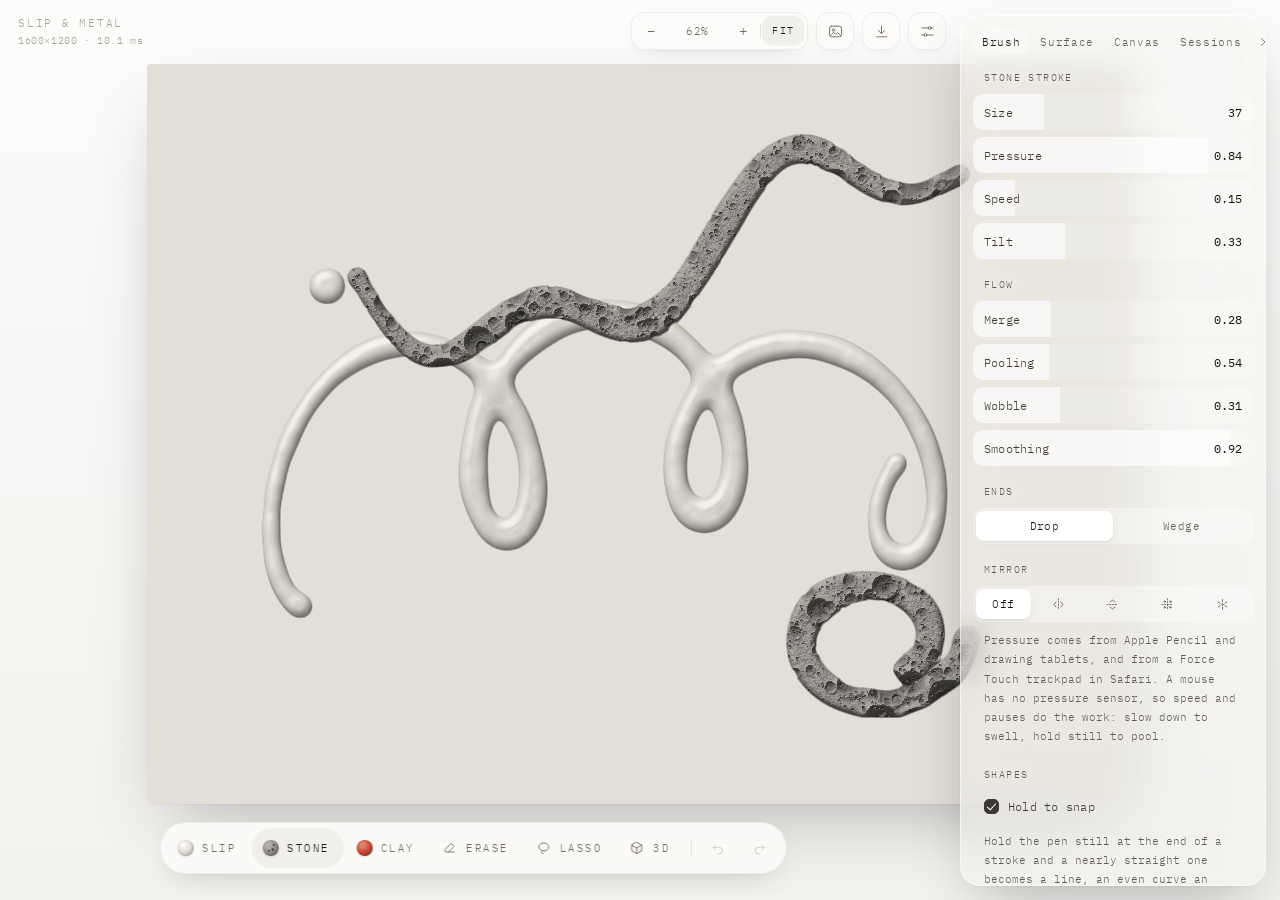
==== commit 1d45d39e: "iPad fixes: folded paper, wedge holes, free panning, palm flips - Clamp tanh in the paper fold: on A" ====
--- a/index.html
+++ b/index.html
@@ -1,5 +1,5 @@
 <!doctype html>
-<!-- Built from src/ by dev/build.mjs (edit src/, then run: node dev/build.mjs) · sha256 e539985154d3d8f5 -->
+<!-- Built from src/ by dev/build.mjs (edit src/, then run: node dev/build.mjs) · sha256 70e6fa7a39e6ddae -->
 <html lang="en">
 <head>
 <meta charset="utf-8">
@@ -1708,7 +1708,7 @@
 let cssW = 0, cssH = 0;
 const pctOf = z => cssW ? cssW * z / doc.w * 100 : 100;
 const zOfPct = p => p / 100 * doc.w / Math.max(1, cssW);
-const atFit = () => Math.abs(view.z - 1) < .001;
+const atFit = () => Math.abs(view.z - 1) < .001 && Math.abs(view.x) < .5 && Math.abs(view.y) < .5;
 function fit() {
   const sw = stage.clientWidth, sh = stage.clientHeight;
   if (!sw || !sh) return;
@@ -1718,11 +1718,15 @@
   applyView(); scheduleRes();
   if (three.on) size3D();
 }
+/* The board moves freely at any zoom, like paper on a desk, until only a strip of it is left on screen. It
+   used to snap back to the centre at fit and below, and to a tight margin when zoomed in, so every pan and
+   pinch fought the clamp (read as recentring and twitching on the iPad). Fit brings it back. */
+const KEEP = 96;     // px of the board that always stays on screen
 function clampView() {
-  if (view.z <= 1) { view.x = 0; view.y = 0; return; }
   const c = Math.abs(Math.cos(view.r)), sn = Math.abs(Math.sin(view.r));
   const bw = cssW * c + cssH * sn, bh = cssW * sn + cssH * c;      // the turned board's footprint
-  const mx = (bw * view.z - cssW) / 2 + cssW * .25, my = (bh * view.z - cssH) / 2 + cssH * .25;
+  const sw = stage.clientWidth || cssW, sh = stage.clientHeight || cssH;
+  const mx = Math.max(0, (bw * view.z + sw) / 2 - KEEP), my = Math.max(0, (bh * view.z + sh) / 2 - KEEP);
   view.x = clamp(view.x, -mx, mx); view.y = clamp(view.y, -my, my);
 }
 function applyView() {
@@ -2348,19 +2352,28 @@
 const twist = ps => Math.atan2(ps[1].y - ps[0].y, ps[1].x - ps[0].x);
 function startGesture() {
   const ps = [...touches.values()];
-  gesture = { n: ps.length, z0: view.z, x0: view.x, y0: view.y, r0: view.r, a0: ps.length >= 2 ? twist(ps) : 0,
+  const a = ps.length >= 2 ? twist(ps) : 0;
+  gesture = { n: ps.length, z0: view.z, x0: view.x, y0: view.y, r0: view.r, a0: a, last: a,
     turning: gesture ? gesture.turning : false, c0: centroid(ps), d0: spread(ps), C: untransformedCentre() };
 }
+const wrapA = a => Math.atan2(Math.sin(a), Math.cos(a));
+const PINCH_MIN = 60, TWIST_MIN = 110, TWIST_JUMP = .45;
 function updateGesture() {
   const ps = [...touches.values()];
   if (ps.length !== gesture.n) { startGesture(); return; }
   const g = gesture, c = centroid(ps);
-  const z = g.n >= 2 ? clamp(g.z0 * spread(ps) / Math.max(g.d0, 1), Math.min(1, zOfPct(5)), zOfPct(3200)) : g.z0;
+  // contacts closer than a pinch can't be read as one (a palm's points): they neither zoom nor turn
+  const z = g.n >= 2 ? clamp(g.z0 * Math.max(spread(ps), PINCH_MIN) / Math.max(g.d0, PINCH_MIN), Math.min(1, zOfPct(5)), zOfPct(3200)) : g.z0;
   let r = g.r0;
-  if (g.n >= 2) {
-    const da = Math.atan2(Math.sin(twist(ps) - g.a0), Math.cos(twist(ps) - g.a0));
+  if (g.n === 2) {
+    // a twist is read only from two fingers well apart, moving smoothly. Close contacts, or a jump of more than
+    // ~25° between two events (contacts trading places), would spin the board: those changes are dropped
+    const tw = twist(ps), step = wrapA(tw - g.last);
+    g.last = tw;
+    if (spread(ps) < TWIST_MIN || Math.abs(step) > TWIST_JUMP) g.a0 += step;
+    const da = wrapA(tw - g.a0);
     if (!g.turning && Math.abs(da) > TURN_WAKE) { g.turning = true; g.a0 += Math.sign(da) * TURN_WAKE; }   // no jump as it wakes
-    if (g.turning) r = snapTurn(g.r0 + Math.atan2(Math.sin(twist(ps) - g.a0), Math.cos(twist(ps) - g.a0)));
+    if (g.turning) r = snapTurn(g.r0 + wrapA(tw - g.a0));
   }
   // keep the board point that was under the fingers' centre under it, through the zoom and the turn
   const dx = g.c0[0] - g.C[0] - g.x0, dy = g.c0[1] - g.C[1] - g.y0, k = z / g.z0, t = r - g.r0, co = Math.cos(t), sn = Math.sin(t);
@@ -2370,6 +2383,12 @@
 }
 // letting go near upright or a quarter turn settles onto it
 function endTurn() { const n = nearestTurn(view.r); if (n !== view.r && Math.abs(view.r - n) < TURN_SNAP * 1.6) eased(() => { view.r = n; applyView(); }); }
+// letting go close to the fitted, centred board settles onto it; anywhere else it stays where it was put
+const HOME_PX = 28, HOME_Z = .07;
+function endMove() {
+  if (atFit() || Math.abs(view.z - 1) > HOME_Z || Math.hypot(view.x, view.y) > HOME_PX) return;
+  eased(() => { view.z = 1; view.x = 0; view.y = 0; applyView(); });
+}
 
 stage.addEventListener('pointerdown', e => {
   if (three.on) { orbitDown(e); return; }
@@ -2380,7 +2399,7 @@
     if (drawing && !drawing.touch) return;                         // palm on glass while the Pencil draws
     // broad contact = palm, not a finger. Safari on iPad reports a fingertip at ~40–60px, a palm well past 90
     lastTouch = Math.round(Math.max(e.width || 0, e.height || 0)); updateStat();
-    if (penSeen && lastTouch > PALM) return;
+    if (lastTouch > PALM) return;                                 // a palm, Pencil seen yet or not
     touches.set(e.pointerId, { x: e.clientX, y: e.clientY, sx: e.clientX, sy: e.clientY });
     tapDown(e, touches.size);
     if (touches.size >= 2 || penSeen) {
@@ -2422,10 +2441,10 @@
   if (orbit.ptrs.has(e.pointerId)) { orbitUp(e); return; }
   if (e.pointerType === 'touch') {
     touches.delete(e.pointerId);
-    if (touches.size === 0) { tapEnd(e); if (gesture && gesture.turning) endTurn(); gesture = null; }
+    if (touches.size === 0) { tapEnd(e); if (gesture) { if (gesture.turning) endTurn(); endMove(); } gesture = null; }
     else if (gesture) startGesture();
   }
-  if (panDrag && panDrag.id === e.pointerId) { panDrag = null; board.classList.remove('grab'); }
+  if (panDrag && panDrag.id === e.pointerId) { panDrag = null; board.classList.remove('grab'); endMove(); }
   if (drawing && drawing.id === e.pointerId) { if (e.type === 'pointercancel') cancelStroke(); else endStroke(); }
   if ((lasso && lasso.id === e.pointerId) || (selDrag && selDrag.id === e.pointerId)) selUp(e);
 }
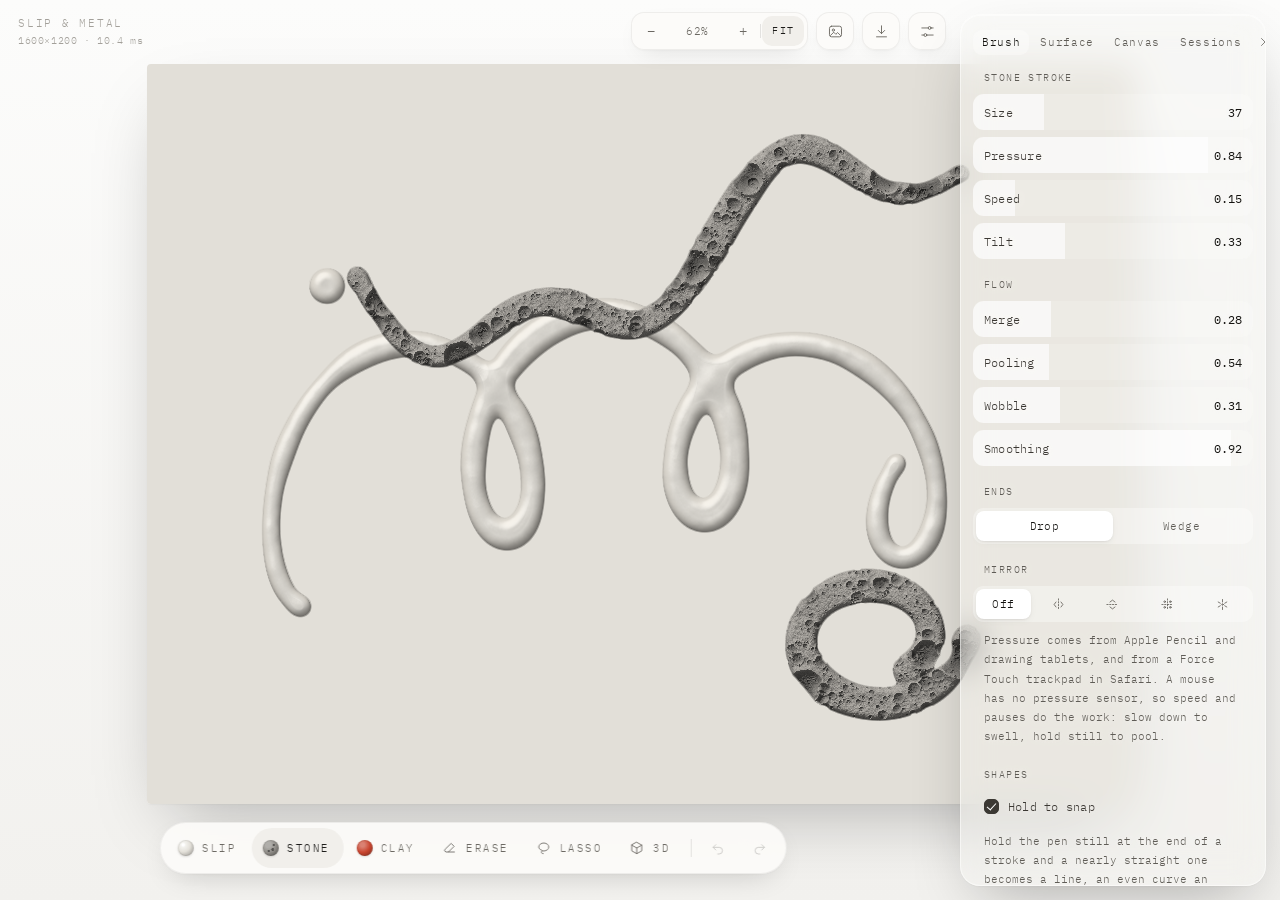
==== commit 0b553f83: "Clay piping, depth 0.3-1.2x, round sides in 3D without the canvas - Held clay pipes like icing: pile" ====
--- a/index.html
+++ b/index.html
@@ -1,5 +1,5 @@
 <!doctype html>
-<!-- Built from src/ by dev/build.mjs (edit src/, then run: node dev/build.mjs) · sha256 70e6fa7a39e6ddae -->
+<!-- Built from src/ by dev/build.mjs (edit src/, then run: node dev/build.mjs) · sha256 1cfe5c48bf6fd62f -->
 <html lang="en">
 <head>
 <meta charset="utf-8">
@@ -644,11 +644,11 @@
   },
   // Edge past any radius keeps every stroke round all the way over: a rolled snake of clay, never a puddle
   clay: {
-    size: 30, pressure: .7, speed: .1, tilt: .2, vary: .22, merge: .18, pool: .3, smooth: .92, end: 'drop', taper: 1.2,
-    color: '#C9452F', gloss: .35, shine: 1, grain: .3, glow: .6, vol: 1, edge: 160, light: 135, shadow: 0, preset: 'Coral',
+    size: 30, pressure: .7, speed: .1, tilt: .2, vary: .22, merge: .18, pool: .8, smooth: .92, end: 'drop', taper: 1.2,
+    color: '#C9452F', gloss: .35, shine: 1, grain: .3, glow: .6, vol: 1, edge: 160, pipe: 1.2, light: 135, shadow: 0, preset: 'Coral',
   },
 };
-const GEOM = new Set(['size', 'pressure', 'speed', 'tilt', 'vary', 'merge', 'pool', 'smooth', 'end', 'taper']);
+const GEOM = new Set(['size', 'pressure', 'speed', 'tilt', 'vary', 'merge', 'pool', 'smooth', 'end', 'taper', 'pipe']);
 const BRUSHES = ['slip', 'metal', 'stone', 'clay'];
 const TOOLS = ['slip', 'stone', 'clay'];      // brushes offered in the pill; Metal is retired until a better one, but old Metal layers still render
 const NAMES = { slip: 'Slip', metal: 'Metal', stone: 'Stone', clay: 'Clay' };
@@ -666,7 +666,7 @@
    state
    ════════════════════════════════════════════════════════════════════ */
 let doc = { w: 1600, h: 1200, bg: '#E2DFD8', bgImage: null, light: { ...LIGHT_OLD }, layers: [], active: null };
-const ui = { tool: 'slip', brush: 'slip', sym: 'off', eraser: 44, depth: 3, canvas3d: true, selAll: true, snap: true, previewShadows: true, tab: 'brush', exp: { scale: 2, transparent: true, crop: true } };
+const ui = { tool: 'slip', brush: 'slip', sym: 'off', eraser: 44, depth: 1, canvas3d: true, selAll: true, snap: true, previewShadows: true, tab: 'brush', exp: { scale: 2, transparent: true, crop: true } };
 const lastParams = { slip: { ...DEF.slip }, metal: { ...DEF.metal }, stone: { ...DEF.stone }, clay: { ...DEF.clay } };
 const activeLayer = () => doc.layers.find(L => L.id === doc.active) || null;
 const layerById = id => doc.layers.find(L => L.id === id);
@@ -811,6 +811,7 @@
   const base = (erase ? st.size : P.size) * .5;
   const prI = erase ? .5 : P.pressure, spI = erase ? 0 : P.speed, tiI = erase ? 0 : P.tilt;
   const smoothK = st.shape ? 0 : erase ? .15 : P.smooth, poolK = erase ? 0 : P.pool, vary = erase ? 0 : P.vary;
+  const pipe = erase ? 0 : P.pipe || 0;          // clay: a held pen keeps piping material out (see dome() in shaders.js)
   const end = erase ? 'none' : P.end;
   const vref = 1.1 * W / 1600;
   const emit = emitter(out, st.sym, W, H);
@@ -821,7 +822,8 @@
   const a = 1 - smoothK * .86;
   const X = [], Y = [], Rr = [], pools = [];
   let sx = pts[0], sy = pts[1], vs = 0, rs = -1;
-  let ax = pts[0], ay = pts[1], at = pts[3], poolR = 0, poolX = 0, poolY = 0;
+  let ax = pts[0], ay = pts[1], at = pts[3], poolR = 0, poolW = 1, poolX = 0, poolY = 0;
+  const still = Math.max(2, base * (pipe ? .4 : .15));   // piping: the hand's drift keeps feeding one pool, not a row of them
   for (let i = 0; i < n; i++) {
     const o = i * 5, x = pts[o], y = pts[o + 1], p = pts[o + 2], t = pts[o + 3], al = pts[o + 4];
     if (i) {
@@ -836,14 +838,17 @@
     const r = base * pf * sf * tf;
     rs = rs < 0 ? r : rs + (r - rs) * .35;
     if (Math.hypot(x - ax, y - ay) > Math.max(2, base * .15)) {
-      if (poolR) { pools.push(poolX, poolY, poolR); poolR = 0; }
+      if (poolR) { pools.push(poolX, poolY, poolR, poolW); poolR = 0; }
       ax = x; ay = y; at = t;
     } else if (poolK > 0 && t - at > 90) {
-      poolR = rs * (1 + poolK * .9 * (1 - Math.exp(-(t - at - 90) / 650))); poolX = ax; poolY = ay;
+      const g = 1 - Math.exp(-(t - at - 90) / 650), held = Math.min((t - at - 90) / 1000, 8);
+      // piped material keeps coming while the pen is held: the bead swells wider and taller, slowing but not stopping
+      poolR = rs * (1 + poolK * .9 * g + pipe * poolK * .3 * Math.pow(held, .7)); poolX = ax; poolY = ay;
+      poolW = 1 + pipe * poolK * (2.2 * g + .5 * held);
     }
     X.push(sx); Y.push(sy); Rr.push(rs);
   }
-  if (poolR) pools.push(poolX, poolY, poolR);
+  if (poolR) pools.push(poolX, poolY, poolR, poolW);
   if (n > 1 && a < 1) {
     const lx = pts[(n - 1) * 5], ly = pts[(n - 1) * 5 + 1];
     for (let k = 0; k < 40 && Math.hypot(lx - sx, ly - sy) > .3; k++) { sx += (lx - sx) * a; sy += (ly - sy) * a; X.push(sx); Y.push(sy); Rr.push(rs); }
@@ -901,7 +906,7 @@
     dot(DX[0], DY[0], DR[0] * 1.04, .55);
     dot(DX[k - 1], DY[k - 1], DR[k - 1] * 1.06, .6);
   }
-  for (let i = 0; i < pools.length; i += 3) dot(pools[i], pools[i + 1], pools[i + 2], 1);
+  for (let i = 0; i < pools.length; i += 4) dot(pools[i], pools[i + 1], pools[i + 2], pools[i + 3]);
 }
 
 /* ════════════════════════════════════════════════════════════════════
@@ -1156,6 +1161,7 @@
   gl.uniform1f(u.uInv, 1 / FIELD.scale); gl.uniform2f(u.uDoc, doc.w, doc.h);
   gl.uniform1f(u.uA, mergeA(P.merge));
   gl.uniform1f(u.uBevel, P.edge ?? 40); gl.uniform1f(u.uBulge, L.brush === 'metal' ? 0 : L.brush === 'stone' ? .3 : .5);
+  gl.uniform1f(u.uPipe, L.brush === 'clay' ? P.pipe ?? 1.2 : 0);
 }
 function drawLayer(L, tex, target, tw, th) {
   gl.enable(gl.BLEND); gl.blendEquation(gl.FUNC_ADD); gl.blendFunc(gl.ONE, gl.ONE_MINUS_SRC_ALPHA);
@@ -1300,7 +1306,7 @@
   gl.bindTexture(gl.TEXTURE_2D, null);
   // how far a shadow can fall: the tallest likely stack over the tangent of the light's height
   let hmax = 0;
-  for (const L of layers) { const P = L.params; hmax = Math.max(hmax, Math.min(P.size * .85 * (1 + P.pool * .6), (P.edge ?? 40) * 1.5) * P.vol * (L.brush === 'clay' ? 2 : 1)); }
+  for (const L of layers) { const P = L.params; hmax = Math.max(hmax, Math.min(P.size * .85 * (1 + P.pool * .6), (P.edge ?? 40) * 1.5) * P.vol * (L.brush === 'clay' ? 2 + (P.pipe ?? 0) * .8 : 1)); }
   S.reach = clamp(hmax * 1.4 / Math.tan(li.Lt.height * Math.PI / 180), 24, 900); S.steps = steps;
   fullscreen(PR.light, S.lb, u => { gl.uniform2f(u.uDoc, doc.w, doc.h); marchUniforms(u, S, li, 6); });
 }
@@ -1517,6 +1523,7 @@
   gl.uniform3f(u.uCam, ...cam.eye);
   gl.uniformMatrix4fv(u.uMVP, false, cam.mvp);
   gl.uniform1f(u.uDepth, ui.depth);
+  gl.uniform1f(u.uRound, ui.canvas3d ? 0 : 1); gl.uniform1f(u.uCell, doc.w / g.nx);
   gl.bindVertexArray(g.vao);
   for (const pass of [0, 1]) {
     gl.uniform1i(u.uPass, pass);
@@ -2119,7 +2126,7 @@
   if (d.v === 1) for (const b of BRUSHES) for (const k of GEOM) if (k !== 'taper') lastParams[b][k] = DEF[b][k];
   if (d.ui) Object.assign(ui, d.ui, { exp: { ...ui.exp, ...(d.ui.exp || {}) } });
   if (!TOOLS.includes(ui.brush)) ui.brush = 'stone';
-  ui.depth = clamp(+ui.depth || 3, 1, 3);
+  ui.depth = clamp(+ui.depth || 1, .3, 1.2);
   if (ui.tool !== 'erase' && !TOOLS.includes(ui.tool)) ui.tool = ui.brush;
   if (d.ui && d.ui.panel === false) panel.setAttribute('hidden-state', '');
   // v1 kept the one drawing in localStorage; it becomes the first session
@@ -2909,7 +2916,8 @@
       sec('Finish'),
       ...[['gloss', 'Gloss', 0, 1, .01], ['shine', 'Shine', 0, 2, .01], ['brk', 'Break', 0, 1, .01], ['speckle', 'Speckle', 0, 1, .01], ['grain', 'Grain', 0, 1, .01]].map(ps));
   }
-  sp.append(sec('Form'), ...[['vol', 'Volume', .2, 2.5, .01], ['edge', 'Edge', 2, brush === 'clay' ? 160 : 80, 1]].map(ps), sec('Light'));
+  sp.append(sec('Form'), ...[['vol', 'Volume', .2, 2.5, .01], ['edge', 'Edge', 2, brush === 'clay' ? 160 : 80, 1]].map(ps),
+    ...(brush === 'clay' ? [ps(['pipe', 'Bulge', 0, 2.5, .01])] : []), sec('Light'));
   if (brush === 'clay' || doc.light.shadows) sp.append(hint(`Lit by the board's light, set in <b>Canvas → Light</b>${brush === 'clay' ? '' : ' while shadows are on'}.`));
   else sp.append(...[['light', 'Light', 0, 360, 1, '°'], ['shadow', 'Shadow', 0, 1, .01]].map(ps));
   markPresets();
@@ -3504,7 +3512,7 @@
 }
 function viewControls() {
   return [sec('3D view'),
-    slider({ label: 'Depth', min: 1, max: 3, step: .05, suf: '×', hist: false, get: () => ui.depth, set: v => { ui.depth = v; request(); save(); } }),
+    slider({ label: 'Depth', min: .3, max: 1.2, step: .05, suf: '×', hist: false, get: () => ui.depth, set: v => { ui.depth = v; request(); save(); } }),
     hint('Turn Canvas off (just above 3D) and each stroke becomes a whole object with an underside, so you can turn it right round. Depth 1× keeps ropes round.'),
     hint(isTouchUI
       ? 'Drag to turn the drawing, all the way round if you like. Pinch to zoom, two fingers to move it. Fit returns to the starting angle.'
@@ -3601,7 +3609,7 @@
 addEventListener('visibilitychange', () => { if (document.hidden) saveNow(); });
 addEventListener('pagehide', () => saveNow());
 window.__sm = { doc: () => doc, ui, request, setTool, exportPNG, export3DPNG, exportModel, T, view, applyView, zoomToPct, dirty, renderPanel, three, animate3D, heightGrid, render3D,
-  closeup, placeCanvas, sel, selectAll, deleteSel, dropSel, screenToDoc, SC, lightOf, renderCanvas, compositeScreen,
+  closeup, placeCanvas, sel, selectAll, deleteSel, dropSel, screenToDoc, SC, lightOf, renderCanvas, compositeScreen, frame,
   stamps(st, P) { const b = new FBuf(); strokeStamps(st, P, b, doc.w, doc.h, .5); return Array.from(b.a.subarray(0, b.n)); },
   setDoc(d) { doc = withLight(d); gcTargets(); for (const L of doc.layers) dirty.add(L.id); view.z = 1; fit(); updateResolution(); afterChange(); },
   demo() { seedDemo(); this.setDoc(doc); } };
